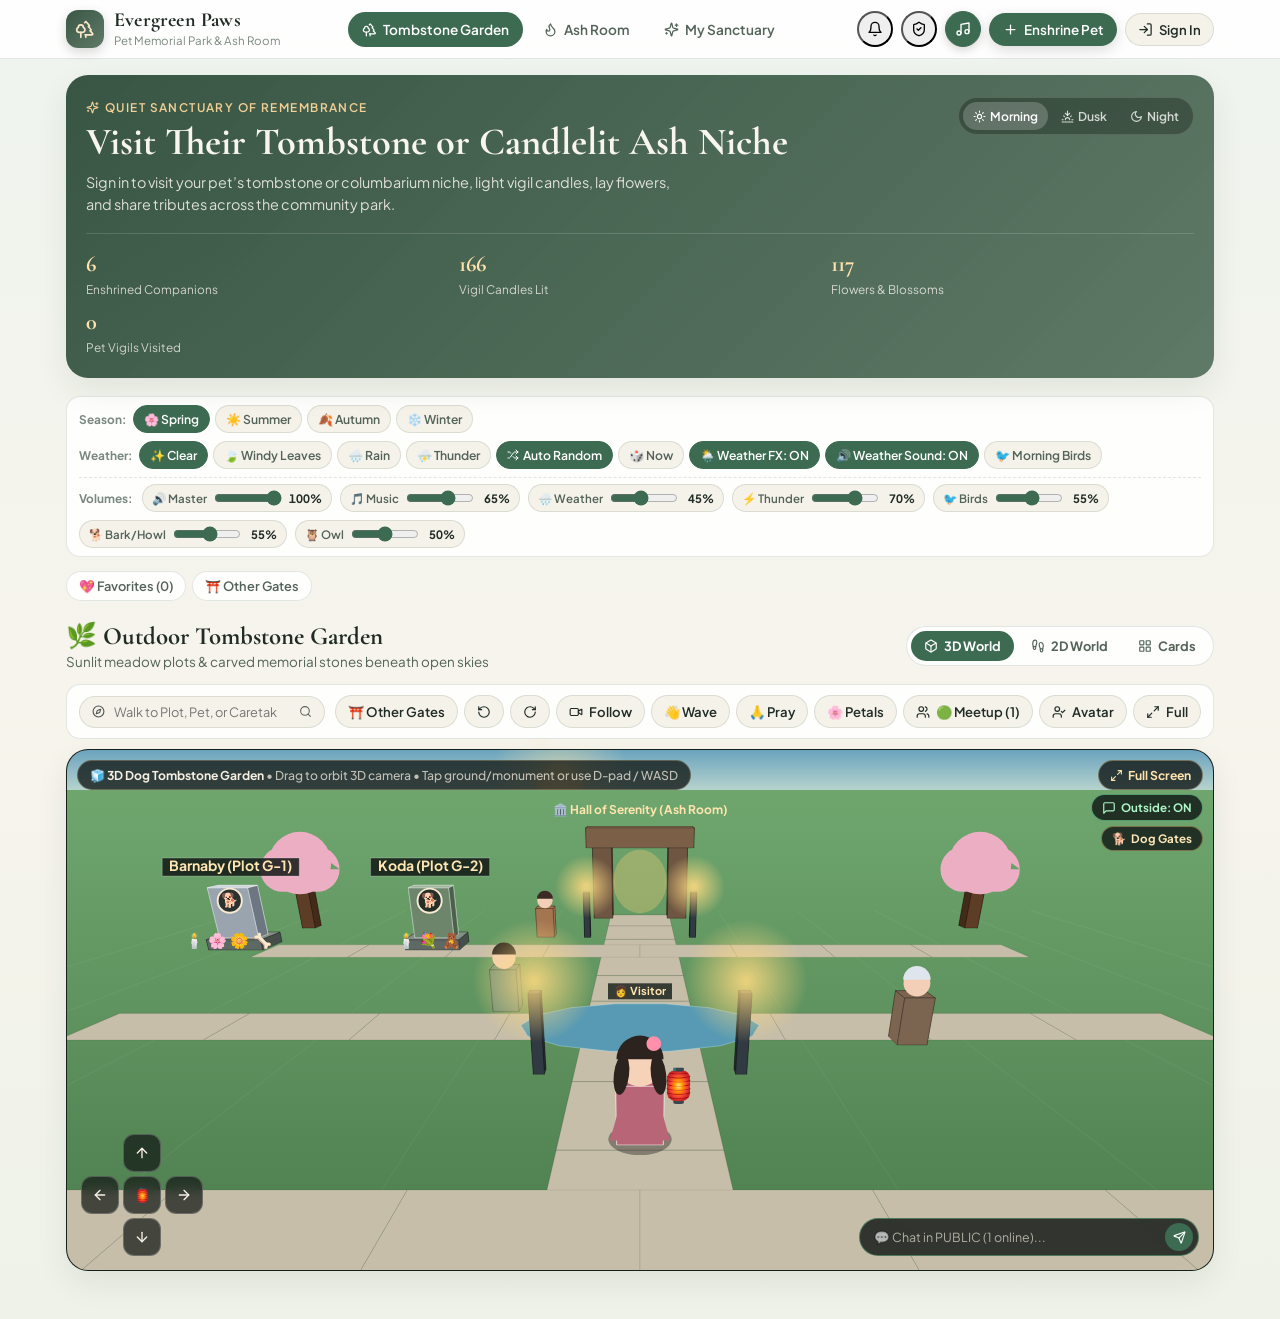
==== babychloe/index.html @ b3cb4c31 "Deploy Favorites list, Friends, 30m Group Invites & per-vigil Visit count (index-CHWnrxar.js)" ====
<!doctype html>
<html lang="en">
  <head>
    <meta charset="UTF-8" />
    <meta
      name="viewport"
      content="width=device-width, initial-scale=1.0, maximum-scale=1.0, user-scalable=no"
    />
    <meta name="theme-color" content="#1e2a24" />
    <meta http-equiv="Cache-Control" content="no-cache, no-store, must-revalidate" />
    <meta http-equiv="Pragma" content="no-cache" />
    <meta http-equiv="Expires" content="0" />
    <title>Evergreen Paws — Pet Memorial Park & Ash Room</title>
    <link rel="preconnect" href="https://fonts.googleapis.com" />
    <link rel="preconnect" href="https://fonts.gstatic.com" />
    <link
      href="https://fonts.googleapis.com/css2?family=Cormorant+Garamond:ital,wght@0,500;0,600;0,700;1,500&family=Plus+Jakarta+Sans:wght@400;500;600;700&display=swap"
      rel="stylesheet"
    />
    <script type="module" src="./assets/index-CHWnrxar.js"></script>
    <link rel="stylesheet" href="./assets/index-B3YyqOGL.css">
  </head>
  <body>
    <div id="root"></div>
  </body>
</html>
---- babychloe/assets/index-B3YyqOGL.css ----
:root{--font-serif: "Cormorant Garamond", Georgia, serif;--font-sans: "Plus Jakarta Sans", -apple-system, BlinkMacSystemFont, sans-serif;--radius-lg: 22px;--radius-md: 14px;--radius-sm: 10px}*{box-sizing:border-box}html,body{margin:0;padding:0;font-family:var(--font-sans);-webkit-font-smoothing:antialiased;overflow-x:hidden}button,input,textarea,select{font-family:inherit}.park-shell{min-height:100vh;position:relative;transition:background .5s ease,color .4s ease;padding-bottom:84px}.theme-morning{--bg-page: linear-gradient(180deg, #eef4ee 0%, #f7f4ec 55%, #eef2e8 100%);--bg-surface: rgba(255, 255, 255, .88);--bg-surface-strong: #ffffff;--bg-elevated: #f5f2ea;--bg-columbarium: linear-gradient(180deg, #2d241f 0%, #201915 100%);--text-primary: #1f2b24;--text-secondary: #536358;--text-muted: #7a887e;--border-soft: rgba(45, 70, 52, .13);--accent: #3d6b52;--accent-warm: #c2853c;--accent-soft: rgba(61, 107, 82, .12);--hero-bg: linear-gradient(135deg, rgba(45, 75, 58, .94), rgba(78, 108, 86, .9));--shadow-card: 0 12px 32px rgba(27, 45, 32, .08);--firefly-opacity: .25}.theme-dusk{--bg-page: linear-gradient(180deg, #2b2129 0%, #3a2a30 48%, #211d26 100%);--bg-surface: rgba(48, 37, 44, .88);--bg-surface-strong: #372a32;--bg-elevated: #42333b;--bg-columbarium: linear-gradient(180deg, #221714 0%, #150e0c 100%);--text-primary: #f8efe6;--text-secondary: #d7c3b8;--text-muted: #a69088;--border-soft: rgba(247, 198, 146, .18);--accent: #e5a05d;--accent-warm: #f3b56c;--accent-soft: rgba(229, 160, 93, .16);--hero-bg: linear-gradient(135deg, rgba(66, 39, 46, .95), rgba(114, 68, 59, .9));--shadow-card: 0 14px 36px rgba(10, 6, 8, .35);--firefly-opacity: .72}.theme-night{--bg-page: linear-gradient(180deg, #0d151d 0%, #131f26 52%, #0b1117 100%);--bg-surface: rgba(22, 33, 42, .88);--bg-surface-strong: #192630;--bg-elevated: #21313d;--bg-columbarium: linear-gradient(180deg, #161312 0%, #0d0b0a 100%);--text-primary: #eef4f7;--text-secondary: #b2c3ce;--text-muted: #7c919e;--border-soft: rgba(164, 206, 232, .15);--accent: #7ec4a7;--accent-warm: #f2be6b;--accent-soft: rgba(126, 196, 167, .14);--hero-bg: linear-gradient(135deg, rgba(16, 28, 36, .96), rgba(31, 52, 60, .92));--shadow-card: 0 16px 38px rgba(0, 0, 0, .45);--firefly-opacity: .95}.park-shell{background:var(--bg-page);color:var(--text-primary)}.ambient-layer{pointer-events:none;position:fixed;top:0;right:0;bottom:0;left:0;overflow:hidden;z-index:0;opacity:var(--firefly-opacity)}.firefly{position:absolute;width:6px;height:6px;border-radius:50%;background:radial-gradient(circle,#ffe49c,#ffe49c00 70%);box-shadow:0 0 12px 3px #ffd67a8c;animation:fireflyFloat 9s ease-in-out infinite}.firefly.f1{top:18%;left:12%;animation-delay:0s}.firefly.f2{top:34%;left:78%;animation-delay:1.8s}.firefly.f3{top:55%;left:26%;animation-delay:3.1s}.firefly.f4{top:72%;left:86%;animation-delay:4.5s}.firefly.f5{top:24%;left:52%;animation-delay:2.4s}.firefly.f6{top:82%;left:42%;animation-delay:5.7s}@keyframes fireflyFloat{0%,to{transform:translate(0) scale(.8);opacity:.35}50%{transform:translate(16px,-22px) scale(1.3);opacity:1}}@keyframes flameFlicker{0%,to{transform:scaleY(1) rotate(-2deg);opacity:.95}50%{transform:scaleY(1.12) rotate(2deg);opacity:1}}@keyframes smokeRise{0%{transform:translateY(0) translate(0) scale(.8);opacity:.65}50%{transform:translateY(-16px) translate(4px) scale(1.1);opacity:.4}to{transform:translateY(-32px) translate(-3px) scale(1.4);opacity:0}}@keyframes petalFall{0%{transform:translateY(-10px) rotate(0);opacity:0}20%{opacity:.85}to{transform:translateY(80px) rotate(120deg);opacity:0}}@keyframes bellRipple{0%{transform:scale(.95);opacity:.85}to{transform:scale(1.06);opacity:0}}.top-bar{position:sticky;top:0;z-index:30;backdrop-filter:blur(14px);-webkit-backdrop-filter:blur(14px);background:var(--bg-surface);border-bottom:1px solid var(--border-soft)}.top-bar-inner{max-width:1180px;margin:0 auto;padding:10px 16px;display:flex;align-items:center;justify-content:space-between;gap:10px}.brand-group{display:flex;align-items:center;gap:10px;min-width:0}.brand-crest{width:38px;height:38px;border-radius:12px;background:var(--hero-bg);color:#f9e8c8;display:grid;place-items:center;flex-shrink:0;box-shadow:0 4px 12px #00000029}.brand-title{font-family:var(--font-serif);font-size:1.25rem;font-weight:700;line-height:1.05;margin:0;letter-spacing:.01em}.brand-sub{font-size:.72rem;color:var(--text-muted);margin:2px 0 0}.top-actions{display:flex;align-items:center;gap:8px}.desktop-nav{display:none;gap:6px}@media (min-width: 860px){.desktop-nav{display:flex}.park-shell{padding-bottom:32px}}.nav-pill{border:1px solid transparent;background:transparent;color:var(--text-secondary);padding:8px 13px;border-radius:999px;font-size:.85rem;font-weight:600;display:inline-flex;align-items:center;gap:6px;cursor:pointer;transition:all .2s ease}.nav-pill:hover{background:var(--accent-soft);color:var(--text-primary)}.nav-pill.active{background:var(--accent);color:#fff}.btn-primary{background:var(--accent);color:#fff;border:none;border-radius:999px;padding:8px 14px;font-size:.84rem;font-weight:600;display:inline-flex;align-items:center;gap:6px;cursor:pointer;box-shadow:0 4px 14px #00000024;transition:transform .15s ease,opacity .2s ease}.btn-primary:hover{transform:translateY(-1px);opacity:.94}.btn-ghost{background:var(--bg-elevated);color:var(--text-primary);border:1px solid var(--border-soft);border-radius:999px;padding:7px 12px;font-size:.82rem;font-weight:600;display:inline-flex;align-items:center;gap:6px;cursor:pointer}.btn-ghost:hover{border-color:var(--accent)}.user-chip{display:inline-flex;align-items:center;gap:6px;background:var(--accent-soft);color:var(--text-primary);border:1px solid var(--border-soft);border-radius:999px;padding:5px 10px 5px 6px;font-size:.8rem;font-weight:600;cursor:pointer}.user-avatar-dot{width:24px;height:24px;border-radius:50%;background:var(--accent);color:#fff;display:grid;place-items:center;font-size:.72rem;font-weight:700}.main-content{position:relative;z-index:1;max-width:1180px;margin:0 auto;padding:16px}.hero-card{background:var(--hero-bg);color:#f8f5ef;border-radius:var(--radius-lg);padding:22px 20px;position:relative;overflow:hidden;box-shadow:var(--shadow-card);margin-bottom:18px}.hero-top{display:flex;flex-wrap:wrap;justify-content:space-between;align-items:flex-start;gap:14px}.hero-eyebrow{display:inline-flex;align-items:center;gap:6px;font-size:.74rem;text-transform:uppercase;letter-spacing:.12em;color:#f3cf94;font-weight:600;margin-bottom:6px}.hero-heading{font-family:var(--font-serif);font-size:clamp(1.7rem,4vw,2.4rem);font-weight:700;margin:0 0 8px;line-height:1.12}.hero-desc{margin:0;max-width:600px;font-size:.9rem;line-height:1.5;color:#f8f5efdb}.atmosphere-picker{display:inline-flex;background:#00000047;padding:4px;border-radius:999px;border:1px solid rgba(255,255,255,.14);gap:3px}.atm-btn{border:none;background:transparent;color:#ffffffc7;font-size:.76rem;font-weight:600;padding:6px 10px;border-radius:999px;cursor:pointer;display:inline-flex;align-items:center;gap:4px}.atm-btn.active{background:#fff3;color:#fff}.hero-stats{display:grid;grid-template-columns:repeat(3,minmax(0,1fr));gap:10px;margin-top:18px;padding-top:16px;border-top:1px solid rgba(255,255,255,.15)}.stat-item strong{display:block;font-family:var(--font-serif);font-size:1.4rem;color:#ffe2ad}.stat-item span{font-size:.74rem;color:#f8f5efc7}.controls-row{display:flex;flex-wrap:wrap;gap:10px;align-items:center;justify-content:space-between;margin-bottom:18px}.search-box{flex:1 1 230px;display:flex;align-items:center;gap:8px;background:var(--bg-surface-strong);border:1px solid var(--border-soft);border-radius:999px;padding:8px 14px;color:var(--text-muted)}.search-box input{border:none;outline:none;background:transparent;color:var(--text-primary);width:100%;font-size:.88rem}.species-chips{display:flex;gap:6px;overflow-x:auto;padding-bottom:2px}.chip{border:1px solid var(--border-soft);background:var(--bg-surface);color:var(--text-secondary);border-radius:999px;padding:6px 12px;font-size:.8rem;font-weight:600;cursor:pointer;white-space:nowrap}.chip.active{background:var(--accent);color:#fff;border-color:var(--accent)}.section-header{display:flex;align-items:center;justify-content:space-between;gap:12px;margin-bottom:14px}.section-title{font-family:var(--font-serif);font-size:1.55rem;font-weight:700;margin:0;display:flex;align-items:center;gap:8px}.section-subtitle{margin:2px 0 0;font-size:.84rem;color:var(--text-secondary)}.memorial-grid{display:grid;grid-template-columns:repeat(auto-fill,minmax(280px,1fr));gap:16px}.memorial-card{background:var(--bg-surface);border:1px solid var(--border-soft);border-radius:var(--radius-lg);overflow:hidden;box-shadow:var(--shadow-card);display:flex;flex-direction:column;transition:transform .2s ease,border-color .2s ease;cursor:pointer}.memorial-card:hover{transform:translateY(-3px);border-color:var(--accent)}.memorial-card.ash-card{background:var(--bg-columbarium);color:#f7efe4;border-color:#d4a85347}.memorial-card.ash-card .card-meta,.memorial-card.ash-card .card-epitaph{color:#f7efe4c7}.card-body{padding:14px 16px 16px;display:flex;flex-direction:column;gap:8px;flex:1}.card-top-row{display:flex;justify-content:space-between;align-items:flex-start;gap:8px}.card-pet-name{font-family:var(--font-serif);font-size:1.4rem;font-weight:700;margin:0;line-height:1.1}.card-meta{font-size:.78rem;color:var(--text-secondary);margin:3px 0 0}.location-badge{font-size:.72rem;font-weight:700;padding:4px 9px;border-radius:999px;background:var(--accent-soft);color:var(--accent);white-space:nowrap}.ash-card .location-badge{background:#d4a85333;color:#f3cf85}.owner-pill{display:inline-flex;align-items:center;gap:4px;font-size:.7rem;font-weight:700;padding:3px 8px;border-radius:999px;background:#c2853c33;color:#e4a853}.card-epitaph{font-family:var(--font-serif);font-style:italic;font-size:.98rem;line-height:1.38;color:var(--text-secondary);margin:2px 0;display:-webkit-box;-webkit-line-clamp:2;-webkit-box-orient:vertical;overflow:hidden}.card-footer{margin-top:auto;padding-top:10px;border-top:1px solid var(--border-soft);display:flex;justify-content:space-between;align-items:center;font-size:.78rem}.ash-card .card-footer{border-top-color:#ffffff1a}.ritual-counts{display:flex;gap:10px;color:var(--text-muted)}.ash-card .ritual-counts{color:#f7efe4b3}.visit-cta{font-weight:700;color:var(--accent);display:inline-flex;align-items:center;gap:4px}.ash-card .visit-cta{color:#f4c977}.monument-stage{position:relative;width:100%;overflow:hidden;display:flex;flex-direction:column;align-items:center;justify-content:flex-end}.monument-stage.compact{height:206px;padding:14px 12px 0}.monument-stage.full{height:300px;padding:20px 16px 0;border-radius:var(--radius-lg)}.stage-tombstone{background:linear-gradient(180deg,#87a796,#a5bea9 54%,#577856)}.theme-dusk .stage-tombstone{background:linear-gradient(180deg,#5c3f4a,#8e5f5a 55%,#374a38)}.theme-night .stage-tombstone{background:linear-gradient(180deg,#101e2b,#1d3240 58%,#1a3022)}.stage-stars{position:absolute;top:0;right:0;bottom:0;left:0;background-image:radial-gradient(1.5px 1.5px at 20% 22%,rgba(255,255,255,.8),transparent),radial-gradient(1.5px 1.5px at 74% 16%,rgba(255,240,195,.85),transparent),radial-gradient(1px 1px at 48% 12%,rgba(255,255,255,.7),transparent),radial-gradient(1.5px 1.5px at 85% 34%,rgba(255,255,255,.75),transparent);opacity:.65;pointer-events:none}.tombstone-stone{position:relative;z-index:2;width:148px;min-height:152px;padding:14px 12px 18px;display:flex;flex-direction:column;align-items:center;text-align:center;box-shadow:0 12px 24px #00000047;transition:transform .25s ease}.monument-stage.full .tombstone-stone{width:196px;min-height:214px;padding:18px 16px 22px}.stone-classic-granite{border-radius:74px 74px 8px 8px;background:linear-gradient(155deg,#cfd6dc,#98a2ac 55%,#737d87);border:2px solid rgba(255,255,255,.45);color:#1f2933}.stone-angel-wings{border-radius:84px 84px 10px 10px;background:linear-gradient(155deg,#fbf7ee,#e4dccb 65%,#cbc0aa);border:2px solid rgba(255,248,232,.8);color:#3a3126}.stone-rose-heart{border-radius:50% 50% 18px 18px/34% 34% 12px 12px;background:linear-gradient(155deg,#f9dfe5,#e5b2be 60%,#c68d9b);border:2px solid rgba(255,236,240,.75);color:#46232c}.stone-moss-celtic{border-radius:18px 18px 6px 6px;background:linear-gradient(155deg,#a7b8a3,#6f866d 60%,#4d624d);border:2px solid rgba(206,230,196,.48);color:#f2f7ef}.stone-portrait{width:56px;height:56px;border-radius:50%;object-fit:cover;border:3px solid rgba(255,255,255,.88);box-shadow:0 4px 10px #00000040;margin-bottom:6px}.monument-stage.full .stone-portrait{width:78px;height:78px;margin-bottom:10px}.stone-name{font-family:var(--font-serif);font-weight:700;font-size:1.05rem;line-height:1.05}.monument-stage.full .stone-name{font-size:1.35rem}.stone-years{font-size:.66rem;opacity:.82;margin-top:2px;letter-spacing:.04em}.meadow-base{position:relative;z-index:3;width:100%;height:32px;background:linear-gradient(180deg,#4b7049,#345233);border-top:2px solid rgba(173,214,152,.35);display:flex;align-items:center;justify-content:center;gap:8px;padding:0 12px}.monument-stage.full .meadow-base{height:44px;gap:12px}.stage-ash-room{background:radial-gradient(circle at 50% 18%,#ffce8047,#2b1f1a 52%,#17100e);box-shadow:inset 0 0 40px #000000a6}.niche-alcove{position:relative;z-index:2;width:82%;max-width:240px;height:168px;background:linear-gradient(180deg,#3c2b23,#241914);border:4px solid #72543f;border-bottom:none;border-radius:16px 16px 0 0;box-shadow:inset 0 16px 28px #ffc67029,0 12px 28px #00000080;display:flex;flex-direction:column;align-items:center;justify-content:flex-end;padding:10px 10px 8px}.monument-stage.full .niche-alcove{max-width:310px;height:242px;padding:14px 16px 10px}.niche-spotlight{position:absolute;top:0;left:50%;transform:translate(-50%);width:70%;height:75%;background:radial-gradient(ellipse at top,rgba(255,214,140,.34),transparent 72%);pointer-events:none}.niche-row{position:relative;z-index:2;display:flex;flex-direction:column;align-items:center;justify-content:center;gap:6px;width:100%}.niche-frame{width:54px;height:54px;border-radius:50%;padding:2.5px;background:linear-gradient(135deg,#f3d287,#8a6432);box-shadow:0 4px 12px #00000073}.monument-stage.full .niche-frame{width:78px;height:78px}.niche-frame img{width:100%;height:100%;object-fit:cover;border-radius:50%;display:block}.urn-svg{width:44px;height:60px;filter:drop-shadow(0 6px 10px rgba(0,0,0,.45))}.monument-stage.full .urn-svg{width:78px;height:112px}.niche-plaque{margin-top:6px;background:linear-gradient(90deg,#b88e46,#e5c37a,#b88e46);color:#291c0b;font-size:.68rem;font-weight:800;letter-spacing:.06em;padding:2px 10px;border-radius:4px;text-transform:uppercase}.niche-shelf{position:relative;z-index:3;width:100%;height:30px;background:linear-gradient(180deg,#5e4230,#3d2a1e);border-top:2px solid #967252;display:flex;align-items:center;justify-content:center;gap:10px}.monument-stage.full .niche-shelf{height:42px;gap:14px}.offering-token{position:relative;display:inline-flex;align-items:center;justify-content:center;font-size:1.05rem;filter:drop-shadow(0 2px 4px rgba(0,0,0,.4))}.monument-stage.full .offering-token{font-size:1.35rem}.candle-glow{position:relative}.candle-glow:before{content:"";position:absolute;top:-4px;left:50%;transform:translate(-50%);width:18px;height:18px;border-radius:50%;background:radial-gradient(circle,rgba(255,200,90,.85),transparent 70%);animation:flameFlicker 1.4s ease-in-out infinite;pointer-events:none}.incense-smoke:after{content:"〰";position:absolute;top:-14px;left:50%;font-size:.75rem;color:#ebf2f5b8;animation:smokeRise 2.8s ease-out infinite;pointer-events:none}.modal-backdrop{position:fixed;top:0;right:0;bottom:0;left:0;z-index:95;background:#080c0eb8;-webkit-backdrop-filter:blur(6px);backdrop-filter:blur(6px);display:flex;align-items:center;justify-content:center;padding:12px}.modal-panel{width:100%;max-width:720px;max-height:92vh;overflow-y:auto;background:var(--bg-surface-strong);color:var(--text-primary);border:1px solid var(--border-soft);border-radius:var(--radius-lg);box-shadow:0 24px 60px #00000073;padding:18px;position:relative}.modal-panel.narrow{max-width:460px}.modal-header{display:flex;justify-content:space-between;align-items:flex-start;gap:12px;margin-bottom:14px}.modal-close{width:34px;height:34px;border-radius:50%;border:1px solid var(--border-soft);background:var(--bg-elevated);color:var(--text-primary);display:grid;place-items:center;cursor:pointer;flex-shrink:0}.ritual-bar{display:grid;grid-template-columns:repeat(2,minmax(0,1fr));gap:8px;margin:14px 0}@media (min-width: 600px){.ritual-bar{grid-template-columns:repeat(4,minmax(0,1fr))}}.ritual-btn{border:1px solid var(--border-soft);background:var(--bg-elevated);color:var(--text-primary);border-radius:var(--radius-md);padding:10px 8px;font-size:.8rem;font-weight:600;display:flex;flex-direction:column;align-items:center;gap:4px;cursor:pointer;transition:all .15s ease}.ritual-btn:hover{border-color:var(--accent-warm);transform:translateY(-1px)}.ritual-btn.active{border-color:var(--accent);background:var(--accent-soft)}.picker-popover{background:var(--bg-elevated);border:1px solid var(--border-soft);border-radius:var(--radius-md);padding:10px;margin-bottom:12px;display:flex;flex-wrap:wrap;gap:8px}.picker-item{border:1px solid var(--border-soft);background:var(--bg-surface-strong);color:var(--text-primary);border-radius:999px;padding:6px 12px;font-size:.8rem;font-weight:600;cursor:pointer}.picker-item:hover{border-color:var(--accent)}.blessing-banner{background:var(--accent-soft);border:1px solid var(--accent);color:var(--text-primary);border-radius:var(--radius-md);padding:10px 12px;font-size:.85rem;font-weight:600;display:flex;align-items:center;gap:8px;margin-bottom:12px}.modal-tabs{display:flex;gap:6px;overflow-x:auto;border-bottom:1px solid var(--border-soft);padding-bottom:8px;margin-bottom:14px}.modal-tab{border:none;background:transparent;color:var(--text-secondary);font-size:.83rem;font-weight:600;padding:7px 12px;border-radius:999px;cursor:pointer;white-space:nowrap}.modal-tab.active{background:var(--accent);color:#fff}.trait-row{display:flex;flex-wrap:wrap;gap:6px;margin:8px 0 12px}.trait-tag{font-size:.74rem;font-weight:600;padding:4px 10px;border-radius:999px;background:var(--bg-elevated);border:1px solid var(--border-soft)}.log-list{display:flex;flex-direction:column;gap:8px}.log-item{background:var(--bg-elevated);border:1px solid var(--border-soft);border-radius:var(--radius-sm);padding:10px 12px;display:flex;justify-content:space-between;align-items:flex-start;gap:10px;font-size:.84rem}.memories-grid{display:grid;grid-template-columns:repeat(auto-fill,minmax(180px,1fr));gap:10px}.memory-card{background:var(--bg-elevated);border:1px solid var(--border-soft);border-radius:var(--radius-md);overflow:hidden}.memory-card img{width:100%;height:140px;object-fit:cover;display:block}.memory-caption{padding:8px 10px;font-size:.78rem;color:var(--text-secondary)}.form-grid{display:grid;gap:12px}.form-row-2{display:grid;grid-template-columns:1fr 1fr;gap:10px}@media (max-width: 520px){.form-row-2{grid-template-columns:1fr}}.field-label{display:block;font-size:.78rem;font-weight:700;color:var(--text-secondary);margin-bottom:5px}.input-control{width:100%;background:var(--bg-elevated);color:var(--text-primary);border:1px solid var(--border-soft);border-radius:var(--radius-sm);padding:9px 11px;font-size:.88rem;outline:none}.input-control:focus{border-color:var(--accent)}.style-grid{display:grid;grid-template-columns:repeat(2,minmax(0,1fr));gap:8px}.style-option{border:1px solid var(--border-soft);background:var(--bg-elevated);color:var(--text-primary);border-radius:var(--radius-sm);padding:9px 10px;text-align:left;cursor:pointer}.style-option.active{border-color:var(--accent);background:var(--accent-soft)}.preset-thumbs{display:flex;gap:8px;overflow-x:auto;padding:4px 0}.preset-thumb{width:56px;height:56px;border-radius:12px;overflow:hidden;border:2px solid transparent;padding:0;cursor:pointer;flex-shrink:0}.preset-thumb.active{border-color:var(--accent)}.preset-thumb img{width:100%;height:100%;object-fit:cover;display:block}.mobile-bottom-nav{position:fixed;bottom:0;left:0;right:0;z-index:40;background:var(--bg-surface-strong);border-top:1px solid var(--border-soft);display:grid;grid-template-columns:repeat(3,1fr);padding:6px 8px calc(6px + env(safe-area-inset-bottom))}@media (min-width: 860px){.mobile-bottom-nav{display:none}}.mobile-nav-btn{border:none;background:transparent;color:var(--text-muted);display:flex;flex-direction:column;align-items:center;gap:3px;font-size:.7rem;font-weight:700;padding:6px 4px;border-radius:12px;cursor:pointer}.mobile-nav-btn.active{color:var(--accent);background:var(--accent-soft)}.empty-state{background:var(--bg-surface);border:1px dashed var(--border-soft);border-radius:var(--radius-lg);padding:36px 20px;text-align:center;color:var(--text-secondary)}.view-mode-switch{display:inline-flex;background:var(--bg-surface);border:1px solid var(--border-soft);border-radius:999px;padding:4px;gap:4px}.view-mode-btn{border:none;background:transparent;color:var(--text-secondary);font-size:.8rem;font-weight:700;padding:7px 13px;border-radius:999px;cursor:pointer;display:inline-flex;align-items:center;gap:6px}.view-mode-btn.active{background:var(--accent);color:#fff}.world-container{display:flex;flex-direction:column;gap:10px}.world-hud-top{display:flex;flex-wrap:wrap;justify-content:space-between;align-items:center;gap:10px;background:var(--bg-surface);border:1px solid var(--border-soft);border-radius:var(--radius-md);padding:10px 12px}.world-quick-pets{display:flex;align-items:center;gap:6px;overflow-x:auto;max-width:100%;padding-bottom:2px}.quick-pets-label{display:inline-flex;align-items:center;gap:4px;font-size:.76rem;font-weight:700;color:var(--text-muted);white-space:nowrap}.quick-pet-chip{border:1px solid var(--border-soft);background:var(--bg-elevated);color:var(--text-primary);border-radius:999px;padding:5px 10px;font-size:.77rem;font-weight:600;display:inline-flex;align-items:center;gap:4px;cursor:pointer;white-space:nowrap}.quick-pet-chip.active{border-color:var(--accent-warm);background:var(--accent-soft)}.world-canvas-wrap{position:relative;border-radius:var(--radius-lg);overflow:hidden;border:1px solid var(--border-soft);box-shadow:var(--shadow-card);background:#141c18}.world-canvas{width:100%;height:520px;display:block;cursor:pointer;touch-action:none}@media (max-width: 600px){.world-canvas{height:450px}.world-hint-text{display:none}}.world-room-pill{position:absolute;top:10px;left:10px;right:10px;width:fit-content;max-width:calc(100% - 20px);background:#101614c7;-webkit-backdrop-filter:blur(8px);backdrop-filter:blur(8px);color:#f6efe2;border:1px solid rgba(255,226,170,.25);border-radius:999px;padding:6px 12px;font-size:.76rem;font-weight:700;pointer-events:none}.world-hint-text{font-weight:500;color:#f6efe2bd}.world-toast{position:absolute;top:48px;left:50%;transform:translate(-50%);background:#18241eeb;color:#ffe3a8;border:1px solid rgba(255,214,130,.45);border-radius:999px;padding:6px 14px;font-size:.8rem;font-weight:600;display:inline-flex;align-items:center;gap:6px;pointer-events:none;z-index:10}.world-portal-prompt{position:absolute;bottom:62px;left:50%;transform:translate(-50%);z-index:18}.world-dpad{position:absolute;bottom:14px;left:14px;display:grid;grid-template-columns:repeat(3,38px);grid-template-rows:repeat(3,38px);gap:4px;z-index:12;user-select:none;-webkit-user-select:none}.dpad-btn{width:38px;height:38px;border-radius:11px;border:1px solid rgba(255,255,255,.22);background:#121816b8;-webkit-backdrop-filter:blur(6px);backdrop-filter:blur(6px);color:#f8f2e6;display:grid;place-items:center;cursor:pointer;padding:0;touch-action:manipulation}.dpad-btn:active{background:var(--accent);transform:scale(.95)}.dpad-btn.center{font-size:.95rem}.world-proximity-card{position:absolute;bottom:14px;right:14px;left:148px;max-width:520px;margin-left:auto;background:#141b19eb;-webkit-backdrop-filter:blur(10px);backdrop-filter:blur(10px);color:#f6efe4;border:1px solid rgba(255,216,138,.45);border-radius:16px;padding:10px 12px;display:flex;gap:10px;align-items:center;box-shadow:0 12px 28px #00000073;z-index:15}@media (max-width: 640px){.world-proximity-card{left:10px;right:10px;bottom:144px}}.proximity-pet-photo{width:54px;height:54px;border-radius:12px;object-fit:cover;border:2px solid rgba(255,216,138,.6);flex-shrink:0}.proximity-info{flex:1;min-width:0}.proximity-title-row{display:flex;align-items:center;justify-content:space-between;gap:6px}.proximity-epitaph{margin:3px 0 8px;font-family:var(--font-serif);font-style:italic;font-size:.88rem;color:#f6efe4d1;white-space:nowrap;overflow:hidden;text-overflow:ellipsis}.proximity-actions{display:flex;flex-wrap:wrap;gap:6px}.proximity-actions .btn-ghost{background:#ffffff1a;color:#f8f2e6;border-color:#fff3;padding:5px 9px;font-size:.74rem}.proximity-actions .btn-primary{padding:5px 11px;font-size:.75rem}.world-avatar-drawer{position:absolute;top:12px;right:12px;width:min(310px,calc(100% - 24px));background:var(--bg-surface-strong);color:var(--text-primary);border:1px solid var(--border-soft);border-radius:16px;padding:12px 14px;box-shadow:var(--shadow-card);z-index:20}.world-container.is-fullscreen{position:fixed;top:0;right:0;bottom:0;left:0;z-index:55;background:#0e1512;padding:0;margin:0;width:100vw;height:100dvh;display:flex;flex-direction:column;gap:0}.world-container.is-fullscreen .world-hud-top{border-radius:0;border-left:none;border-right:none;border-top:none;background:#101614f0;color:#f6efe2}.world-container.is-fullscreen .world-hud-top .btn-ghost{background:#ffffff14;color:#f6efe2;border-color:#ffffff2e}.world-container.is-fullscreen .world-canvas-wrap{flex:1;border-radius:0;border:none;height:100%}.world-container.is-fullscreen .world-canvas{height:100%!important}.world-fs-floating-btn{position:absolute;top:10px;right:10px;z-index:14;border:1px solid rgba(255,226,170,.35);background:#101614cc;-webkit-backdrop-filter:blur(8px);backdrop-filter:blur(8px);color:#ffe5ad;border-radius:999px;padding:6px 11px;font-size:.76rem;font-weight:700;display:inline-flex;align-items:center;gap:5px;cursor:pointer}.world-fs-floating-btn:hover{background:#202e28eb}.world-outside-chat-btn{position:absolute;top:44px;right:10px;z-index:14;border:1px solid rgba(255,255,255,.24);background:#101614d1;-webkit-backdrop-filter:blur(8px);backdrop-filter:blur(8px);color:#e6efe8;border-radius:999px;padding:5px 10px;font-size:.72rem;font-weight:700;display:inline-flex;align-items:center;gap:5px;cursor:pointer}.world-outside-chat-btn.is-on{border-color:#82f5af8c;color:#aef5c8}.world-outside-chat-btn.is-off{border-color:#f078788c;color:#f4b2b2}.world-gate-readonly-pill{position:absolute;top:76px;right:10px;z-index:14;border:1px solid rgba(255,213,126,.4);background:#101614cc;-webkit-backdrop-filter:blur(8px);backdrop-filter:blur(8px);color:#ffe7b8;border-radius:999px;padding:4px 10px;font-size:.72rem;font-weight:700;display:inline-flex;align-items:center;gap:5px;pointer-events:none;-webkit-user-select:none;user-select:none}.world-chat-preview-3rows{position:absolute;bottom:54px;left:146px;right:14px;max-width:340px;margin-left:auto;display:flex;flex-direction:column;gap:3px;background:#0e1412ad;-webkit-backdrop-filter:blur(6px);backdrop-filter:blur(6px);border:1px solid rgba(255,255,255,.14);border-radius:11px;padding:6px 9px;z-index:12;pointer-events:none}.world-chat-preview-row{font-size:.72rem;line-height:1.3;color:#f4f1ea;overflow:hidden;text-overflow:ellipsis;white-space:nowrap}@keyframes inviteBlinkPulse{0%,to{border-color:#ffd57ef2;box-shadow:0 0 14px #ffd57e73;background:#1a241ef0}50%{border-color:#82f5aff2;box-shadow:0 0 18px #82f5af8c;background:#263022f5}}.world-group-invite-banner{position:absolute;top:84px;left:10px;z-index:16;width:min(270px,calc(100% - 20px));padding:9px 11px;border-radius:12px;border:2px solid rgba(255,213,126,.9);color:#fff8eb;-webkit-backdrop-filter:blur(8px);backdrop-filter:blur(8px);animation:inviteBlinkPulse 1.15s ease-in-out infinite;display:flex;flex-direction:column;gap:6px}.notif-bell-btn.has-invite{border-color:#ffd57e;animation:inviteBlinkPulse 1.2s ease-in-out infinite}.world-nearby-note{position:absolute;bottom:62px;left:50%;transform:translate(-50%);z-index:14;border:1.5px solid #ffd57e;background:#121a18eb;-webkit-backdrop-filter:blur(8px);backdrop-filter:blur(8px);color:#fff3d6;border-radius:999px;padding:7px 14px 7px 8px;display:inline-flex;align-items:center;gap:8px;font-size:.8rem;font-weight:700;cursor:pointer;box-shadow:0 8px 24px #00000073;max-width:calc(100% - 170px);animation:notePulse 2.2s ease-in-out infinite}@media (max-width: 640px){.world-nearby-note{left:auto;right:10px;bottom:60px;transform:none;max-width:calc(100% - 150px)}}@keyframes notePulse{0%,to{box-shadow:0 0 #ffd57e73,0 8px 24px #00000073}50%{box-shadow:0 0 0 6px #ffd57e00,0 8px 24px #00000073}}.world-nearby-note img{width:26px;height:26px;border-radius:50%;object-fit:cover;border:1.5px solid #ffd57e;flex-shrink:0}.world-nearby-note span{white-space:nowrap;overflow:hidden;text-overflow:ellipsis}.world-proximity-card{align-items:flex-start;padding:12px 36px 12px 12px}.vigil-close-btn{position:absolute;top:8px;right:8px;width:26px;height:26px;border-radius:50%;border:1px solid rgba(255,255,255,.22);background:#ffffff1a;color:#f8f2e6;display:grid;place-items:center;cursor:pointer}.vigil-close-btn:hover{background:#ffffff38}.vigil-latest-msg{background:#ffffff14;border-left:2.5px solid #ffd57e;border-radius:0 8px 8px 0;padding:5px 8px;font-size:.75rem;color:#f8f2e6e6;margin-bottom:7px;line-height:1.35}.vigil-message-form{display:flex;gap:6px;margin-bottom:8px}.vigil-message-form input{flex:1;min-width:0;background:#ffffff1a;color:#fff;border:1px solid rgba(255,255,255,.22);border-radius:999px;padding:6px 11px;font-size:.76rem;outline:none}.vigil-message-form input::placeholder{color:#f8f2e699}.vigil-message-form input:focus{border-color:#ffd57e}.message-popup-backdrop{position:fixed;top:0;right:0;bottom:0;left:0;z-index:80;background:#080c0eb8;-webkit-backdrop-filter:blur(6px);backdrop-filter:blur(6px);display:flex;align-items:center;justify-content:center;padding:14px}.message-popup-box{width:100%;max-width:440px;background:var(--bg-surface-strong);color:var(--text-primary);border:1px solid var(--border-soft);border-radius:var(--radius-lg);padding:16px;box-shadow:0 24px 60px #0000008c}.emoticon-bar{display:flex;flex-wrap:wrap;gap:6px;background:var(--bg-elevated);border:1px solid var(--border-soft);border-radius:var(--radius-md);padding:8px;margin-bottom:10px}.emoticon-btn{border:1px solid transparent;background:var(--bg-surface);border-radius:10px;padding:5px 8px;font-size:1.15rem;line-height:1;cursor:pointer;transition:transform .12s ease,border-color .15s ease}.emoticon-btn:hover{transform:scale(1.12);border-color:var(--accent)}.message-textarea{white-space:pre-wrap;overflow-wrap:break-word;word-break:break-word;resize:vertical;line-height:1.5;min-height:96px}.env-weather-bar{display:flex;flex-wrap:wrap;align-items:center;justify-content:space-between;gap:8px;background:var(--bg-surface);border:1px solid var(--border-soft);border-radius:var(--radius-md);padding:8px 12px;margin-bottom:14px}.env-group{display:flex;flex-wrap:wrap;align-items:center;gap:5px}.env-label{font-size:.74rem;font-weight:700;color:var(--text-muted);margin-right:2px}.env-pill{border:1px solid var(--border-soft);background:var(--bg-elevated);color:var(--text-secondary);border-radius:999px;padding:5px 10px;font-size:.76rem;font-weight:600;cursor:pointer;display:inline-flex;align-items:center;gap:4px}.env-pill.active{background:var(--accent);color:#fff;border-color:var(--accent)}.volume-mixer-row{width:100%;display:flex;flex-wrap:wrap;align-items:center;gap:8px;padding-top:6px;border-top:1px dashed var(--border-soft)}.volume-slider-item{display:inline-flex;align-items:center;gap:5px;background:var(--bg-elevated);border:1px solid var(--border-soft);border-radius:999px;padding:3px 9px;font-size:.72rem;color:var(--text-secondary)}.volume-slider-item input[type=range]{width:68px;accent-color:var(--accent);cursor:pointer}.volume-slider-label{font-weight:600;white-space:nowrap}.volume-slider-pct{min-width:29px;text-align:right;font-variant-numeric:tabular-nums;font-weight:700;color:var(--text-primary)}.armtip-notif{background:#783e12f0;border:1.5px solid #ffd57e;color:#fff6dc;border-radius:12px;padding:8px 12px;font-size:.78rem;font-weight:700;line-height:1.35;margin-bottom:8px;box-shadow:0 6px 18px #00000059;animation:armtipPop .22s ease-out}@keyframes armtipPop{0%{transform:translateY(4px) scale(.97);opacity:0}to{transform:translateY(0) scale(1);opacity:1}}.btn-given-today{opacity:.78;border-color:#ffd57e73!important}.top-music-btn{width:36px;height:36px;border-radius:50%;padding:0;display:inline-flex;align-items:center;justify-content:center;flex-shrink:0;cursor:pointer;transition:all .2s ease}.top-music-btn.is-on{background:var(--accent);color:#fff;border:1px solid var(--accent);box-shadow:0 3px 10px #00000029}.top-music-btn.is-off{background:var(--bg-elevated);color:var(--text-muted);border:1px solid var(--border-soft)}.music-icon-wrap{position:relative;display:inline-flex;align-items:center;justify-content:center;width:18px;height:18px}.music-slash{position:absolute;width:20px;height:2.2px;background:#e05252;border-radius:2px;transform:rotate(-45deg);box-shadow:0 0 0 1.5px var(--bg-elevated);pointer-events:none}.notif-bell-btn{position:relative}.notif-badge{position:absolute;top:-4px;right:-4px;min-width:17px;height:17px;padding:0 4px;border-radius:999px;background:#e05252;color:#fff;font-size:.65rem;font-weight:800;display:grid;place-items:center;border:1.5px solid var(--bg-surface)}@media (max-width: 600px){.top-bar-inner{padding:8px 12px;gap:8px}.brand-crest{width:32px;height:32px;border-radius:10px}.brand-title{font-size:1.08rem}.brand-sub{display:none}.top-actions{gap:6px;flex-shrink:0}.top-actions .btn-primary,.top-actions .btn-ghost{padding:6px 10px;font-size:.78rem}}.btn-ghost.active{background:var(--accent);color:#fff;border-color:var(--accent)}.world-chat-bar{position:absolute;bottom:14px;left:146px;right:14px;max-width:340px;margin-left:auto;display:flex;align-items:center;gap:6px;background:#101614d1;-webkit-backdrop-filter:blur(8px);backdrop-filter:blur(8px);border:1px solid rgba(130,245,175,.35);border-radius:999px;padding:4px 5px 4px 12px;z-index:13}.world-chat-bar input{flex:1;min-width:0;border:none;outline:none;background:transparent;color:#fff;font-size:.78rem}.world-chat-bar input::placeholder{color:#f6efe2a6}.world-chat-send{width:28px;height:28px;border-radius:50%;border:none;background:var(--accent);color:#fff;display:grid;place-items:center;cursor:pointer;flex-shrink:0}.mp-drawer{position:absolute;top:12px;right:12px;width:min(330px,calc(100% - 24px));max-height:calc(100% - 24px);overflow-y:auto;background:var(--bg-surface-strong);color:var(--text-primary);border:1px solid var(--border-soft);border-radius:16px;padding:12px 14px;box-shadow:var(--shadow-card);z-index:22}.mp-status-badge{font-size:.7rem;font-weight:700;padding:2px 8px;border-radius:999px;background:var(--bg-elevated);border:1px solid var(--border-soft)}.mp-status-badge.is-live{border-color:#6ee7a373}.mp-inline-form{display:flex;gap:5px;align-items:center}.mp-visitors-list{display:flex;flex-direction:column;gap:5px;max-height:120px;overflow-y:auto}.mp-visitor-row{display:flex;align-items:center;justify-content:space-between;gap:8px;background:var(--bg-elevated);border:1px solid var(--border-soft);border-radius:10px;padding:5px 8px;font-size:.78rem}.mp-visitor-row.is-self{border-color:#6ee7a366}.mp-cloak-dot{width:10px;height:10px;border-radius:50%;flex-shrink:0;border:1px solid rgba(255,255,255,.5)}.mp-room-tag{font-size:.7rem;color:var(--text-secondary)}.mp-chat-feed{background:var(--bg-elevated);border:1px solid var(--border-soft);border-radius:10px;padding:7px 9px;max-height:110px;overflow-y:auto;display:flex;flex-direction:column;gap:4px}.mp-chat-line{font-size:.76rem;line-height:1.35;word-break:break-word}.walk-search-wrap{position:relative;flex:1 1 240px;max-width:340px}.walk-search-box{display:flex;align-items:center;gap:7px;background:var(--bg-elevated);border:1px solid var(--border-soft);border-radius:999px;padding:6px 12px;color:var(--text-primary)}.walk-search-box input{border:none;outline:none;background:transparent;color:var(--text-primary);font-size:.8rem;width:100%;min-width:0}.walk-search-dropdown{position:absolute;top:calc(100% + 6px);left:0;right:0;background:var(--bg-surface-strong);border:1px solid var(--border-soft);border-radius:14px;box-shadow:var(--shadow-card);max-height:240px;overflow-y:auto;z-index:40;padding:6px;display:flex;flex-direction:column;gap:4px}.walk-search-item{border:1px solid transparent;background:var(--bg-elevated);color:var(--text-primary);border-radius:10px;padding:7px 10px;text-align:left;cursor:pointer;display:flex;flex-direction:column;gap:2px}.walk-search-item:hover,.walk-search-item.active{border-color:var(--accent)}.walk-search-main{display:flex;align-items:center;gap:6px;font-size:.82rem}.walk-search-code{margin-left:auto;font-size:.72rem;font-weight:700;color:var(--accent)}.walk-search-sub{font-size:.72rem;color:var(--text-muted)}.walk-search-empty{padding:10px;text-align:center;font-size:.78rem;color:var(--text-muted)}
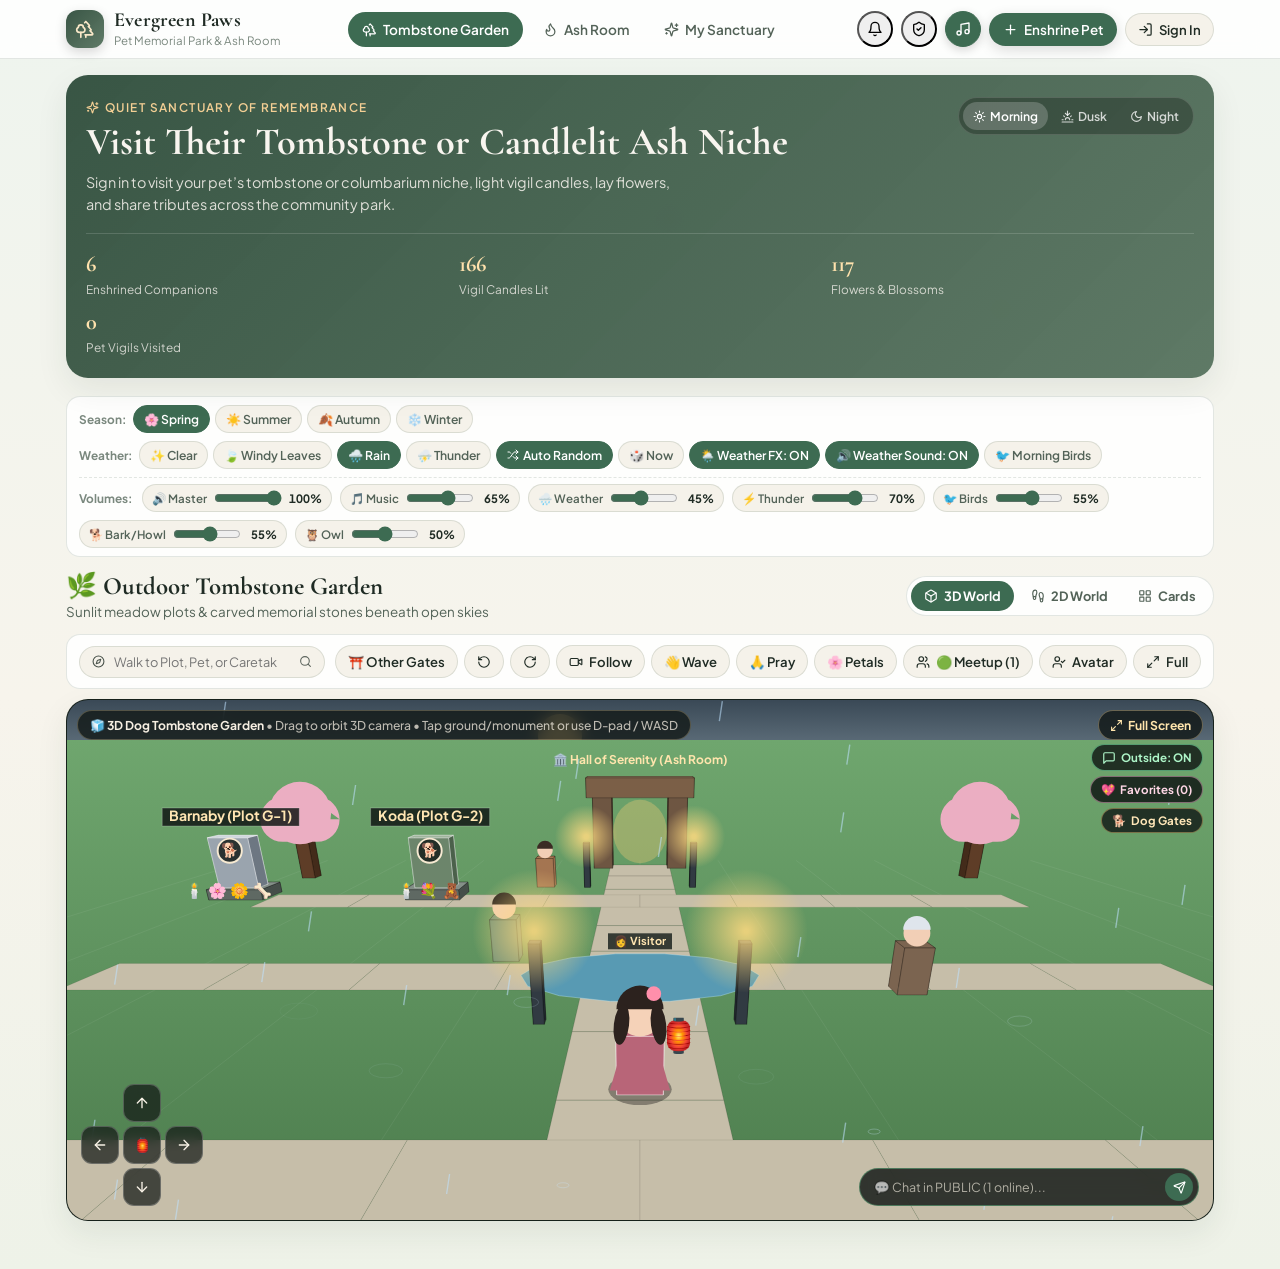
==== commit 7cfb9eeb: "Deploy direct Other Gates & Favorites below Outside:ON (index-Dcv6v0h8.js)" ====
--- a/babychloe/index.html
+++ b/babychloe/index.html
@@ -17,8 +17,8 @@
       href="https://fonts.googleapis.com/css2?family=Cormorant+Garamond:ital,wght@0,500;0,600;0,700;1,500&family=Plus+Jakarta+Sans:wght@400;500;600;700&display=swap"
       rel="stylesheet"
     />
-    <script type="module" src="./assets/index-CHWnrxar.js"></script>
-    <link rel="stylesheet" href="./assets/index-B3YyqOGL.css">
+    <script type="module" src="./assets/index-Dcv6v0h8.js"></script>
+    <link rel="stylesheet" href="./assets/index-BOHVGsRS.css">
   </head>
   <body>
     <div id="root"></div>
--- a/babychloe/assets/index-BOHVGsRS.css
+++ b/babychloe/assets/index-BOHVGsRS.css
@@ -0,0 +1 @@
+:root{--font-serif: "Cormorant Garamond", Georgia, serif;--font-sans: "Plus Jakarta Sans", -apple-system, BlinkMacSystemFont, sans-serif;--radius-lg: 22px;--radius-md: 14px;--radius-sm: 10px}*{box-sizing:border-box}html,body{margin:0;padding:0;font-family:var(--font-sans);-webkit-font-smoothing:antialiased;overflow-x:hidden}button,input,textarea,select{font-family:inherit}.park-shell{min-height:100vh;position:relative;transition:background .5s ease,color .4s ease;padding-bottom:84px}.theme-morning{--bg-page: linear-gradient(180deg, #eef4ee 0%, #f7f4ec 55%, #eef2e8 100%);--bg-surface: rgba(255, 255, 255, .88);--bg-surface-strong: #ffffff;--bg-elevated: #f5f2ea;--bg-columbarium: linear-gradient(180deg, #2d241f 0%, #201915 100%);--text-primary: #1f2b24;--text-secondary: #536358;--text-muted: #7a887e;--border-soft: rgba(45, 70, 52, .13);--accent: #3d6b52;--accent-warm: #c2853c;--accent-soft: rgba(61, 107, 82, .12);--hero-bg: linear-gradient(135deg, rgba(45, 75, 58, .94), rgba(78, 108, 86, .9));--shadow-card: 0 12px 32px rgba(27, 45, 32, .08);--firefly-opacity: .25}.theme-dusk{--bg-page: linear-gradient(180deg, #2b2129 0%, #3a2a30 48%, #211d26 100%);--bg-surface: rgba(48, 37, 44, .88);--bg-surface-strong: #372a32;--bg-elevated: #42333b;--bg-columbarium: linear-gradient(180deg, #221714 0%, #150e0c 100%);--text-primary: #f8efe6;--text-secondary: #d7c3b8;--text-muted: #a69088;--border-soft: rgba(247, 198, 146, .18);--accent: #e5a05d;--accent-warm: #f3b56c;--accent-soft: rgba(229, 160, 93, .16);--hero-bg: linear-gradient(135deg, rgba(66, 39, 46, .95), rgba(114, 68, 59, .9));--shadow-card: 0 14px 36px rgba(10, 6, 8, .35);--firefly-opacity: .72}.theme-night{--bg-page: linear-gradient(180deg, #0d151d 0%, #131f26 52%, #0b1117 100%);--bg-surface: rgba(22, 33, 42, .88);--bg-surface-strong: #192630;--bg-elevated: #21313d;--bg-columbarium: linear-gradient(180deg, #161312 0%, #0d0b0a 100%);--text-primary: #eef4f7;--text-secondary: #b2c3ce;--text-muted: #7c919e;--border-soft: rgba(164, 206, 232, .15);--accent: #7ec4a7;--accent-warm: #f2be6b;--accent-soft: rgba(126, 196, 167, .14);--hero-bg: linear-gradient(135deg, rgba(16, 28, 36, .96), rgba(31, 52, 60, .92));--shadow-card: 0 16px 38px rgba(0, 0, 0, .45);--firefly-opacity: .95}.park-shell{background:var(--bg-page);color:var(--text-primary)}.ambient-layer{pointer-events:none;position:fixed;top:0;right:0;bottom:0;left:0;overflow:hidden;z-index:0;opacity:var(--firefly-opacity)}.firefly{position:absolute;width:6px;height:6px;border-radius:50%;background:radial-gradient(circle,#ffe49c,#ffe49c00 70%);box-shadow:0 0 12px 3px #ffd67a8c;animation:fireflyFloat 9s ease-in-out infinite}.firefly.f1{top:18%;left:12%;animation-delay:0s}.firefly.f2{top:34%;left:78%;animation-delay:1.8s}.firefly.f3{top:55%;left:26%;animation-delay:3.1s}.firefly.f4{top:72%;left:86%;animation-delay:4.5s}.firefly.f5{top:24%;left:52%;animation-delay:2.4s}.firefly.f6{top:82%;left:42%;animation-delay:5.7s}@keyframes fireflyFloat{0%,to{transform:translate(0) scale(.8);opacity:.35}50%{transform:translate(16px,-22px) scale(1.3);opacity:1}}@keyframes flameFlicker{0%,to{transform:scaleY(1) rotate(-2deg);opacity:.95}50%{transform:scaleY(1.12) rotate(2deg);opacity:1}}@keyframes smokeRise{0%{transform:translateY(0) translate(0) scale(.8);opacity:.65}50%{transform:translateY(-16px) translate(4px) scale(1.1);opacity:.4}to{transform:translateY(-32px) translate(-3px) scale(1.4);opacity:0}}@keyframes petalFall{0%{transform:translateY(-10px) rotate(0);opacity:0}20%{opacity:.85}to{transform:translateY(80px) rotate(120deg);opacity:0}}@keyframes bellRipple{0%{transform:scale(.95);opacity:.85}to{transform:scale(1.06);opacity:0}}.top-bar{position:sticky;top:0;z-index:30;backdrop-filter:blur(14px);-webkit-backdrop-filter:blur(14px);background:var(--bg-surface);border-bottom:1px solid var(--border-soft)}.top-bar-inner{max-width:1180px;margin:0 auto;padding:10px 16px;display:flex;align-items:center;justify-content:space-between;gap:10px}.brand-group{display:flex;align-items:center;gap:10px;min-width:0}.brand-crest{width:38px;height:38px;border-radius:12px;background:var(--hero-bg);color:#f9e8c8;display:grid;place-items:center;flex-shrink:0;box-shadow:0 4px 12px #00000029}.brand-title{font-family:var(--font-serif);font-size:1.25rem;font-weight:700;line-height:1.05;margin:0;letter-spacing:.01em}.brand-sub{font-size:.72rem;color:var(--text-muted);margin:2px 0 0}.top-actions{display:flex;align-items:center;gap:8px}.desktop-nav{display:none;gap:6px}@media (min-width: 860px){.desktop-nav{display:flex}.park-shell{padding-bottom:32px}}.nav-pill{border:1px solid transparent;background:transparent;color:var(--text-secondary);padding:8px 13px;border-radius:999px;font-size:.85rem;font-weight:600;display:inline-flex;align-items:center;gap:6px;cursor:pointer;transition:all .2s ease}.nav-pill:hover{background:var(--accent-soft);color:var(--text-primary)}.nav-pill.active{background:var(--accent);color:#fff}.btn-primary{background:var(--accent);color:#fff;border:none;border-radius:999px;padding:8px 14px;font-size:.84rem;font-weight:600;display:inline-flex;align-items:center;gap:6px;cursor:pointer;box-shadow:0 4px 14px #00000024;transition:transform .15s ease,opacity .2s ease}.btn-primary:hover{transform:translateY(-1px);opacity:.94}.btn-ghost{background:var(--bg-elevated);color:var(--text-primary);border:1px solid var(--border-soft);border-radius:999px;padding:7px 12px;font-size:.82rem;font-weight:600;display:inline-flex;align-items:center;gap:6px;cursor:pointer}.btn-ghost:hover{border-color:var(--accent)}.user-chip{display:inline-flex;align-items:center;gap:6px;background:var(--accent-soft);color:var(--text-primary);border:1px solid var(--border-soft);border-radius:999px;padding:5px 10px 5px 6px;font-size:.8rem;font-weight:600;cursor:pointer}.user-avatar-dot{width:24px;height:24px;border-radius:50%;background:var(--accent);color:#fff;display:grid;place-items:center;font-size:.72rem;font-weight:700}.main-content{position:relative;z-index:1;max-width:1180px;margin:0 auto;padding:16px}.hero-card{background:var(--hero-bg);color:#f8f5ef;border-radius:var(--radius-lg);padding:22px 20px;position:relative;overflow:hidden;box-shadow:var(--shadow-card);margin-bottom:18px}.hero-top{display:flex;flex-wrap:wrap;justify-content:space-between;align-items:flex-start;gap:14px}.hero-eyebrow{display:inline-flex;align-items:center;gap:6px;font-size:.74rem;text-transform:uppercase;letter-spacing:.12em;color:#f3cf94;font-weight:600;margin-bottom:6px}.hero-heading{font-family:var(--font-serif);font-size:clamp(1.7rem,4vw,2.4rem);font-weight:700;margin:0 0 8px;line-height:1.12}.hero-desc{margin:0;max-width:600px;font-size:.9rem;line-height:1.5;color:#f8f5efdb}.atmosphere-picker{display:inline-flex;background:#00000047;padding:4px;border-radius:999px;border:1px solid rgba(255,255,255,.14);gap:3px}.atm-btn{border:none;background:transparent;color:#ffffffc7;font-size:.76rem;font-weight:600;padding:6px 10px;border-radius:999px;cursor:pointer;display:inline-flex;align-items:center;gap:4px}.atm-btn.active{background:#fff3;color:#fff}.hero-stats{display:grid;grid-template-columns:repeat(3,minmax(0,1fr));gap:10px;margin-top:18px;padding-top:16px;border-top:1px solid rgba(255,255,255,.15)}.stat-item strong{display:block;font-family:var(--font-serif);font-size:1.4rem;color:#ffe2ad}.stat-item span{font-size:.74rem;color:#f8f5efc7}.controls-row{display:flex;flex-wrap:wrap;gap:10px;align-items:center;justify-content:space-between;margin-bottom:18px}.search-box{flex:1 1 230px;display:flex;align-items:center;gap:8px;background:var(--bg-surface-strong);border:1px solid var(--border-soft);border-radius:999px;padding:8px 14px;color:var(--text-muted)}.search-box input{border:none;outline:none;background:transparent;color:var(--text-primary);width:100%;font-size:.88rem}.species-chips{display:flex;gap:6px;overflow-x:auto;padding-bottom:2px}.chip{border:1px solid var(--border-soft);background:var(--bg-surface);color:var(--text-secondary);border-radius:999px;padding:6px 12px;font-size:.8rem;font-weight:600;cursor:pointer;white-space:nowrap}.chip.active{background:var(--accent);color:#fff;border-color:var(--accent)}.section-header{display:flex;align-items:center;justify-content:space-between;gap:12px;margin-bottom:14px}.section-title{font-family:var(--font-serif);font-size:1.55rem;font-weight:700;margin:0;display:flex;align-items:center;gap:8px}.section-subtitle{margin:2px 0 0;font-size:.84rem;color:var(--text-secondary)}.memorial-grid{display:grid;grid-template-columns:repeat(auto-fill,minmax(280px,1fr));gap:16px}.memorial-card{background:var(--bg-surface);border:1px solid var(--border-soft);border-radius:var(--radius-lg);overflow:hidden;box-shadow:var(--shadow-card);display:flex;flex-direction:column;transition:transform .2s ease,border-color .2s ease;cursor:pointer}.memorial-card:hover{transform:translateY(-3px);border-color:var(--accent)}.memorial-card.ash-card{background:var(--bg-columbarium);color:#f7efe4;border-color:#d4a85347}.memorial-card.ash-card .card-meta,.memorial-card.ash-card .card-epitaph{color:#f7efe4c7}.card-body{padding:14px 16px 16px;display:flex;flex-direction:column;gap:8px;flex:1}.card-top-row{display:flex;justify-content:space-between;align-items:flex-start;gap:8px}.card-pet-name{font-family:var(--font-serif);font-size:1.4rem;font-weight:700;margin:0;line-height:1.1}.card-meta{font-size:.78rem;color:var(--text-secondary);margin:3px 0 0}.location-badge{font-size:.72rem;font-weight:700;padding:4px 9px;border-radius:999px;background:var(--accent-soft);color:var(--accent);white-space:nowrap}.ash-card .location-badge{background:#d4a85333;color:#f3cf85}.owner-pill{display:inline-flex;align-items:center;gap:4px;font-size:.7rem;font-weight:700;padding:3px 8px;border-radius:999px;background:#c2853c33;color:#e4a853}.card-epitaph{font-family:var(--font-serif);font-style:italic;font-size:.98rem;line-height:1.38;color:var(--text-secondary);margin:2px 0;display:-webkit-box;-webkit-line-clamp:2;-webkit-box-orient:vertical;overflow:hidden}.card-footer{margin-top:auto;padding-top:10px;border-top:1px solid var(--border-soft);display:flex;justify-content:space-between;align-items:center;font-size:.78rem}.ash-card .card-footer{border-top-color:#ffffff1a}.ritual-counts{display:flex;gap:10px;color:var(--text-muted)}.ash-card .ritual-counts{color:#f7efe4b3}.visit-cta{font-weight:700;color:var(--accent);display:inline-flex;align-items:center;gap:4px}.ash-card .visit-cta{color:#f4c977}.monument-stage{position:relative;width:100%;overflow:hidden;display:flex;flex-direction:column;align-items:center;justify-content:flex-end}.monument-stage.compact{height:206px;padding:14px 12px 0}.monument-stage.full{height:300px;padding:20px 16px 0;border-radius:var(--radius-lg)}.stage-tombstone{background:linear-gradient(180deg,#87a796,#a5bea9 54%,#577856)}.theme-dusk .stage-tombstone{background:linear-gradient(180deg,#5c3f4a,#8e5f5a 55%,#374a38)}.theme-night .stage-tombstone{background:linear-gradient(180deg,#101e2b,#1d3240 58%,#1a3022)}.stage-stars{position:absolute;top:0;right:0;bottom:0;left:0;background-image:radial-gradient(1.5px 1.5px at 20% 22%,rgba(255,255,255,.8),transparent),radial-gradient(1.5px 1.5px at 74% 16%,rgba(255,240,195,.85),transparent),radial-gradient(1px 1px at 48% 12%,rgba(255,255,255,.7),transparent),radial-gradient(1.5px 1.5px at 85% 34%,rgba(255,255,255,.75),transparent);opacity:.65;pointer-events:none}.tombstone-stone{position:relative;z-index:2;width:148px;min-height:152px;padding:14px 12px 18px;display:flex;flex-direction:column;align-items:center;text-align:center;box-shadow:0 12px 24px #00000047;transition:transform .25s ease}.monument-stage.full .tombstone-stone{width:196px;min-height:214px;padding:18px 16px 22px}.stone-classic-granite{border-radius:74px 74px 8px 8px;background:linear-gradient(155deg,#cfd6dc,#98a2ac 55%,#737d87);border:2px solid rgba(255,255,255,.45);color:#1f2933}.stone-angel-wings{border-radius:84px 84px 10px 10px;background:linear-gradient(155deg,#fbf7ee,#e4dccb 65%,#cbc0aa);border:2px solid rgba(255,248,232,.8);color:#3a3126}.stone-rose-heart{border-radius:50% 50% 18px 18px/34% 34% 12px 12px;background:linear-gradient(155deg,#f9dfe5,#e5b2be 60%,#c68d9b);border:2px solid rgba(255,236,240,.75);color:#46232c}.stone-moss-celtic{border-radius:18px 18px 6px 6px;background:linear-gradient(155deg,#a7b8a3,#6f866d 60%,#4d624d);border:2px solid rgba(206,230,196,.48);color:#f2f7ef}.stone-portrait{width:56px;height:56px;border-radius:50%;object-fit:cover;border:3px solid rgba(255,255,255,.88);box-shadow:0 4px 10px #00000040;margin-bottom:6px}.monument-stage.full .stone-portrait{width:78px;height:78px;margin-bottom:10px}.stone-name{font-family:var(--font-serif);font-weight:700;font-size:1.05rem;line-height:1.05}.monument-stage.full .stone-name{font-size:1.35rem}.stone-years{font-size:.66rem;opacity:.82;margin-top:2px;letter-spacing:.04em}.meadow-base{position:relative;z-index:3;width:100%;height:32px;background:linear-gradient(180deg,#4b7049,#345233);border-top:2px solid rgba(173,214,152,.35);display:flex;align-items:center;justify-content:center;gap:8px;padding:0 12px}.monument-stage.full .meadow-base{height:44px;gap:12px}.stage-ash-room{background:radial-gradient(circle at 50% 18%,#ffce8047,#2b1f1a 52%,#17100e);box-shadow:inset 0 0 40px #000000a6}.niche-alcove{position:relative;z-index:2;width:82%;max-width:240px;height:168px;background:linear-gradient(180deg,#3c2b23,#241914);border:4px solid #72543f;border-bottom:none;border-radius:16px 16px 0 0;box-shadow:inset 0 16px 28px #ffc67029,0 12px 28px #00000080;display:flex;flex-direction:column;align-items:center;justify-content:flex-end;padding:10px 10px 8px}.monument-stage.full .niche-alcove{max-width:310px;height:242px;padding:14px 16px 10px}.niche-spotlight{position:absolute;top:0;left:50%;transform:translate(-50%);width:70%;height:75%;background:radial-gradient(ellipse at top,rgba(255,214,140,.34),transparent 72%);pointer-events:none}.niche-row{position:relative;z-index:2;display:flex;flex-direction:column;align-items:center;justify-content:center;gap:6px;width:100%}.niche-frame{width:54px;height:54px;border-radius:50%;padding:2.5px;background:linear-gradient(135deg,#f3d287,#8a6432);box-shadow:0 4px 12px #00000073}.monument-stage.full .niche-frame{width:78px;height:78px}.niche-frame img{width:100%;height:100%;object-fit:cover;border-radius:50%;display:block}.urn-svg{width:44px;height:60px;filter:drop-shadow(0 6px 10px rgba(0,0,0,.45))}.monument-stage.full .urn-svg{width:78px;height:112px}.niche-plaque{margin-top:6px;background:linear-gradient(90deg,#b88e46,#e5c37a,#b88e46);color:#291c0b;font-size:.68rem;font-weight:800;letter-spacing:.06em;padding:2px 10px;border-radius:4px;text-transform:uppercase}.niche-shelf{position:relative;z-index:3;width:100%;height:30px;background:linear-gradient(180deg,#5e4230,#3d2a1e);border-top:2px solid #967252;display:flex;align-items:center;justify-content:center;gap:10px}.monument-stage.full .niche-shelf{height:42px;gap:14px}.offering-token{position:relative;display:inline-flex;align-items:center;justify-content:center;font-size:1.05rem;filter:drop-shadow(0 2px 4px rgba(0,0,0,.4))}.monument-stage.full .offering-token{font-size:1.35rem}.candle-glow{position:relative}.candle-glow:before{content:"";position:absolute;top:-4px;left:50%;transform:translate(-50%);width:18px;height:18px;border-radius:50%;background:radial-gradient(circle,rgba(255,200,90,.85),transparent 70%);animation:flameFlicker 1.4s ease-in-out infinite;pointer-events:none}.incense-smoke:after{content:"〰";position:absolute;top:-14px;left:50%;font-size:.75rem;color:#ebf2f5b8;animation:smokeRise 2.8s ease-out infinite;pointer-events:none}.modal-backdrop{position:fixed;top:0;right:0;bottom:0;left:0;z-index:95;background:#080c0eb8;-webkit-backdrop-filter:blur(6px);backdrop-filter:blur(6px);display:flex;align-items:center;justify-content:center;padding:12px}.modal-panel{width:100%;max-width:720px;max-height:92vh;overflow-y:auto;background:var(--bg-surface-strong);color:var(--text-primary);border:1px solid var(--border-soft);border-radius:var(--radius-lg);box-shadow:0 24px 60px #00000073;padding:18px;position:relative}.modal-panel.narrow{max-width:460px}.modal-header{display:flex;justify-content:space-between;align-items:flex-start;gap:12px;margin-bottom:14px}.modal-close{width:34px;height:34px;border-radius:50%;border:1px solid var(--border-soft);background:var(--bg-elevated);color:var(--text-primary);display:grid;place-items:center;cursor:pointer;flex-shrink:0}.ritual-bar{display:grid;grid-template-columns:repeat(2,minmax(0,1fr));gap:8px;margin:14px 0}@media (min-width: 600px){.ritual-bar{grid-template-columns:repeat(4,minmax(0,1fr))}}.ritual-btn{border:1px solid var(--border-soft);background:var(--bg-elevated);color:var(--text-primary);border-radius:var(--radius-md);padding:10px 8px;font-size:.8rem;font-weight:600;display:flex;flex-direction:column;align-items:center;gap:4px;cursor:pointer;transition:all .15s ease}.ritual-btn:hover{border-color:var(--accent-warm);transform:translateY(-1px)}.ritual-btn.active{border-color:var(--accent);background:var(--accent-soft)}.picker-popover{background:var(--bg-elevated);border:1px solid var(--border-soft);border-radius:var(--radius-md);padding:10px;margin-bottom:12px;display:flex;flex-wrap:wrap;gap:8px}.picker-item{border:1px solid var(--border-soft);background:var(--bg-surface-strong);color:var(--text-primary);border-radius:999px;padding:6px 12px;font-size:.8rem;font-weight:600;cursor:pointer}.picker-item:hover{border-color:var(--accent)}.blessing-banner{background:var(--accent-soft);border:1px solid var(--accent);color:var(--text-primary);border-radius:var(--radius-md);padding:10px 12px;font-size:.85rem;font-weight:600;display:flex;align-items:center;gap:8px;margin-bottom:12px}.modal-tabs{display:flex;gap:6px;overflow-x:auto;border-bottom:1px solid var(--border-soft);padding-bottom:8px;margin-bottom:14px}.modal-tab{border:none;background:transparent;color:var(--text-secondary);font-size:.83rem;font-weight:600;padding:7px 12px;border-radius:999px;cursor:pointer;white-space:nowrap}.modal-tab.active{background:var(--accent);color:#fff}.trait-row{display:flex;flex-wrap:wrap;gap:6px;margin:8px 0 12px}.trait-tag{font-size:.74rem;font-weight:600;padding:4px 10px;border-radius:999px;background:var(--bg-elevated);border:1px solid var(--border-soft)}.log-list{display:flex;flex-direction:column;gap:8px}.log-item{background:var(--bg-elevated);border:1px solid var(--border-soft);border-radius:var(--radius-sm);padding:10px 12px;display:flex;justify-content:space-between;align-items:flex-start;gap:10px;font-size:.84rem}.memories-grid{display:grid;grid-template-columns:repeat(auto-fill,minmax(180px,1fr));gap:10px}.memory-card{background:var(--bg-elevated);border:1px solid var(--border-soft);border-radius:var(--radius-md);overflow:hidden}.memory-card img{width:100%;height:140px;object-fit:cover;display:block}.memory-caption{padding:8px 10px;font-size:.78rem;color:var(--text-secondary)}.form-grid{display:grid;gap:12px}.form-row-2{display:grid;grid-template-columns:1fr 1fr;gap:10px}@media (max-width: 520px){.form-row-2{grid-template-columns:1fr}}.field-label{display:block;font-size:.78rem;font-weight:700;color:var(--text-secondary);margin-bottom:5px}.input-control{width:100%;background:var(--bg-elevated);color:var(--text-primary);border:1px solid var(--border-soft);border-radius:var(--radius-sm);padding:9px 11px;font-size:.88rem;outline:none}.input-control:focus{border-color:var(--accent)}.style-grid{display:grid;grid-template-columns:repeat(2,minmax(0,1fr));gap:8px}.style-option{border:1px solid var(--border-soft);background:var(--bg-elevated);color:var(--text-primary);border-radius:var(--radius-sm);padding:9px 10px;text-align:left;cursor:pointer}.style-option.active{border-color:var(--accent);background:var(--accent-soft)}.preset-thumbs{display:flex;gap:8px;overflow-x:auto;padding:4px 0}.preset-thumb{width:56px;height:56px;border-radius:12px;overflow:hidden;border:2px solid transparent;padding:0;cursor:pointer;flex-shrink:0}.preset-thumb.active{border-color:var(--accent)}.preset-thumb img{width:100%;height:100%;object-fit:cover;display:block}.mobile-bottom-nav{position:fixed;bottom:0;left:0;right:0;z-index:40;background:var(--bg-surface-strong);border-top:1px solid var(--border-soft);display:grid;grid-template-columns:repeat(3,1fr);padding:6px 8px calc(6px + env(safe-area-inset-bottom))}@media (min-width: 860px){.mobile-bottom-nav{display:none}}.mobile-nav-btn{border:none;background:transparent;color:var(--text-muted);display:flex;flex-direction:column;align-items:center;gap:3px;font-size:.7rem;font-weight:700;padding:6px 4px;border-radius:12px;cursor:pointer}.mobile-nav-btn.active{color:var(--accent);background:var(--accent-soft)}.empty-state{background:var(--bg-surface);border:1px dashed var(--border-soft);border-radius:var(--radius-lg);padding:36px 20px;text-align:center;color:var(--text-secondary)}.view-mode-switch{display:inline-flex;background:var(--bg-surface);border:1px solid var(--border-soft);border-radius:999px;padding:4px;gap:4px}.view-mode-btn{border:none;background:transparent;color:var(--text-secondary);font-size:.8rem;font-weight:700;padding:7px 13px;border-radius:999px;cursor:pointer;display:inline-flex;align-items:center;gap:6px}.view-mode-btn.active{background:var(--accent);color:#fff}.world-container{display:flex;flex-direction:column;gap:10px}.world-hud-top{display:flex;flex-wrap:wrap;justify-content:space-between;align-items:center;gap:10px;background:var(--bg-surface);border:1px solid var(--border-soft);border-radius:var(--radius-md);padding:10px 12px}.world-quick-pets{display:flex;align-items:center;gap:6px;overflow-x:auto;max-width:100%;padding-bottom:2px}.quick-pets-label{display:inline-flex;align-items:center;gap:4px;font-size:.76rem;font-weight:700;color:var(--text-muted);white-space:nowrap}.quick-pet-chip{border:1px solid var(--border-soft);background:var(--bg-elevated);color:var(--text-primary);border-radius:999px;padding:5px 10px;font-size:.77rem;font-weight:600;display:inline-flex;align-items:center;gap:4px;cursor:pointer;white-space:nowrap}.quick-pet-chip.active{border-color:var(--accent-warm);background:var(--accent-soft)}.world-canvas-wrap{position:relative;border-radius:var(--radius-lg);overflow:hidden;border:1px solid var(--border-soft);box-shadow:var(--shadow-card);background:#141c18}.world-canvas{width:100%;height:520px;display:block;cursor:pointer;touch-action:none}@media (max-width: 600px){.world-canvas{height:450px}.world-hint-text{display:none}}.world-room-pill{position:absolute;top:10px;left:10px;right:10px;width:fit-content;max-width:calc(100% - 20px);background:#101614c7;-webkit-backdrop-filter:blur(8px);backdrop-filter:blur(8px);color:#f6efe2;border:1px solid rgba(255,226,170,.25);border-radius:999px;padding:6px 12px;font-size:.76rem;font-weight:700;pointer-events:none}.world-hint-text{font-weight:500;color:#f6efe2bd}.world-toast{position:absolute;top:48px;left:50%;transform:translate(-50%);background:#18241eeb;color:#ffe3a8;border:1px solid rgba(255,214,130,.45);border-radius:999px;padding:6px 14px;font-size:.8rem;font-weight:600;display:inline-flex;align-items:center;gap:6px;pointer-events:none;z-index:10}.world-portal-prompt{position:absolute;bottom:62px;left:50%;transform:translate(-50%);z-index:18}.world-dpad{position:absolute;bottom:14px;left:14px;display:grid;grid-template-columns:repeat(3,38px);grid-template-rows:repeat(3,38px);gap:4px;z-index:12;user-select:none;-webkit-user-select:none}.dpad-btn{width:38px;height:38px;border-radius:11px;border:1px solid rgba(255,255,255,.22);background:#121816b8;-webkit-backdrop-filter:blur(6px);backdrop-filter:blur(6px);color:#f8f2e6;display:grid;place-items:center;cursor:pointer;padding:0;touch-action:manipulation}.dpad-btn:active{background:var(--accent);transform:scale(.95)}.dpad-btn.center{font-size:.95rem}.world-proximity-card{position:absolute;bottom:14px;right:14px;left:148px;max-width:520px;margin-left:auto;background:#141b19eb;-webkit-backdrop-filter:blur(10px);backdrop-filter:blur(10px);color:#f6efe4;border:1px solid rgba(255,216,138,.45);border-radius:16px;padding:10px 12px;display:flex;gap:10px;align-items:center;box-shadow:0 12px 28px #00000073;z-index:15}@media (max-width: 640px){.world-proximity-card{left:10px;right:10px;bottom:144px}}.proximity-pet-photo{width:54px;height:54px;border-radius:12px;object-fit:cover;border:2px solid rgba(255,216,138,.6);flex-shrink:0}.proximity-info{flex:1;min-width:0}.proximity-title-row{display:flex;align-items:center;justify-content:space-between;gap:6px}.proximity-epitaph{margin:3px 0 8px;font-family:var(--font-serif);font-style:italic;font-size:.88rem;color:#f6efe4d1;white-space:nowrap;overflow:hidden;text-overflow:ellipsis}.proximity-actions{display:flex;flex-wrap:wrap;gap:6px}.proximity-actions .btn-ghost{background:#ffffff1a;color:#f8f2e6;border-color:#fff3;padding:5px 9px;font-size:.74rem}.proximity-actions .btn-primary{padding:5px 11px;font-size:.75rem}.world-avatar-drawer{position:absolute;top:12px;right:12px;width:min(310px,calc(100% - 24px));background:var(--bg-surface-strong);color:var(--text-primary);border:1px solid var(--border-soft);border-radius:16px;padding:12px 14px;box-shadow:var(--shadow-card);z-index:20}.world-container.is-fullscreen{position:fixed;top:0;right:0;bottom:0;left:0;z-index:55;background:#0e1512;padding:0;margin:0;width:100vw;height:100dvh;display:flex;flex-direction:column;gap:0}.world-container.is-fullscreen .world-hud-top{border-radius:0;border-left:none;border-right:none;border-top:none;background:#101614f0;color:#f6efe2}.world-container.is-fullscreen .world-hud-top .btn-ghost{background:#ffffff14;color:#f6efe2;border-color:#ffffff2e}.world-container.is-fullscreen .world-canvas-wrap{flex:1;border-radius:0;border:none;height:100%}.world-container.is-fullscreen .world-canvas{height:100%!important}.world-fs-floating-btn{position:absolute;top:10px;right:10px;z-index:14;border:1px solid rgba(255,226,170,.35);background:#101614cc;-webkit-backdrop-filter:blur(8px);backdrop-filter:blur(8px);color:#ffe5ad;border-radius:999px;padding:6px 11px;font-size:.76rem;font-weight:700;display:inline-flex;align-items:center;gap:5px;cursor:pointer}.world-fs-floating-btn:hover{background:#202e28eb}.world-outside-chat-btn{position:absolute;top:44px;right:10px;z-index:14;border:1px solid rgba(255,255,255,.24);background:#101614d1;-webkit-backdrop-filter:blur(8px);backdrop-filter:blur(8px);color:#e6efe8;border-radius:999px;padding:5px 10px;font-size:.72rem;font-weight:700;display:inline-flex;align-items:center;gap:5px;cursor:pointer}.world-outside-chat-btn.is-on{border-color:#82f5af8c;color:#aef5c8}.world-outside-chat-btn.is-off{border-color:#f078788c;color:#f4b2b2}.world-favorites-btn{position:absolute;top:76px;right:10px;z-index:14;border:1px solid rgba(255,190,215,.45);background:#101614d6;-webkit-backdrop-filter:blur(8px);backdrop-filter:blur(8px);color:#ffd7e6;border-radius:999px;padding:5px 10px;font-size:.72rem;font-weight:700;display:inline-flex;align-items:center;gap:5px;cursor:pointer}.world-favorites-btn.active{background:#b84a76e6;border-color:#ffd57e;color:#fff}.world-gate-readonly-pill{position:absolute;top:108px;right:10px;z-index:14;border:1px solid rgba(255,213,126,.4);background:#101614cc;-webkit-backdrop-filter:blur(8px);backdrop-filter:blur(8px);color:#ffe7b8;border-radius:999px;padding:4px 10px;font-size:.72rem;font-weight:700;display:inline-flex;align-items:center;gap:5px;pointer-events:none;-webkit-user-select:none;user-select:none}.world-chat-preview-3rows{position:absolute;bottom:54px;left:146px;right:14px;max-width:340px;margin-left:auto;display:flex;flex-direction:column;gap:3px;background:#0e1412ad;-webkit-backdrop-filter:blur(6px);backdrop-filter:blur(6px);border:1px solid rgba(255,255,255,.14);border-radius:11px;padding:6px 9px;z-index:12;pointer-events:none}.world-chat-preview-row{font-size:.72rem;line-height:1.3;color:#f4f1ea;overflow:hidden;text-overflow:ellipsis;white-space:nowrap}@keyframes inviteBlinkPulse{0%,to{border-color:#ffd57ef2;box-shadow:0 0 14px #ffd57e73;background:#1a241ef0}50%{border-color:#82f5aff2;box-shadow:0 0 18px #82f5af8c;background:#263022f5}}.world-group-invite-banner{position:absolute;top:84px;left:10px;z-index:16;width:min(270px,calc(100% - 20px));padding:9px 11px;border-radius:12px;border:2px solid rgba(255,213,126,.9);color:#fff8eb;-webkit-backdrop-filter:blur(8px);backdrop-filter:blur(8px);animation:inviteBlinkPulse 1.15s ease-in-out infinite;display:flex;flex-direction:column;gap:6px}.notif-bell-btn.has-invite{border-color:#ffd57e;animation:inviteBlinkPulse 1.2s ease-in-out infinite}.world-nearby-note{position:absolute;bottom:62px;left:50%;transform:translate(-50%);z-index:14;border:1.5px solid #ffd57e;background:#121a18eb;-webkit-backdrop-filter:blur(8px);backdrop-filter:blur(8px);color:#fff3d6;border-radius:999px;padding:7px 14px 7px 8px;display:inline-flex;align-items:center;gap:8px;font-size:.8rem;font-weight:700;cursor:pointer;box-shadow:0 8px 24px #00000073;max-width:calc(100% - 170px);animation:notePulse 2.2s ease-in-out infinite}@media (max-width: 640px){.world-nearby-note{left:auto;right:10px;bottom:60px;transform:none;max-width:calc(100% - 150px)}}@keyframes notePulse{0%,to{box-shadow:0 0 #ffd57e73,0 8px 24px #00000073}50%{box-shadow:0 0 0 6px #ffd57e00,0 8px 24px #00000073}}.world-nearby-note img{width:26px;height:26px;border-radius:50%;object-fit:cover;border:1.5px solid #ffd57e;flex-shrink:0}.world-nearby-note span{white-space:nowrap;overflow:hidden;text-overflow:ellipsis}.world-proximity-card{align-items:flex-start;padding:12px 36px 12px 12px}.vigil-close-btn{position:absolute;top:8px;right:8px;width:26px;height:26px;border-radius:50%;border:1px solid rgba(255,255,255,.22);background:#ffffff1a;color:#f8f2e6;display:grid;place-items:center;cursor:pointer}.vigil-close-btn:hover{background:#ffffff38}.vigil-latest-msg{background:#ffffff14;border-left:2.5px solid #ffd57e;border-radius:0 8px 8px 0;padding:5px 8px;font-size:.75rem;color:#f8f2e6e6;margin-bottom:7px;line-height:1.35}.vigil-message-form{display:flex;gap:6px;margin-bottom:8px}.vigil-message-form input{flex:1;min-width:0;background:#ffffff1a;color:#fff;border:1px solid rgba(255,255,255,.22);border-radius:999px;padding:6px 11px;font-size:.76rem;outline:none}.vigil-message-form input::placeholder{color:#f8f2e699}.vigil-message-form input:focus{border-color:#ffd57e}.message-popup-backdrop{position:fixed;top:0;right:0;bottom:0;left:0;z-index:80;background:#080c0eb8;-webkit-backdrop-filter:blur(6px);backdrop-filter:blur(6px);display:flex;align-items:center;justify-content:center;padding:14px}.message-popup-box{width:100%;max-width:440px;background:var(--bg-surface-strong);color:var(--text-primary);border:1px solid var(--border-soft);border-radius:var(--radius-lg);padding:16px;box-shadow:0 24px 60px #0000008c}.emoticon-bar{display:flex;flex-wrap:wrap;gap:6px;background:var(--bg-elevated);border:1px solid var(--border-soft);border-radius:var(--radius-md);padding:8px;margin-bottom:10px}.emoticon-btn{border:1px solid transparent;background:var(--bg-surface);border-radius:10px;padding:5px 8px;font-size:1.15rem;line-height:1;cursor:pointer;transition:transform .12s ease,border-color .15s ease}.emoticon-btn:hover{transform:scale(1.12);border-color:var(--accent)}.message-textarea{white-space:pre-wrap;overflow-wrap:break-word;word-break:break-word;resize:vertical;line-height:1.5;min-height:96px}.env-weather-bar{display:flex;flex-wrap:wrap;align-items:center;justify-content:space-between;gap:8px;background:var(--bg-surface);border:1px solid var(--border-soft);border-radius:var(--radius-md);padding:8px 12px;margin-bottom:14px}.env-group{display:flex;flex-wrap:wrap;align-items:center;gap:5px}.env-label{font-size:.74rem;font-weight:700;color:var(--text-muted);margin-right:2px}.env-pill{border:1px solid var(--border-soft);background:var(--bg-elevated);color:var(--text-secondary);border-radius:999px;padding:5px 10px;font-size:.76rem;font-weight:600;cursor:pointer;display:inline-flex;align-items:center;gap:4px}.env-pill.active{background:var(--accent);color:#fff;border-color:var(--accent)}.volume-mixer-row{width:100%;display:flex;flex-wrap:wrap;align-items:center;gap:8px;padding-top:6px;border-top:1px dashed var(--border-soft)}.volume-slider-item{display:inline-flex;align-items:center;gap:5px;background:var(--bg-elevated);border:1px solid var(--border-soft);border-radius:999px;padding:3px 9px;font-size:.72rem;color:var(--text-secondary)}.volume-slider-item input[type=range]{width:68px;accent-color:var(--accent);cursor:pointer}.volume-slider-label{font-weight:600;white-space:nowrap}.volume-slider-pct{min-width:29px;text-align:right;font-variant-numeric:tabular-nums;font-weight:700;color:var(--text-primary)}.armtip-notif{background:#783e12f0;border:1.5px solid #ffd57e;color:#fff6dc;border-radius:12px;padding:8px 12px;font-size:.78rem;font-weight:700;line-height:1.35;margin-bottom:8px;box-shadow:0 6px 18px #00000059;animation:armtipPop .22s ease-out}@keyframes armtipPop{0%{transform:translateY(4px) scale(.97);opacity:0}to{transform:translateY(0) scale(1);opacity:1}}.btn-given-today{opacity:.78;border-color:#ffd57e73!important}.top-music-btn{width:36px;height:36px;border-radius:50%;padding:0;display:inline-flex;align-items:center;justify-content:center;flex-shrink:0;cursor:pointer;transition:all .2s ease}.top-music-btn.is-on{background:var(--accent);color:#fff;border:1px solid var(--accent);box-shadow:0 3px 10px #00000029}.top-music-btn.is-off{background:var(--bg-elevated);color:var(--text-muted);border:1px solid var(--border-soft)}.music-icon-wrap{position:relative;display:inline-flex;align-items:center;justify-content:center;width:18px;height:18px}.music-slash{position:absolute;width:20px;height:2.2px;background:#e05252;border-radius:2px;transform:rotate(-45deg);box-shadow:0 0 0 1.5px var(--bg-elevated);pointer-events:none}.notif-bell-btn{position:relative}.notif-badge{position:absolute;top:-4px;right:-4px;min-width:17px;height:17px;padding:0 4px;border-radius:999px;background:#e05252;color:#fff;font-size:.65rem;font-weight:800;display:grid;place-items:center;border:1.5px solid var(--bg-surface)}@media (max-width: 600px){.top-bar-inner{padding:8px 12px;gap:8px}.brand-crest{width:32px;height:32px;border-radius:10px}.brand-title{font-size:1.08rem}.brand-sub{display:none}.top-actions{gap:6px;flex-shrink:0}.top-actions .btn-primary,.top-actions .btn-ghost{padding:6px 10px;font-size:.78rem}}.btn-ghost.active{background:var(--accent);color:#fff;border-color:var(--accent)}.world-chat-bar{position:absolute;bottom:14px;left:146px;right:14px;max-width:340px;margin-left:auto;display:flex;align-items:center;gap:6px;background:#101614d1;-webkit-backdrop-filter:blur(8px);backdrop-filter:blur(8px);border:1px solid rgba(130,245,175,.35);border-radius:999px;padding:4px 5px 4px 12px;z-index:13}.world-chat-bar input{flex:1;min-width:0;border:none;outline:none;background:transparent;color:#fff;font-size:.78rem}.world-chat-bar input::placeholder{color:#f6efe2a6}.world-chat-send{width:28px;height:28px;border-radius:50%;border:none;background:var(--accent);color:#fff;display:grid;place-items:center;cursor:pointer;flex-shrink:0}.mp-drawer{position:absolute;top:12px;right:12px;width:min(330px,calc(100% - 24px));max-height:calc(100% - 24px);overflow-y:auto;background:var(--bg-surface-strong);color:var(--text-primary);border:1px solid var(--border-soft);border-radius:16px;padding:12px 14px;box-shadow:var(--shadow-card);z-index:22}.mp-status-badge{font-size:.7rem;font-weight:700;padding:2px 8px;border-radius:999px;background:var(--bg-elevated);border:1px solid var(--border-soft)}.mp-status-badge.is-live{border-color:#6ee7a373}.mp-inline-form{display:flex;gap:5px;align-items:center}.mp-visitors-list{display:flex;flex-direction:column;gap:5px;max-height:120px;overflow-y:auto}.mp-visitor-row{display:flex;align-items:center;justify-content:space-between;gap:8px;background:var(--bg-elevated);border:1px solid var(--border-soft);border-radius:10px;padding:5px 8px;font-size:.78rem}.mp-visitor-row.is-self{border-color:#6ee7a366}.mp-cloak-dot{width:10px;height:10px;border-radius:50%;flex-shrink:0;border:1px solid rgba(255,255,255,.5)}.mp-room-tag{font-size:.7rem;color:var(--text-secondary)}.mp-chat-feed{background:var(--bg-elevated);border:1px solid var(--border-soft);border-radius:10px;padding:7px 9px;max-height:110px;overflow-y:auto;display:flex;flex-direction:column;gap:4px}.mp-chat-line{font-size:.76rem;line-height:1.35;word-break:break-word}.walk-search-wrap{position:relative;flex:1 1 240px;max-width:340px}.walk-search-box{display:flex;align-items:center;gap:7px;background:var(--bg-elevated);border:1px solid var(--border-soft);border-radius:999px;padding:6px 12px;color:var(--text-primary)}.walk-search-box input{border:none;outline:none;background:transparent;color:var(--text-primary);font-size:.8rem;width:100%;min-width:0}.walk-search-dropdown{position:absolute;top:calc(100% + 6px);left:0;right:0;background:var(--bg-surface-strong);border:1px solid var(--border-soft);border-radius:14px;box-shadow:var(--shadow-card);max-height:240px;overflow-y:auto;z-index:40;padding:6px;display:flex;flex-direction:column;gap:4px}.walk-search-item{border:1px solid transparent;background:var(--bg-elevated);color:var(--text-primary);border-radius:10px;padding:7px 10px;text-align:left;cursor:pointer;display:flex;flex-direction:column;gap:2px}.walk-search-item:hover,.walk-search-item.active{border-color:var(--accent)}.walk-search-main{display:flex;align-items:center;gap:6px;font-size:.82rem}.walk-search-code{margin-left:auto;font-size:.72rem;font-weight:700;color:var(--accent)}.walk-search-sub{font-size:.72rem;color:var(--text-muted)}.walk-search-empty{padding:10px;text-align:center;font-size:.78rem;color:var(--text-muted)}
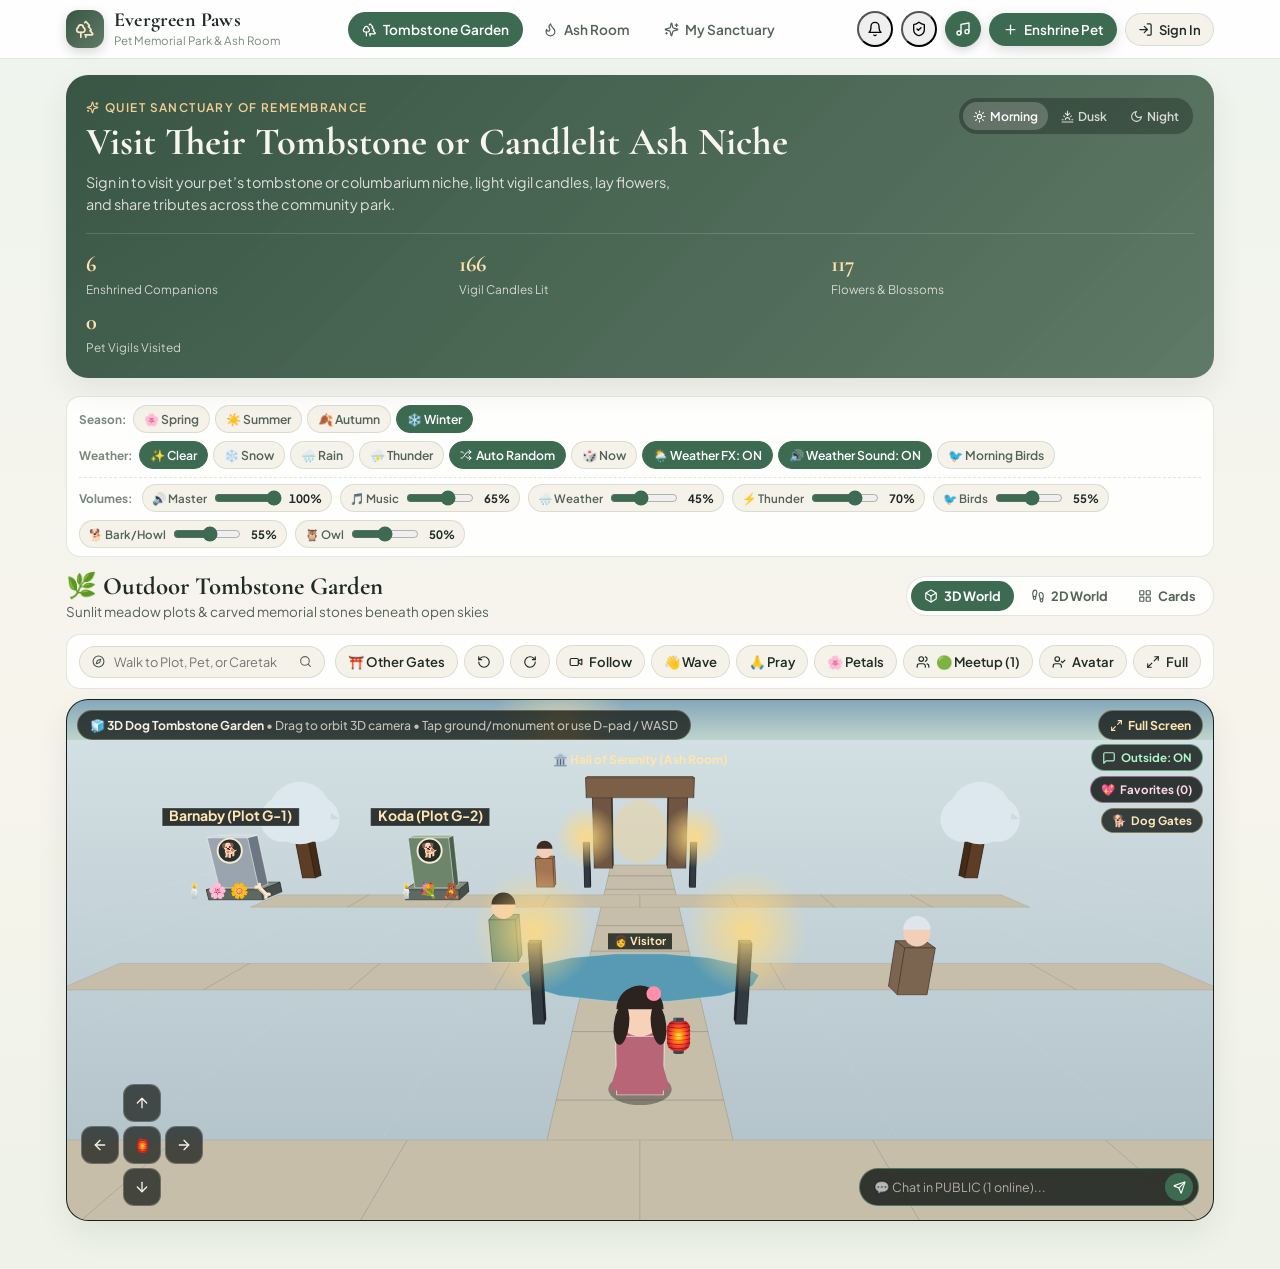
==== commit 3edbbfe5: "Deploy Favorites modal & read-only gate pill fix (index-DTuyTo8O.js)" ====
--- a/babychloe/index.html
+++ b/babychloe/index.html
@@ -17,8 +17,8 @@
       href="https://fonts.googleapis.com/css2?family=Cormorant+Garamond:ital,wght@0,500;0,600;0,700;1,500&family=Plus+Jakarta+Sans:wght@400;500;600;700&display=swap"
       rel="stylesheet"
     />
-    <script type="module" src="./assets/index-Dcv6v0h8.js"></script>
-    <link rel="stylesheet" href="./assets/index-BOHVGsRS.css">
+    <script type="module" src="./assets/index-DTuyTo8O.js"></script>
+    <link rel="stylesheet" href="./assets/index-Dwqnu_iu.css">
   </head>
   <body>
     <div id="root"></div>
--- a/babychloe/assets/index-Dwqnu_iu.css
+++ b/babychloe/assets/index-Dwqnu_iu.css
@@ -0,0 +1 @@
+:root{--font-serif: "Cormorant Garamond", Georgia, serif;--font-sans: "Plus Jakarta Sans", -apple-system, BlinkMacSystemFont, sans-serif;--radius-lg: 22px;--radius-md: 14px;--radius-sm: 10px}*{box-sizing:border-box}html,body{margin:0;padding:0;font-family:var(--font-sans);-webkit-font-smoothing:antialiased;overflow-x:hidden}button,input,textarea,select{font-family:inherit}.park-shell{min-height:100vh;position:relative;transition:background .5s ease,color .4s ease;padding-bottom:84px}.theme-morning{--bg-page: linear-gradient(180deg, #eef4ee 0%, #f7f4ec 55%, #eef2e8 100%);--bg-surface: rgba(255, 255, 255, .88);--bg-surface-strong: #ffffff;--bg-elevated: #f5f2ea;--bg-columbarium: linear-gradient(180deg, #2d241f 0%, #201915 100%);--text-primary: #1f2b24;--text-secondary: #536358;--text-muted: #7a887e;--border-soft: rgba(45, 70, 52, .13);--accent: #3d6b52;--accent-warm: #c2853c;--accent-soft: rgba(61, 107, 82, .12);--hero-bg: linear-gradient(135deg, rgba(45, 75, 58, .94), rgba(78, 108, 86, .9));--shadow-card: 0 12px 32px rgba(27, 45, 32, .08);--firefly-opacity: .25}.theme-dusk{--bg-page: linear-gradient(180deg, #2b2129 0%, #3a2a30 48%, #211d26 100%);--bg-surface: rgba(48, 37, 44, .88);--bg-surface-strong: #372a32;--bg-elevated: #42333b;--bg-columbarium: linear-gradient(180deg, #221714 0%, #150e0c 100%);--text-primary: #f8efe6;--text-secondary: #d7c3b8;--text-muted: #a69088;--border-soft: rgba(247, 198, 146, .18);--accent: #e5a05d;--accent-warm: #f3b56c;--accent-soft: rgba(229, 160, 93, .16);--hero-bg: linear-gradient(135deg, rgba(66, 39, 46, .95), rgba(114, 68, 59, .9));--shadow-card: 0 14px 36px rgba(10, 6, 8, .35);--firefly-opacity: .72}.theme-night{--bg-page: linear-gradient(180deg, #0d151d 0%, #131f26 52%, #0b1117 100%);--bg-surface: rgba(22, 33, 42, .88);--bg-surface-strong: #192630;--bg-elevated: #21313d;--bg-columbarium: linear-gradient(180deg, #161312 0%, #0d0b0a 100%);--text-primary: #eef4f7;--text-secondary: #b2c3ce;--text-muted: #7c919e;--border-soft: rgba(164, 206, 232, .15);--accent: #7ec4a7;--accent-warm: #f2be6b;--accent-soft: rgba(126, 196, 167, .14);--hero-bg: linear-gradient(135deg, rgba(16, 28, 36, .96), rgba(31, 52, 60, .92));--shadow-card: 0 16px 38px rgba(0, 0, 0, .45);--firefly-opacity: .95}.park-shell{background:var(--bg-page);color:var(--text-primary)}.ambient-layer{pointer-events:none;position:fixed;top:0;right:0;bottom:0;left:0;overflow:hidden;z-index:0;opacity:var(--firefly-opacity)}.firefly{position:absolute;width:6px;height:6px;border-radius:50%;background:radial-gradient(circle,#ffe49c,#ffe49c00 70%);box-shadow:0 0 12px 3px #ffd67a8c;animation:fireflyFloat 9s ease-in-out infinite}.firefly.f1{top:18%;left:12%;animation-delay:0s}.firefly.f2{top:34%;left:78%;animation-delay:1.8s}.firefly.f3{top:55%;left:26%;animation-delay:3.1s}.firefly.f4{top:72%;left:86%;animation-delay:4.5s}.firefly.f5{top:24%;left:52%;animation-delay:2.4s}.firefly.f6{top:82%;left:42%;animation-delay:5.7s}@keyframes fireflyFloat{0%,to{transform:translate(0) scale(.8);opacity:.35}50%{transform:translate(16px,-22px) scale(1.3);opacity:1}}@keyframes flameFlicker{0%,to{transform:scaleY(1) rotate(-2deg);opacity:.95}50%{transform:scaleY(1.12) rotate(2deg);opacity:1}}@keyframes smokeRise{0%{transform:translateY(0) translate(0) scale(.8);opacity:.65}50%{transform:translateY(-16px) translate(4px) scale(1.1);opacity:.4}to{transform:translateY(-32px) translate(-3px) scale(1.4);opacity:0}}@keyframes petalFall{0%{transform:translateY(-10px) rotate(0);opacity:0}20%{opacity:.85}to{transform:translateY(80px) rotate(120deg);opacity:0}}@keyframes bellRipple{0%{transform:scale(.95);opacity:.85}to{transform:scale(1.06);opacity:0}}.top-bar{position:sticky;top:0;z-index:30;backdrop-filter:blur(14px);-webkit-backdrop-filter:blur(14px);background:var(--bg-surface);border-bottom:1px solid var(--border-soft)}.top-bar-inner{max-width:1180px;margin:0 auto;padding:10px 16px;display:flex;align-items:center;justify-content:space-between;gap:10px}.brand-group{display:flex;align-items:center;gap:10px;min-width:0}.brand-crest{width:38px;height:38px;border-radius:12px;background:var(--hero-bg);color:#f9e8c8;display:grid;place-items:center;flex-shrink:0;box-shadow:0 4px 12px #00000029}.brand-title{font-family:var(--font-serif);font-size:1.25rem;font-weight:700;line-height:1.05;margin:0;letter-spacing:.01em}.brand-sub{font-size:.72rem;color:var(--text-muted);margin:2px 0 0}.top-actions{display:flex;align-items:center;gap:8px}.desktop-nav{display:none;gap:6px}@media (min-width: 860px){.desktop-nav{display:flex}.park-shell{padding-bottom:32px}}.nav-pill{border:1px solid transparent;background:transparent;color:var(--text-secondary);padding:8px 13px;border-radius:999px;font-size:.85rem;font-weight:600;display:inline-flex;align-items:center;gap:6px;cursor:pointer;transition:all .2s ease}.nav-pill:hover{background:var(--accent-soft);color:var(--text-primary)}.nav-pill.active{background:var(--accent);color:#fff}.btn-primary{background:var(--accent);color:#fff;border:none;border-radius:999px;padding:8px 14px;font-size:.84rem;font-weight:600;display:inline-flex;align-items:center;gap:6px;cursor:pointer;box-shadow:0 4px 14px #00000024;transition:transform .15s ease,opacity .2s ease}.btn-primary:hover{transform:translateY(-1px);opacity:.94}.btn-ghost{background:var(--bg-elevated);color:var(--text-primary);border:1px solid var(--border-soft);border-radius:999px;padding:7px 12px;font-size:.82rem;font-weight:600;display:inline-flex;align-items:center;gap:6px;cursor:pointer}.btn-ghost:hover{border-color:var(--accent)}.user-chip{display:inline-flex;align-items:center;gap:6px;background:var(--accent-soft);color:var(--text-primary);border:1px solid var(--border-soft);border-radius:999px;padding:5px 10px 5px 6px;font-size:.8rem;font-weight:600;cursor:pointer}.user-avatar-dot{width:24px;height:24px;border-radius:50%;background:var(--accent);color:#fff;display:grid;place-items:center;font-size:.72rem;font-weight:700}.main-content{position:relative;z-index:1;max-width:1180px;margin:0 auto;padding:16px}.hero-card{background:var(--hero-bg);color:#f8f5ef;border-radius:var(--radius-lg);padding:22px 20px;position:relative;overflow:hidden;box-shadow:var(--shadow-card);margin-bottom:18px}.hero-top{display:flex;flex-wrap:wrap;justify-content:space-between;align-items:flex-start;gap:14px}.hero-eyebrow{display:inline-flex;align-items:center;gap:6px;font-size:.74rem;text-transform:uppercase;letter-spacing:.12em;color:#f3cf94;font-weight:600;margin-bottom:6px}.hero-heading{font-family:var(--font-serif);font-size:clamp(1.7rem,4vw,2.4rem);font-weight:700;margin:0 0 8px;line-height:1.12}.hero-desc{margin:0;max-width:600px;font-size:.9rem;line-height:1.5;color:#f8f5efdb}.atmosphere-picker{display:inline-flex;background:#00000047;padding:4px;border-radius:999px;border:1px solid rgba(255,255,255,.14);gap:3px}.atm-btn{border:none;background:transparent;color:#ffffffc7;font-size:.76rem;font-weight:600;padding:6px 10px;border-radius:999px;cursor:pointer;display:inline-flex;align-items:center;gap:4px}.atm-btn.active{background:#fff3;color:#fff}.hero-stats{display:grid;grid-template-columns:repeat(3,minmax(0,1fr));gap:10px;margin-top:18px;padding-top:16px;border-top:1px solid rgba(255,255,255,.15)}.stat-item strong{display:block;font-family:var(--font-serif);font-size:1.4rem;color:#ffe2ad}.stat-item span{font-size:.74rem;color:#f8f5efc7}.controls-row{display:flex;flex-wrap:wrap;gap:10px;align-items:center;justify-content:space-between;margin-bottom:18px}.search-box{flex:1 1 230px;display:flex;align-items:center;gap:8px;background:var(--bg-surface-strong);border:1px solid var(--border-soft);border-radius:999px;padding:8px 14px;color:var(--text-muted)}.search-box input{border:none;outline:none;background:transparent;color:var(--text-primary);width:100%;font-size:.88rem}.species-chips{display:flex;gap:6px;overflow-x:auto;padding-bottom:2px}.chip{border:1px solid var(--border-soft);background:var(--bg-surface);color:var(--text-secondary);border-radius:999px;padding:6px 12px;font-size:.8rem;font-weight:600;cursor:pointer;white-space:nowrap}.chip.active{background:var(--accent);color:#fff;border-color:var(--accent)}.section-header{display:flex;align-items:center;justify-content:space-between;gap:12px;margin-bottom:14px}.section-title{font-family:var(--font-serif);font-size:1.55rem;font-weight:700;margin:0;display:flex;align-items:center;gap:8px}.section-subtitle{margin:2px 0 0;font-size:.84rem;color:var(--text-secondary)}.memorial-grid{display:grid;grid-template-columns:repeat(auto-fill,minmax(280px,1fr));gap:16px}.memorial-card{background:var(--bg-surface);border:1px solid var(--border-soft);border-radius:var(--radius-lg);overflow:hidden;box-shadow:var(--shadow-card);display:flex;flex-direction:column;transition:transform .2s ease,border-color .2s ease;cursor:pointer}.memorial-card:hover{transform:translateY(-3px);border-color:var(--accent)}.memorial-card.ash-card{background:var(--bg-columbarium);color:#f7efe4;border-color:#d4a85347}.memorial-card.ash-card .card-meta,.memorial-card.ash-card .card-epitaph{color:#f7efe4c7}.card-body{padding:14px 16px 16px;display:flex;flex-direction:column;gap:8px;flex:1}.card-top-row{display:flex;justify-content:space-between;align-items:flex-start;gap:8px}.card-pet-name{font-family:var(--font-serif);font-size:1.4rem;font-weight:700;margin:0;line-height:1.1}.card-meta{font-size:.78rem;color:var(--text-secondary);margin:3px 0 0}.location-badge{font-size:.72rem;font-weight:700;padding:4px 9px;border-radius:999px;background:var(--accent-soft);color:var(--accent);white-space:nowrap}.ash-card .location-badge{background:#d4a85333;color:#f3cf85}.owner-pill{display:inline-flex;align-items:center;gap:4px;font-size:.7rem;font-weight:700;padding:3px 8px;border-radius:999px;background:#c2853c33;color:#e4a853}.card-epitaph{font-family:var(--font-serif);font-style:italic;font-size:.98rem;line-height:1.38;color:var(--text-secondary);margin:2px 0;display:-webkit-box;-webkit-line-clamp:2;-webkit-box-orient:vertical;overflow:hidden}.card-footer{margin-top:auto;padding-top:10px;border-top:1px solid var(--border-soft);display:flex;justify-content:space-between;align-items:center;font-size:.78rem}.ash-card .card-footer{border-top-color:#ffffff1a}.ritual-counts{display:flex;gap:10px;color:var(--text-muted)}.ash-card .ritual-counts{color:#f7efe4b3}.visit-cta{font-weight:700;color:var(--accent);display:inline-flex;align-items:center;gap:4px}.ash-card .visit-cta{color:#f4c977}.monument-stage{position:relative;width:100%;overflow:hidden;display:flex;flex-direction:column;align-items:center;justify-content:flex-end}.monument-stage.compact{height:206px;padding:14px 12px 0}.monument-stage.full{height:300px;padding:20px 16px 0;border-radius:var(--radius-lg)}.stage-tombstone{background:linear-gradient(180deg,#87a796,#a5bea9 54%,#577856)}.theme-dusk .stage-tombstone{background:linear-gradient(180deg,#5c3f4a,#8e5f5a 55%,#374a38)}.theme-night .stage-tombstone{background:linear-gradient(180deg,#101e2b,#1d3240 58%,#1a3022)}.stage-stars{position:absolute;top:0;right:0;bottom:0;left:0;background-image:radial-gradient(1.5px 1.5px at 20% 22%,rgba(255,255,255,.8),transparent),radial-gradient(1.5px 1.5px at 74% 16%,rgba(255,240,195,.85),transparent),radial-gradient(1px 1px at 48% 12%,rgba(255,255,255,.7),transparent),radial-gradient(1.5px 1.5px at 85% 34%,rgba(255,255,255,.75),transparent);opacity:.65;pointer-events:none}.tombstone-stone{position:relative;z-index:2;width:148px;min-height:152px;padding:14px 12px 18px;display:flex;flex-direction:column;align-items:center;text-align:center;box-shadow:0 12px 24px #00000047;transition:transform .25s ease}.monument-stage.full .tombstone-stone{width:196px;min-height:214px;padding:18px 16px 22px}.stone-classic-granite{border-radius:74px 74px 8px 8px;background:linear-gradient(155deg,#cfd6dc,#98a2ac 55%,#737d87);border:2px solid rgba(255,255,255,.45);color:#1f2933}.stone-angel-wings{border-radius:84px 84px 10px 10px;background:linear-gradient(155deg,#fbf7ee,#e4dccb 65%,#cbc0aa);border:2px solid rgba(255,248,232,.8);color:#3a3126}.stone-rose-heart{border-radius:50% 50% 18px 18px/34% 34% 12px 12px;background:linear-gradient(155deg,#f9dfe5,#e5b2be 60%,#c68d9b);border:2px solid rgba(255,236,240,.75);color:#46232c}.stone-moss-celtic{border-radius:18px 18px 6px 6px;background:linear-gradient(155deg,#a7b8a3,#6f866d 60%,#4d624d);border:2px solid rgba(206,230,196,.48);color:#f2f7ef}.stone-portrait{width:56px;height:56px;border-radius:50%;object-fit:cover;border:3px solid rgba(255,255,255,.88);box-shadow:0 4px 10px #00000040;margin-bottom:6px}.monument-stage.full .stone-portrait{width:78px;height:78px;margin-bottom:10px}.stone-name{font-family:var(--font-serif);font-weight:700;font-size:1.05rem;line-height:1.05}.monument-stage.full .stone-name{font-size:1.35rem}.stone-years{font-size:.66rem;opacity:.82;margin-top:2px;letter-spacing:.04em}.meadow-base{position:relative;z-index:3;width:100%;height:32px;background:linear-gradient(180deg,#4b7049,#345233);border-top:2px solid rgba(173,214,152,.35);display:flex;align-items:center;justify-content:center;gap:8px;padding:0 12px}.monument-stage.full .meadow-base{height:44px;gap:12px}.stage-ash-room{background:radial-gradient(circle at 50% 18%,#ffce8047,#2b1f1a 52%,#17100e);box-shadow:inset 0 0 40px #000000a6}.niche-alcove{position:relative;z-index:2;width:82%;max-width:240px;height:168px;background:linear-gradient(180deg,#3c2b23,#241914);border:4px solid #72543f;border-bottom:none;border-radius:16px 16px 0 0;box-shadow:inset 0 16px 28px #ffc67029,0 12px 28px #00000080;display:flex;flex-direction:column;align-items:center;justify-content:flex-end;padding:10px 10px 8px}.monument-stage.full .niche-alcove{max-width:310px;height:242px;padding:14px 16px 10px}.niche-spotlight{position:absolute;top:0;left:50%;transform:translate(-50%);width:70%;height:75%;background:radial-gradient(ellipse at top,rgba(255,214,140,.34),transparent 72%);pointer-events:none}.niche-row{position:relative;z-index:2;display:flex;flex-direction:column;align-items:center;justify-content:center;gap:6px;width:100%}.niche-frame{width:54px;height:54px;border-radius:50%;padding:2.5px;background:linear-gradient(135deg,#f3d287,#8a6432);box-shadow:0 4px 12px #00000073}.monument-stage.full .niche-frame{width:78px;height:78px}.niche-frame img{width:100%;height:100%;object-fit:cover;border-radius:50%;display:block}.urn-svg{width:44px;height:60px;filter:drop-shadow(0 6px 10px rgba(0,0,0,.45))}.monument-stage.full .urn-svg{width:78px;height:112px}.niche-plaque{margin-top:6px;background:linear-gradient(90deg,#b88e46,#e5c37a,#b88e46);color:#291c0b;font-size:.68rem;font-weight:800;letter-spacing:.06em;padding:2px 10px;border-radius:4px;text-transform:uppercase}.niche-shelf{position:relative;z-index:3;width:100%;height:30px;background:linear-gradient(180deg,#5e4230,#3d2a1e);border-top:2px solid #967252;display:flex;align-items:center;justify-content:center;gap:10px}.monument-stage.full .niche-shelf{height:42px;gap:14px}.offering-token{position:relative;display:inline-flex;align-items:center;justify-content:center;font-size:1.05rem;filter:drop-shadow(0 2px 4px rgba(0,0,0,.4))}.monument-stage.full .offering-token{font-size:1.35rem}.candle-glow{position:relative}.candle-glow:before{content:"";position:absolute;top:-4px;left:50%;transform:translate(-50%);width:18px;height:18px;border-radius:50%;background:radial-gradient(circle,rgba(255,200,90,.85),transparent 70%);animation:flameFlicker 1.4s ease-in-out infinite;pointer-events:none}.incense-smoke:after{content:"〰";position:absolute;top:-14px;left:50%;font-size:.75rem;color:#ebf2f5b8;animation:smokeRise 2.8s ease-out infinite;pointer-events:none}.modal-backdrop{position:fixed;top:0;right:0;bottom:0;left:0;z-index:95;background:#080c0eb8;-webkit-backdrop-filter:blur(6px);backdrop-filter:blur(6px);display:flex;align-items:center;justify-content:center;padding:12px}.modal-panel{width:100%;max-width:720px;max-height:92vh;overflow-y:auto;background:var(--bg-surface-strong);color:var(--text-primary);border:1px solid var(--border-soft);border-radius:var(--radius-lg);box-shadow:0 24px 60px #00000073;padding:18px;position:relative}.modal-panel.narrow{max-width:460px}.modal-header{display:flex;justify-content:space-between;align-items:flex-start;gap:12px;margin-bottom:14px}.modal-close{width:34px;height:34px;border-radius:50%;border:1px solid var(--border-soft);background:var(--bg-elevated);color:var(--text-primary);display:grid;place-items:center;cursor:pointer;flex-shrink:0}.ritual-bar{display:grid;grid-template-columns:repeat(2,minmax(0,1fr));gap:8px;margin:14px 0}@media (min-width: 600px){.ritual-bar{grid-template-columns:repeat(4,minmax(0,1fr))}}.ritual-btn{border:1px solid var(--border-soft);background:var(--bg-elevated);color:var(--text-primary);border-radius:var(--radius-md);padding:10px 8px;font-size:.8rem;font-weight:600;display:flex;flex-direction:column;align-items:center;gap:4px;cursor:pointer;transition:all .15s ease}.ritual-btn:hover{border-color:var(--accent-warm);transform:translateY(-1px)}.ritual-btn.active{border-color:var(--accent);background:var(--accent-soft)}.picker-popover{background:var(--bg-elevated);border:1px solid var(--border-soft);border-radius:var(--radius-md);padding:10px;margin-bottom:12px;display:flex;flex-wrap:wrap;gap:8px}.picker-item{border:1px solid var(--border-soft);background:var(--bg-surface-strong);color:var(--text-primary);border-radius:999px;padding:6px 12px;font-size:.8rem;font-weight:600;cursor:pointer}.picker-item:hover{border-color:var(--accent)}.blessing-banner{background:var(--accent-soft);border:1px solid var(--accent);color:var(--text-primary);border-radius:var(--radius-md);padding:10px 12px;font-size:.85rem;font-weight:600;display:flex;align-items:center;gap:8px;margin-bottom:12px}.modal-tabs{display:flex;gap:6px;overflow-x:auto;border-bottom:1px solid var(--border-soft);padding-bottom:8px;margin-bottom:14px}.modal-tab{border:none;background:transparent;color:var(--text-secondary);font-size:.83rem;font-weight:600;padding:7px 12px;border-radius:999px;cursor:pointer;white-space:nowrap}.modal-tab.active{background:var(--accent);color:#fff}.trait-row{display:flex;flex-wrap:wrap;gap:6px;margin:8px 0 12px}.trait-tag{font-size:.74rem;font-weight:600;padding:4px 10px;border-radius:999px;background:var(--bg-elevated);border:1px solid var(--border-soft)}.log-list{display:flex;flex-direction:column;gap:8px}.log-item{background:var(--bg-elevated);border:1px solid var(--border-soft);border-radius:var(--radius-sm);padding:10px 12px;display:flex;justify-content:space-between;align-items:flex-start;gap:10px;font-size:.84rem}.memories-grid{display:grid;grid-template-columns:repeat(auto-fill,minmax(180px,1fr));gap:10px}.memory-card{background:var(--bg-elevated);border:1px solid var(--border-soft);border-radius:var(--radius-md);overflow:hidden}.memory-card img{width:100%;height:140px;object-fit:cover;display:block}.memory-caption{padding:8px 10px;font-size:.78rem;color:var(--text-secondary)}.form-grid{display:grid;gap:12px}.form-row-2{display:grid;grid-template-columns:1fr 1fr;gap:10px}@media (max-width: 520px){.form-row-2{grid-template-columns:1fr}}.field-label{display:block;font-size:.78rem;font-weight:700;color:var(--text-secondary);margin-bottom:5px}.input-control{width:100%;background:var(--bg-elevated);color:var(--text-primary);border:1px solid var(--border-soft);border-radius:var(--radius-sm);padding:9px 11px;font-size:.88rem;outline:none}.input-control:focus{border-color:var(--accent)}.style-grid{display:grid;grid-template-columns:repeat(2,minmax(0,1fr));gap:8px}.style-option{border:1px solid var(--border-soft);background:var(--bg-elevated);color:var(--text-primary);border-radius:var(--radius-sm);padding:9px 10px;text-align:left;cursor:pointer}.style-option.active{border-color:var(--accent);background:var(--accent-soft)}.preset-thumbs{display:flex;gap:8px;overflow-x:auto;padding:4px 0}.preset-thumb{width:56px;height:56px;border-radius:12px;overflow:hidden;border:2px solid transparent;padding:0;cursor:pointer;flex-shrink:0}.preset-thumb.active{border-color:var(--accent)}.preset-thumb img{width:100%;height:100%;object-fit:cover;display:block}.mobile-bottom-nav{position:fixed;bottom:0;left:0;right:0;z-index:40;background:var(--bg-surface-strong);border-top:1px solid var(--border-soft);display:grid;grid-template-columns:repeat(3,1fr);padding:6px 8px calc(6px + env(safe-area-inset-bottom))}@media (min-width: 860px){.mobile-bottom-nav{display:none}}.mobile-nav-btn{border:none;background:transparent;color:var(--text-muted);display:flex;flex-direction:column;align-items:center;gap:3px;font-size:.7rem;font-weight:700;padding:6px 4px;border-radius:12px;cursor:pointer}.mobile-nav-btn.active{color:var(--accent);background:var(--accent-soft)}.empty-state{background:var(--bg-surface);border:1px dashed var(--border-soft);border-radius:var(--radius-lg);padding:36px 20px;text-align:center;color:var(--text-secondary)}.view-mode-switch{display:inline-flex;background:var(--bg-surface);border:1px solid var(--border-soft);border-radius:999px;padding:4px;gap:4px}.view-mode-btn{border:none;background:transparent;color:var(--text-secondary);font-size:.8rem;font-weight:700;padding:7px 13px;border-radius:999px;cursor:pointer;display:inline-flex;align-items:center;gap:6px}.view-mode-btn.active{background:var(--accent);color:#fff}.world-container{display:flex;flex-direction:column;gap:10px}.world-hud-top{display:flex;flex-wrap:wrap;justify-content:space-between;align-items:center;gap:10px;background:var(--bg-surface);border:1px solid var(--border-soft);border-radius:var(--radius-md);padding:10px 12px}.world-quick-pets{display:flex;align-items:center;gap:6px;overflow-x:auto;max-width:100%;padding-bottom:2px}.quick-pets-label{display:inline-flex;align-items:center;gap:4px;font-size:.76rem;font-weight:700;color:var(--text-muted);white-space:nowrap}.quick-pet-chip{border:1px solid var(--border-soft);background:var(--bg-elevated);color:var(--text-primary);border-radius:999px;padding:5px 10px;font-size:.77rem;font-weight:600;display:inline-flex;align-items:center;gap:4px;cursor:pointer;white-space:nowrap}.quick-pet-chip.active{border-color:var(--accent-warm);background:var(--accent-soft)}.world-canvas-wrap{position:relative;border-radius:var(--radius-lg);overflow:hidden;border:1px solid var(--border-soft);box-shadow:var(--shadow-card);background:#141c18}.world-canvas{width:100%;height:520px;display:block;cursor:pointer;touch-action:none}@media (max-width: 600px){.world-canvas{height:450px}.world-hint-text{display:none}}.world-room-pill{position:absolute;top:10px;left:10px;right:10px;width:fit-content;max-width:calc(100% - 20px);background:#101614c7;-webkit-backdrop-filter:blur(8px);backdrop-filter:blur(8px);color:#f6efe2;border:1px solid rgba(255,226,170,.25);border-radius:999px;padding:6px 12px;font-size:.76rem;font-weight:700;pointer-events:none}.world-hint-text{font-weight:500;color:#f6efe2bd}.world-toast{position:absolute;top:48px;left:50%;transform:translate(-50%);background:#18241eeb;color:#ffe3a8;border:1px solid rgba(255,214,130,.45);border-radius:999px;padding:6px 14px;font-size:.8rem;font-weight:600;display:inline-flex;align-items:center;gap:6px;pointer-events:none;z-index:10}.world-portal-prompt{position:absolute;bottom:62px;left:50%;transform:translate(-50%);z-index:18}.world-dpad{position:absolute;bottom:14px;left:14px;display:grid;grid-template-columns:repeat(3,38px);grid-template-rows:repeat(3,38px);gap:4px;z-index:12;user-select:none;-webkit-user-select:none}.dpad-btn{width:38px;height:38px;border-radius:11px;border:1px solid rgba(255,255,255,.22);background:#121816b8;-webkit-backdrop-filter:blur(6px);backdrop-filter:blur(6px);color:#f8f2e6;display:grid;place-items:center;cursor:pointer;padding:0;touch-action:manipulation}.dpad-btn:active{background:var(--accent);transform:scale(.95)}.dpad-btn.center{font-size:.95rem}.world-proximity-card{position:absolute;bottom:14px;right:14px;left:148px;max-width:520px;margin-left:auto;background:#141b19eb;-webkit-backdrop-filter:blur(10px);backdrop-filter:blur(10px);color:#f6efe4;border:1px solid rgba(255,216,138,.45);border-radius:16px;padding:10px 12px;display:flex;gap:10px;align-items:center;box-shadow:0 12px 28px #00000073;z-index:15}@media (max-width: 640px){.world-proximity-card{left:10px;right:10px;bottom:144px}}.proximity-pet-photo{width:54px;height:54px;border-radius:12px;object-fit:cover;border:2px solid rgba(255,216,138,.6);flex-shrink:0}.proximity-info{flex:1;min-width:0}.proximity-title-row{display:flex;align-items:center;justify-content:space-between;gap:6px}.proximity-epitaph{margin:3px 0 8px;font-family:var(--font-serif);font-style:italic;font-size:.88rem;color:#f6efe4d1;white-space:nowrap;overflow:hidden;text-overflow:ellipsis}.proximity-actions{display:flex;flex-wrap:wrap;gap:6px}.proximity-actions .btn-ghost{background:#ffffff1a;color:#f8f2e6;border-color:#fff3;padding:5px 9px;font-size:.74rem}.proximity-actions .btn-primary{padding:5px 11px;font-size:.75rem}.world-avatar-drawer{position:absolute;top:12px;right:12px;width:min(310px,calc(100% - 24px));background:var(--bg-surface-strong);color:var(--text-primary);border:1px solid var(--border-soft);border-radius:16px;padding:12px 14px;box-shadow:var(--shadow-card);z-index:20}.world-container.is-fullscreen{position:fixed;top:0;right:0;bottom:0;left:0;z-index:55;background:#0e1512;padding:0;margin:0;width:100vw;height:100dvh;display:flex;flex-direction:column;gap:0}.world-container.is-fullscreen .world-hud-top{border-radius:0;border-left:none;border-right:none;border-top:none;background:#101614f0;color:#f6efe2}.world-container.is-fullscreen .world-hud-top .btn-ghost{background:#ffffff14;color:#f6efe2;border-color:#ffffff2e}.world-container.is-fullscreen .world-canvas-wrap{flex:1;border-radius:0;border:none;height:100%}.world-container.is-fullscreen .world-canvas{height:100%!important}.world-fs-floating-btn{position:absolute;top:10px;right:10px;z-index:14;border:1px solid rgba(255,226,170,.35);background:#101614cc;-webkit-backdrop-filter:blur(8px);backdrop-filter:blur(8px);color:#ffe5ad;border-radius:999px;padding:6px 11px;font-size:.76rem;font-weight:700;display:inline-flex;align-items:center;gap:5px;cursor:pointer}.world-fs-floating-btn:hover{background:#202e28eb}.world-outside-chat-btn{position:absolute;top:44px;right:10px;z-index:14;border:1px solid rgba(255,255,255,.24);background:#101614d1;-webkit-backdrop-filter:blur(8px);backdrop-filter:blur(8px);color:#e6efe8;border-radius:999px;padding:5px 10px;font-size:.72rem;font-weight:700;display:inline-flex;align-items:center;gap:5px;cursor:pointer}.world-outside-chat-btn.is-on{border-color:#82f5af8c;color:#aef5c8}.world-outside-chat-btn.is-off{border-color:#f078788c;color:#f4b2b2}.world-favorites-btn{position:absolute;top:76px;right:10px;z-index:14;border:1px solid rgba(255,190,215,.45);background:#101614d6;-webkit-backdrop-filter:blur(8px);backdrop-filter:blur(8px);color:#ffd7e6;border-radius:999px;padding:5px 10px;font-size:.72rem;font-weight:700;display:inline-flex;align-items:center;gap:5px;cursor:pointer}.world-favorites-btn.active{background:#b84a76e6;border-color:#ffd57e;color:#fff}.world-gate-readonly-pill{position:absolute;top:108px;right:10px;z-index:14;border:1px solid rgba(255,213,126,.4);background:#101614cc;-webkit-backdrop-filter:blur(8px);backdrop-filter:blur(8px);color:#ffe7b8;border-radius:999px;padding:4px 10px;font-size:.72rem;font-weight:700;display:inline-flex;align-items:center;gap:5px;pointer-events:auto;cursor:default;-webkit-user-select:none;user-select:none}.world-chat-preview-3rows{position:absolute;bottom:54px;left:146px;right:14px;max-width:340px;margin-left:auto;display:flex;flex-direction:column;gap:3px;background:#0e1412ad;-webkit-backdrop-filter:blur(6px);backdrop-filter:blur(6px);border:1px solid rgba(255,255,255,.14);border-radius:11px;padding:6px 9px;z-index:12;pointer-events:none}.world-chat-preview-row{font-size:.72rem;line-height:1.3;color:#f4f1ea;overflow:hidden;text-overflow:ellipsis;white-space:nowrap}@keyframes inviteBlinkPulse{0%,to{border-color:#ffd57ef2;box-shadow:0 0 14px #ffd57e73;background:#1a241ef0}50%{border-color:#82f5aff2;box-shadow:0 0 18px #82f5af8c;background:#263022f5}}.world-group-invite-banner{position:absolute;top:84px;left:10px;z-index:16;width:min(270px,calc(100% - 20px));padding:9px 11px;border-radius:12px;border:2px solid rgba(255,213,126,.9);color:#fff8eb;-webkit-backdrop-filter:blur(8px);backdrop-filter:blur(8px);animation:inviteBlinkPulse 1.15s ease-in-out infinite;display:flex;flex-direction:column;gap:6px}.notif-bell-btn.has-invite{border-color:#ffd57e;animation:inviteBlinkPulse 1.2s ease-in-out infinite}.world-nearby-note{position:absolute;bottom:62px;left:50%;transform:translate(-50%);z-index:14;border:1.5px solid #ffd57e;background:#121a18eb;-webkit-backdrop-filter:blur(8px);backdrop-filter:blur(8px);color:#fff3d6;border-radius:999px;padding:7px 14px 7px 8px;display:inline-flex;align-items:center;gap:8px;font-size:.8rem;font-weight:700;cursor:pointer;box-shadow:0 8px 24px #00000073;max-width:calc(100% - 170px);animation:notePulse 2.2s ease-in-out infinite}@media (max-width: 640px){.world-nearby-note{left:auto;right:10px;bottom:60px;transform:none;max-width:calc(100% - 150px)}}@keyframes notePulse{0%,to{box-shadow:0 0 #ffd57e73,0 8px 24px #00000073}50%{box-shadow:0 0 0 6px #ffd57e00,0 8px 24px #00000073}}.world-nearby-note img{width:26px;height:26px;border-radius:50%;object-fit:cover;border:1.5px solid #ffd57e;flex-shrink:0}.world-nearby-note span{white-space:nowrap;overflow:hidden;text-overflow:ellipsis}.world-proximity-card{align-items:flex-start;padding:12px 36px 12px 12px}.vigil-close-btn{position:absolute;top:8px;right:8px;width:26px;height:26px;border-radius:50%;border:1px solid rgba(255,255,255,.22);background:#ffffff1a;color:#f8f2e6;display:grid;place-items:center;cursor:pointer}.vigil-close-btn:hover{background:#ffffff38}.vigil-latest-msg{background:#ffffff14;border-left:2.5px solid #ffd57e;border-radius:0 8px 8px 0;padding:5px 8px;font-size:.75rem;color:#f8f2e6e6;margin-bottom:7px;line-height:1.35}.vigil-message-form{display:flex;gap:6px;margin-bottom:8px}.vigil-message-form input{flex:1;min-width:0;background:#ffffff1a;color:#fff;border:1px solid rgba(255,255,255,.22);border-radius:999px;padding:6px 11px;font-size:.76rem;outline:none}.vigil-message-form input::placeholder{color:#f8f2e699}.vigil-message-form input:focus{border-color:#ffd57e}.message-popup-backdrop{position:fixed;top:0;right:0;bottom:0;left:0;z-index:80;background:#080c0eb8;-webkit-backdrop-filter:blur(6px);backdrop-filter:blur(6px);display:flex;align-items:center;justify-content:center;padding:14px}.message-popup-box{width:100%;max-width:440px;background:var(--bg-surface-strong);color:var(--text-primary);border:1px solid var(--border-soft);border-radius:var(--radius-lg);padding:16px;box-shadow:0 24px 60px #0000008c}.emoticon-bar{display:flex;flex-wrap:wrap;gap:6px;background:var(--bg-elevated);border:1px solid var(--border-soft);border-radius:var(--radius-md);padding:8px;margin-bottom:10px}.emoticon-btn{border:1px solid transparent;background:var(--bg-surface);border-radius:10px;padding:5px 8px;font-size:1.15rem;line-height:1;cursor:pointer;transition:transform .12s ease,border-color .15s ease}.emoticon-btn:hover{transform:scale(1.12);border-color:var(--accent)}.message-textarea{white-space:pre-wrap;overflow-wrap:break-word;word-break:break-word;resize:vertical;line-height:1.5;min-height:96px}.env-weather-bar{display:flex;flex-wrap:wrap;align-items:center;justify-content:space-between;gap:8px;background:var(--bg-surface);border:1px solid var(--border-soft);border-radius:var(--radius-md);padding:8px 12px;margin-bottom:14px}.env-group{display:flex;flex-wrap:wrap;align-items:center;gap:5px}.env-label{font-size:.74rem;font-weight:700;color:var(--text-muted);margin-right:2px}.env-pill{border:1px solid var(--border-soft);background:var(--bg-elevated);color:var(--text-secondary);border-radius:999px;padding:5px 10px;font-size:.76rem;font-weight:600;cursor:pointer;display:inline-flex;align-items:center;gap:4px}.env-pill.active{background:var(--accent);color:#fff;border-color:var(--accent)}.volume-mixer-row{width:100%;display:flex;flex-wrap:wrap;align-items:center;gap:8px;padding-top:6px;border-top:1px dashed var(--border-soft)}.volume-slider-item{display:inline-flex;align-items:center;gap:5px;background:var(--bg-elevated);border:1px solid var(--border-soft);border-radius:999px;padding:3px 9px;font-size:.72rem;color:var(--text-secondary)}.volume-slider-item input[type=range]{width:68px;accent-color:var(--accent);cursor:pointer}.volume-slider-label{font-weight:600;white-space:nowrap}.volume-slider-pct{min-width:29px;text-align:right;font-variant-numeric:tabular-nums;font-weight:700;color:var(--text-primary)}.armtip-notif{background:#783e12f0;border:1.5px solid #ffd57e;color:#fff6dc;border-radius:12px;padding:8px 12px;font-size:.78rem;font-weight:700;line-height:1.35;margin-bottom:8px;box-shadow:0 6px 18px #00000059;animation:armtipPop .22s ease-out}@keyframes armtipPop{0%{transform:translateY(4px) scale(.97);opacity:0}to{transform:translateY(0) scale(1);opacity:1}}.btn-given-today{opacity:.78;border-color:#ffd57e73!important}.top-music-btn{width:36px;height:36px;border-radius:50%;padding:0;display:inline-flex;align-items:center;justify-content:center;flex-shrink:0;cursor:pointer;transition:all .2s ease}.top-music-btn.is-on{background:var(--accent);color:#fff;border:1px solid var(--accent);box-shadow:0 3px 10px #00000029}.top-music-btn.is-off{background:var(--bg-elevated);color:var(--text-muted);border:1px solid var(--border-soft)}.music-icon-wrap{position:relative;display:inline-flex;align-items:center;justify-content:center;width:18px;height:18px}.music-slash{position:absolute;width:20px;height:2.2px;background:#e05252;border-radius:2px;transform:rotate(-45deg);box-shadow:0 0 0 1.5px var(--bg-elevated);pointer-events:none}.notif-bell-btn{position:relative}.notif-badge{position:absolute;top:-4px;right:-4px;min-width:17px;height:17px;padding:0 4px;border-radius:999px;background:#e05252;color:#fff;font-size:.65rem;font-weight:800;display:grid;place-items:center;border:1.5px solid var(--bg-surface)}@media (max-width: 600px){.top-bar-inner{padding:8px 12px;gap:8px}.brand-crest{width:32px;height:32px;border-radius:10px}.brand-title{font-size:1.08rem}.brand-sub{display:none}.top-actions{gap:6px;flex-shrink:0}.top-actions .btn-primary,.top-actions .btn-ghost{padding:6px 10px;font-size:.78rem}}.btn-ghost.active{background:var(--accent);color:#fff;border-color:var(--accent)}.world-chat-bar{position:absolute;bottom:14px;left:146px;right:14px;max-width:340px;margin-left:auto;display:flex;align-items:center;gap:6px;background:#101614d1;-webkit-backdrop-filter:blur(8px);backdrop-filter:blur(8px);border:1px solid rgba(130,245,175,.35);border-radius:999px;padding:4px 5px 4px 12px;z-index:13}.world-chat-bar input{flex:1;min-width:0;border:none;outline:none;background:transparent;color:#fff;font-size:.78rem}.world-chat-bar input::placeholder{color:#f6efe2a6}.world-chat-send{width:28px;height:28px;border-radius:50%;border:none;background:var(--accent);color:#fff;display:grid;place-items:center;cursor:pointer;flex-shrink:0}.mp-drawer{position:absolute;top:12px;right:12px;width:min(330px,calc(100% - 24px));max-height:calc(100% - 24px);overflow-y:auto;background:var(--bg-surface-strong);color:var(--text-primary);border:1px solid var(--border-soft);border-radius:16px;padding:12px 14px;box-shadow:var(--shadow-card);z-index:22}.mp-status-badge{font-size:.7rem;font-weight:700;padding:2px 8px;border-radius:999px;background:var(--bg-elevated);border:1px solid var(--border-soft)}.mp-status-badge.is-live{border-color:#6ee7a373}.mp-inline-form{display:flex;gap:5px;align-items:center}.mp-visitors-list{display:flex;flex-direction:column;gap:5px;max-height:120px;overflow-y:auto}.mp-visitor-row{display:flex;align-items:center;justify-content:space-between;gap:8px;background:var(--bg-elevated);border:1px solid var(--border-soft);border-radius:10px;padding:5px 8px;font-size:.78rem}.mp-visitor-row.is-self{border-color:#6ee7a366}.mp-cloak-dot{width:10px;height:10px;border-radius:50%;flex-shrink:0;border:1px solid rgba(255,255,255,.5)}.mp-room-tag{font-size:.7rem;color:var(--text-secondary)}.mp-chat-feed{background:var(--bg-elevated);border:1px solid var(--border-soft);border-radius:10px;padding:7px 9px;max-height:110px;overflow-y:auto;display:flex;flex-direction:column;gap:4px}.mp-chat-line{font-size:.76rem;line-height:1.35;word-break:break-word}.walk-search-wrap{position:relative;flex:1 1 240px;max-width:340px}.walk-search-box{display:flex;align-items:center;gap:7px;background:var(--bg-elevated);border:1px solid var(--border-soft);border-radius:999px;padding:6px 12px;color:var(--text-primary)}.walk-search-box input{border:none;outline:none;background:transparent;color:var(--text-primary);font-size:.8rem;width:100%;min-width:0}.walk-search-dropdown{position:absolute;top:calc(100% + 6px);left:0;right:0;background:var(--bg-surface-strong);border:1px solid var(--border-soft);border-radius:14px;box-shadow:var(--shadow-card);max-height:240px;overflow-y:auto;z-index:40;padding:6px;display:flex;flex-direction:column;gap:4px}.walk-search-item{border:1px solid transparent;background:var(--bg-elevated);color:var(--text-primary);border-radius:10px;padding:7px 10px;text-align:left;cursor:pointer;display:flex;flex-direction:column;gap:2px}.walk-search-item:hover,.walk-search-item.active{border-color:var(--accent)}.walk-search-main{display:flex;align-items:center;gap:6px;font-size:.82rem}.walk-search-code{margin-left:auto;font-size:.72rem;font-weight:700;color:var(--accent)}.walk-search-sub{font-size:.72rem;color:var(--text-muted)}.walk-search-empty{padding:10px;text-align:center;font-size:.78rem;color:var(--text-muted)}
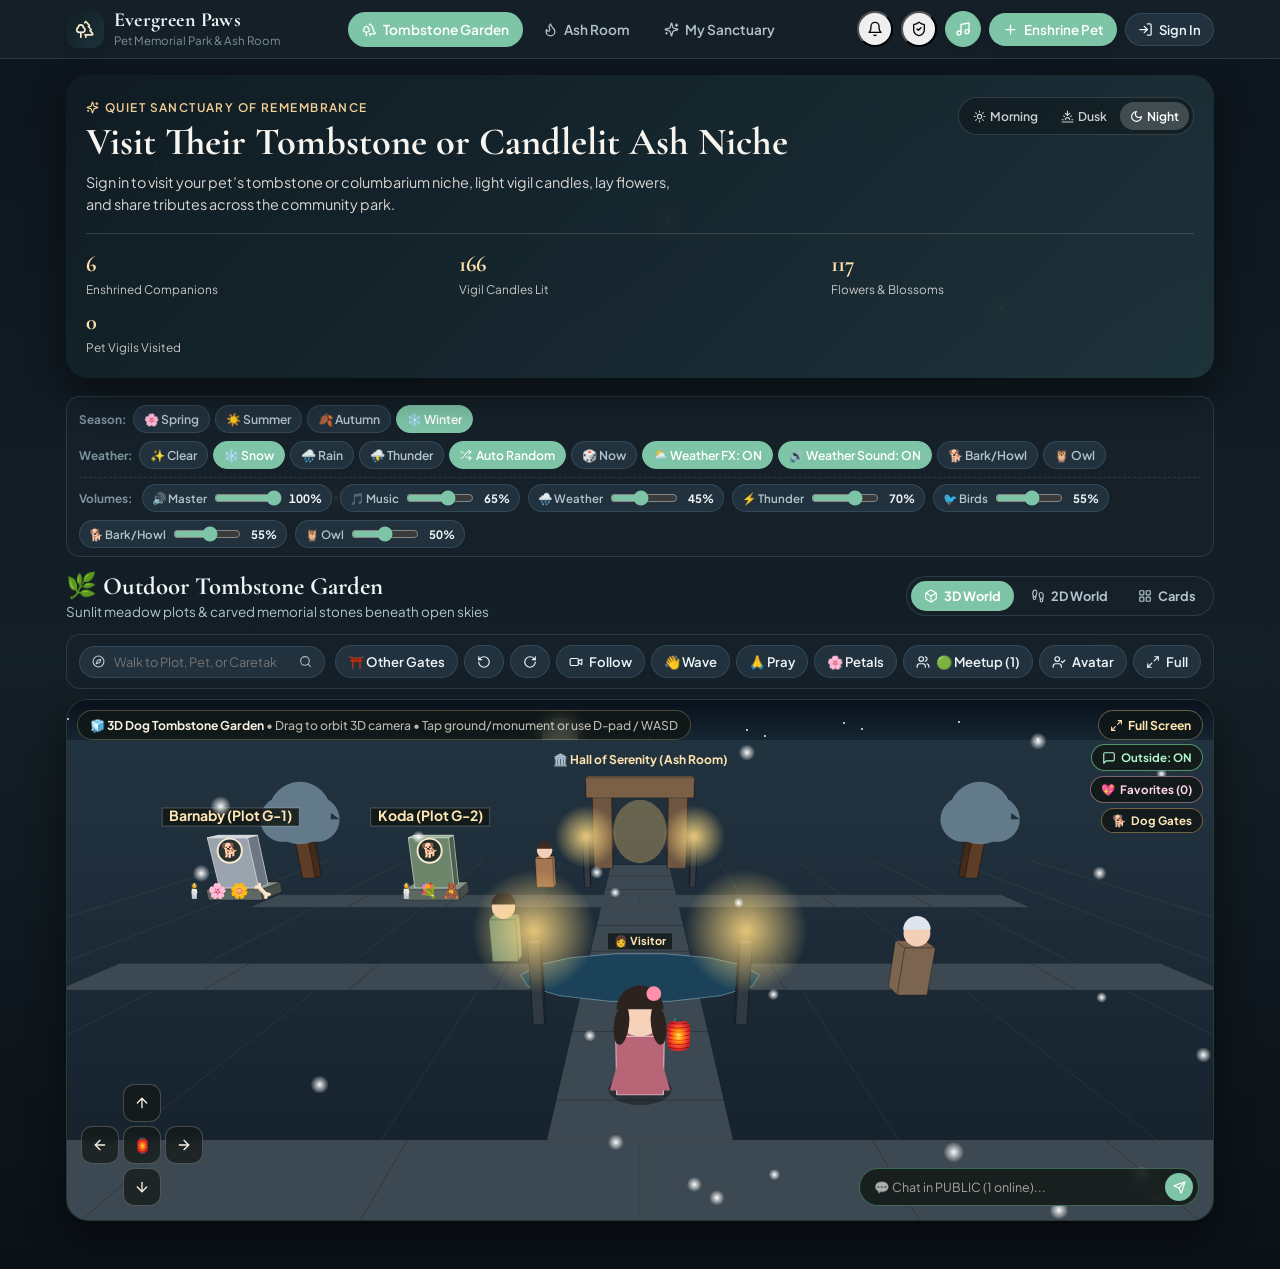
==== commit 3fc9ac93: "Deploy APK-only joystick, no-flash tap, fullscreen & icon-only HUD (index-54EBbLGE.js)" ====
--- a/babychloe/index.html
+++ b/babychloe/index.html
@@ -4,7 +4,7 @@
     <meta charset="UTF-8" />
     <meta
       name="viewport"
-      content="width=device-width, initial-scale=1.0, maximum-scale=1.0, user-scalable=no"
+      content="width=device-width, initial-scale=1.0, maximum-scale=1.0, user-scalable=no, viewport-fit=cover"
     />
     <meta name="theme-color" content="#1e2a24" />
     <meta http-equiv="Cache-Control" content="no-cache, no-store, must-revalidate" />
@@ -17,8 +17,8 @@
       href="https://fonts.googleapis.com/css2?family=Cormorant+Garamond:ital,wght@0,500;0,600;0,700;1,500&family=Plus+Jakarta+Sans:wght@400;500;600;700&display=swap"
       rel="stylesheet"
     />
-    <script type="module" src="./assets/index-DTuyTo8O.js"></script>
-    <link rel="stylesheet" href="./assets/index-Dwqnu_iu.css">
+    <script type="module" src="./assets/index-54EBbLGE.js"></script>
+    <link rel="stylesheet" href="./assets/index-BqIGiKe_.css">
   </head>
   <body>
     <div id="root"></div>
--- a/babychloe/assets/index-BqIGiKe_.css
+++ b/babychloe/assets/index-BqIGiKe_.css
@@ -0,0 +1 @@
+:root{--font-serif: "Cormorant Garamond", Georgia, serif;--font-sans: "Plus Jakarta Sans", -apple-system, BlinkMacSystemFont, sans-serif;--radius-lg: 22px;--radius-md: 14px;--radius-sm: 10px}*{box-sizing:border-box}html,body{margin:0;padding:0;font-family:var(--font-sans);-webkit-font-smoothing:antialiased;overflow-x:hidden}button,input,textarea,select{font-family:inherit}.park-shell{min-height:100vh;position:relative;transition:background .5s ease,color .4s ease;padding-bottom:84px}.theme-morning{--bg-page: linear-gradient(180deg, #eef4ee 0%, #f7f4ec 55%, #eef2e8 100%);--bg-surface: rgba(255, 255, 255, .88);--bg-surface-strong: #ffffff;--bg-elevated: #f5f2ea;--bg-columbarium: linear-gradient(180deg, #2d241f 0%, #201915 100%);--text-primary: #1f2b24;--text-secondary: #536358;--text-muted: #7a887e;--border-soft: rgba(45, 70, 52, .13);--accent: #3d6b52;--accent-warm: #c2853c;--accent-soft: rgba(61, 107, 82, .12);--hero-bg: linear-gradient(135deg, rgba(45, 75, 58, .94), rgba(78, 108, 86, .9));--shadow-card: 0 12px 32px rgba(27, 45, 32, .08);--firefly-opacity: .25}.theme-dusk{--bg-page: linear-gradient(180deg, #2b2129 0%, #3a2a30 48%, #211d26 100%);--bg-surface: rgba(48, 37, 44, .88);--bg-surface-strong: #372a32;--bg-elevated: #42333b;--bg-columbarium: linear-gradient(180deg, #221714 0%, #150e0c 100%);--text-primary: #f8efe6;--text-secondary: #d7c3b8;--text-muted: #a69088;--border-soft: rgba(247, 198, 146, .18);--accent: #e5a05d;--accent-warm: #f3b56c;--accent-soft: rgba(229, 160, 93, .16);--hero-bg: linear-gradient(135deg, rgba(66, 39, 46, .95), rgba(114, 68, 59, .9));--shadow-card: 0 14px 36px rgba(10, 6, 8, .35);--firefly-opacity: .72}.theme-night{--bg-page: linear-gradient(180deg, #0d151d 0%, #131f26 52%, #0b1117 100%);--bg-surface: rgba(22, 33, 42, .88);--bg-surface-strong: #192630;--bg-elevated: #21313d;--bg-columbarium: linear-gradient(180deg, #161312 0%, #0d0b0a 100%);--text-primary: #eef4f7;--text-secondary: #b2c3ce;--text-muted: #7c919e;--border-soft: rgba(164, 206, 232, .15);--accent: #7ec4a7;--accent-warm: #f2be6b;--accent-soft: rgba(126, 196, 167, .14);--hero-bg: linear-gradient(135deg, rgba(16, 28, 36, .96), rgba(31, 52, 60, .92));--shadow-card: 0 16px 38px rgba(0, 0, 0, .45);--firefly-opacity: .95}.park-shell{background:var(--bg-page);color:var(--text-primary)}.ambient-layer{pointer-events:none;position:fixed;top:0;right:0;bottom:0;left:0;overflow:hidden;z-index:0;opacity:var(--firefly-opacity)}.firefly{position:absolute;width:6px;height:6px;border-radius:50%;background:radial-gradient(circle,#ffe49c,#ffe49c00 70%);box-shadow:0 0 12px 3px #ffd67a8c;animation:fireflyFloat 9s ease-in-out infinite}.firefly.f1{top:18%;left:12%;animation-delay:0s}.firefly.f2{top:34%;left:78%;animation-delay:1.8s}.firefly.f3{top:55%;left:26%;animation-delay:3.1s}.firefly.f4{top:72%;left:86%;animation-delay:4.5s}.firefly.f5{top:24%;left:52%;animation-delay:2.4s}.firefly.f6{top:82%;left:42%;animation-delay:5.7s}@keyframes fireflyFloat{0%,to{transform:translate(0) scale(.8);opacity:.35}50%{transform:translate(16px,-22px) scale(1.3);opacity:1}}@keyframes flameFlicker{0%,to{transform:scaleY(1) rotate(-2deg);opacity:.95}50%{transform:scaleY(1.12) rotate(2deg);opacity:1}}@keyframes smokeRise{0%{transform:translateY(0) translate(0) scale(.8);opacity:.65}50%{transform:translateY(-16px) translate(4px) scale(1.1);opacity:.4}to{transform:translateY(-32px) translate(-3px) scale(1.4);opacity:0}}@keyframes petalFall{0%{transform:translateY(-10px) rotate(0);opacity:0}20%{opacity:.85}to{transform:translateY(80px) rotate(120deg);opacity:0}}@keyframes bellRipple{0%{transform:scale(.95);opacity:.85}to{transform:scale(1.06);opacity:0}}.top-bar{position:sticky;top:0;z-index:30;backdrop-filter:blur(14px);-webkit-backdrop-filter:blur(14px);background:var(--bg-surface);border-bottom:1px solid var(--border-soft)}.top-bar-inner{max-width:1180px;margin:0 auto;padding:10px 16px;display:flex;align-items:center;justify-content:space-between;gap:10px}.brand-group{display:flex;align-items:center;gap:10px;min-width:0}.brand-crest{width:38px;height:38px;border-radius:12px;background:var(--hero-bg);color:#f9e8c8;display:grid;place-items:center;flex-shrink:0;box-shadow:0 4px 12px #00000029}.brand-title{font-family:var(--font-serif);font-size:1.25rem;font-weight:700;line-height:1.05;margin:0;letter-spacing:.01em}.brand-sub{font-size:.72rem;color:var(--text-muted);margin:2px 0 0}.top-actions{display:flex;align-items:center;gap:8px}.desktop-nav{display:none;gap:6px}@media (min-width: 860px){.desktop-nav{display:flex}.park-shell{padding-bottom:32px}}.nav-pill{border:1px solid transparent;background:transparent;color:var(--text-secondary);padding:8px 13px;border-radius:999px;font-size:.85rem;font-weight:600;display:inline-flex;align-items:center;gap:6px;cursor:pointer;transition:all .2s ease}.nav-pill:hover{background:var(--accent-soft);color:var(--text-primary)}.nav-pill.active{background:var(--accent);color:#fff}.btn-primary{background:var(--accent);color:#fff;border:none;border-radius:999px;padding:8px 14px;font-size:.84rem;font-weight:600;display:inline-flex;align-items:center;gap:6px;cursor:pointer;box-shadow:0 4px 14px #00000024;transition:transform .15s ease,opacity .2s ease}.btn-primary:hover{transform:translateY(-1px);opacity:.94}.btn-ghost{background:var(--bg-elevated);color:var(--text-primary);border:1px solid var(--border-soft);border-radius:999px;padding:7px 12px;font-size:.82rem;font-weight:600;display:inline-flex;align-items:center;gap:6px;cursor:pointer}.btn-ghost:hover{border-color:var(--accent)}.user-chip{display:inline-flex;align-items:center;gap:6px;background:var(--accent-soft);color:var(--text-primary);border:1px solid var(--border-soft);border-radius:999px;padding:5px 10px 5px 6px;font-size:.8rem;font-weight:600;cursor:pointer}.user-avatar-dot{width:24px;height:24px;border-radius:50%;background:var(--accent);color:#fff;display:grid;place-items:center;font-size:.72rem;font-weight:700}.main-content{position:relative;z-index:1;max-width:1180px;margin:0 auto;padding:16px}.hero-card{background:var(--hero-bg);color:#f8f5ef;border-radius:var(--radius-lg);padding:22px 20px;position:relative;overflow:hidden;box-shadow:var(--shadow-card);margin-bottom:18px}.hero-top{display:flex;flex-wrap:wrap;justify-content:space-between;align-items:flex-start;gap:14px}.hero-eyebrow{display:inline-flex;align-items:center;gap:6px;font-size:.74rem;text-transform:uppercase;letter-spacing:.12em;color:#f3cf94;font-weight:600;margin-bottom:6px}.hero-heading{font-family:var(--font-serif);font-size:clamp(1.7rem,4vw,2.4rem);font-weight:700;margin:0 0 8px;line-height:1.12}.hero-desc{margin:0;max-width:600px;font-size:.9rem;line-height:1.5;color:#f8f5efdb}.atmosphere-picker{display:inline-flex;background:#00000047;padding:4px;border-radius:999px;border:1px solid rgba(255,255,255,.14);gap:3px}.atm-btn{border:none;background:transparent;color:#ffffffc7;font-size:.76rem;font-weight:600;padding:6px 10px;border-radius:999px;cursor:pointer;display:inline-flex;align-items:center;gap:4px}.atm-btn.active{background:#fff3;color:#fff}.hero-stats{display:grid;grid-template-columns:repeat(3,minmax(0,1fr));gap:10px;margin-top:18px;padding-top:16px;border-top:1px solid rgba(255,255,255,.15)}.stat-item strong{display:block;font-family:var(--font-serif);font-size:1.4rem;color:#ffe2ad}.stat-item span{font-size:.74rem;color:#f8f5efc7}.controls-row{display:flex;flex-wrap:wrap;gap:10px;align-items:center;justify-content:space-between;margin-bottom:18px}.search-box{flex:1 1 230px;display:flex;align-items:center;gap:8px;background:var(--bg-surface-strong);border:1px solid var(--border-soft);border-radius:999px;padding:8px 14px;color:var(--text-muted)}.search-box input{border:none;outline:none;background:transparent;color:var(--text-primary);width:100%;font-size:.88rem}.species-chips{display:flex;gap:6px;overflow-x:auto;padding-bottom:2px}.chip{border:1px solid var(--border-soft);background:var(--bg-surface);color:var(--text-secondary);border-radius:999px;padding:6px 12px;font-size:.8rem;font-weight:600;cursor:pointer;white-space:nowrap}.chip.active{background:var(--accent);color:#fff;border-color:var(--accent)}.section-header{display:flex;align-items:center;justify-content:space-between;gap:12px;margin-bottom:14px}.section-title{font-family:var(--font-serif);font-size:1.55rem;font-weight:700;margin:0;display:flex;align-items:center;gap:8px}.section-subtitle{margin:2px 0 0;font-size:.84rem;color:var(--text-secondary)}.memorial-grid{display:grid;grid-template-columns:repeat(auto-fill,minmax(280px,1fr));gap:16px}.memorial-card{background:var(--bg-surface);border:1px solid var(--border-soft);border-radius:var(--radius-lg);overflow:hidden;box-shadow:var(--shadow-card);display:flex;flex-direction:column;transition:transform .2s ease,border-color .2s ease;cursor:pointer}.memorial-card:hover{transform:translateY(-3px);border-color:var(--accent)}.memorial-card.ash-card{background:var(--bg-columbarium);color:#f7efe4;border-color:#d4a85347}.memorial-card.ash-card .card-meta,.memorial-card.ash-card .card-epitaph{color:#f7efe4c7}.card-body{padding:14px 16px 16px;display:flex;flex-direction:column;gap:8px;flex:1}.card-top-row{display:flex;justify-content:space-between;align-items:flex-start;gap:8px}.card-pet-name{font-family:var(--font-serif);font-size:1.4rem;font-weight:700;margin:0;line-height:1.1}.card-meta{font-size:.78rem;color:var(--text-secondary);margin:3px 0 0}.location-badge{font-size:.72rem;font-weight:700;padding:4px 9px;border-radius:999px;background:var(--accent-soft);color:var(--accent);white-space:nowrap}.ash-card .location-badge{background:#d4a85333;color:#f3cf85}.owner-pill{display:inline-flex;align-items:center;gap:4px;font-size:.7rem;font-weight:700;padding:3px 8px;border-radius:999px;background:#c2853c33;color:#e4a853}.card-epitaph{font-family:var(--font-serif);font-style:italic;font-size:.98rem;line-height:1.38;color:var(--text-secondary);margin:2px 0;display:-webkit-box;-webkit-line-clamp:2;-webkit-box-orient:vertical;overflow:hidden}.card-footer{margin-top:auto;padding-top:10px;border-top:1px solid var(--border-soft);display:flex;justify-content:space-between;align-items:center;font-size:.78rem}.ash-card .card-footer{border-top-color:#ffffff1a}.ritual-counts{display:flex;gap:10px;color:var(--text-muted)}.ash-card .ritual-counts{color:#f7efe4b3}.visit-cta{font-weight:700;color:var(--accent);display:inline-flex;align-items:center;gap:4px}.ash-card .visit-cta{color:#f4c977}.monument-stage{position:relative;width:100%;overflow:hidden;display:flex;flex-direction:column;align-items:center;justify-content:flex-end}.monument-stage.compact{height:206px;padding:14px 12px 0}.monument-stage.full{height:300px;padding:20px 16px 0;border-radius:var(--radius-lg)}.stage-tombstone{background:linear-gradient(180deg,#87a796,#a5bea9 54%,#577856)}.theme-dusk .stage-tombstone{background:linear-gradient(180deg,#5c3f4a,#8e5f5a 55%,#374a38)}.theme-night .stage-tombstone{background:linear-gradient(180deg,#101e2b,#1d3240 58%,#1a3022)}.stage-stars{position:absolute;top:0;right:0;bottom:0;left:0;background-image:radial-gradient(1.5px 1.5px at 20% 22%,rgba(255,255,255,.8),transparent),radial-gradient(1.5px 1.5px at 74% 16%,rgba(255,240,195,.85),transparent),radial-gradient(1px 1px at 48% 12%,rgba(255,255,255,.7),transparent),radial-gradient(1.5px 1.5px at 85% 34%,rgba(255,255,255,.75),transparent);opacity:.65;pointer-events:none}.tombstone-stone{position:relative;z-index:2;width:148px;min-height:152px;padding:14px 12px 18px;display:flex;flex-direction:column;align-items:center;text-align:center;box-shadow:0 12px 24px #00000047;transition:transform .25s ease}.monument-stage.full .tombstone-stone{width:196px;min-height:214px;padding:18px 16px 22px}.stone-classic-granite{border-radius:74px 74px 8px 8px;background:linear-gradient(155deg,#cfd6dc,#98a2ac 55%,#737d87);border:2px solid rgba(255,255,255,.45);color:#1f2933}.stone-angel-wings{border-radius:84px 84px 10px 10px;background:linear-gradient(155deg,#fbf7ee,#e4dccb 65%,#cbc0aa);border:2px solid rgba(255,248,232,.8);color:#3a3126}.stone-rose-heart{border-radius:50% 50% 18px 18px/34% 34% 12px 12px;background:linear-gradient(155deg,#f9dfe5,#e5b2be 60%,#c68d9b);border:2px solid rgba(255,236,240,.75);color:#46232c}.stone-moss-celtic{border-radius:18px 18px 6px 6px;background:linear-gradient(155deg,#a7b8a3,#6f866d 60%,#4d624d);border:2px solid rgba(206,230,196,.48);color:#f2f7ef}.stone-portrait{width:56px;height:56px;border-radius:50%;object-fit:cover;border:3px solid rgba(255,255,255,.88);box-shadow:0 4px 10px #00000040;margin-bottom:6px}.monument-stage.full .stone-portrait{width:78px;height:78px;margin-bottom:10px}.stone-name{font-family:var(--font-serif);font-weight:700;font-size:1.05rem;line-height:1.05}.monument-stage.full .stone-name{font-size:1.35rem}.stone-years{font-size:.66rem;opacity:.82;margin-top:2px;letter-spacing:.04em}.meadow-base{position:relative;z-index:3;width:100%;height:32px;background:linear-gradient(180deg,#4b7049,#345233);border-top:2px solid rgba(173,214,152,.35);display:flex;align-items:center;justify-content:center;gap:8px;padding:0 12px}.monument-stage.full .meadow-base{height:44px;gap:12px}.stage-ash-room{background:radial-gradient(circle at 50% 18%,#ffce8047,#2b1f1a 52%,#17100e);box-shadow:inset 0 0 40px #000000a6}.niche-alcove{position:relative;z-index:2;width:82%;max-width:240px;height:168px;background:linear-gradient(180deg,#3c2b23,#241914);border:4px solid #72543f;border-bottom:none;border-radius:16px 16px 0 0;box-shadow:inset 0 16px 28px #ffc67029,0 12px 28px #00000080;display:flex;flex-direction:column;align-items:center;justify-content:flex-end;padding:10px 10px 8px}.monument-stage.full .niche-alcove{max-width:310px;height:242px;padding:14px 16px 10px}.niche-spotlight{position:absolute;top:0;left:50%;transform:translate(-50%);width:70%;height:75%;background:radial-gradient(ellipse at top,rgba(255,214,140,.34),transparent 72%);pointer-events:none}.niche-row{position:relative;z-index:2;display:flex;flex-direction:column;align-items:center;justify-content:center;gap:6px;width:100%}.niche-frame{width:54px;height:54px;border-radius:50%;padding:2.5px;background:linear-gradient(135deg,#f3d287,#8a6432);box-shadow:0 4px 12px #00000073}.monument-stage.full .niche-frame{width:78px;height:78px}.niche-frame img{width:100%;height:100%;object-fit:cover;border-radius:50%;display:block}.urn-svg{width:44px;height:60px;filter:drop-shadow(0 6px 10px rgba(0,0,0,.45))}.monument-stage.full .urn-svg{width:78px;height:112px}.niche-plaque{margin-top:6px;background:linear-gradient(90deg,#b88e46,#e5c37a,#b88e46);color:#291c0b;font-size:.68rem;font-weight:800;letter-spacing:.06em;padding:2px 10px;border-radius:4px;text-transform:uppercase}.niche-shelf{position:relative;z-index:3;width:100%;height:30px;background:linear-gradient(180deg,#5e4230,#3d2a1e);border-top:2px solid #967252;display:flex;align-items:center;justify-content:center;gap:10px}.monument-stage.full .niche-shelf{height:42px;gap:14px}.offering-token{position:relative;display:inline-flex;align-items:center;justify-content:center;font-size:1.05rem;filter:drop-shadow(0 2px 4px rgba(0,0,0,.4))}.monument-stage.full .offering-token{font-size:1.35rem}.candle-glow{position:relative}.candle-glow:before{content:"";position:absolute;top:-4px;left:50%;transform:translate(-50%);width:18px;height:18px;border-radius:50%;background:radial-gradient(circle,rgba(255,200,90,.85),transparent 70%);animation:flameFlicker 1.4s ease-in-out infinite;pointer-events:none}.incense-smoke:after{content:"〰";position:absolute;top:-14px;left:50%;font-size:.75rem;color:#ebf2f5b8;animation:smokeRise 2.8s ease-out infinite;pointer-events:none}.modal-backdrop{position:fixed;top:0;right:0;bottom:0;left:0;z-index:95;background:#080c0eb8;-webkit-backdrop-filter:blur(6px);backdrop-filter:blur(6px);display:flex;align-items:center;justify-content:center;padding:12px}.modal-panel{width:100%;max-width:720px;max-height:92vh;overflow-y:auto;background:var(--bg-surface-strong);color:var(--text-primary);border:1px solid var(--border-soft);border-radius:var(--radius-lg);box-shadow:0 24px 60px #00000073;padding:18px;position:relative}.modal-panel.narrow{max-width:460px}.modal-header{display:flex;justify-content:space-between;align-items:flex-start;gap:12px;margin-bottom:14px}.modal-close{width:34px;height:34px;border-radius:50%;border:1px solid var(--border-soft);background:var(--bg-elevated);color:var(--text-primary);display:grid;place-items:center;cursor:pointer;flex-shrink:0}.ritual-bar{display:grid;grid-template-columns:repeat(2,minmax(0,1fr));gap:8px;margin:14px 0}@media (min-width: 600px){.ritual-bar{grid-template-columns:repeat(4,minmax(0,1fr))}}.ritual-btn{border:1px solid var(--border-soft);background:var(--bg-elevated);color:var(--text-primary);border-radius:var(--radius-md);padding:10px 8px;font-size:.8rem;font-weight:600;display:flex;flex-direction:column;align-items:center;gap:4px;cursor:pointer;transition:all .15s ease}.ritual-btn:hover{border-color:var(--accent-warm);transform:translateY(-1px)}.ritual-btn.active{border-color:var(--accent);background:var(--accent-soft)}.picker-popover{background:var(--bg-elevated);border:1px solid var(--border-soft);border-radius:var(--radius-md);padding:10px;margin-bottom:12px;display:flex;flex-wrap:wrap;gap:8px}.picker-item{border:1px solid var(--border-soft);background:var(--bg-surface-strong);color:var(--text-primary);border-radius:999px;padding:6px 12px;font-size:.8rem;font-weight:600;cursor:pointer}.picker-item:hover{border-color:var(--accent)}.blessing-banner{background:var(--accent-soft);border:1px solid var(--accent);color:var(--text-primary);border-radius:var(--radius-md);padding:10px 12px;font-size:.85rem;font-weight:600;display:flex;align-items:center;gap:8px;margin-bottom:12px}.modal-tabs{display:flex;gap:6px;overflow-x:auto;border-bottom:1px solid var(--border-soft);padding-bottom:8px;margin-bottom:14px}.modal-tab{border:none;background:transparent;color:var(--text-secondary);font-size:.83rem;font-weight:600;padding:7px 12px;border-radius:999px;cursor:pointer;white-space:nowrap}.modal-tab.active{background:var(--accent);color:#fff}.trait-row{display:flex;flex-wrap:wrap;gap:6px;margin:8px 0 12px}.trait-tag{font-size:.74rem;font-weight:600;padding:4px 10px;border-radius:999px;background:var(--bg-elevated);border:1px solid var(--border-soft)}.log-list{display:flex;flex-direction:column;gap:8px}.log-item{background:var(--bg-elevated);border:1px solid var(--border-soft);border-radius:var(--radius-sm);padding:10px 12px;display:flex;justify-content:space-between;align-items:flex-start;gap:10px;font-size:.84rem}.memories-grid{display:grid;grid-template-columns:repeat(auto-fill,minmax(180px,1fr));gap:10px}.memory-card{background:var(--bg-elevated);border:1px solid var(--border-soft);border-radius:var(--radius-md);overflow:hidden}.memory-card img{width:100%;height:140px;object-fit:cover;display:block}.memory-caption{padding:8px 10px;font-size:.78rem;color:var(--text-secondary)}.form-grid{display:grid;gap:12px}.form-row-2{display:grid;grid-template-columns:1fr 1fr;gap:10px}@media (max-width: 520px){.form-row-2{grid-template-columns:1fr}}.field-label{display:block;font-size:.78rem;font-weight:700;color:var(--text-secondary);margin-bottom:5px}.input-control{width:100%;background:var(--bg-elevated);color:var(--text-primary);border:1px solid var(--border-soft);border-radius:var(--radius-sm);padding:9px 11px;font-size:.88rem;outline:none}.input-control:focus{border-color:var(--accent)}.style-grid{display:grid;grid-template-columns:repeat(2,minmax(0,1fr));gap:8px}.style-option{border:1px solid var(--border-soft);background:var(--bg-elevated);color:var(--text-primary);border-radius:var(--radius-sm);padding:9px 10px;text-align:left;cursor:pointer}.style-option.active{border-color:var(--accent);background:var(--accent-soft)}.preset-thumbs{display:flex;gap:8px;overflow-x:auto;padding:4px 0}.preset-thumb{width:56px;height:56px;border-radius:12px;overflow:hidden;border:2px solid transparent;padding:0;cursor:pointer;flex-shrink:0}.preset-thumb.active{border-color:var(--accent)}.preset-thumb img{width:100%;height:100%;object-fit:cover;display:block}.mobile-bottom-nav{position:fixed;bottom:0;left:0;right:0;z-index:40;background:var(--bg-surface-strong);border-top:1px solid var(--border-soft);display:grid;grid-template-columns:repeat(3,1fr);padding:6px 8px calc(6px + env(safe-area-inset-bottom))}@media (min-width: 860px){.mobile-bottom-nav{display:none}}.mobile-nav-btn{border:none;background:transparent;color:var(--text-muted);display:flex;flex-direction:column;align-items:center;gap:3px;font-size:.7rem;font-weight:700;padding:6px 4px;border-radius:12px;cursor:pointer}.mobile-nav-btn.active{color:var(--accent);background:var(--accent-soft)}.empty-state{background:var(--bg-surface);border:1px dashed var(--border-soft);border-radius:var(--radius-lg);padding:36px 20px;text-align:center;color:var(--text-secondary)}.view-mode-switch{display:inline-flex;background:var(--bg-surface);border:1px solid var(--border-soft);border-radius:999px;padding:4px;gap:4px}.view-mode-btn{border:none;background:transparent;color:var(--text-secondary);font-size:.8rem;font-weight:700;padding:7px 13px;border-radius:999px;cursor:pointer;display:inline-flex;align-items:center;gap:6px}.view-mode-btn.active{background:var(--accent);color:#fff}.world-container{display:flex;flex-direction:column;gap:10px}.world-hud-top{display:flex;flex-wrap:wrap;justify-content:space-between;align-items:center;gap:10px;background:var(--bg-surface);border:1px solid var(--border-soft);border-radius:var(--radius-md);padding:10px 12px}.world-quick-pets{display:flex;align-items:center;gap:6px;overflow-x:auto;max-width:100%;padding-bottom:2px}.quick-pets-label{display:inline-flex;align-items:center;gap:4px;font-size:.76rem;font-weight:700;color:var(--text-muted);white-space:nowrap}.quick-pet-chip{border:1px solid var(--border-soft);background:var(--bg-elevated);color:var(--text-primary);border-radius:999px;padding:5px 10px;font-size:.77rem;font-weight:600;display:inline-flex;align-items:center;gap:4px;cursor:pointer;white-space:nowrap}.quick-pet-chip.active{border-color:var(--accent-warm);background:var(--accent-soft)}.world-canvas-wrap{position:relative;border-radius:var(--radius-lg);overflow:hidden;border:1px solid var(--border-soft);box-shadow:var(--shadow-card);background:#141c18}.world-canvas{width:100%;height:520px;display:block;cursor:pointer;touch-action:none}@media (max-width: 600px){.world-canvas{height:450px}.world-hint-text{display:none}}.world-room-pill{position:absolute;top:10px;left:10px;right:10px;width:fit-content;max-width:calc(100% - 20px);background:#101614c7;-webkit-backdrop-filter:blur(8px);backdrop-filter:blur(8px);color:#f6efe2;border:1px solid rgba(255,226,170,.25);border-radius:999px;padding:6px 12px;font-size:.76rem;font-weight:700;pointer-events:none}.world-hint-text{font-weight:500;color:#f6efe2bd}.world-toast{position:absolute;top:48px;left:50%;transform:translate(-50%);background:#18241eeb;color:#ffe3a8;border:1px solid rgba(255,214,130,.45);border-radius:999px;padding:6px 14px;font-size:.8rem;font-weight:600;display:inline-flex;align-items:center;gap:6px;pointer-events:none;z-index:10}.world-portal-prompt{position:absolute;bottom:62px;left:50%;transform:translate(-50%);z-index:18}.world-dpad{position:absolute;bottom:14px;left:14px;display:grid;grid-template-columns:repeat(3,38px);grid-template-rows:repeat(3,38px);gap:4px;z-index:12;user-select:none;-webkit-user-select:none}.dpad-btn{width:38px;height:38px;border-radius:11px;border:1px solid rgba(255,255,255,.22);background:#121816b8;-webkit-backdrop-filter:blur(6px);backdrop-filter:blur(6px);color:#f8f2e6;display:grid;place-items:center;cursor:pointer;padding:0;touch-action:manipulation}.dpad-btn:active{background:var(--accent);transform:scale(.95)}.dpad-btn.center{font-size:.95rem}.world-proximity-card{position:absolute;bottom:14px;right:14px;left:148px;max-width:520px;margin-left:auto;background:#141b19eb;-webkit-backdrop-filter:blur(10px);backdrop-filter:blur(10px);color:#f6efe4;border:1px solid rgba(255,216,138,.45);border-radius:16px;padding:10px 12px;display:flex;gap:10px;align-items:center;box-shadow:0 12px 28px #00000073;z-index:15}@media (max-width: 640px){.world-proximity-card{left:10px;right:10px;bottom:144px}}.proximity-pet-photo{width:54px;height:54px;border-radius:12px;object-fit:cover;border:2px solid rgba(255,216,138,.6);flex-shrink:0}.proximity-info{flex:1;min-width:0}.proximity-title-row{display:flex;align-items:center;justify-content:space-between;gap:6px}.proximity-epitaph{margin:3px 0 8px;font-family:var(--font-serif);font-style:italic;font-size:.88rem;color:#f6efe4d1;white-space:nowrap;overflow:hidden;text-overflow:ellipsis}.proximity-actions{display:flex;flex-wrap:wrap;gap:6px}.proximity-actions .btn-ghost{background:#ffffff1a;color:#f8f2e6;border-color:#fff3;padding:5px 9px;font-size:.74rem}.proximity-actions .btn-primary{padding:5px 11px;font-size:.75rem}.world-avatar-drawer{position:absolute;top:12px;right:12px;width:min(310px,calc(100% - 24px));background:var(--bg-surface-strong);color:var(--text-primary);border:1px solid var(--border-soft);border-radius:16px;padding:12px 14px;box-shadow:var(--shadow-card);z-index:20}.world-container.is-fullscreen{position:fixed;top:0;right:0;bottom:0;left:0;z-index:55;background:#0e1512;padding:0;margin:0;width:100vw;height:100dvh;display:flex;flex-direction:column;gap:0}.world-container.is-fullscreen .world-hud-top{border-radius:0;border-left:none;border-right:none;border-top:none;background:#101614f0;color:#f6efe2}.world-container.is-fullscreen .world-hud-top .btn-ghost{background:#ffffff14;color:#f6efe2;border-color:#ffffff2e}.world-container.is-fullscreen .world-canvas-wrap{flex:1;border-radius:0;border:none;height:100%}.world-container.is-fullscreen .world-canvas{height:100%!important}.world-fs-floating-btn{position:absolute;top:10px;right:10px;z-index:14;border:1px solid rgba(255,226,170,.35);background:#101614cc;-webkit-backdrop-filter:blur(8px);backdrop-filter:blur(8px);color:#ffe5ad;border-radius:999px;padding:6px 11px;font-size:.76rem;font-weight:700;display:inline-flex;align-items:center;gap:5px;cursor:pointer}.world-fs-floating-btn:hover{background:#202e28eb}.world-outside-chat-btn{position:absolute;top:44px;right:10px;z-index:14;border:1px solid rgba(255,255,255,.24);background:#101614d1;-webkit-backdrop-filter:blur(8px);backdrop-filter:blur(8px);color:#e6efe8;border-radius:999px;padding:5px 10px;font-size:.72rem;font-weight:700;display:inline-flex;align-items:center;gap:5px;cursor:pointer}.world-outside-chat-btn.is-on{border-color:#82f5af8c;color:#aef5c8}.world-outside-chat-btn.is-off{border-color:#f078788c;color:#f4b2b2}.world-favorites-btn{position:absolute;top:76px;right:10px;z-index:14;border:1px solid rgba(255,190,215,.45);background:#101614d6;-webkit-backdrop-filter:blur(8px);backdrop-filter:blur(8px);color:#ffd7e6;border-radius:999px;padding:5px 10px;font-size:.72rem;font-weight:700;display:inline-flex;align-items:center;gap:5px;cursor:pointer}.world-favorites-btn.active{background:#b84a76e6;border-color:#ffd57e;color:#fff}.world-gate-readonly-pill{position:absolute;top:108px;right:10px;z-index:14;border:1px solid rgba(255,213,126,.4);background:#101614cc;-webkit-backdrop-filter:blur(8px);backdrop-filter:blur(8px);color:#ffe7b8;border-radius:999px;padding:4px 10px;font-size:.72rem;font-weight:700;display:inline-flex;align-items:center;gap:5px;pointer-events:auto;cursor:default;-webkit-user-select:none;user-select:none}.world-chat-preview-3rows{position:absolute;bottom:54px;left:146px;right:14px;max-width:340px;margin-left:auto;display:flex;flex-direction:column;gap:3px;background:#0e1412ad;-webkit-backdrop-filter:blur(6px);backdrop-filter:blur(6px);border:1px solid rgba(255,255,255,.14);border-radius:11px;padding:6px 9px;z-index:12;pointer-events:none}.world-chat-preview-row{font-size:.72rem;line-height:1.3;color:#f4f1ea;overflow:hidden;text-overflow:ellipsis;white-space:nowrap}@keyframes inviteBlinkPulse{0%,to{border-color:#ffd57ef2;box-shadow:0 0 14px #ffd57e73;background:#1a241ef0}50%{border-color:#82f5aff2;box-shadow:0 0 18px #82f5af8c;background:#263022f5}}.world-group-invite-banner{position:absolute;top:84px;left:10px;z-index:16;width:min(270px,calc(100% - 20px));padding:9px 11px;border-radius:12px;border:2px solid rgba(255,213,126,.9);color:#fff8eb;-webkit-backdrop-filter:blur(8px);backdrop-filter:blur(8px);animation:inviteBlinkPulse 1.15s ease-in-out infinite;display:flex;flex-direction:column;gap:6px}.notif-bell-btn.has-invite{border-color:#ffd57e;animation:inviteBlinkPulse 1.2s ease-in-out infinite}.world-nearby-note{position:absolute;bottom:62px;left:50%;transform:translate(-50%);z-index:14;border:1.5px solid #ffd57e;background:#121a18eb;-webkit-backdrop-filter:blur(8px);backdrop-filter:blur(8px);color:#fff3d6;border-radius:999px;padding:7px 14px 7px 8px;display:inline-flex;align-items:center;gap:8px;font-size:.8rem;font-weight:700;cursor:pointer;box-shadow:0 8px 24px #00000073;max-width:calc(100% - 170px);animation:notePulse 2.2s ease-in-out infinite}@media (max-width: 640px){.world-nearby-note{left:auto;right:10px;bottom:60px;transform:none;max-width:calc(100% - 150px)}}@keyframes notePulse{0%,to{box-shadow:0 0 #ffd57e73,0 8px 24px #00000073}50%{box-shadow:0 0 0 6px #ffd57e00,0 8px 24px #00000073}}.world-nearby-note img{width:26px;height:26px;border-radius:50%;object-fit:cover;border:1.5px solid #ffd57e;flex-shrink:0}.world-nearby-note span{white-space:nowrap;overflow:hidden;text-overflow:ellipsis}.world-proximity-card{align-items:flex-start;padding:12px 36px 12px 12px}.vigil-close-btn{position:absolute;top:8px;right:8px;width:26px;height:26px;border-radius:50%;border:1px solid rgba(255,255,255,.22);background:#ffffff1a;color:#f8f2e6;display:grid;place-items:center;cursor:pointer}.vigil-close-btn:hover{background:#ffffff38}.vigil-latest-msg{background:#ffffff14;border-left:2.5px solid #ffd57e;border-radius:0 8px 8px 0;padding:5px 8px;font-size:.75rem;color:#f8f2e6e6;margin-bottom:7px;line-height:1.35}.vigil-message-form{display:flex;gap:6px;margin-bottom:8px}.vigil-message-form input{flex:1;min-width:0;background:#ffffff1a;color:#fff;border:1px solid rgba(255,255,255,.22);border-radius:999px;padding:6px 11px;font-size:.76rem;outline:none}.vigil-message-form input::placeholder{color:#f8f2e699}.vigil-message-form input:focus{border-color:#ffd57e}.message-popup-backdrop{position:fixed;top:0;right:0;bottom:0;left:0;z-index:80;background:#080c0eb8;-webkit-backdrop-filter:blur(6px);backdrop-filter:blur(6px);display:flex;align-items:center;justify-content:center;padding:14px}.message-popup-box{width:100%;max-width:440px;background:var(--bg-surface-strong);color:var(--text-primary);border:1px solid var(--border-soft);border-radius:var(--radius-lg);padding:16px;box-shadow:0 24px 60px #0000008c}.emoticon-bar{display:flex;flex-wrap:wrap;gap:6px;background:var(--bg-elevated);border:1px solid var(--border-soft);border-radius:var(--radius-md);padding:8px;margin-bottom:10px}.emoticon-btn{border:1px solid transparent;background:var(--bg-surface);border-radius:10px;padding:5px 8px;font-size:1.15rem;line-height:1;cursor:pointer;transition:transform .12s ease,border-color .15s ease}.emoticon-btn:hover{transform:scale(1.12);border-color:var(--accent)}.message-textarea{white-space:pre-wrap;overflow-wrap:break-word;word-break:break-word;resize:vertical;line-height:1.5;min-height:96px}.env-weather-bar{display:flex;flex-wrap:wrap;align-items:center;justify-content:space-between;gap:8px;background:var(--bg-surface);border:1px solid var(--border-soft);border-radius:var(--radius-md);padding:8px 12px;margin-bottom:14px}.env-group{display:flex;flex-wrap:wrap;align-items:center;gap:5px}.env-label{font-size:.74rem;font-weight:700;color:var(--text-muted);margin-right:2px}.env-pill{border:1px solid var(--border-soft);background:var(--bg-elevated);color:var(--text-secondary);border-radius:999px;padding:5px 10px;font-size:.76rem;font-weight:600;cursor:pointer;display:inline-flex;align-items:center;gap:4px}.env-pill.active{background:var(--accent);color:#fff;border-color:var(--accent)}.volume-mixer-row{width:100%;display:flex;flex-wrap:wrap;align-items:center;gap:8px;padding-top:6px;border-top:1px dashed var(--border-soft)}.volume-slider-item{display:inline-flex;align-items:center;gap:5px;background:var(--bg-elevated);border:1px solid var(--border-soft);border-radius:999px;padding:3px 9px;font-size:.72rem;color:var(--text-secondary)}.volume-slider-item input[type=range]{width:68px;accent-color:var(--accent);cursor:pointer}.volume-slider-label{font-weight:600;white-space:nowrap}.volume-slider-pct{min-width:29px;text-align:right;font-variant-numeric:tabular-nums;font-weight:700;color:var(--text-primary)}.armtip-notif{background:#783e12f0;border:1.5px solid #ffd57e;color:#fff6dc;border-radius:12px;padding:8px 12px;font-size:.78rem;font-weight:700;line-height:1.35;margin-bottom:8px;box-shadow:0 6px 18px #00000059;animation:armtipPop .22s ease-out}@keyframes armtipPop{0%{transform:translateY(4px) scale(.97);opacity:0}to{transform:translateY(0) scale(1);opacity:1}}.btn-given-today{opacity:.78;border-color:#ffd57e73!important}.top-music-btn{width:36px;height:36px;border-radius:50%;padding:0;display:inline-flex;align-items:center;justify-content:center;flex-shrink:0;cursor:pointer;transition:all .2s ease}.top-music-btn.is-on{background:var(--accent);color:#fff;border:1px solid var(--accent);box-shadow:0 3px 10px #00000029}.top-music-btn.is-off{background:var(--bg-elevated);color:var(--text-muted);border:1px solid var(--border-soft)}.music-icon-wrap{position:relative;display:inline-flex;align-items:center;justify-content:center;width:18px;height:18px}.music-slash{position:absolute;width:20px;height:2.2px;background:#e05252;border-radius:2px;transform:rotate(-45deg);box-shadow:0 0 0 1.5px var(--bg-elevated);pointer-events:none}.notif-bell-btn{position:relative}.notif-badge{position:absolute;top:-4px;right:-4px;min-width:17px;height:17px;padding:0 4px;border-radius:999px;background:#e05252;color:#fff;font-size:.65rem;font-weight:800;display:grid;place-items:center;border:1.5px solid var(--bg-surface)}@media (max-width: 600px){.top-bar-inner{padding:8px 12px;gap:8px}.brand-crest{width:32px;height:32px;border-radius:10px}.brand-title{font-size:1.08rem}.brand-sub{display:none}.top-actions{gap:6px;flex-shrink:0}.top-actions .btn-primary,.top-actions .btn-ghost{padding:6px 10px;font-size:.78rem}}.btn-ghost.active{background:var(--accent);color:#fff;border-color:var(--accent)}.world-chat-bar{position:absolute;bottom:14px;left:146px;right:14px;max-width:340px;margin-left:auto;display:flex;align-items:center;gap:6px;background:#101614d1;-webkit-backdrop-filter:blur(8px);backdrop-filter:blur(8px);border:1px solid rgba(130,245,175,.35);border-radius:999px;padding:4px 5px 4px 12px;z-index:13}.world-chat-bar input{flex:1;min-width:0;border:none;outline:none;background:transparent;color:#fff;font-size:.78rem}.world-chat-bar input::placeholder{color:#f6efe2a6}.world-chat-send{width:28px;height:28px;border-radius:50%;border:none;background:var(--accent);color:#fff;display:grid;place-items:center;cursor:pointer;flex-shrink:0}.mp-drawer{position:absolute;top:12px;right:12px;width:min(330px,calc(100% - 24px));max-height:calc(100% - 24px);overflow-y:auto;background:var(--bg-surface-strong);color:var(--text-primary);border:1px solid var(--border-soft);border-radius:16px;padding:12px 14px;box-shadow:var(--shadow-card);z-index:22}.mp-status-badge{font-size:.7rem;font-weight:700;padding:2px 8px;border-radius:999px;background:var(--bg-elevated);border:1px solid var(--border-soft)}.mp-status-badge.is-live{border-color:#6ee7a373}.mp-inline-form{display:flex;gap:5px;align-items:center}.mp-visitors-list{display:flex;flex-direction:column;gap:5px;max-height:120px;overflow-y:auto}.mp-visitor-row{display:flex;align-items:center;justify-content:space-between;gap:8px;background:var(--bg-elevated);border:1px solid var(--border-soft);border-radius:10px;padding:5px 8px;font-size:.78rem}.mp-visitor-row.is-self{border-color:#6ee7a366}.mp-cloak-dot{width:10px;height:10px;border-radius:50%;flex-shrink:0;border:1px solid rgba(255,255,255,.5)}.mp-room-tag{font-size:.7rem;color:var(--text-secondary)}.mp-chat-feed{background:var(--bg-elevated);border:1px solid var(--border-soft);border-radius:10px;padding:7px 9px;max-height:110px;overflow-y:auto;display:flex;flex-direction:column;gap:4px}.mp-chat-line{font-size:.76rem;line-height:1.35;word-break:break-word}.walk-search-wrap{position:relative;flex:1 1 240px;max-width:340px}.walk-search-box{display:flex;align-items:center;gap:7px;background:var(--bg-elevated);border:1px solid var(--border-soft);border-radius:999px;padding:6px 12px;color:var(--text-primary)}.walk-search-box input{border:none;outline:none;background:transparent;color:var(--text-primary);font-size:.8rem;width:100%;min-width:0}.walk-search-dropdown{position:absolute;top:calc(100% + 6px);left:0;right:0;background:var(--bg-surface-strong);border:1px solid var(--border-soft);border-radius:14px;box-shadow:var(--shadow-card);max-height:240px;overflow-y:auto;z-index:40;padding:6px;display:flex;flex-direction:column;gap:4px}.walk-search-item{border:1px solid transparent;background:var(--bg-elevated);color:var(--text-primary);border-radius:10px;padding:7px 10px;text-align:left;cursor:pointer;display:flex;flex-direction:column;gap:2px}.walk-search-item:hover,.walk-search-item.active{border-color:var(--accent)}.walk-search-main{display:flex;align-items:center;gap:6px;font-size:.82rem}.walk-search-code{margin-left:auto;font-size:.72rem;font-weight:700;color:var(--accent)}.walk-search-sub{font-size:.72rem;color:var(--text-muted)}.walk-search-empty{padding:10px;text-align:center;font-size:.78rem;color:var(--text-muted)}body.is-apk-app,body.is-apk-app *{-webkit-tap-highlight-color:transparent!important;tap-highlight-color:transparent!important}body.is-apk-app .world-canvas,body.is-apk-app .world-canvas-wrap{cursor:default!important;outline:none!important;-webkit-user-select:none;user-select:none;-webkit-touch-callout:none}body.is-apk-app .app-shell{padding-bottom:calc(74px + env(safe-area-inset-bottom))}body.is-apk-app .world-container:not(.is-fullscreen) .world-canvas{height:clamp(340px,calc(100dvh - 190px),780px)}body.is-apk-app .world-container.is-fullscreen{width:100vw;height:100dvh;padding-top:env(safe-area-inset-top);padding-left:env(safe-area-inset-left);padding-right:env(safe-area-inset-right);padding-bottom:env(safe-area-inset-bottom);box-sizing:border-box}body.is-apk-app .world-container.is-fullscreen .world-hud-top{padding:6px 8px;gap:6px}body.is-apk-app .world-container.is-fullscreen .world-canvas-wrap{flex:1 1 auto;min-height:0;height:100%}body.is-apk-app .world-fs-floating-btn,body.is-apk-app .world-outside-chat-btn,body.is-apk-app .world-favorites-btn,body.is-apk-app .world-gate-readonly-pill{width:36px;height:36px;padding:0;justify-content:center;border-radius:999px;right:10px}body.is-apk-app .world-fs-floating-btn{top:10px}body.is-apk-app .world-outside-chat-btn{top:52px}body.is-apk-app .world-favorites-btn{top:94px;font-size:1rem}body.is-apk-app .world-gate-readonly-pill{top:136px;font-size:1.05rem}.world-joystick-wrap{position:absolute;bottom:calc(16px + env(safe-area-inset-bottom));left:14px;z-index:16;display:inline-flex;align-items:flex-end;gap:8px;user-select:none;-webkit-user-select:none;touch-action:none}body.is-apk-app .world-container:not(.is-fullscreen) .world-joystick-wrap{bottom:calc(70px + env(safe-area-inset-bottom))}body.is-apk-app .world-container:not(.is-fullscreen) .world-chat-bar{bottom:calc(70px + env(safe-area-inset-bottom))}body.is-apk-app .world-container:not(.is-fullscreen) .world-chat-preview-3rows{bottom:calc(114px + env(safe-area-inset-bottom))}body.is-apk-app .world-container:not(.is-fullscreen) .world-nearby-note,body.is-apk-app .world-container:not(.is-fullscreen) .world-portal-prompt{bottom:calc(116px + env(safe-area-inset-bottom))}body.is-apk-app .world-container:not(.is-fullscreen) .world-proximity-card{bottom:calc(168px + env(safe-area-inset-bottom))}body.is-apk-app .world-container.is-fullscreen .world-joystick-wrap,body.is-apk-app .world-container.is-fullscreen .world-chat-bar{bottom:calc(18px + env(safe-area-inset-bottom))}body.is-apk-app .world-container.is-fullscreen .world-chat-preview-3rows,body.is-apk-app .world-container.is-fullscreen .world-nearby-note,body.is-apk-app .world-container.is-fullscreen .world-portal-prompt{bottom:calc(64px + env(safe-area-inset-bottom))}.world-joystick-base{position:relative;width:88px;height:88px;border-radius:50%;background:radial-gradient(circle,#ffffff14,#101614b8 72%);border:2px solid rgba(255,226,170,.42);box-shadow:0 6px 18px #00000061,inset 0 0 12px #ffe2aa1f;display:grid;place-items:center;touch-action:none;-webkit-backdrop-filter:blur(6px);backdrop-filter:blur(6px)}.world-joystick-base.is-active{border-color:#ffd57e;background:radial-gradient(circle,#ffd57e29,#101614d1 74%)}.world-joystick-knob{width:38px;height:38px;border-radius:50%;background:radial-gradient(circle at 35% 30%,#fff4da,#e5b76b 58%,#b38036);border:2px solid rgba(255,255,255,.75);box-shadow:0 4px 12px #0000007a;pointer-events:none;transition:transform .03s linear}.world-joystick-lantern-btn{width:34px;height:34px;border-radius:50%;border:1px solid rgba(255,226,170,.42);background:#101614c7;color:#fff3d6;display:grid;place-items:center;font-size:.92rem;padding:0;cursor:pointer}
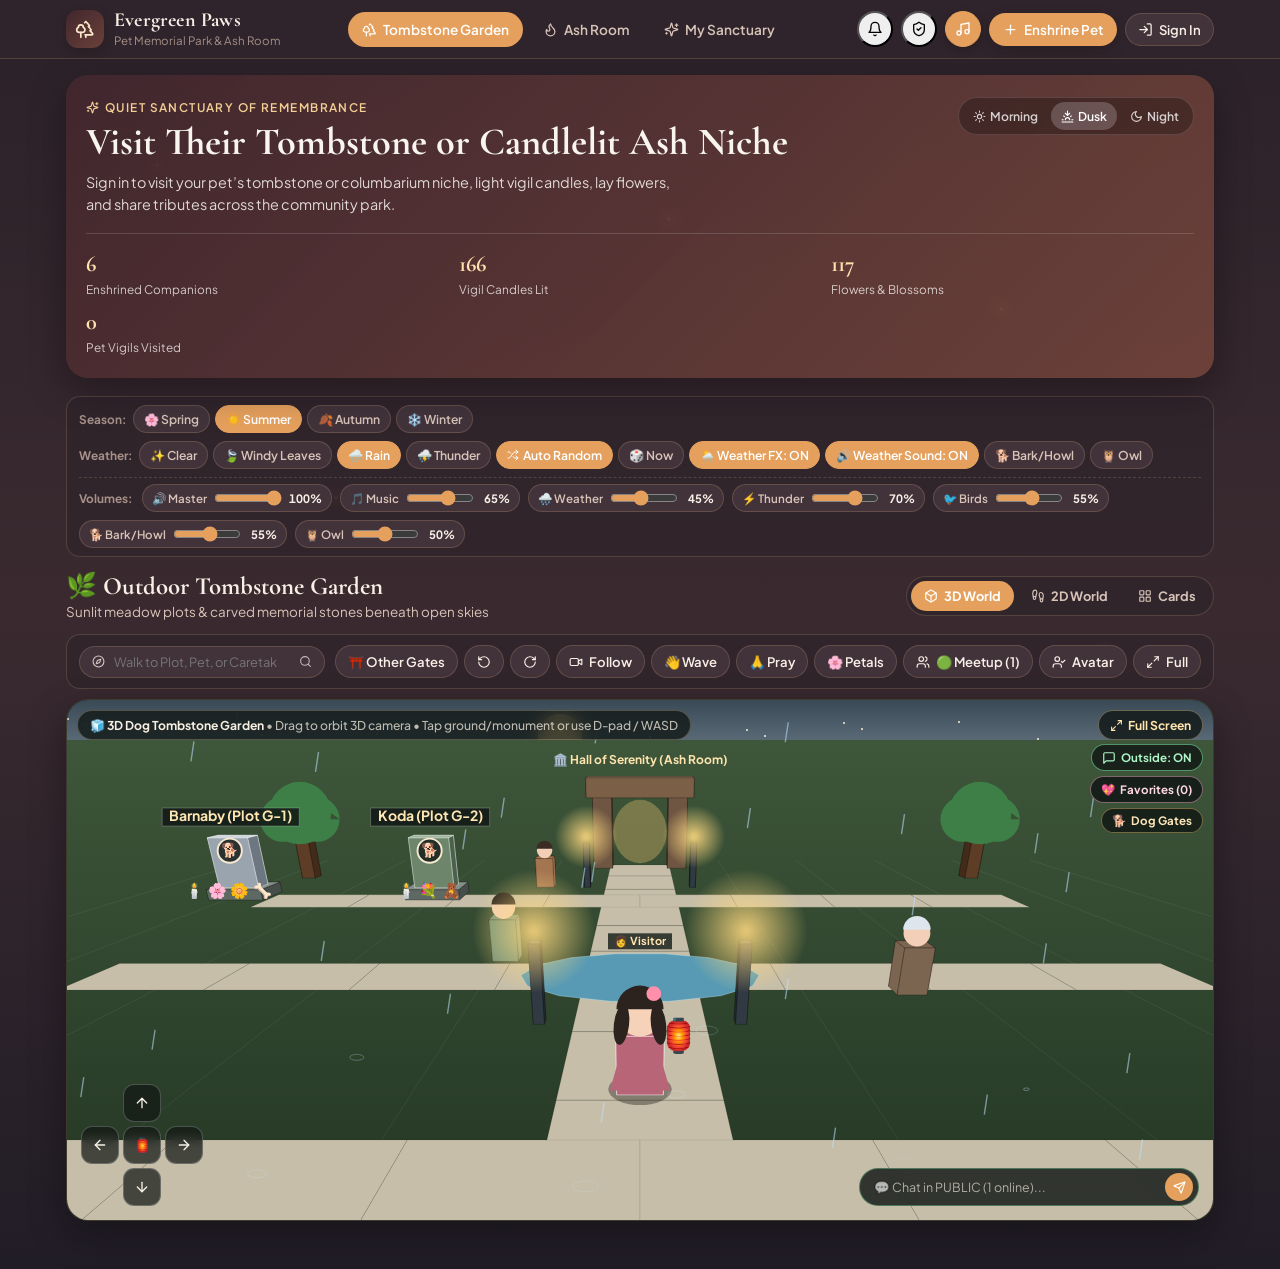
==== commit 7abe78d7: "Deploy compact top bar & full-hide bottom bar in full scene (index-o6ydzOhx.js)" ====
--- a/babychloe/index.html
+++ b/babychloe/index.html
@@ -17,8 +17,8 @@
       href="https://fonts.googleapis.com/css2?family=Cormorant+Garamond:ital,wght@0,500;0,600;0,700;1,500&family=Plus+Jakarta+Sans:wght@400;500;600;700&display=swap"
       rel="stylesheet"
     />
-    <script type="module" src="./assets/index-54EBbLGE.js"></script>
-    <link rel="stylesheet" href="./assets/index-BqIGiKe_.css">
+    <script type="module" src="./assets/index-o6ydzOhx.js"></script>
+    <link rel="stylesheet" href="./assets/index-Cq5pM-dF.css">
   </head>
   <body>
     <div id="root"></div>
--- a/babychloe/assets/index-Cq5pM-dF.css
+++ b/babychloe/assets/index-Cq5pM-dF.css
@@ -0,0 +1 @@
+:root{--font-serif: "Cormorant Garamond", Georgia, serif;--font-sans: "Plus Jakarta Sans", -apple-system, BlinkMacSystemFont, sans-serif;--radius-lg: 22px;--radius-md: 14px;--radius-sm: 10px}*{box-sizing:border-box}html,body{margin:0;padding:0;font-family:var(--font-sans);-webkit-font-smoothing:antialiased;overflow-x:hidden}button,input,textarea,select{font-family:inherit}.park-shell{min-height:100vh;position:relative;transition:background .5s ease,color .4s ease;padding-bottom:84px}.theme-morning{--bg-page: linear-gradient(180deg, #eef4ee 0%, #f7f4ec 55%, #eef2e8 100%);--bg-surface: rgba(255, 255, 255, .88);--bg-surface-strong: #ffffff;--bg-elevated: #f5f2ea;--bg-columbarium: linear-gradient(180deg, #2d241f 0%, #201915 100%);--text-primary: #1f2b24;--text-secondary: #536358;--text-muted: #7a887e;--border-soft: rgba(45, 70, 52, .13);--accent: #3d6b52;--accent-warm: #c2853c;--accent-soft: rgba(61, 107, 82, .12);--hero-bg: linear-gradient(135deg, rgba(45, 75, 58, .94), rgba(78, 108, 86, .9));--shadow-card: 0 12px 32px rgba(27, 45, 32, .08);--firefly-opacity: .25}.theme-dusk{--bg-page: linear-gradient(180deg, #2b2129 0%, #3a2a30 48%, #211d26 100%);--bg-surface: rgba(48, 37, 44, .88);--bg-surface-strong: #372a32;--bg-elevated: #42333b;--bg-columbarium: linear-gradient(180deg, #221714 0%, #150e0c 100%);--text-primary: #f8efe6;--text-secondary: #d7c3b8;--text-muted: #a69088;--border-soft: rgba(247, 198, 146, .18);--accent: #e5a05d;--accent-warm: #f3b56c;--accent-soft: rgba(229, 160, 93, .16);--hero-bg: linear-gradient(135deg, rgba(66, 39, 46, .95), rgba(114, 68, 59, .9));--shadow-card: 0 14px 36px rgba(10, 6, 8, .35);--firefly-opacity: .72}.theme-night{--bg-page: linear-gradient(180deg, #0d151d 0%, #131f26 52%, #0b1117 100%);--bg-surface: rgba(22, 33, 42, .88);--bg-surface-strong: #192630;--bg-elevated: #21313d;--bg-columbarium: linear-gradient(180deg, #161312 0%, #0d0b0a 100%);--text-primary: #eef4f7;--text-secondary: #b2c3ce;--text-muted: #7c919e;--border-soft: rgba(164, 206, 232, .15);--accent: #7ec4a7;--accent-warm: #f2be6b;--accent-soft: rgba(126, 196, 167, .14);--hero-bg: linear-gradient(135deg, rgba(16, 28, 36, .96), rgba(31, 52, 60, .92));--shadow-card: 0 16px 38px rgba(0, 0, 0, .45);--firefly-opacity: .95}.park-shell{background:var(--bg-page);color:var(--text-primary)}.ambient-layer{pointer-events:none;position:fixed;top:0;right:0;bottom:0;left:0;overflow:hidden;z-index:0;opacity:var(--firefly-opacity)}.firefly{position:absolute;width:6px;height:6px;border-radius:50%;background:radial-gradient(circle,#ffe49c,#ffe49c00 70%);box-shadow:0 0 12px 3px #ffd67a8c;animation:fireflyFloat 9s ease-in-out infinite}.firefly.f1{top:18%;left:12%;animation-delay:0s}.firefly.f2{top:34%;left:78%;animation-delay:1.8s}.firefly.f3{top:55%;left:26%;animation-delay:3.1s}.firefly.f4{top:72%;left:86%;animation-delay:4.5s}.firefly.f5{top:24%;left:52%;animation-delay:2.4s}.firefly.f6{top:82%;left:42%;animation-delay:5.7s}@keyframes fireflyFloat{0%,to{transform:translate(0) scale(.8);opacity:.35}50%{transform:translate(16px,-22px) scale(1.3);opacity:1}}@keyframes flameFlicker{0%,to{transform:scaleY(1) rotate(-2deg);opacity:.95}50%{transform:scaleY(1.12) rotate(2deg);opacity:1}}@keyframes smokeRise{0%{transform:translateY(0) translate(0) scale(.8);opacity:.65}50%{transform:translateY(-16px) translate(4px) scale(1.1);opacity:.4}to{transform:translateY(-32px) translate(-3px) scale(1.4);opacity:0}}@keyframes petalFall{0%{transform:translateY(-10px) rotate(0);opacity:0}20%{opacity:.85}to{transform:translateY(80px) rotate(120deg);opacity:0}}@keyframes bellRipple{0%{transform:scale(.95);opacity:.85}to{transform:scale(1.06);opacity:0}}.top-bar{position:sticky;top:0;z-index:30;backdrop-filter:blur(14px);-webkit-backdrop-filter:blur(14px);background:var(--bg-surface);border-bottom:1px solid var(--border-soft)}.top-bar-inner{max-width:1180px;margin:0 auto;padding:10px 16px;display:flex;align-items:center;justify-content:space-between;gap:10px}.brand-group{display:flex;align-items:center;gap:10px;min-width:0}.brand-crest{width:38px;height:38px;border-radius:12px;background:var(--hero-bg);color:#f9e8c8;display:grid;place-items:center;flex-shrink:0;box-shadow:0 4px 12px #00000029}.brand-title{font-family:var(--font-serif);font-size:1.25rem;font-weight:700;line-height:1.05;margin:0;letter-spacing:.01em}.brand-sub{font-size:.72rem;color:var(--text-muted);margin:2px 0 0}.top-actions{display:flex;align-items:center;gap:8px}.desktop-nav{display:none;gap:6px}@media (min-width: 860px){.desktop-nav{display:flex}.park-shell{padding-bottom:32px}}.nav-pill{border:1px solid transparent;background:transparent;color:var(--text-secondary);padding:8px 13px;border-radius:999px;font-size:.85rem;font-weight:600;display:inline-flex;align-items:center;gap:6px;cursor:pointer;transition:all .2s ease}.nav-pill:hover{background:var(--accent-soft);color:var(--text-primary)}.nav-pill.active{background:var(--accent);color:#fff}.btn-primary{background:var(--accent);color:#fff;border:none;border-radius:999px;padding:8px 14px;font-size:.84rem;font-weight:600;display:inline-flex;align-items:center;gap:6px;cursor:pointer;box-shadow:0 4px 14px #00000024;transition:transform .15s ease,opacity .2s ease}.btn-primary:hover{transform:translateY(-1px);opacity:.94}.btn-ghost{background:var(--bg-elevated);color:var(--text-primary);border:1px solid var(--border-soft);border-radius:999px;padding:7px 12px;font-size:.82rem;font-weight:600;display:inline-flex;align-items:center;gap:6px;cursor:pointer}.btn-ghost:hover{border-color:var(--accent)}.user-chip{display:inline-flex;align-items:center;gap:6px;background:var(--accent-soft);color:var(--text-primary);border:1px solid var(--border-soft);border-radius:999px;padding:5px 10px 5px 6px;font-size:.8rem;font-weight:600;cursor:pointer}.user-avatar-dot{width:24px;height:24px;border-radius:50%;background:var(--accent);color:#fff;display:grid;place-items:center;font-size:.72rem;font-weight:700}.main-content{position:relative;z-index:1;max-width:1180px;margin:0 auto;padding:16px}.hero-card{background:var(--hero-bg);color:#f8f5ef;border-radius:var(--radius-lg);padding:22px 20px;position:relative;overflow:hidden;box-shadow:var(--shadow-card);margin-bottom:18px}.hero-top{display:flex;flex-wrap:wrap;justify-content:space-between;align-items:flex-start;gap:14px}.hero-eyebrow{display:inline-flex;align-items:center;gap:6px;font-size:.74rem;text-transform:uppercase;letter-spacing:.12em;color:#f3cf94;font-weight:600;margin-bottom:6px}.hero-heading{font-family:var(--font-serif);font-size:clamp(1.7rem,4vw,2.4rem);font-weight:700;margin:0 0 8px;line-height:1.12}.hero-desc{margin:0;max-width:600px;font-size:.9rem;line-height:1.5;color:#f8f5efdb}.atmosphere-picker{display:inline-flex;background:#00000047;padding:4px;border-radius:999px;border:1px solid rgba(255,255,255,.14);gap:3px}.atm-btn{border:none;background:transparent;color:#ffffffc7;font-size:.76rem;font-weight:600;padding:6px 10px;border-radius:999px;cursor:pointer;display:inline-flex;align-items:center;gap:4px}.atm-btn.active{background:#fff3;color:#fff}.hero-stats{display:grid;grid-template-columns:repeat(3,minmax(0,1fr));gap:10px;margin-top:18px;padding-top:16px;border-top:1px solid rgba(255,255,255,.15)}.stat-item strong{display:block;font-family:var(--font-serif);font-size:1.4rem;color:#ffe2ad}.stat-item span{font-size:.74rem;color:#f8f5efc7}.controls-row{display:flex;flex-wrap:wrap;gap:10px;align-items:center;justify-content:space-between;margin-bottom:18px}.search-box{flex:1 1 230px;display:flex;align-items:center;gap:8px;background:var(--bg-surface-strong);border:1px solid var(--border-soft);border-radius:999px;padding:8px 14px;color:var(--text-muted)}.search-box input{border:none;outline:none;background:transparent;color:var(--text-primary);width:100%;font-size:.88rem}.species-chips{display:flex;gap:6px;overflow-x:auto;padding-bottom:2px}.chip{border:1px solid var(--border-soft);background:var(--bg-surface);color:var(--text-secondary);border-radius:999px;padding:6px 12px;font-size:.8rem;font-weight:600;cursor:pointer;white-space:nowrap}.chip.active{background:var(--accent);color:#fff;border-color:var(--accent)}.section-header{display:flex;align-items:center;justify-content:space-between;gap:12px;margin-bottom:14px}.section-title{font-family:var(--font-serif);font-size:1.55rem;font-weight:700;margin:0;display:flex;align-items:center;gap:8px}.section-subtitle{margin:2px 0 0;font-size:.84rem;color:var(--text-secondary)}.memorial-grid{display:grid;grid-template-columns:repeat(auto-fill,minmax(280px,1fr));gap:16px}.memorial-card{background:var(--bg-surface);border:1px solid var(--border-soft);border-radius:var(--radius-lg);overflow:hidden;box-shadow:var(--shadow-card);display:flex;flex-direction:column;transition:transform .2s ease,border-color .2s ease;cursor:pointer}.memorial-card:hover{transform:translateY(-3px);border-color:var(--accent)}.memorial-card.ash-card{background:var(--bg-columbarium);color:#f7efe4;border-color:#d4a85347}.memorial-card.ash-card .card-meta,.memorial-card.ash-card .card-epitaph{color:#f7efe4c7}.card-body{padding:14px 16px 16px;display:flex;flex-direction:column;gap:8px;flex:1}.card-top-row{display:flex;justify-content:space-between;align-items:flex-start;gap:8px}.card-pet-name{font-family:var(--font-serif);font-size:1.4rem;font-weight:700;margin:0;line-height:1.1}.card-meta{font-size:.78rem;color:var(--text-secondary);margin:3px 0 0}.location-badge{font-size:.72rem;font-weight:700;padding:4px 9px;border-radius:999px;background:var(--accent-soft);color:var(--accent);white-space:nowrap}.ash-card .location-badge{background:#d4a85333;color:#f3cf85}.owner-pill{display:inline-flex;align-items:center;gap:4px;font-size:.7rem;font-weight:700;padding:3px 8px;border-radius:999px;background:#c2853c33;color:#e4a853}.card-epitaph{font-family:var(--font-serif);font-style:italic;font-size:.98rem;line-height:1.38;color:var(--text-secondary);margin:2px 0;display:-webkit-box;-webkit-line-clamp:2;-webkit-box-orient:vertical;overflow:hidden}.card-footer{margin-top:auto;padding-top:10px;border-top:1px solid var(--border-soft);display:flex;justify-content:space-between;align-items:center;font-size:.78rem}.ash-card .card-footer{border-top-color:#ffffff1a}.ritual-counts{display:flex;gap:10px;color:var(--text-muted)}.ash-card .ritual-counts{color:#f7efe4b3}.visit-cta{font-weight:700;color:var(--accent);display:inline-flex;align-items:center;gap:4px}.ash-card .visit-cta{color:#f4c977}.monument-stage{position:relative;width:100%;overflow:hidden;display:flex;flex-direction:column;align-items:center;justify-content:flex-end}.monument-stage.compact{height:206px;padding:14px 12px 0}.monument-stage.full{height:300px;padding:20px 16px 0;border-radius:var(--radius-lg)}.stage-tombstone{background:linear-gradient(180deg,#87a796,#a5bea9 54%,#577856)}.theme-dusk .stage-tombstone{background:linear-gradient(180deg,#5c3f4a,#8e5f5a 55%,#374a38)}.theme-night .stage-tombstone{background:linear-gradient(180deg,#101e2b,#1d3240 58%,#1a3022)}.stage-stars{position:absolute;top:0;right:0;bottom:0;left:0;background-image:radial-gradient(1.5px 1.5px at 20% 22%,rgba(255,255,255,.8),transparent),radial-gradient(1.5px 1.5px at 74% 16%,rgba(255,240,195,.85),transparent),radial-gradient(1px 1px at 48% 12%,rgba(255,255,255,.7),transparent),radial-gradient(1.5px 1.5px at 85% 34%,rgba(255,255,255,.75),transparent);opacity:.65;pointer-events:none}.tombstone-stone{position:relative;z-index:2;width:148px;min-height:152px;padding:14px 12px 18px;display:flex;flex-direction:column;align-items:center;text-align:center;box-shadow:0 12px 24px #00000047;transition:transform .25s ease}.monument-stage.full .tombstone-stone{width:196px;min-height:214px;padding:18px 16px 22px}.stone-classic-granite{border-radius:74px 74px 8px 8px;background:linear-gradient(155deg,#cfd6dc,#98a2ac 55%,#737d87);border:2px solid rgba(255,255,255,.45);color:#1f2933}.stone-angel-wings{border-radius:84px 84px 10px 10px;background:linear-gradient(155deg,#fbf7ee,#e4dccb 65%,#cbc0aa);border:2px solid rgba(255,248,232,.8);color:#3a3126}.stone-rose-heart{border-radius:50% 50% 18px 18px/34% 34% 12px 12px;background:linear-gradient(155deg,#f9dfe5,#e5b2be 60%,#c68d9b);border:2px solid rgba(255,236,240,.75);color:#46232c}.stone-moss-celtic{border-radius:18px 18px 6px 6px;background:linear-gradient(155deg,#a7b8a3,#6f866d 60%,#4d624d);border:2px solid rgba(206,230,196,.48);color:#f2f7ef}.stone-portrait{width:56px;height:56px;border-radius:50%;object-fit:cover;border:3px solid rgba(255,255,255,.88);box-shadow:0 4px 10px #00000040;margin-bottom:6px}.monument-stage.full .stone-portrait{width:78px;height:78px;margin-bottom:10px}.stone-name{font-family:var(--font-serif);font-weight:700;font-size:1.05rem;line-height:1.05}.monument-stage.full .stone-name{font-size:1.35rem}.stone-years{font-size:.66rem;opacity:.82;margin-top:2px;letter-spacing:.04em}.meadow-base{position:relative;z-index:3;width:100%;height:32px;background:linear-gradient(180deg,#4b7049,#345233);border-top:2px solid rgba(173,214,152,.35);display:flex;align-items:center;justify-content:center;gap:8px;padding:0 12px}.monument-stage.full .meadow-base{height:44px;gap:12px}.stage-ash-room{background:radial-gradient(circle at 50% 18%,#ffce8047,#2b1f1a 52%,#17100e);box-shadow:inset 0 0 40px #000000a6}.niche-alcove{position:relative;z-index:2;width:82%;max-width:240px;height:168px;background:linear-gradient(180deg,#3c2b23,#241914);border:4px solid #72543f;border-bottom:none;border-radius:16px 16px 0 0;box-shadow:inset 0 16px 28px #ffc67029,0 12px 28px #00000080;display:flex;flex-direction:column;align-items:center;justify-content:flex-end;padding:10px 10px 8px}.monument-stage.full .niche-alcove{max-width:310px;height:242px;padding:14px 16px 10px}.niche-spotlight{position:absolute;top:0;left:50%;transform:translate(-50%);width:70%;height:75%;background:radial-gradient(ellipse at top,rgba(255,214,140,.34),transparent 72%);pointer-events:none}.niche-row{position:relative;z-index:2;display:flex;flex-direction:column;align-items:center;justify-content:center;gap:6px;width:100%}.niche-frame{width:54px;height:54px;border-radius:50%;padding:2.5px;background:linear-gradient(135deg,#f3d287,#8a6432);box-shadow:0 4px 12px #00000073}.monument-stage.full .niche-frame{width:78px;height:78px}.niche-frame img{width:100%;height:100%;object-fit:cover;border-radius:50%;display:block}.urn-svg{width:44px;height:60px;filter:drop-shadow(0 6px 10px rgba(0,0,0,.45))}.monument-stage.full .urn-svg{width:78px;height:112px}.niche-plaque{margin-top:6px;background:linear-gradient(90deg,#b88e46,#e5c37a,#b88e46);color:#291c0b;font-size:.68rem;font-weight:800;letter-spacing:.06em;padding:2px 10px;border-radius:4px;text-transform:uppercase}.niche-shelf{position:relative;z-index:3;width:100%;height:30px;background:linear-gradient(180deg,#5e4230,#3d2a1e);border-top:2px solid #967252;display:flex;align-items:center;justify-content:center;gap:10px}.monument-stage.full .niche-shelf{height:42px;gap:14px}.offering-token{position:relative;display:inline-flex;align-items:center;justify-content:center;font-size:1.05rem;filter:drop-shadow(0 2px 4px rgba(0,0,0,.4))}.monument-stage.full .offering-token{font-size:1.35rem}.candle-glow{position:relative}.candle-glow:before{content:"";position:absolute;top:-4px;left:50%;transform:translate(-50%);width:18px;height:18px;border-radius:50%;background:radial-gradient(circle,rgba(255,200,90,.85),transparent 70%);animation:flameFlicker 1.4s ease-in-out infinite;pointer-events:none}.incense-smoke:after{content:"〰";position:absolute;top:-14px;left:50%;font-size:.75rem;color:#ebf2f5b8;animation:smokeRise 2.8s ease-out infinite;pointer-events:none}.modal-backdrop{position:fixed;top:0;right:0;bottom:0;left:0;z-index:95;background:#080c0eb8;-webkit-backdrop-filter:blur(6px);backdrop-filter:blur(6px);display:flex;align-items:center;justify-content:center;padding:12px}.modal-panel{width:100%;max-width:720px;max-height:92vh;overflow-y:auto;background:var(--bg-surface-strong);color:var(--text-primary);border:1px solid var(--border-soft);border-radius:var(--radius-lg);box-shadow:0 24px 60px #00000073;padding:18px;position:relative}.modal-panel.narrow{max-width:460px}.modal-header{display:flex;justify-content:space-between;align-items:flex-start;gap:12px;margin-bottom:14px}.modal-close{width:34px;height:34px;border-radius:50%;border:1px solid var(--border-soft);background:var(--bg-elevated);color:var(--text-primary);display:grid;place-items:center;cursor:pointer;flex-shrink:0}.ritual-bar{display:grid;grid-template-columns:repeat(2,minmax(0,1fr));gap:8px;margin:14px 0}@media (min-width: 600px){.ritual-bar{grid-template-columns:repeat(4,minmax(0,1fr))}}.ritual-btn{border:1px solid var(--border-soft);background:var(--bg-elevated);color:var(--text-primary);border-radius:var(--radius-md);padding:10px 8px;font-size:.8rem;font-weight:600;display:flex;flex-direction:column;align-items:center;gap:4px;cursor:pointer;transition:all .15s ease}.ritual-btn:hover{border-color:var(--accent-warm);transform:translateY(-1px)}.ritual-btn.active{border-color:var(--accent);background:var(--accent-soft)}.picker-popover{background:var(--bg-elevated);border:1px solid var(--border-soft);border-radius:var(--radius-md);padding:10px;margin-bottom:12px;display:flex;flex-wrap:wrap;gap:8px}.picker-item{border:1px solid var(--border-soft);background:var(--bg-surface-strong);color:var(--text-primary);border-radius:999px;padding:6px 12px;font-size:.8rem;font-weight:600;cursor:pointer}.picker-item:hover{border-color:var(--accent)}.blessing-banner{background:var(--accent-soft);border:1px solid var(--accent);color:var(--text-primary);border-radius:var(--radius-md);padding:10px 12px;font-size:.85rem;font-weight:600;display:flex;align-items:center;gap:8px;margin-bottom:12px}.modal-tabs{display:flex;gap:6px;overflow-x:auto;border-bottom:1px solid var(--border-soft);padding-bottom:8px;margin-bottom:14px}.modal-tab{border:none;background:transparent;color:var(--text-secondary);font-size:.83rem;font-weight:600;padding:7px 12px;border-radius:999px;cursor:pointer;white-space:nowrap}.modal-tab.active{background:var(--accent);color:#fff}.trait-row{display:flex;flex-wrap:wrap;gap:6px;margin:8px 0 12px}.trait-tag{font-size:.74rem;font-weight:600;padding:4px 10px;border-radius:999px;background:var(--bg-elevated);border:1px solid var(--border-soft)}.log-list{display:flex;flex-direction:column;gap:8px}.log-item{background:var(--bg-elevated);border:1px solid var(--border-soft);border-radius:var(--radius-sm);padding:10px 12px;display:flex;justify-content:space-between;align-items:flex-start;gap:10px;font-size:.84rem}.memories-grid{display:grid;grid-template-columns:repeat(auto-fill,minmax(180px,1fr));gap:10px}.memory-card{background:var(--bg-elevated);border:1px solid var(--border-soft);border-radius:var(--radius-md);overflow:hidden}.memory-card img{width:100%;height:140px;object-fit:cover;display:block}.memory-caption{padding:8px 10px;font-size:.78rem;color:var(--text-secondary)}.form-grid{display:grid;gap:12px}.form-row-2{display:grid;grid-template-columns:1fr 1fr;gap:10px}@media (max-width: 520px){.form-row-2{grid-template-columns:1fr}}.field-label{display:block;font-size:.78rem;font-weight:700;color:var(--text-secondary);margin-bottom:5px}.input-control{width:100%;background:var(--bg-elevated);color:var(--text-primary);border:1px solid var(--border-soft);border-radius:var(--radius-sm);padding:9px 11px;font-size:.88rem;outline:none}.input-control:focus{border-color:var(--accent)}.style-grid{display:grid;grid-template-columns:repeat(2,minmax(0,1fr));gap:8px}.style-option{border:1px solid var(--border-soft);background:var(--bg-elevated);color:var(--text-primary);border-radius:var(--radius-sm);padding:9px 10px;text-align:left;cursor:pointer}.style-option.active{border-color:var(--accent);background:var(--accent-soft)}.preset-thumbs{display:flex;gap:8px;overflow-x:auto;padding:4px 0}.preset-thumb{width:56px;height:56px;border-radius:12px;overflow:hidden;border:2px solid transparent;padding:0;cursor:pointer;flex-shrink:0}.preset-thumb.active{border-color:var(--accent)}.preset-thumb img{width:100%;height:100%;object-fit:cover;display:block}.mobile-bottom-nav{position:fixed;bottom:0;left:0;right:0;z-index:40;background:var(--bg-surface-strong);border-top:1px solid var(--border-soft);display:grid;grid-template-columns:repeat(3,1fr);padding:6px 8px calc(6px + env(safe-area-inset-bottom))}@media (min-width: 860px){.mobile-bottom-nav{display:none}}.mobile-nav-btn{border:none;background:transparent;color:var(--text-muted);display:flex;flex-direction:column;align-items:center;gap:3px;font-size:.7rem;font-weight:700;padding:6px 4px;border-radius:12px;cursor:pointer}.mobile-nav-btn.active{color:var(--accent);background:var(--accent-soft)}.empty-state{background:var(--bg-surface);border:1px dashed var(--border-soft);border-radius:var(--radius-lg);padding:36px 20px;text-align:center;color:var(--text-secondary)}.view-mode-switch{display:inline-flex;background:var(--bg-surface);border:1px solid var(--border-soft);border-radius:999px;padding:4px;gap:4px}.view-mode-btn{border:none;background:transparent;color:var(--text-secondary);font-size:.8rem;font-weight:700;padding:7px 13px;border-radius:999px;cursor:pointer;display:inline-flex;align-items:center;gap:6px}.view-mode-btn.active{background:var(--accent);color:#fff}.world-container{display:flex;flex-direction:column;gap:10px}.world-hud-top{display:flex;flex-wrap:wrap;justify-content:space-between;align-items:center;gap:10px;background:var(--bg-surface);border:1px solid var(--border-soft);border-radius:var(--radius-md);padding:10px 12px}.world-quick-pets{display:flex;align-items:center;gap:6px;overflow-x:auto;max-width:100%;padding-bottom:2px}.quick-pets-label{display:inline-flex;align-items:center;gap:4px;font-size:.76rem;font-weight:700;color:var(--text-muted);white-space:nowrap}.quick-pet-chip{border:1px solid var(--border-soft);background:var(--bg-elevated);color:var(--text-primary);border-radius:999px;padding:5px 10px;font-size:.77rem;font-weight:600;display:inline-flex;align-items:center;gap:4px;cursor:pointer;white-space:nowrap}.quick-pet-chip.active{border-color:var(--accent-warm);background:var(--accent-soft)}.world-canvas-wrap{position:relative;border-radius:var(--radius-lg);overflow:hidden;border:1px solid var(--border-soft);box-shadow:var(--shadow-card);background:#141c18}.world-canvas{width:100%;height:520px;display:block;cursor:pointer;touch-action:none}@media (max-width: 600px){.world-canvas{height:450px}.world-hint-text{display:none}}.world-room-pill{position:absolute;top:10px;left:10px;right:10px;width:fit-content;max-width:calc(100% - 20px);background:#101614c7;-webkit-backdrop-filter:blur(8px);backdrop-filter:blur(8px);color:#f6efe2;border:1px solid rgba(255,226,170,.25);border-radius:999px;padding:6px 12px;font-size:.76rem;font-weight:700;pointer-events:none}.world-hint-text{font-weight:500;color:#f6efe2bd}.world-toast{position:absolute;top:48px;left:50%;transform:translate(-50%);background:#18241eeb;color:#ffe3a8;border:1px solid rgba(255,214,130,.45);border-radius:999px;padding:6px 14px;font-size:.8rem;font-weight:600;display:inline-flex;align-items:center;gap:6px;pointer-events:none;z-index:10}.world-portal-prompt{position:absolute;bottom:62px;left:50%;transform:translate(-50%);z-index:18}.world-dpad{position:absolute;bottom:14px;left:14px;display:grid;grid-template-columns:repeat(3,38px);grid-template-rows:repeat(3,38px);gap:4px;z-index:12;user-select:none;-webkit-user-select:none}.dpad-btn{width:38px;height:38px;border-radius:11px;border:1px solid rgba(255,255,255,.22);background:#121816b8;-webkit-backdrop-filter:blur(6px);backdrop-filter:blur(6px);color:#f8f2e6;display:grid;place-items:center;cursor:pointer;padding:0;touch-action:manipulation}.dpad-btn:active{background:var(--accent);transform:scale(.95)}.dpad-btn.center{font-size:.95rem}.world-proximity-card{position:absolute;bottom:14px;right:14px;left:148px;max-width:520px;margin-left:auto;background:#141b19eb;-webkit-backdrop-filter:blur(10px);backdrop-filter:blur(10px);color:#f6efe4;border:1px solid rgba(255,216,138,.45);border-radius:16px;padding:10px 12px;display:flex;gap:10px;align-items:center;box-shadow:0 12px 28px #00000073;z-index:15}@media (max-width: 640px){.world-proximity-card{left:10px;right:10px;bottom:144px}}.proximity-pet-photo{width:54px;height:54px;border-radius:12px;object-fit:cover;border:2px solid rgba(255,216,138,.6);flex-shrink:0}.proximity-info{flex:1;min-width:0}.proximity-title-row{display:flex;align-items:center;justify-content:space-between;gap:6px}.proximity-epitaph{margin:3px 0 8px;font-family:var(--font-serif);font-style:italic;font-size:.88rem;color:#f6efe4d1;white-space:nowrap;overflow:hidden;text-overflow:ellipsis}.proximity-actions{display:flex;flex-wrap:wrap;gap:6px}.proximity-actions .btn-ghost{background:#ffffff1a;color:#f8f2e6;border-color:#fff3;padding:5px 9px;font-size:.74rem}.proximity-actions .btn-primary{padding:5px 11px;font-size:.75rem}.world-avatar-drawer{position:absolute;top:12px;right:12px;width:min(310px,calc(100% - 24px));background:var(--bg-surface-strong);color:var(--text-primary);border:1px solid var(--border-soft);border-radius:16px;padding:12px 14px;box-shadow:var(--shadow-card);z-index:20}.world-container.is-fullscreen{position:fixed;top:0;right:0;bottom:0;left:0;z-index:55;background:#0e1512;padding:0;margin:0;width:100vw;height:100dvh;display:flex;flex-direction:column;gap:0}.world-container.is-fullscreen .world-hud-top{border-radius:0;border-left:none;border-right:none;border-top:none;background:#101614f0;color:#f6efe2}.world-container.is-fullscreen .world-hud-top .btn-ghost{background:#ffffff14;color:#f6efe2;border-color:#ffffff2e}.world-container.is-fullscreen .world-canvas-wrap{flex:1;border-radius:0;border:none;height:100%}.world-container.is-fullscreen .world-canvas{height:100%!important}.world-fs-floating-btn{position:absolute;top:10px;right:10px;z-index:14;border:1px solid rgba(255,226,170,.35);background:#101614cc;-webkit-backdrop-filter:blur(8px);backdrop-filter:blur(8px);color:#ffe5ad;border-radius:999px;padding:6px 11px;font-size:.76rem;font-weight:700;display:inline-flex;align-items:center;gap:5px;cursor:pointer}.world-fs-floating-btn:hover{background:#202e28eb}.world-outside-chat-btn{position:absolute;top:44px;right:10px;z-index:14;border:1px solid rgba(255,255,255,.24);background:#101614d1;-webkit-backdrop-filter:blur(8px);backdrop-filter:blur(8px);color:#e6efe8;border-radius:999px;padding:5px 10px;font-size:.72rem;font-weight:700;display:inline-flex;align-items:center;gap:5px;cursor:pointer}.world-outside-chat-btn.is-on{border-color:#82f5af8c;color:#aef5c8}.world-outside-chat-btn.is-off{border-color:#f078788c;color:#f4b2b2}.world-favorites-btn{position:absolute;top:76px;right:10px;z-index:14;border:1px solid rgba(255,190,215,.45);background:#101614d6;-webkit-backdrop-filter:blur(8px);backdrop-filter:blur(8px);color:#ffd7e6;border-radius:999px;padding:5px 10px;font-size:.72rem;font-weight:700;display:inline-flex;align-items:center;gap:5px;cursor:pointer}.world-favorites-btn.active{background:#b84a76e6;border-color:#ffd57e;color:#fff}.world-gate-readonly-pill{position:absolute;top:108px;right:10px;z-index:14;border:1px solid rgba(255,213,126,.4);background:#101614cc;-webkit-backdrop-filter:blur(8px);backdrop-filter:blur(8px);color:#ffe7b8;border-radius:999px;padding:4px 10px;font-size:.72rem;font-weight:700;display:inline-flex;align-items:center;gap:5px;pointer-events:auto;cursor:default;-webkit-user-select:none;user-select:none}.world-chat-preview-3rows{position:absolute;bottom:54px;left:146px;right:14px;max-width:340px;margin-left:auto;display:flex;flex-direction:column;gap:3px;background:#0e1412ad;-webkit-backdrop-filter:blur(6px);backdrop-filter:blur(6px);border:1px solid rgba(255,255,255,.14);border-radius:11px;padding:6px 9px;z-index:12;pointer-events:none}.world-chat-preview-row{font-size:.72rem;line-height:1.3;color:#f4f1ea;overflow:hidden;text-overflow:ellipsis;white-space:nowrap}@keyframes inviteBlinkPulse{0%,to{border-color:#ffd57ef2;box-shadow:0 0 14px #ffd57e73;background:#1a241ef0}50%{border-color:#82f5aff2;box-shadow:0 0 18px #82f5af8c;background:#263022f5}}.world-group-invite-banner{position:absolute;top:84px;left:10px;z-index:16;width:min(270px,calc(100% - 20px));padding:9px 11px;border-radius:12px;border:2px solid rgba(255,213,126,.9);color:#fff8eb;-webkit-backdrop-filter:blur(8px);backdrop-filter:blur(8px);animation:inviteBlinkPulse 1.15s ease-in-out infinite;display:flex;flex-direction:column;gap:6px}.notif-bell-btn.has-invite{border-color:#ffd57e;animation:inviteBlinkPulse 1.2s ease-in-out infinite}.world-nearby-note{position:absolute;bottom:62px;left:50%;transform:translate(-50%);z-index:14;border:1.5px solid #ffd57e;background:#121a18eb;-webkit-backdrop-filter:blur(8px);backdrop-filter:blur(8px);color:#fff3d6;border-radius:999px;padding:7px 14px 7px 8px;display:inline-flex;align-items:center;gap:8px;font-size:.8rem;font-weight:700;cursor:pointer;box-shadow:0 8px 24px #00000073;max-width:calc(100% - 170px);animation:notePulse 2.2s ease-in-out infinite}@media (max-width: 640px){.world-nearby-note{left:auto;right:10px;bottom:60px;transform:none;max-width:calc(100% - 150px)}}@keyframes notePulse{0%,to{box-shadow:0 0 #ffd57e73,0 8px 24px #00000073}50%{box-shadow:0 0 0 6px #ffd57e00,0 8px 24px #00000073}}.world-nearby-note img{width:26px;height:26px;border-radius:50%;object-fit:cover;border:1.5px solid #ffd57e;flex-shrink:0}.world-nearby-note span{white-space:nowrap;overflow:hidden;text-overflow:ellipsis}.world-proximity-card{align-items:flex-start;padding:12px 36px 12px 12px}.vigil-close-btn{position:absolute;top:8px;right:8px;width:26px;height:26px;border-radius:50%;border:1px solid rgba(255,255,255,.22);background:#ffffff1a;color:#f8f2e6;display:grid;place-items:center;cursor:pointer}.vigil-close-btn:hover{background:#ffffff38}.vigil-latest-msg{background:#ffffff14;border-left:2.5px solid #ffd57e;border-radius:0 8px 8px 0;padding:5px 8px;font-size:.75rem;color:#f8f2e6e6;margin-bottom:7px;line-height:1.35}.vigil-message-form{display:flex;gap:6px;margin-bottom:8px}.vigil-message-form input{flex:1;min-width:0;background:#ffffff1a;color:#fff;border:1px solid rgba(255,255,255,.22);border-radius:999px;padding:6px 11px;font-size:.76rem;outline:none}.vigil-message-form input::placeholder{color:#f8f2e699}.vigil-message-form input:focus{border-color:#ffd57e}.message-popup-backdrop{position:fixed;top:0;right:0;bottom:0;left:0;z-index:80;background:#080c0eb8;-webkit-backdrop-filter:blur(6px);backdrop-filter:blur(6px);display:flex;align-items:center;justify-content:center;padding:14px}.message-popup-box{width:100%;max-width:440px;background:var(--bg-surface-strong);color:var(--text-primary);border:1px solid var(--border-soft);border-radius:var(--radius-lg);padding:16px;box-shadow:0 24px 60px #0000008c}.emoticon-bar{display:flex;flex-wrap:wrap;gap:6px;background:var(--bg-elevated);border:1px solid var(--border-soft);border-radius:var(--radius-md);padding:8px;margin-bottom:10px}.emoticon-btn{border:1px solid transparent;background:var(--bg-surface);border-radius:10px;padding:5px 8px;font-size:1.15rem;line-height:1;cursor:pointer;transition:transform .12s ease,border-color .15s ease}.emoticon-btn:hover{transform:scale(1.12);border-color:var(--accent)}.message-textarea{white-space:pre-wrap;overflow-wrap:break-word;word-break:break-word;resize:vertical;line-height:1.5;min-height:96px}.env-weather-bar{display:flex;flex-wrap:wrap;align-items:center;justify-content:space-between;gap:8px;background:var(--bg-surface);border:1px solid var(--border-soft);border-radius:var(--radius-md);padding:8px 12px;margin-bottom:14px}.env-group{display:flex;flex-wrap:wrap;align-items:center;gap:5px}.env-label{font-size:.74rem;font-weight:700;color:var(--text-muted);margin-right:2px}.env-pill{border:1px solid var(--border-soft);background:var(--bg-elevated);color:var(--text-secondary);border-radius:999px;padding:5px 10px;font-size:.76rem;font-weight:600;cursor:pointer;display:inline-flex;align-items:center;gap:4px}.env-pill.active{background:var(--accent);color:#fff;border-color:var(--accent)}.volume-mixer-row{width:100%;display:flex;flex-wrap:wrap;align-items:center;gap:8px;padding-top:6px;border-top:1px dashed var(--border-soft)}.volume-slider-item{display:inline-flex;align-items:center;gap:5px;background:var(--bg-elevated);border:1px solid var(--border-soft);border-radius:999px;padding:3px 9px;font-size:.72rem;color:var(--text-secondary)}.volume-slider-item input[type=range]{width:68px;accent-color:var(--accent);cursor:pointer}.volume-slider-label{font-weight:600;white-space:nowrap}.volume-slider-pct{min-width:29px;text-align:right;font-variant-numeric:tabular-nums;font-weight:700;color:var(--text-primary)}.armtip-notif{background:#783e12f0;border:1.5px solid #ffd57e;color:#fff6dc;border-radius:12px;padding:8px 12px;font-size:.78rem;font-weight:700;line-height:1.35;margin-bottom:8px;box-shadow:0 6px 18px #00000059;animation:armtipPop .22s ease-out}@keyframes armtipPop{0%{transform:translateY(4px) scale(.97);opacity:0}to{transform:translateY(0) scale(1);opacity:1}}.btn-given-today{opacity:.78;border-color:#ffd57e73!important}.top-music-btn{width:36px;height:36px;border-radius:50%;padding:0;display:inline-flex;align-items:center;justify-content:center;flex-shrink:0;cursor:pointer;transition:all .2s ease}.top-music-btn.is-on{background:var(--accent);color:#fff;border:1px solid var(--accent);box-shadow:0 3px 10px #00000029}.top-music-btn.is-off{background:var(--bg-elevated);color:var(--text-muted);border:1px solid var(--border-soft)}.music-icon-wrap{position:relative;display:inline-flex;align-items:center;justify-content:center;width:18px;height:18px}.music-slash{position:absolute;width:20px;height:2.2px;background:#e05252;border-radius:2px;transform:rotate(-45deg);box-shadow:0 0 0 1.5px var(--bg-elevated);pointer-events:none}.notif-bell-btn{position:relative}.notif-badge{position:absolute;top:-4px;right:-4px;min-width:17px;height:17px;padding:0 4px;border-radius:999px;background:#e05252;color:#fff;font-size:.65rem;font-weight:800;display:grid;place-items:center;border:1.5px solid var(--bg-surface)}@media (max-width: 600px){.top-bar-inner{padding:8px 12px;gap:8px}.brand-crest{width:32px;height:32px;border-radius:10px}.brand-title{font-size:1.08rem}.brand-sub{display:none}.top-actions{gap:6px;flex-shrink:0}.top-actions .btn-primary,.top-actions .btn-ghost{padding:6px 10px;font-size:.78rem}}.btn-ghost.active{background:var(--accent);color:#fff;border-color:var(--accent)}.world-chat-bar{position:absolute;bottom:14px;left:146px;right:14px;max-width:340px;margin-left:auto;display:flex;align-items:center;gap:6px;background:#101614d1;-webkit-backdrop-filter:blur(8px);backdrop-filter:blur(8px);border:1px solid rgba(130,245,175,.35);border-radius:999px;padding:4px 5px 4px 12px;z-index:13}.world-chat-bar input{flex:1;min-width:0;border:none;outline:none;background:transparent;color:#fff;font-size:.78rem}.world-chat-bar input::placeholder{color:#f6efe2a6}.world-chat-send{width:28px;height:28px;border-radius:50%;border:none;background:var(--accent);color:#fff;display:grid;place-items:center;cursor:pointer;flex-shrink:0}.mp-drawer{position:absolute;top:12px;right:12px;width:min(330px,calc(100% - 24px));max-height:calc(100% - 24px);overflow-y:auto;background:var(--bg-surface-strong);color:var(--text-primary);border:1px solid var(--border-soft);border-radius:16px;padding:12px 14px;box-shadow:var(--shadow-card);z-index:22}.mp-status-badge{font-size:.7rem;font-weight:700;padding:2px 8px;border-radius:999px;background:var(--bg-elevated);border:1px solid var(--border-soft)}.mp-status-badge.is-live{border-color:#6ee7a373}.mp-inline-form{display:flex;gap:5px;align-items:center}.mp-visitors-list{display:flex;flex-direction:column;gap:5px;max-height:120px;overflow-y:auto}.mp-visitor-row{display:flex;align-items:center;justify-content:space-between;gap:8px;background:var(--bg-elevated);border:1px solid var(--border-soft);border-radius:10px;padding:5px 8px;font-size:.78rem}.mp-visitor-row.is-self{border-color:#6ee7a366}.mp-cloak-dot{width:10px;height:10px;border-radius:50%;flex-shrink:0;border:1px solid rgba(255,255,255,.5)}.mp-room-tag{font-size:.7rem;color:var(--text-secondary)}.mp-chat-feed{background:var(--bg-elevated);border:1px solid var(--border-soft);border-radius:10px;padding:7px 9px;max-height:110px;overflow-y:auto;display:flex;flex-direction:column;gap:4px}.mp-chat-line{font-size:.76rem;line-height:1.35;word-break:break-word}.walk-search-wrap{position:relative;flex:1 1 240px;max-width:340px}.walk-search-box{display:flex;align-items:center;gap:7px;background:var(--bg-elevated);border:1px solid var(--border-soft);border-radius:999px;padding:6px 12px;color:var(--text-primary)}.walk-search-box input{border:none;outline:none;background:transparent;color:var(--text-primary);font-size:.8rem;width:100%;min-width:0}.walk-search-dropdown{position:absolute;top:calc(100% + 6px);left:0;right:0;background:var(--bg-surface-strong);border:1px solid var(--border-soft);border-radius:14px;box-shadow:var(--shadow-card);max-height:240px;overflow-y:auto;z-index:40;padding:6px;display:flex;flex-direction:column;gap:4px}.walk-search-item{border:1px solid transparent;background:var(--bg-elevated);color:var(--text-primary);border-radius:10px;padding:7px 10px;text-align:left;cursor:pointer;display:flex;flex-direction:column;gap:2px}.walk-search-item:hover,.walk-search-item.active{border-color:var(--accent)}.walk-search-main{display:flex;align-items:center;gap:6px;font-size:.82rem}.walk-search-code{margin-left:auto;font-size:.72rem;font-weight:700;color:var(--accent)}.walk-search-sub{font-size:.72rem;color:var(--text-muted)}.walk-search-empty{padding:10px;text-align:center;font-size:.78rem;color:var(--text-muted)}.world-hud-actions{display:flex;gap:6px;flex-wrap:wrap}body.world-is-fullscreen .main-content{z-index:auto!important}body.world-is-fullscreen .mobile-bottom-nav,body.world-is-fullscreen .top-bar{display:none!important}body.is-apk-app,body.is-apk-app *{-webkit-tap-highlight-color:transparent!important;tap-highlight-color:transparent!important}body.is-apk-app .world-canvas,body.is-apk-app .world-canvas-wrap{cursor:default!important;outline:none!important;-webkit-user-select:none;user-select:none;-webkit-touch-callout:none}body.is-apk-app .top-bar-inner{padding:6px 10px;gap:6px}body.is-apk-app .brand-group{gap:6px}body.is-apk-app .brand-crest{width:30px;height:30px;border-radius:9px}body.is-apk-app .brand-title{font-size:.94rem;white-space:nowrap;overflow:hidden;text-overflow:ellipsis}body.is-apk-app .brand-sub{display:none}body.is-apk-app .top-actions{gap:4px;flex-wrap:nowrap;flex-shrink:0}body.is-apk-app .top-actions .top-music-btn{width:30px;height:30px;padding:0;flex-shrink:0}body.is-apk-app .top-actions .btn-primary,body.is-apk-app .top-actions .btn-ghost,body.is-apk-app .top-actions .user-chip{padding:5px 8px;font-size:.72rem;white-space:nowrap;flex-shrink:0}body.is-apk-app .world-hud-top{padding:5px 8px;gap:5px;flex-direction:column;align-items:stretch}body.is-apk-app .walk-search-box{padding:4px 9px;min-height:30px}body.is-apk-app .walk-search-box input{font-size:.76rem}body.is-apk-app .world-hud-actions{flex-wrap:nowrap;overflow-x:auto;overflow-y:hidden;gap:5px;scrollbar-width:none;-webkit-overflow-scrolling:touch;padding-bottom:1px}body.is-apk-app .world-hud-actions::-webkit-scrollbar{display:none}body.is-apk-app .world-hud-actions .btn-ghost{padding:4px 8px;font-size:.72rem;white-space:nowrap;flex-shrink:0}body.is-apk-app .park-shell{padding-bottom:calc(74px + env(safe-area-inset-bottom))}body.is-apk-app .world-container:not(.is-fullscreen) .world-canvas{height:clamp(360px,calc(100dvh - 185px),780px)}body.is-apk-app .world-container.is-fullscreen{width:100vw;height:100dvh;padding-top:env(safe-area-inset-top);padding-left:env(safe-area-inset-left);padding-right:env(safe-area-inset-right);padding-bottom:env(safe-area-inset-bottom);box-sizing:border-box}body.is-apk-app .world-container.is-fullscreen .world-hud-top{padding:4px 8px;gap:4px}body.is-apk-app .world-container.is-fullscreen .world-canvas-wrap{flex:1 1 auto;min-height:0;height:100%}body.is-apk-app .world-room-pill{top:8px;left:8px;right:auto;max-width:calc(100% - 60px);padding:4px 9px;font-size:.68rem;white-space:nowrap;overflow:hidden;text-overflow:ellipsis}body.is-apk-app .world-toast{top:38px;max-width:calc(100% - 108px);padding:4px 10px;font-size:.72rem}body.is-apk-app .world-group-invite-banner{top:42px;left:8px;width:min(230px,calc(100% - 64px))}body.is-apk-app .world-fs-floating-btn,body.is-apk-app .world-outside-chat-btn,body.is-apk-app .world-favorites-btn,body.is-apk-app .world-gate-readonly-pill{width:36px;height:36px;padding:0;justify-content:center;border-radius:999px;right:10px}body.is-apk-app .world-fs-floating-btn{top:8px}body.is-apk-app .world-outside-chat-btn{top:50px}body.is-apk-app .world-favorites-btn{top:92px;font-size:1rem}body.is-apk-app .world-gate-readonly-pill{top:134px;font-size:1.05rem}.world-joystick-wrap{position:absolute;bottom:calc(16px + env(safe-area-inset-bottom));left:12px;z-index:16;display:inline-flex;align-items:flex-end;gap:6px;user-select:none;-webkit-user-select:none;touch-action:none}body.is-apk-app .world-container:not(.is-fullscreen) .world-joystick-wrap{bottom:calc(70px + env(safe-area-inset-bottom))}body.is-apk-app .world-container:not(.is-fullscreen) .world-chat-bar{left:146px;bottom:calc(70px + env(safe-area-inset-bottom))}body.is-apk-app .world-container:not(.is-fullscreen) .world-chat-preview-3rows{left:146px;bottom:calc(114px + env(safe-area-inset-bottom))}body.is-apk-app .world-container:not(.is-fullscreen) .world-nearby-note,body.is-apk-app .world-container:not(.is-fullscreen) .world-portal-prompt{bottom:calc(116px + env(safe-area-inset-bottom))}body.is-apk-app .world-container:not(.is-fullscreen) .world-proximity-card{bottom:calc(168px + env(safe-area-inset-bottom))}body.is-apk-app .world-container.is-fullscreen .world-joystick-wrap,body.is-apk-app .world-container.is-fullscreen .world-chat-bar{bottom:calc(16px + env(safe-area-inset-bottom))}body.is-apk-app .world-container.is-fullscreen .world-chat-bar,body.is-apk-app .world-container.is-fullscreen .world-chat-preview-3rows{left:146px}body.is-apk-app .world-container.is-fullscreen .world-chat-preview-3rows,body.is-apk-app .world-container.is-fullscreen .world-nearby-note,body.is-apk-app .world-container.is-fullscreen .world-portal-prompt{bottom:calc(62px + env(safe-area-inset-bottom))}.world-joystick-base{position:relative;width:84px;height:84px;border-radius:50%;background:radial-gradient(circle,#ffffff14,#101614b8 72%);border:2px solid rgba(255,226,170,.42);box-shadow:0 6px 18px #00000061,inset 0 0 12px #ffe2aa1f;display:grid;place-items:center;touch-action:none;-webkit-backdrop-filter:blur(6px);backdrop-filter:blur(6px)}.world-joystick-base.is-active{border-color:#ffd57e;background:radial-gradient(circle,#ffd57e29,#101614d1 74%)}.world-joystick-knob{width:36px;height:36px;border-radius:50%;background:radial-gradient(circle at 35% 30%,#fff4da,#e5b76b 58%,#b38036);border:2px solid rgba(255,255,255,.75);box-shadow:0 4px 12px #0000007a;pointer-events:none;transition:transform .03s linear}.world-joystick-lantern-btn{width:34px;height:34px;border-radius:50%;border:1px solid rgba(255,226,170,.42);background:#101614c7;color:#fff3d6;display:grid;place-items:center;font-size:.92rem;padding:0;cursor:pointer}
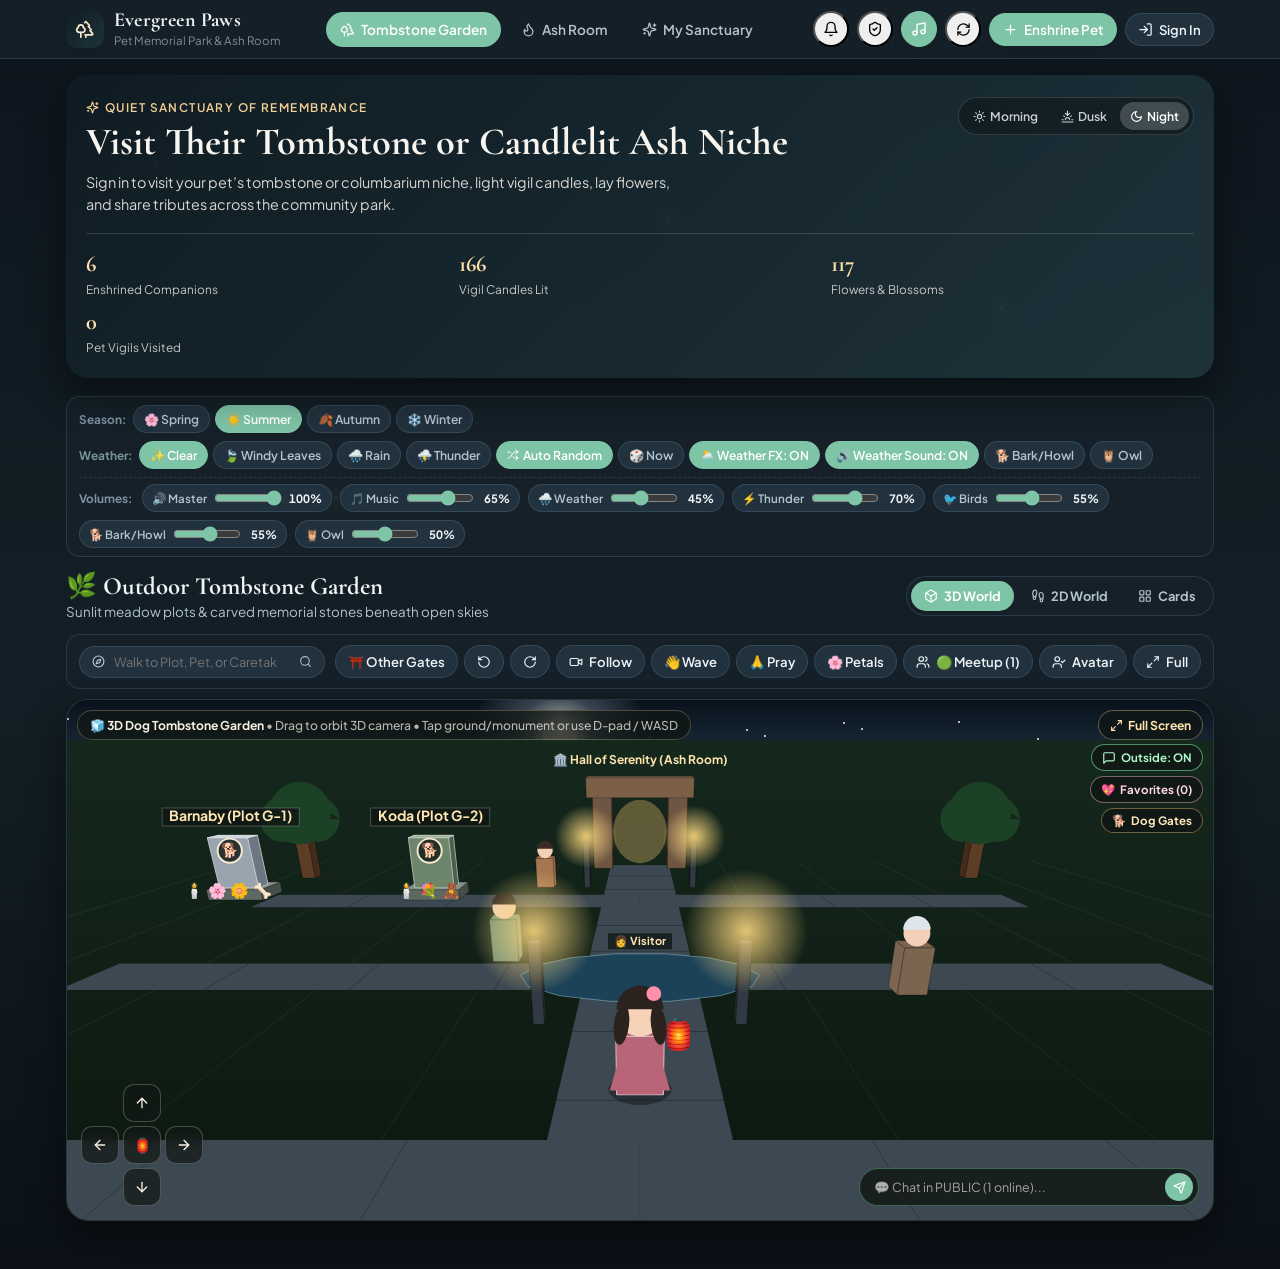
==== commit 0451ae36: "Deploy v1.0.5 Check Update modal, compact top bar & wrapped Full Scene menu (index-C-mtWw5G.js)" ====
--- a/babychloe/index.html
+++ b/babychloe/index.html
@@ -17,8 +17,8 @@
       href="https://fonts.googleapis.com/css2?family=Cormorant+Garamond:ital,wght@0,500;0,600;0,700;1,500&family=Plus+Jakarta+Sans:wght@400;500;600;700&display=swap"
       rel="stylesheet"
     />
-    <script type="module" src="./assets/index-o6ydzOhx.js"></script>
-    <link rel="stylesheet" href="./assets/index-Cq5pM-dF.css">
+    <script type="module" src="./assets/index-C-mtWw5G.js"></script>
+    <link rel="stylesheet" href="./assets/index-CxYthMvU.css">
   </head>
   <body>
     <div id="root"></div>
--- a/babychloe/assets/index-CxYthMvU.css
+++ b/babychloe/assets/index-CxYthMvU.css
@@ -0,0 +1 @@
+:root{--font-serif: "Cormorant Garamond", Georgia, serif;--font-sans: "Plus Jakarta Sans", -apple-system, BlinkMacSystemFont, sans-serif;--radius-lg: 22px;--radius-md: 14px;--radius-sm: 10px}*{box-sizing:border-box}html,body{margin:0;padding:0;font-family:var(--font-sans);-webkit-font-smoothing:antialiased;overflow-x:hidden}button,input,textarea,select{font-family:inherit}.park-shell{min-height:100vh;position:relative;transition:background .5s ease,color .4s ease;padding-bottom:84px}.theme-morning{--bg-page: linear-gradient(180deg, #eef4ee 0%, #f7f4ec 55%, #eef2e8 100%);--bg-surface: rgba(255, 255, 255, .88);--bg-surface-strong: #ffffff;--bg-elevated: #f5f2ea;--bg-columbarium: linear-gradient(180deg, #2d241f 0%, #201915 100%);--text-primary: #1f2b24;--text-secondary: #536358;--text-muted: #7a887e;--border-soft: rgba(45, 70, 52, .13);--accent: #3d6b52;--accent-warm: #c2853c;--accent-soft: rgba(61, 107, 82, .12);--hero-bg: linear-gradient(135deg, rgba(45, 75, 58, .94), rgba(78, 108, 86, .9));--shadow-card: 0 12px 32px rgba(27, 45, 32, .08);--firefly-opacity: .25}.theme-dusk{--bg-page: linear-gradient(180deg, #2b2129 0%, #3a2a30 48%, #211d26 100%);--bg-surface: rgba(48, 37, 44, .88);--bg-surface-strong: #372a32;--bg-elevated: #42333b;--bg-columbarium: linear-gradient(180deg, #221714 0%, #150e0c 100%);--text-primary: #f8efe6;--text-secondary: #d7c3b8;--text-muted: #a69088;--border-soft: rgba(247, 198, 146, .18);--accent: #e5a05d;--accent-warm: #f3b56c;--accent-soft: rgba(229, 160, 93, .16);--hero-bg: linear-gradient(135deg, rgba(66, 39, 46, .95), rgba(114, 68, 59, .9));--shadow-card: 0 14px 36px rgba(10, 6, 8, .35);--firefly-opacity: .72}.theme-night{--bg-page: linear-gradient(180deg, #0d151d 0%, #131f26 52%, #0b1117 100%);--bg-surface: rgba(22, 33, 42, .88);--bg-surface-strong: #192630;--bg-elevated: #21313d;--bg-columbarium: linear-gradient(180deg, #161312 0%, #0d0b0a 100%);--text-primary: #eef4f7;--text-secondary: #b2c3ce;--text-muted: #7c919e;--border-soft: rgba(164, 206, 232, .15);--accent: #7ec4a7;--accent-warm: #f2be6b;--accent-soft: rgba(126, 196, 167, .14);--hero-bg: linear-gradient(135deg, rgba(16, 28, 36, .96), rgba(31, 52, 60, .92));--shadow-card: 0 16px 38px rgba(0, 0, 0, .45);--firefly-opacity: .95}.park-shell{background:var(--bg-page);color:var(--text-primary)}.ambient-layer{pointer-events:none;position:fixed;top:0;right:0;bottom:0;left:0;overflow:hidden;z-index:0;opacity:var(--firefly-opacity)}.firefly{position:absolute;width:6px;height:6px;border-radius:50%;background:radial-gradient(circle,#ffe49c,#ffe49c00 70%);box-shadow:0 0 12px 3px #ffd67a8c;animation:fireflyFloat 9s ease-in-out infinite}.firefly.f1{top:18%;left:12%;animation-delay:0s}.firefly.f2{top:34%;left:78%;animation-delay:1.8s}.firefly.f3{top:55%;left:26%;animation-delay:3.1s}.firefly.f4{top:72%;left:86%;animation-delay:4.5s}.firefly.f5{top:24%;left:52%;animation-delay:2.4s}.firefly.f6{top:82%;left:42%;animation-delay:5.7s}@keyframes fireflyFloat{0%,to{transform:translate(0) scale(.8);opacity:.35}50%{transform:translate(16px,-22px) scale(1.3);opacity:1}}@keyframes flameFlicker{0%,to{transform:scaleY(1) rotate(-2deg);opacity:.95}50%{transform:scaleY(1.12) rotate(2deg);opacity:1}}@keyframes smokeRise{0%{transform:translateY(0) translate(0) scale(.8);opacity:.65}50%{transform:translateY(-16px) translate(4px) scale(1.1);opacity:.4}to{transform:translateY(-32px) translate(-3px) scale(1.4);opacity:0}}@keyframes petalFall{0%{transform:translateY(-10px) rotate(0);opacity:0}20%{opacity:.85}to{transform:translateY(80px) rotate(120deg);opacity:0}}@keyframes bellRipple{0%{transform:scale(.95);opacity:.85}to{transform:scale(1.06);opacity:0}}.top-bar{position:sticky;top:0;z-index:30;backdrop-filter:blur(14px);-webkit-backdrop-filter:blur(14px);background:var(--bg-surface);border-bottom:1px solid var(--border-soft)}.top-bar-inner{max-width:1180px;margin:0 auto;padding:10px 16px;display:flex;align-items:center;justify-content:space-between;gap:10px}.brand-group{display:flex;align-items:center;gap:10px;min-width:0}.brand-crest{width:38px;height:38px;border-radius:12px;background:var(--hero-bg);color:#f9e8c8;display:grid;place-items:center;flex-shrink:0;box-shadow:0 4px 12px #00000029}.brand-title{font-family:var(--font-serif);font-size:1.25rem;font-weight:700;line-height:1.05;margin:0;letter-spacing:.01em}.brand-sub{font-size:.72rem;color:var(--text-muted);margin:2px 0 0}.top-actions{display:flex;align-items:center;gap:8px}.desktop-nav{display:none;gap:6px}@media (min-width: 860px){.desktop-nav{display:flex}.park-shell{padding-bottom:32px}}.nav-pill{border:1px solid transparent;background:transparent;color:var(--text-secondary);padding:8px 13px;border-radius:999px;font-size:.85rem;font-weight:600;display:inline-flex;align-items:center;gap:6px;cursor:pointer;transition:all .2s ease}.nav-pill:hover{background:var(--accent-soft);color:var(--text-primary)}.nav-pill.active{background:var(--accent);color:#fff}.btn-primary{background:var(--accent);color:#fff;border:none;border-radius:999px;padding:8px 14px;font-size:.84rem;font-weight:600;display:inline-flex;align-items:center;gap:6px;cursor:pointer;box-shadow:0 4px 14px #00000024;transition:transform .15s ease,opacity .2s ease}.btn-primary:hover{transform:translateY(-1px);opacity:.94}.btn-ghost{background:var(--bg-elevated);color:var(--text-primary);border:1px solid var(--border-soft);border-radius:999px;padding:7px 12px;font-size:.82rem;font-weight:600;display:inline-flex;align-items:center;gap:6px;cursor:pointer}.btn-ghost:hover{border-color:var(--accent)}.user-chip{display:inline-flex;align-items:center;gap:6px;background:var(--accent-soft);color:var(--text-primary);border:1px solid var(--border-soft);border-radius:999px;padding:5px 10px 5px 6px;font-size:.8rem;font-weight:600;cursor:pointer}.user-avatar-dot{width:24px;height:24px;border-radius:50%;background:var(--accent);color:#fff;display:grid;place-items:center;font-size:.72rem;font-weight:700}.main-content{position:relative;z-index:1;max-width:1180px;margin:0 auto;padding:16px}.hero-card{background:var(--hero-bg);color:#f8f5ef;border-radius:var(--radius-lg);padding:22px 20px;position:relative;overflow:hidden;box-shadow:var(--shadow-card);margin-bottom:18px}.hero-top{display:flex;flex-wrap:wrap;justify-content:space-between;align-items:flex-start;gap:14px}.hero-eyebrow{display:inline-flex;align-items:center;gap:6px;font-size:.74rem;text-transform:uppercase;letter-spacing:.12em;color:#f3cf94;font-weight:600;margin-bottom:6px}.hero-heading{font-family:var(--font-serif);font-size:clamp(1.7rem,4vw,2.4rem);font-weight:700;margin:0 0 8px;line-height:1.12}.hero-desc{margin:0;max-width:600px;font-size:.9rem;line-height:1.5;color:#f8f5efdb}.atmosphere-picker{display:inline-flex;background:#00000047;padding:4px;border-radius:999px;border:1px solid rgba(255,255,255,.14);gap:3px}.atm-btn{border:none;background:transparent;color:#ffffffc7;font-size:.76rem;font-weight:600;padding:6px 10px;border-radius:999px;cursor:pointer;display:inline-flex;align-items:center;gap:4px}.atm-btn.active{background:#fff3;color:#fff}.hero-stats{display:grid;grid-template-columns:repeat(3,minmax(0,1fr));gap:10px;margin-top:18px;padding-top:16px;border-top:1px solid rgba(255,255,255,.15)}.stat-item strong{display:block;font-family:var(--font-serif);font-size:1.4rem;color:#ffe2ad}.stat-item span{font-size:.74rem;color:#f8f5efc7}.controls-row{display:flex;flex-wrap:wrap;gap:10px;align-items:center;justify-content:space-between;margin-bottom:18px}.search-box{flex:1 1 230px;display:flex;align-items:center;gap:8px;background:var(--bg-surface-strong);border:1px solid var(--border-soft);border-radius:999px;padding:8px 14px;color:var(--text-muted)}.search-box input{border:none;outline:none;background:transparent;color:var(--text-primary);width:100%;font-size:.88rem}.species-chips{display:flex;gap:6px;overflow-x:auto;padding-bottom:2px}.chip{border:1px solid var(--border-soft);background:var(--bg-surface);color:var(--text-secondary);border-radius:999px;padding:6px 12px;font-size:.8rem;font-weight:600;cursor:pointer;white-space:nowrap}.chip.active{background:var(--accent);color:#fff;border-color:var(--accent)}.section-header{display:flex;align-items:center;justify-content:space-between;gap:12px;margin-bottom:14px}.section-title{font-family:var(--font-serif);font-size:1.55rem;font-weight:700;margin:0;display:flex;align-items:center;gap:8px}.section-subtitle{margin:2px 0 0;font-size:.84rem;color:var(--text-secondary)}.memorial-grid{display:grid;grid-template-columns:repeat(auto-fill,minmax(280px,1fr));gap:16px}.memorial-card{background:var(--bg-surface);border:1px solid var(--border-soft);border-radius:var(--radius-lg);overflow:hidden;box-shadow:var(--shadow-card);display:flex;flex-direction:column;transition:transform .2s ease,border-color .2s ease;cursor:pointer}.memorial-card:hover{transform:translateY(-3px);border-color:var(--accent)}.memorial-card.ash-card{background:var(--bg-columbarium);color:#f7efe4;border-color:#d4a85347}.memorial-card.ash-card .card-meta,.memorial-card.ash-card .card-epitaph{color:#f7efe4c7}.card-body{padding:14px 16px 16px;display:flex;flex-direction:column;gap:8px;flex:1}.card-top-row{display:flex;justify-content:space-between;align-items:flex-start;gap:8px}.card-pet-name{font-family:var(--font-serif);font-size:1.4rem;font-weight:700;margin:0;line-height:1.1}.card-meta{font-size:.78rem;color:var(--text-secondary);margin:3px 0 0}.location-badge{font-size:.72rem;font-weight:700;padding:4px 9px;border-radius:999px;background:var(--accent-soft);color:var(--accent);white-space:nowrap}.ash-card .location-badge{background:#d4a85333;color:#f3cf85}.owner-pill{display:inline-flex;align-items:center;gap:4px;font-size:.7rem;font-weight:700;padding:3px 8px;border-radius:999px;background:#c2853c33;color:#e4a853}.card-epitaph{font-family:var(--font-serif);font-style:italic;font-size:.98rem;line-height:1.38;color:var(--text-secondary);margin:2px 0;display:-webkit-box;-webkit-line-clamp:2;-webkit-box-orient:vertical;overflow:hidden}.card-footer{margin-top:auto;padding-top:10px;border-top:1px solid var(--border-soft);display:flex;justify-content:space-between;align-items:center;font-size:.78rem}.ash-card .card-footer{border-top-color:#ffffff1a}.ritual-counts{display:flex;gap:10px;color:var(--text-muted)}.ash-card .ritual-counts{color:#f7efe4b3}.visit-cta{font-weight:700;color:var(--accent);display:inline-flex;align-items:center;gap:4px}.ash-card .visit-cta{color:#f4c977}.monument-stage{position:relative;width:100%;overflow:hidden;display:flex;flex-direction:column;align-items:center;justify-content:flex-end}.monument-stage.compact{height:206px;padding:14px 12px 0}.monument-stage.full{height:300px;padding:20px 16px 0;border-radius:var(--radius-lg)}.stage-tombstone{background:linear-gradient(180deg,#87a796,#a5bea9 54%,#577856)}.theme-dusk .stage-tombstone{background:linear-gradient(180deg,#5c3f4a,#8e5f5a 55%,#374a38)}.theme-night .stage-tombstone{background:linear-gradient(180deg,#101e2b,#1d3240 58%,#1a3022)}.stage-stars{position:absolute;top:0;right:0;bottom:0;left:0;background-image:radial-gradient(1.5px 1.5px at 20% 22%,rgba(255,255,255,.8),transparent),radial-gradient(1.5px 1.5px at 74% 16%,rgba(255,240,195,.85),transparent),radial-gradient(1px 1px at 48% 12%,rgba(255,255,255,.7),transparent),radial-gradient(1.5px 1.5px at 85% 34%,rgba(255,255,255,.75),transparent);opacity:.65;pointer-events:none}.tombstone-stone{position:relative;z-index:2;width:148px;min-height:152px;padding:14px 12px 18px;display:flex;flex-direction:column;align-items:center;text-align:center;box-shadow:0 12px 24px #00000047;transition:transform .25s ease}.monument-stage.full .tombstone-stone{width:196px;min-height:214px;padding:18px 16px 22px}.stone-classic-granite{border-radius:74px 74px 8px 8px;background:linear-gradient(155deg,#cfd6dc,#98a2ac 55%,#737d87);border:2px solid rgba(255,255,255,.45);color:#1f2933}.stone-angel-wings{border-radius:84px 84px 10px 10px;background:linear-gradient(155deg,#fbf7ee,#e4dccb 65%,#cbc0aa);border:2px solid rgba(255,248,232,.8);color:#3a3126}.stone-rose-heart{border-radius:50% 50% 18px 18px/34% 34% 12px 12px;background:linear-gradient(155deg,#f9dfe5,#e5b2be 60%,#c68d9b);border:2px solid rgba(255,236,240,.75);color:#46232c}.stone-moss-celtic{border-radius:18px 18px 6px 6px;background:linear-gradient(155deg,#a7b8a3,#6f866d 60%,#4d624d);border:2px solid rgba(206,230,196,.48);color:#f2f7ef}.stone-portrait{width:56px;height:56px;border-radius:50%;object-fit:cover;border:3px solid rgba(255,255,255,.88);box-shadow:0 4px 10px #00000040;margin-bottom:6px}.monument-stage.full .stone-portrait{width:78px;height:78px;margin-bottom:10px}.stone-name{font-family:var(--font-serif);font-weight:700;font-size:1.05rem;line-height:1.05}.monument-stage.full .stone-name{font-size:1.35rem}.stone-years{font-size:.66rem;opacity:.82;margin-top:2px;letter-spacing:.04em}.meadow-base{position:relative;z-index:3;width:100%;height:32px;background:linear-gradient(180deg,#4b7049,#345233);border-top:2px solid rgba(173,214,152,.35);display:flex;align-items:center;justify-content:center;gap:8px;padding:0 12px}.monument-stage.full .meadow-base{height:44px;gap:12px}.stage-ash-room{background:radial-gradient(circle at 50% 18%,#ffce8047,#2b1f1a 52%,#17100e);box-shadow:inset 0 0 40px #000000a6}.niche-alcove{position:relative;z-index:2;width:82%;max-width:240px;height:168px;background:linear-gradient(180deg,#3c2b23,#241914);border:4px solid #72543f;border-bottom:none;border-radius:16px 16px 0 0;box-shadow:inset 0 16px 28px #ffc67029,0 12px 28px #00000080;display:flex;flex-direction:column;align-items:center;justify-content:flex-end;padding:10px 10px 8px}.monument-stage.full .niche-alcove{max-width:310px;height:242px;padding:14px 16px 10px}.niche-spotlight{position:absolute;top:0;left:50%;transform:translate(-50%);width:70%;height:75%;background:radial-gradient(ellipse at top,rgba(255,214,140,.34),transparent 72%);pointer-events:none}.niche-row{position:relative;z-index:2;display:flex;flex-direction:column;align-items:center;justify-content:center;gap:6px;width:100%}.niche-frame{width:54px;height:54px;border-radius:50%;padding:2.5px;background:linear-gradient(135deg,#f3d287,#8a6432);box-shadow:0 4px 12px #00000073}.monument-stage.full .niche-frame{width:78px;height:78px}.niche-frame img{width:100%;height:100%;object-fit:cover;border-radius:50%;display:block}.urn-svg{width:44px;height:60px;filter:drop-shadow(0 6px 10px rgba(0,0,0,.45))}.monument-stage.full .urn-svg{width:78px;height:112px}.niche-plaque{margin-top:6px;background:linear-gradient(90deg,#b88e46,#e5c37a,#b88e46);color:#291c0b;font-size:.68rem;font-weight:800;letter-spacing:.06em;padding:2px 10px;border-radius:4px;text-transform:uppercase}.niche-shelf{position:relative;z-index:3;width:100%;height:30px;background:linear-gradient(180deg,#5e4230,#3d2a1e);border-top:2px solid #967252;display:flex;align-items:center;justify-content:center;gap:10px}.monument-stage.full .niche-shelf{height:42px;gap:14px}.offering-token{position:relative;display:inline-flex;align-items:center;justify-content:center;font-size:1.05rem;filter:drop-shadow(0 2px 4px rgba(0,0,0,.4))}.monument-stage.full .offering-token{font-size:1.35rem}.candle-glow{position:relative}.candle-glow:before{content:"";position:absolute;top:-4px;left:50%;transform:translate(-50%);width:18px;height:18px;border-radius:50%;background:radial-gradient(circle,rgba(255,200,90,.85),transparent 70%);animation:flameFlicker 1.4s ease-in-out infinite;pointer-events:none}.incense-smoke:after{content:"〰";position:absolute;top:-14px;left:50%;font-size:.75rem;color:#ebf2f5b8;animation:smokeRise 2.8s ease-out infinite;pointer-events:none}.modal-backdrop{position:fixed;top:0;right:0;bottom:0;left:0;z-index:95;background:#080c0eb8;-webkit-backdrop-filter:blur(6px);backdrop-filter:blur(6px);display:flex;align-items:center;justify-content:center;padding:12px}.modal-panel{width:100%;max-width:720px;max-height:92vh;overflow-y:auto;background:var(--bg-surface-strong);color:var(--text-primary);border:1px solid var(--border-soft);border-radius:var(--radius-lg);box-shadow:0 24px 60px #00000073;padding:18px;position:relative}.modal-panel.narrow{max-width:460px}.modal-header{display:flex;justify-content:space-between;align-items:flex-start;gap:12px;margin-bottom:14px}.modal-close{width:34px;height:34px;border-radius:50%;border:1px solid var(--border-soft);background:var(--bg-elevated);color:var(--text-primary);display:grid;place-items:center;cursor:pointer;flex-shrink:0}.ritual-bar{display:grid;grid-template-columns:repeat(2,minmax(0,1fr));gap:8px;margin:14px 0}@media (min-width: 600px){.ritual-bar{grid-template-columns:repeat(4,minmax(0,1fr))}}.ritual-btn{border:1px solid var(--border-soft);background:var(--bg-elevated);color:var(--text-primary);border-radius:var(--radius-md);padding:10px 8px;font-size:.8rem;font-weight:600;display:flex;flex-direction:column;align-items:center;gap:4px;cursor:pointer;transition:all .15s ease}.ritual-btn:hover{border-color:var(--accent-warm);transform:translateY(-1px)}.ritual-btn.active{border-color:var(--accent);background:var(--accent-soft)}.picker-popover{background:var(--bg-elevated);border:1px solid var(--border-soft);border-radius:var(--radius-md);padding:10px;margin-bottom:12px;display:flex;flex-wrap:wrap;gap:8px}.picker-item{border:1px solid var(--border-soft);background:var(--bg-surface-strong);color:var(--text-primary);border-radius:999px;padding:6px 12px;font-size:.8rem;font-weight:600;cursor:pointer}.picker-item:hover{border-color:var(--accent)}.blessing-banner{background:var(--accent-soft);border:1px solid var(--accent);color:var(--text-primary);border-radius:var(--radius-md);padding:10px 12px;font-size:.85rem;font-weight:600;display:flex;align-items:center;gap:8px;margin-bottom:12px}.modal-tabs{display:flex;gap:6px;overflow-x:auto;border-bottom:1px solid var(--border-soft);padding-bottom:8px;margin-bottom:14px}.modal-tab{border:none;background:transparent;color:var(--text-secondary);font-size:.83rem;font-weight:600;padding:7px 12px;border-radius:999px;cursor:pointer;white-space:nowrap}.modal-tab.active{background:var(--accent);color:#fff}.trait-row{display:flex;flex-wrap:wrap;gap:6px;margin:8px 0 12px}.trait-tag{font-size:.74rem;font-weight:600;padding:4px 10px;border-radius:999px;background:var(--bg-elevated);border:1px solid var(--border-soft)}.log-list{display:flex;flex-direction:column;gap:8px}.log-item{background:var(--bg-elevated);border:1px solid var(--border-soft);border-radius:var(--radius-sm);padding:10px 12px;display:flex;justify-content:space-between;align-items:flex-start;gap:10px;font-size:.84rem}.memories-grid{display:grid;grid-template-columns:repeat(auto-fill,minmax(180px,1fr));gap:10px}.memory-card{background:var(--bg-elevated);border:1px solid var(--border-soft);border-radius:var(--radius-md);overflow:hidden}.memory-card img{width:100%;height:140px;object-fit:cover;display:block}.memory-caption{padding:8px 10px;font-size:.78rem;color:var(--text-secondary)}.form-grid{display:grid;gap:12px}.form-row-2{display:grid;grid-template-columns:1fr 1fr;gap:10px}@media (max-width: 520px){.form-row-2{grid-template-columns:1fr}}.field-label{display:block;font-size:.78rem;font-weight:700;color:var(--text-secondary);margin-bottom:5px}.input-control{width:100%;background:var(--bg-elevated);color:var(--text-primary);border:1px solid var(--border-soft);border-radius:var(--radius-sm);padding:9px 11px;font-size:.88rem;outline:none}.input-control:focus{border-color:var(--accent)}.style-grid{display:grid;grid-template-columns:repeat(2,minmax(0,1fr));gap:8px}.style-option{border:1px solid var(--border-soft);background:var(--bg-elevated);color:var(--text-primary);border-radius:var(--radius-sm);padding:9px 10px;text-align:left;cursor:pointer}.style-option.active{border-color:var(--accent);background:var(--accent-soft)}.preset-thumbs{display:flex;gap:8px;overflow-x:auto;padding:4px 0}.preset-thumb{width:56px;height:56px;border-radius:12px;overflow:hidden;border:2px solid transparent;padding:0;cursor:pointer;flex-shrink:0}.preset-thumb.active{border-color:var(--accent)}.preset-thumb img{width:100%;height:100%;object-fit:cover;display:block}.mobile-bottom-nav{position:fixed;bottom:0;left:0;right:0;z-index:40;background:var(--bg-surface-strong);border-top:1px solid var(--border-soft);display:grid;grid-template-columns:repeat(3,1fr);padding:6px 8px calc(6px + env(safe-area-inset-bottom))}@media (min-width: 860px){.mobile-bottom-nav{display:none}}.mobile-nav-btn{border:none;background:transparent;color:var(--text-muted);display:flex;flex-direction:column;align-items:center;gap:3px;font-size:.7rem;font-weight:700;padding:6px 4px;border-radius:12px;cursor:pointer}.mobile-nav-btn.active{color:var(--accent);background:var(--accent-soft)}.empty-state{background:var(--bg-surface);border:1px dashed var(--border-soft);border-radius:var(--radius-lg);padding:36px 20px;text-align:center;color:var(--text-secondary)}.view-mode-switch{display:inline-flex;background:var(--bg-surface);border:1px solid var(--border-soft);border-radius:999px;padding:4px;gap:4px}.view-mode-btn{border:none;background:transparent;color:var(--text-secondary);font-size:.8rem;font-weight:700;padding:7px 13px;border-radius:999px;cursor:pointer;display:inline-flex;align-items:center;gap:6px}.view-mode-btn.active{background:var(--accent);color:#fff}.world-container{display:flex;flex-direction:column;gap:10px}.world-hud-top{display:flex;flex-wrap:wrap;justify-content:space-between;align-items:center;gap:10px;background:var(--bg-surface);border:1px solid var(--border-soft);border-radius:var(--radius-md);padding:10px 12px}.world-quick-pets{display:flex;align-items:center;gap:6px;overflow-x:auto;max-width:100%;padding-bottom:2px}.quick-pets-label{display:inline-flex;align-items:center;gap:4px;font-size:.76rem;font-weight:700;color:var(--text-muted);white-space:nowrap}.quick-pet-chip{border:1px solid var(--border-soft);background:var(--bg-elevated);color:var(--text-primary);border-radius:999px;padding:5px 10px;font-size:.77rem;font-weight:600;display:inline-flex;align-items:center;gap:4px;cursor:pointer;white-space:nowrap}.quick-pet-chip.active{border-color:var(--accent-warm);background:var(--accent-soft)}.world-canvas-wrap{position:relative;border-radius:var(--radius-lg);overflow:hidden;border:1px solid var(--border-soft);box-shadow:var(--shadow-card);background:#141c18}.world-canvas{width:100%;height:520px;display:block;cursor:pointer;touch-action:none}@media (max-width: 600px){.world-canvas{height:450px}.world-hint-text{display:none}}.world-room-pill{position:absolute;top:10px;left:10px;right:10px;width:fit-content;max-width:calc(100% - 20px);background:#101614c7;-webkit-backdrop-filter:blur(8px);backdrop-filter:blur(8px);color:#f6efe2;border:1px solid rgba(255,226,170,.25);border-radius:999px;padding:6px 12px;font-size:.76rem;font-weight:700;pointer-events:none}.world-hint-text{font-weight:500;color:#f6efe2bd}.world-toast{position:absolute;top:48px;left:50%;transform:translate(-50%);background:#18241eeb;color:#ffe3a8;border:1px solid rgba(255,214,130,.45);border-radius:999px;padding:6px 14px;font-size:.8rem;font-weight:600;display:inline-flex;align-items:center;gap:6px;pointer-events:none;z-index:10}.world-portal-prompt{position:absolute;bottom:62px;left:50%;transform:translate(-50%);z-index:18}.world-dpad{position:absolute;bottom:14px;left:14px;display:grid;grid-template-columns:repeat(3,38px);grid-template-rows:repeat(3,38px);gap:4px;z-index:12;user-select:none;-webkit-user-select:none}.dpad-btn{width:38px;height:38px;border-radius:11px;border:1px solid rgba(255,255,255,.22);background:#121816b8;-webkit-backdrop-filter:blur(6px);backdrop-filter:blur(6px);color:#f8f2e6;display:grid;place-items:center;cursor:pointer;padding:0;touch-action:manipulation}.dpad-btn:active{background:var(--accent);transform:scale(.95)}.dpad-btn.center{font-size:.95rem}.world-proximity-card{position:absolute;bottom:14px;right:14px;left:148px;max-width:520px;margin-left:auto;background:#141b19eb;-webkit-backdrop-filter:blur(10px);backdrop-filter:blur(10px);color:#f6efe4;border:1px solid rgba(255,216,138,.45);border-radius:16px;padding:10px 12px;display:flex;gap:10px;align-items:center;box-shadow:0 12px 28px #00000073;z-index:15}@media (max-width: 640px){.world-proximity-card{left:10px;right:10px;bottom:144px}}.proximity-pet-photo{width:54px;height:54px;border-radius:12px;object-fit:cover;border:2px solid rgba(255,216,138,.6);flex-shrink:0}.proximity-info{flex:1;min-width:0}.proximity-title-row{display:flex;align-items:center;justify-content:space-between;gap:6px}.proximity-epitaph{margin:3px 0 8px;font-family:var(--font-serif);font-style:italic;font-size:.88rem;color:#f6efe4d1;white-space:nowrap;overflow:hidden;text-overflow:ellipsis}.proximity-actions{display:flex;flex-wrap:wrap;gap:6px}.proximity-actions .btn-ghost{background:#ffffff1a;color:#f8f2e6;border-color:#fff3;padding:5px 9px;font-size:.74rem}.proximity-actions .btn-primary{padding:5px 11px;font-size:.75rem}.world-avatar-drawer{position:absolute;top:12px;right:12px;width:min(310px,calc(100% - 24px));background:var(--bg-surface-strong);color:var(--text-primary);border:1px solid var(--border-soft);border-radius:16px;padding:12px 14px;box-shadow:var(--shadow-card);z-index:20}.world-container.is-fullscreen{position:fixed;top:0;right:0;bottom:0;left:0;z-index:55;background:#0e1512;padding:0;margin:0;width:100vw;height:100dvh;display:flex;flex-direction:column;gap:0}.world-container.is-fullscreen .world-hud-top{border-radius:0;border-left:none;border-right:none;border-top:none;background:#101614f0;color:#f6efe2}.world-container.is-fullscreen .world-hud-top .btn-ghost{background:#ffffff14;color:#f6efe2;border-color:#ffffff2e}.world-container.is-fullscreen .world-canvas-wrap{flex:1;border-radius:0;border:none;height:100%}.world-container.is-fullscreen .world-canvas{height:100%!important}.world-fs-floating-btn{position:absolute;top:10px;right:10px;z-index:14;border:1px solid rgba(255,226,170,.35);background:#101614cc;-webkit-backdrop-filter:blur(8px);backdrop-filter:blur(8px);color:#ffe5ad;border-radius:999px;padding:6px 11px;font-size:.76rem;font-weight:700;display:inline-flex;align-items:center;gap:5px;cursor:pointer}.world-fs-floating-btn:hover{background:#202e28eb}.world-outside-chat-btn{position:absolute;top:44px;right:10px;z-index:14;border:1px solid rgba(255,255,255,.24);background:#101614d1;-webkit-backdrop-filter:blur(8px);backdrop-filter:blur(8px);color:#e6efe8;border-radius:999px;padding:5px 10px;font-size:.72rem;font-weight:700;display:inline-flex;align-items:center;gap:5px;cursor:pointer}.world-outside-chat-btn.is-on{border-color:#82f5af8c;color:#aef5c8}.world-outside-chat-btn.is-off{border-color:#f078788c;color:#f4b2b2}.world-favorites-btn{position:absolute;top:76px;right:10px;z-index:14;border:1px solid rgba(255,190,215,.45);background:#101614d6;-webkit-backdrop-filter:blur(8px);backdrop-filter:blur(8px);color:#ffd7e6;border-radius:999px;padding:5px 10px;font-size:.72rem;font-weight:700;display:inline-flex;align-items:center;gap:5px;cursor:pointer}.world-favorites-btn.active{background:#b84a76e6;border-color:#ffd57e;color:#fff}.world-gate-readonly-pill{position:absolute;top:108px;right:10px;z-index:14;border:1px solid rgba(255,213,126,.4);background:#101614cc;-webkit-backdrop-filter:blur(8px);backdrop-filter:blur(8px);color:#ffe7b8;border-radius:999px;padding:4px 10px;font-size:.72rem;font-weight:700;display:inline-flex;align-items:center;gap:5px;pointer-events:auto;cursor:default;-webkit-user-select:none;user-select:none}.world-chat-preview-3rows{position:absolute;bottom:54px;left:146px;right:14px;max-width:340px;margin-left:auto;display:flex;flex-direction:column;gap:3px;background:#0e1412ad;-webkit-backdrop-filter:blur(6px);backdrop-filter:blur(6px);border:1px solid rgba(255,255,255,.14);border-radius:11px;padding:6px 9px;z-index:12;pointer-events:none}.world-chat-preview-row{font-size:.72rem;line-height:1.3;color:#f4f1ea;overflow:hidden;text-overflow:ellipsis;white-space:nowrap}@keyframes inviteBlinkPulse{0%,to{border-color:#ffd57ef2;box-shadow:0 0 14px #ffd57e73;background:#1a241ef0}50%{border-color:#82f5aff2;box-shadow:0 0 18px #82f5af8c;background:#263022f5}}.world-group-invite-banner{position:absolute;top:84px;left:10px;z-index:16;width:min(270px,calc(100% - 20px));padding:9px 11px;border-radius:12px;border:2px solid rgba(255,213,126,.9);color:#fff8eb;-webkit-backdrop-filter:blur(8px);backdrop-filter:blur(8px);animation:inviteBlinkPulse 1.15s ease-in-out infinite;display:flex;flex-direction:column;gap:6px}.notif-bell-btn.has-invite{border-color:#ffd57e;animation:inviteBlinkPulse 1.2s ease-in-out infinite}.world-nearby-note{position:absolute;bottom:62px;left:50%;transform:translate(-50%);z-index:14;border:1.5px solid #ffd57e;background:#121a18eb;-webkit-backdrop-filter:blur(8px);backdrop-filter:blur(8px);color:#fff3d6;border-radius:999px;padding:7px 14px 7px 8px;display:inline-flex;align-items:center;gap:8px;font-size:.8rem;font-weight:700;cursor:pointer;box-shadow:0 8px 24px #00000073;max-width:calc(100% - 170px);animation:notePulse 2.2s ease-in-out infinite}@media (max-width: 640px){.world-nearby-note{left:auto;right:10px;bottom:60px;transform:none;max-width:calc(100% - 150px)}}@keyframes notePulse{0%,to{box-shadow:0 0 #ffd57e73,0 8px 24px #00000073}50%{box-shadow:0 0 0 6px #ffd57e00,0 8px 24px #00000073}}.world-nearby-note img{width:26px;height:26px;border-radius:50%;object-fit:cover;border:1.5px solid #ffd57e;flex-shrink:0}.world-nearby-note span{white-space:nowrap;overflow:hidden;text-overflow:ellipsis}.world-proximity-card{align-items:flex-start;padding:12px 36px 12px 12px}.vigil-close-btn{position:absolute;top:8px;right:8px;width:26px;height:26px;border-radius:50%;border:1px solid rgba(255,255,255,.22);background:#ffffff1a;color:#f8f2e6;display:grid;place-items:center;cursor:pointer}.vigil-close-btn:hover{background:#ffffff38}.vigil-latest-msg{background:#ffffff14;border-left:2.5px solid #ffd57e;border-radius:0 8px 8px 0;padding:5px 8px;font-size:.75rem;color:#f8f2e6e6;margin-bottom:7px;line-height:1.35}.vigil-message-form{display:flex;gap:6px;margin-bottom:8px}.vigil-message-form input{flex:1;min-width:0;background:#ffffff1a;color:#fff;border:1px solid rgba(255,255,255,.22);border-radius:999px;padding:6px 11px;font-size:.76rem;outline:none}.vigil-message-form input::placeholder{color:#f8f2e699}.vigil-message-form input:focus{border-color:#ffd57e}.message-popup-backdrop{position:fixed;top:0;right:0;bottom:0;left:0;z-index:80;background:#080c0eb8;-webkit-backdrop-filter:blur(6px);backdrop-filter:blur(6px);display:flex;align-items:center;justify-content:center;padding:14px}.message-popup-box{width:100%;max-width:440px;background:var(--bg-surface-strong);color:var(--text-primary);border:1px solid var(--border-soft);border-radius:var(--radius-lg);padding:16px;box-shadow:0 24px 60px #0000008c}.emoticon-bar{display:flex;flex-wrap:wrap;gap:6px;background:var(--bg-elevated);border:1px solid var(--border-soft);border-radius:var(--radius-md);padding:8px;margin-bottom:10px}.emoticon-btn{border:1px solid transparent;background:var(--bg-surface);border-radius:10px;padding:5px 8px;font-size:1.15rem;line-height:1;cursor:pointer;transition:transform .12s ease,border-color .15s ease}.emoticon-btn:hover{transform:scale(1.12);border-color:var(--accent)}.message-textarea{white-space:pre-wrap;overflow-wrap:break-word;word-break:break-word;resize:vertical;line-height:1.5;min-height:96px}.env-weather-bar{display:flex;flex-wrap:wrap;align-items:center;justify-content:space-between;gap:8px;background:var(--bg-surface);border:1px solid var(--border-soft);border-radius:var(--radius-md);padding:8px 12px;margin-bottom:14px}.env-group{display:flex;flex-wrap:wrap;align-items:center;gap:5px}.env-label{font-size:.74rem;font-weight:700;color:var(--text-muted);margin-right:2px}.env-pill{border:1px solid var(--border-soft);background:var(--bg-elevated);color:var(--text-secondary);border-radius:999px;padding:5px 10px;font-size:.76rem;font-weight:600;cursor:pointer;display:inline-flex;align-items:center;gap:4px}.env-pill.active{background:var(--accent);color:#fff;border-color:var(--accent)}.volume-mixer-row{width:100%;display:flex;flex-wrap:wrap;align-items:center;gap:8px;padding-top:6px;border-top:1px dashed var(--border-soft)}.volume-slider-item{display:inline-flex;align-items:center;gap:5px;background:var(--bg-elevated);border:1px solid var(--border-soft);border-radius:999px;padding:3px 9px;font-size:.72rem;color:var(--text-secondary)}.volume-slider-item input[type=range]{width:68px;accent-color:var(--accent);cursor:pointer}.volume-slider-label{font-weight:600;white-space:nowrap}.volume-slider-pct{min-width:29px;text-align:right;font-variant-numeric:tabular-nums;font-weight:700;color:var(--text-primary)}.armtip-notif{background:#783e12f0;border:1.5px solid #ffd57e;color:#fff6dc;border-radius:12px;padding:8px 12px;font-size:.78rem;font-weight:700;line-height:1.35;margin-bottom:8px;box-shadow:0 6px 18px #00000059;animation:armtipPop .22s ease-out}@keyframes armtipPop{0%{transform:translateY(4px) scale(.97);opacity:0}to{transform:translateY(0) scale(1);opacity:1}}.btn-given-today{opacity:.78;border-color:#ffd57e73!important}.top-music-btn{width:36px;height:36px;border-radius:50%;padding:0;display:inline-flex;align-items:center;justify-content:center;flex-shrink:0;cursor:pointer;transition:all .2s ease}.top-music-btn.is-on{background:var(--accent);color:#fff;border:1px solid var(--accent);box-shadow:0 3px 10px #00000029}.top-music-btn.is-off{background:var(--bg-elevated);color:var(--text-muted);border:1px solid var(--border-soft)}.music-icon-wrap{position:relative;display:inline-flex;align-items:center;justify-content:center;width:18px;height:18px}.music-slash{position:absolute;width:20px;height:2.2px;background:#e05252;border-radius:2px;transform:rotate(-45deg);box-shadow:0 0 0 1.5px var(--bg-elevated);pointer-events:none}.notif-bell-btn{position:relative}.notif-badge{position:absolute;top:-4px;right:-4px;min-width:17px;height:17px;padding:0 4px;border-radius:999px;background:#e05252;color:#fff;font-size:.65rem;font-weight:800;display:grid;place-items:center;border:1.5px solid var(--bg-surface)}@media (max-width: 600px){.top-bar-inner{padding:8px 12px;gap:8px}.brand-crest{width:32px;height:32px;border-radius:10px}.brand-title{font-size:1.08rem}.brand-sub{display:none}.top-actions{gap:6px;flex-shrink:0}.top-actions .btn-primary,.top-actions .btn-ghost{padding:6px 10px;font-size:.78rem}}.btn-ghost.active{background:var(--accent);color:#fff;border-color:var(--accent)}.world-chat-bar{position:absolute;bottom:14px;left:146px;right:14px;max-width:340px;margin-left:auto;display:flex;align-items:center;gap:6px;background:#101614d1;-webkit-backdrop-filter:blur(8px);backdrop-filter:blur(8px);border:1px solid rgba(130,245,175,.35);border-radius:999px;padding:4px 5px 4px 12px;z-index:13}.world-chat-bar input{flex:1;min-width:0;border:none;outline:none;background:transparent;color:#fff;font-size:.78rem}.world-chat-bar input::placeholder{color:#f6efe2a6}.world-chat-send{width:28px;height:28px;border-radius:50%;border:none;background:var(--accent);color:#fff;display:grid;place-items:center;cursor:pointer;flex-shrink:0}.mp-drawer{position:absolute;top:12px;right:12px;width:min(330px,calc(100% - 24px));max-height:calc(100% - 24px);overflow-y:auto;background:var(--bg-surface-strong);color:var(--text-primary);border:1px solid var(--border-soft);border-radius:16px;padding:12px 14px;box-shadow:var(--shadow-card);z-index:22}.mp-status-badge{font-size:.7rem;font-weight:700;padding:2px 8px;border-radius:999px;background:var(--bg-elevated);border:1px solid var(--border-soft)}.mp-status-badge.is-live{border-color:#6ee7a373}.mp-inline-form{display:flex;gap:5px;align-items:center}.mp-visitors-list{display:flex;flex-direction:column;gap:5px;max-height:120px;overflow-y:auto}.mp-visitor-row{display:flex;align-items:center;justify-content:space-between;gap:8px;background:var(--bg-elevated);border:1px solid var(--border-soft);border-radius:10px;padding:5px 8px;font-size:.78rem}.mp-visitor-row.is-self{border-color:#6ee7a366}.mp-cloak-dot{width:10px;height:10px;border-radius:50%;flex-shrink:0;border:1px solid rgba(255,255,255,.5)}.mp-room-tag{font-size:.7rem;color:var(--text-secondary)}.mp-chat-feed{background:var(--bg-elevated);border:1px solid var(--border-soft);border-radius:10px;padding:7px 9px;max-height:110px;overflow-y:auto;display:flex;flex-direction:column;gap:4px}.mp-chat-line{font-size:.76rem;line-height:1.35;word-break:break-word}.walk-search-wrap{position:relative;flex:1 1 240px;max-width:340px}.walk-search-box{display:flex;align-items:center;gap:7px;background:var(--bg-elevated);border:1px solid var(--border-soft);border-radius:999px;padding:6px 12px;color:var(--text-primary)}.walk-search-box input{border:none;outline:none;background:transparent;color:var(--text-primary);font-size:.8rem;width:100%;min-width:0}.walk-search-dropdown{position:absolute;top:calc(100% + 6px);left:0;right:0;background:var(--bg-surface-strong);border:1px solid var(--border-soft);border-radius:14px;box-shadow:var(--shadow-card);max-height:240px;overflow-y:auto;z-index:40;padding:6px;display:flex;flex-direction:column;gap:4px}.walk-search-item{border:1px solid transparent;background:var(--bg-elevated);color:var(--text-primary);border-radius:10px;padding:7px 10px;text-align:left;cursor:pointer;display:flex;flex-direction:column;gap:2px}.walk-search-item:hover,.walk-search-item.active{border-color:var(--accent)}.walk-search-main{display:flex;align-items:center;gap:6px;font-size:.82rem}.walk-search-code{margin-left:auto;font-size:.72rem;font-weight:700;color:var(--accent)}.walk-search-sub{font-size:.72rem;color:var(--text-muted)}.walk-search-empty{padding:10px;text-align:center;font-size:.78rem;color:var(--text-muted)}.world-hud-actions{display:flex;gap:6px;flex-wrap:wrap}body.world-is-fullscreen .main-content{z-index:auto!important}body.world-is-fullscreen .mobile-bottom-nav,body.world-is-fullscreen .top-bar{display:none!important}body.is-apk-app,body.is-apk-app *{-webkit-tap-highlight-color:transparent!important;tap-highlight-color:transparent!important}body.is-apk-app .world-canvas,body.is-apk-app .world-canvas-wrap{cursor:default!important;outline:none!important;-webkit-user-select:none;user-select:none;-webkit-touch-callout:none}body.is-apk-app .top-bar-inner{padding:6px 10px;gap:6px;flex-wrap:wrap}body.is-apk-app .brand-group{gap:6px}body.is-apk-app .brand-crest{width:28px;height:28px;border-radius:8px}body.is-apk-app .brand-title{font-size:.94rem;white-space:nowrap}body.is-apk-app .brand-sub{display:none}body.is-apk-app .top-actions{gap:5px;flex-wrap:wrap;justify-content:flex-end;max-width:100%;margin-left:auto}body.is-apk-app .top-actions .top-music-btn{width:30px;height:30px;padding:0;flex-shrink:0}body.is-apk-app .top-actions .btn-primary,body.is-apk-app .top-actions .btn-ghost,body.is-apk-app .top-actions .user-chip{padding:5px 9px;font-size:.73rem;white-space:nowrap;flex-shrink:0}body.is-apk-app .world-hud-top{padding:6px 8px;gap:6px;flex-direction:column;align-items:stretch}body.is-apk-app .walk-search-box{padding:4px 9px;min-height:30px}body.is-apk-app .walk-search-box input{font-size:.76rem}body.is-apk-app .world-hud-actions{flex-wrap:wrap;overflow:visible;gap:5px}body.is-apk-app .world-hud-actions .btn-ghost{padding:4px 8px;font-size:.72rem;white-space:nowrap;flex-shrink:0}.world-fullscene-menu-overlay{position:absolute;top:8px;left:8px;right:112px;z-index:20;display:flex;flex-direction:column;gap:6px;pointer-events:none}body.is-apk-app .world-fullscene-menu-overlay{right:56px}.world-fullscene-bar-row{display:flex;align-items:center;gap:6px;pointer-events:auto;max-width:560px}.world-fullscene-bar-row .walk-search-wrap{flex:1;min-width:0}.world-fullscene-bar-row .walk-search-box{background:#101614db;border-color:#ffe2aa57;color:#f6efe2}.world-fullscene-bar-row .walk-search-box input{color:#f6efe2}.world-fullmenu-toggle-btn{border:1px solid rgba(255,226,170,.42);background:#101614db;-webkit-backdrop-filter:blur(8px);backdrop-filter:blur(8px);color:#ffe8ba;border-radius:999px;padding:6px 11px;font-size:.76rem;font-weight:700;display:inline-flex;align-items:center;gap:5px;cursor:pointer;white-space:nowrap;flex-shrink:0}.world-fullmenu-toggle-btn.active{background:var(--accent);color:#fff;border-color:var(--accent)}.world-fullscene-drawer{pointer-events:auto;background:#0e1412eb;-webkit-backdrop-filter:blur(10px);backdrop-filter:blur(10px);border:1px solid rgba(255,226,170,.3);border-radius:14px;padding:8px;max-width:540px;box-shadow:0 12px 28px #0000007a}.world-fullscene-drawer .world-hud-actions{flex-wrap:wrap!important;overflow:visible!important;gap:5px}.world-fullscene-drawer .btn-ghost{background:#ffffff17;color:#f6efe2;border-color:#fff3;padding:5px 9px;font-size:.73rem}body.is-apk-app .park-shell{padding-bottom:calc(74px + env(safe-area-inset-bottom))}body.is-apk-app .world-container:not(.is-fullscreen) .world-canvas{height:clamp(360px,calc(100dvh - 185px),780px)}body.is-apk-app .world-container.is-fullscreen{width:100vw;height:100dvh;padding-top:env(safe-area-inset-top);padding-left:env(safe-area-inset-left);padding-right:env(safe-area-inset-right);padding-bottom:env(safe-area-inset-bottom);box-sizing:border-box}body.is-apk-app .world-container.is-fullscreen .world-canvas-wrap{flex:1 1 auto;min-height:0;height:100%}.world-container.is-fullscreen .world-room-pill{top:48px;left:8px;max-width:calc(100% - 120px)}body.is-apk-app .world-container.is-fullscreen .world-room-pill{top:48px;max-width:calc(100% - 60px)}body.is-apk-app .world-container.is-fullscreen .world-toast{top:78px}body.is-apk-app .world-container.is-fullscreen .world-group-invite-banner{top:82px}body.is-apk-app .world-room-pill{top:8px;left:8px;right:auto;max-width:calc(100% - 60px);padding:4px 9px;font-size:.68rem;white-space:nowrap;overflow:hidden;text-overflow:ellipsis}body.is-apk-app .world-toast{top:38px;max-width:calc(100% - 108px);padding:4px 10px;font-size:.72rem}body.is-apk-app .world-group-invite-banner{top:42px;left:8px;width:min(230px,calc(100% - 64px))}body.is-apk-app .world-fs-floating-btn,body.is-apk-app .world-outside-chat-btn,body.is-apk-app .world-favorites-btn,body.is-apk-app .world-gate-readonly-pill{width:36px;height:36px;padding:0;justify-content:center;border-radius:999px;right:10px}body.is-apk-app .world-fs-floating-btn{top:8px}body.is-apk-app .world-outside-chat-btn{top:50px}body.is-apk-app .world-favorites-btn{top:92px;font-size:1rem}body.is-apk-app .world-gate-readonly-pill{top:134px;font-size:1.05rem}.world-joystick-wrap{position:absolute;bottom:calc(16px + env(safe-area-inset-bottom));left:12px;z-index:16;display:inline-flex;align-items:flex-end;gap:6px;user-select:none;-webkit-user-select:none;touch-action:none}body.is-apk-app .world-container:not(.is-fullscreen) .world-joystick-wrap{bottom:calc(70px + env(safe-area-inset-bottom))}body.is-apk-app .world-container:not(.is-fullscreen) .world-chat-bar{left:146px;bottom:calc(70px + env(safe-area-inset-bottom))}body.is-apk-app .world-container:not(.is-fullscreen) .world-chat-preview-3rows{left:146px;bottom:calc(114px + env(safe-area-inset-bottom))}body.is-apk-app .world-container:not(.is-fullscreen) .world-nearby-note,body.is-apk-app .world-container:not(.is-fullscreen) .world-portal-prompt{bottom:calc(116px + env(safe-area-inset-bottom))}body.is-apk-app .world-container:not(.is-fullscreen) .world-proximity-card{bottom:calc(168px + env(safe-area-inset-bottom))}body.is-apk-app .world-container.is-fullscreen .world-joystick-wrap,body.is-apk-app .world-container.is-fullscreen .world-chat-bar{bottom:calc(16px + env(safe-area-inset-bottom))}body.is-apk-app .world-container.is-fullscreen .world-chat-bar,body.is-apk-app .world-container.is-fullscreen .world-chat-preview-3rows{left:146px}body.is-apk-app .world-container.is-fullscreen .world-chat-preview-3rows,body.is-apk-app .world-container.is-fullscreen .world-nearby-note,body.is-apk-app .world-container.is-fullscreen .world-portal-prompt{bottom:calc(62px + env(safe-area-inset-bottom))}.world-joystick-base{position:relative;width:84px;height:84px;border-radius:50%;background:radial-gradient(circle,#ffffff14,#101614b8 72%);border:2px solid rgba(255,226,170,.42);box-shadow:0 6px 18px #00000061,inset 0 0 12px #ffe2aa1f;display:grid;place-items:center;touch-action:none;-webkit-backdrop-filter:blur(6px);backdrop-filter:blur(6px)}.world-joystick-base.is-active{border-color:#ffd57e;background:radial-gradient(circle,#ffd57e29,#101614d1 74%)}.world-joystick-knob{width:36px;height:36px;border-radius:50%;background:radial-gradient(circle at 35% 30%,#fff4da,#e5b76b 58%,#b38036);border:2px solid rgba(255,255,255,.75);box-shadow:0 4px 12px #0000007a;pointer-events:none;transition:transform .03s linear}.world-joystick-lantern-btn{width:34px;height:34px;border-radius:50%;border:1px solid rgba(255,226,170,.42);background:#101614c7;color:#fff3d6;display:grid;place-items:center;font-size:.92rem;padding:0;cursor:pointer}
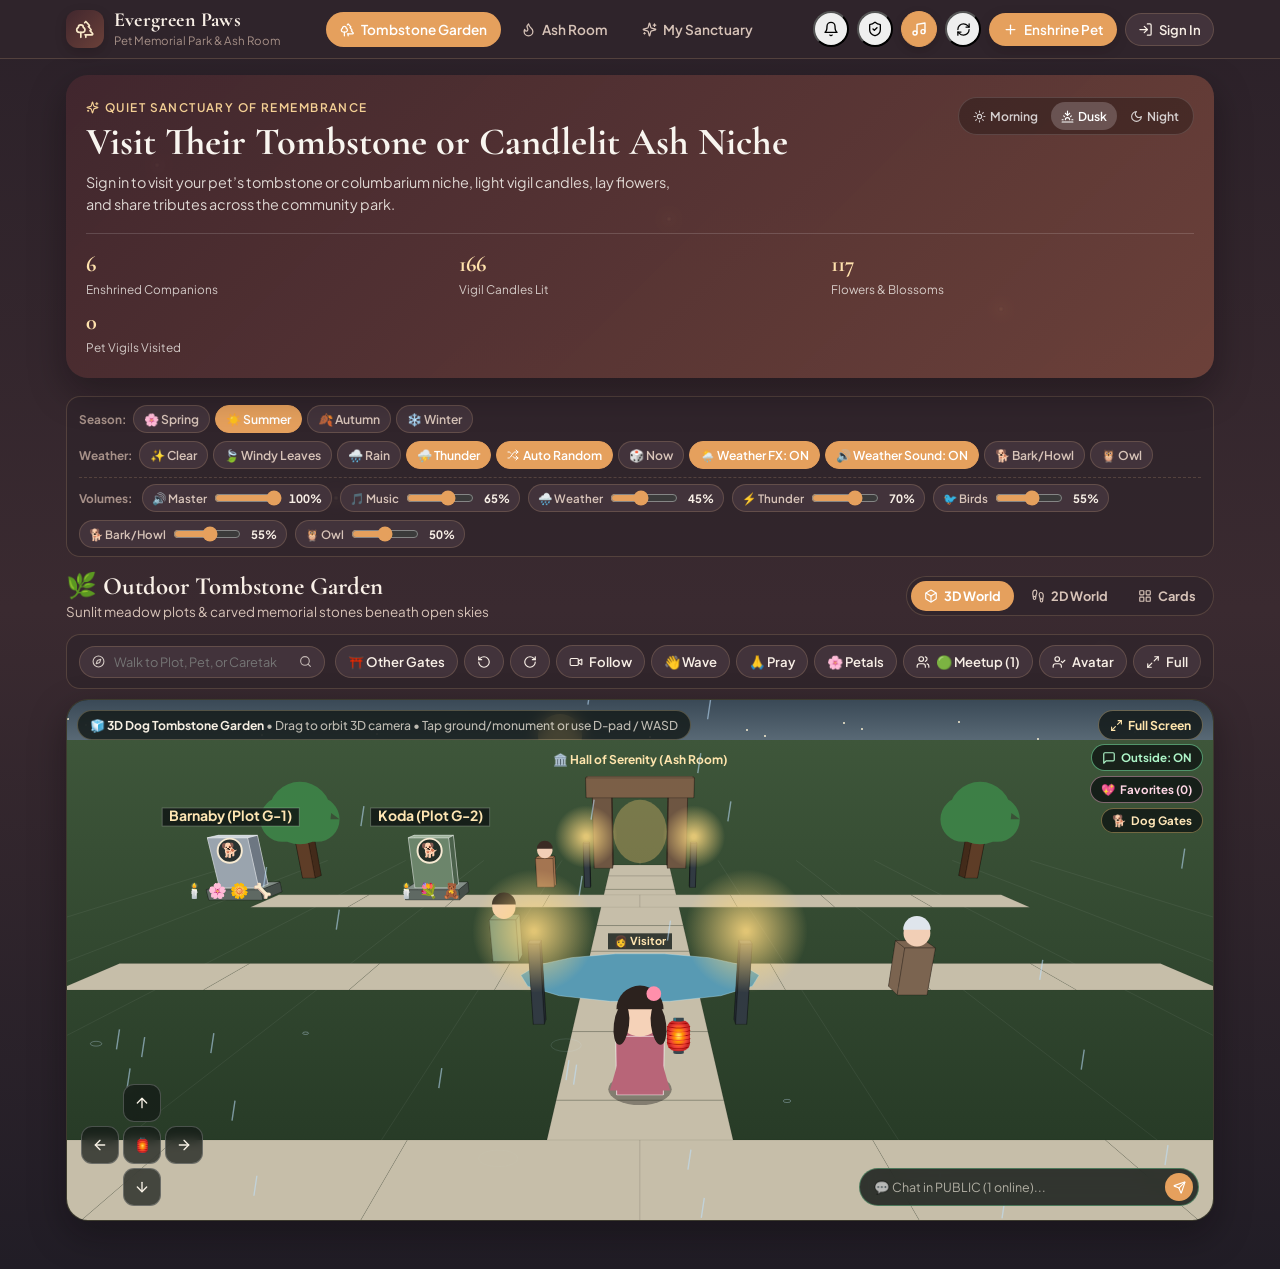
==== commit 29d228a1: "Deploy v1.0.6 search gap fix & Mobile Web joystick + icon HUD (index-B57S48bn.js)" ====
--- a/babychloe/index.html
+++ b/babychloe/index.html
@@ -17,8 +17,8 @@
       href="https://fonts.googleapis.com/css2?family=Cormorant+Garamond:ital,wght@0,500;0,600;0,700;1,500&family=Plus+Jakarta+Sans:wght@400;500;600;700&display=swap"
       rel="stylesheet"
     />
-    <script type="module" src="./assets/index-C-mtWw5G.js"></script>
-    <link rel="stylesheet" href="./assets/index-CxYthMvU.css">
+    <script type="module" src="./assets/index-B57S48bn.js"></script>
+    <link rel="stylesheet" href="./assets/index-DWlljMwe.css">
   </head>
   <body>
     <div id="root"></div>
--- a/babychloe/assets/index-DWlljMwe.css
+++ b/babychloe/assets/index-DWlljMwe.css
@@ -0,0 +1 @@
+:root{--font-serif: "Cormorant Garamond", Georgia, serif;--font-sans: "Plus Jakarta Sans", -apple-system, BlinkMacSystemFont, sans-serif;--radius-lg: 22px;--radius-md: 14px;--radius-sm: 10px}*{box-sizing:border-box}html,body{margin:0;padding:0;font-family:var(--font-sans);-webkit-font-smoothing:antialiased;overflow-x:hidden}button,input,textarea,select{font-family:inherit}.park-shell{min-height:100vh;position:relative;transition:background .5s ease,color .4s ease;padding-bottom:84px}.theme-morning{--bg-page: linear-gradient(180deg, #eef4ee 0%, #f7f4ec 55%, #eef2e8 100%);--bg-surface: rgba(255, 255, 255, .88);--bg-surface-strong: #ffffff;--bg-elevated: #f5f2ea;--bg-columbarium: linear-gradient(180deg, #2d241f 0%, #201915 100%);--text-primary: #1f2b24;--text-secondary: #536358;--text-muted: #7a887e;--border-soft: rgba(45, 70, 52, .13);--accent: #3d6b52;--accent-warm: #c2853c;--accent-soft: rgba(61, 107, 82, .12);--hero-bg: linear-gradient(135deg, rgba(45, 75, 58, .94), rgba(78, 108, 86, .9));--shadow-card: 0 12px 32px rgba(27, 45, 32, .08);--firefly-opacity: .25}.theme-dusk{--bg-page: linear-gradient(180deg, #2b2129 0%, #3a2a30 48%, #211d26 100%);--bg-surface: rgba(48, 37, 44, .88);--bg-surface-strong: #372a32;--bg-elevated: #42333b;--bg-columbarium: linear-gradient(180deg, #221714 0%, #150e0c 100%);--text-primary: #f8efe6;--text-secondary: #d7c3b8;--text-muted: #a69088;--border-soft: rgba(247, 198, 146, .18);--accent: #e5a05d;--accent-warm: #f3b56c;--accent-soft: rgba(229, 160, 93, .16);--hero-bg: linear-gradient(135deg, rgba(66, 39, 46, .95), rgba(114, 68, 59, .9));--shadow-card: 0 14px 36px rgba(10, 6, 8, .35);--firefly-opacity: .72}.theme-night{--bg-page: linear-gradient(180deg, #0d151d 0%, #131f26 52%, #0b1117 100%);--bg-surface: rgba(22, 33, 42, .88);--bg-surface-strong: #192630;--bg-elevated: #21313d;--bg-columbarium: linear-gradient(180deg, #161312 0%, #0d0b0a 100%);--text-primary: #eef4f7;--text-secondary: #b2c3ce;--text-muted: #7c919e;--border-soft: rgba(164, 206, 232, .15);--accent: #7ec4a7;--accent-warm: #f2be6b;--accent-soft: rgba(126, 196, 167, .14);--hero-bg: linear-gradient(135deg, rgba(16, 28, 36, .96), rgba(31, 52, 60, .92));--shadow-card: 0 16px 38px rgba(0, 0, 0, .45);--firefly-opacity: .95}.park-shell{background:var(--bg-page);color:var(--text-primary)}.ambient-layer{pointer-events:none;position:fixed;top:0;right:0;bottom:0;left:0;overflow:hidden;z-index:0;opacity:var(--firefly-opacity)}.firefly{position:absolute;width:6px;height:6px;border-radius:50%;background:radial-gradient(circle,#ffe49c,#ffe49c00 70%);box-shadow:0 0 12px 3px #ffd67a8c;animation:fireflyFloat 9s ease-in-out infinite}.firefly.f1{top:18%;left:12%;animation-delay:0s}.firefly.f2{top:34%;left:78%;animation-delay:1.8s}.firefly.f3{top:55%;left:26%;animation-delay:3.1s}.firefly.f4{top:72%;left:86%;animation-delay:4.5s}.firefly.f5{top:24%;left:52%;animation-delay:2.4s}.firefly.f6{top:82%;left:42%;animation-delay:5.7s}@keyframes fireflyFloat{0%,to{transform:translate(0) scale(.8);opacity:.35}50%{transform:translate(16px,-22px) scale(1.3);opacity:1}}@keyframes flameFlicker{0%,to{transform:scaleY(1) rotate(-2deg);opacity:.95}50%{transform:scaleY(1.12) rotate(2deg);opacity:1}}@keyframes smokeRise{0%{transform:translateY(0) translate(0) scale(.8);opacity:.65}50%{transform:translateY(-16px) translate(4px) scale(1.1);opacity:.4}to{transform:translateY(-32px) translate(-3px) scale(1.4);opacity:0}}@keyframes petalFall{0%{transform:translateY(-10px) rotate(0);opacity:0}20%{opacity:.85}to{transform:translateY(80px) rotate(120deg);opacity:0}}@keyframes bellRipple{0%{transform:scale(.95);opacity:.85}to{transform:scale(1.06);opacity:0}}.top-bar{position:sticky;top:0;z-index:30;backdrop-filter:blur(14px);-webkit-backdrop-filter:blur(14px);background:var(--bg-surface);border-bottom:1px solid var(--border-soft)}.top-bar-inner{max-width:1180px;margin:0 auto;padding:10px 16px;display:flex;align-items:center;justify-content:space-between;gap:10px}.brand-group{display:flex;align-items:center;gap:10px;min-width:0}.brand-crest{width:38px;height:38px;border-radius:12px;background:var(--hero-bg);color:#f9e8c8;display:grid;place-items:center;flex-shrink:0;box-shadow:0 4px 12px #00000029}.brand-title{font-family:var(--font-serif);font-size:1.25rem;font-weight:700;line-height:1.05;margin:0;letter-spacing:.01em}.brand-sub{font-size:.72rem;color:var(--text-muted);margin:2px 0 0}.top-actions{display:flex;align-items:center;gap:8px}.desktop-nav{display:none;gap:6px}@media (min-width: 860px){.desktop-nav{display:flex}.park-shell{padding-bottom:32px}}.nav-pill{border:1px solid transparent;background:transparent;color:var(--text-secondary);padding:8px 13px;border-radius:999px;font-size:.85rem;font-weight:600;display:inline-flex;align-items:center;gap:6px;cursor:pointer;transition:all .2s ease}.nav-pill:hover{background:var(--accent-soft);color:var(--text-primary)}.nav-pill.active{background:var(--accent);color:#fff}.btn-primary{background:var(--accent);color:#fff;border:none;border-radius:999px;padding:8px 14px;font-size:.84rem;font-weight:600;display:inline-flex;align-items:center;gap:6px;cursor:pointer;box-shadow:0 4px 14px #00000024;transition:transform .15s ease,opacity .2s ease}.btn-primary:hover{transform:translateY(-1px);opacity:.94}.btn-ghost{background:var(--bg-elevated);color:var(--text-primary);border:1px solid var(--border-soft);border-radius:999px;padding:7px 12px;font-size:.82rem;font-weight:600;display:inline-flex;align-items:center;gap:6px;cursor:pointer}.btn-ghost:hover{border-color:var(--accent)}.user-chip{display:inline-flex;align-items:center;gap:6px;background:var(--accent-soft);color:var(--text-primary);border:1px solid var(--border-soft);border-radius:999px;padding:5px 10px 5px 6px;font-size:.8rem;font-weight:600;cursor:pointer}.user-avatar-dot{width:24px;height:24px;border-radius:50%;background:var(--accent);color:#fff;display:grid;place-items:center;font-size:.72rem;font-weight:700}.main-content{position:relative;z-index:1;max-width:1180px;margin:0 auto;padding:16px}.hero-card{background:var(--hero-bg);color:#f8f5ef;border-radius:var(--radius-lg);padding:22px 20px;position:relative;overflow:hidden;box-shadow:var(--shadow-card);margin-bottom:18px}.hero-top{display:flex;flex-wrap:wrap;justify-content:space-between;align-items:flex-start;gap:14px}.hero-eyebrow{display:inline-flex;align-items:center;gap:6px;font-size:.74rem;text-transform:uppercase;letter-spacing:.12em;color:#f3cf94;font-weight:600;margin-bottom:6px}.hero-heading{font-family:var(--font-serif);font-size:clamp(1.7rem,4vw,2.4rem);font-weight:700;margin:0 0 8px;line-height:1.12}.hero-desc{margin:0;max-width:600px;font-size:.9rem;line-height:1.5;color:#f8f5efdb}.atmosphere-picker{display:inline-flex;background:#00000047;padding:4px;border-radius:999px;border:1px solid rgba(255,255,255,.14);gap:3px}.atm-btn{border:none;background:transparent;color:#ffffffc7;font-size:.76rem;font-weight:600;padding:6px 10px;border-radius:999px;cursor:pointer;display:inline-flex;align-items:center;gap:4px}.atm-btn.active{background:#fff3;color:#fff}.hero-stats{display:grid;grid-template-columns:repeat(3,minmax(0,1fr));gap:10px;margin-top:18px;padding-top:16px;border-top:1px solid rgba(255,255,255,.15)}.stat-item strong{display:block;font-family:var(--font-serif);font-size:1.4rem;color:#ffe2ad}.stat-item span{font-size:.74rem;color:#f8f5efc7}.controls-row{display:flex;flex-wrap:wrap;gap:10px;align-items:center;justify-content:space-between;margin-bottom:18px}.search-box{flex:1 1 230px;display:flex;align-items:center;gap:8px;background:var(--bg-surface-strong);border:1px solid var(--border-soft);border-radius:999px;padding:8px 14px;color:var(--text-muted)}.search-box input{border:none;outline:none;background:transparent;color:var(--text-primary);width:100%;font-size:.88rem}.species-chips{display:flex;gap:6px;overflow-x:auto;padding-bottom:2px}.chip{border:1px solid var(--border-soft);background:var(--bg-surface);color:var(--text-secondary);border-radius:999px;padding:6px 12px;font-size:.8rem;font-weight:600;cursor:pointer;white-space:nowrap}.chip.active{background:var(--accent);color:#fff;border-color:var(--accent)}.section-header{display:flex;align-items:center;justify-content:space-between;gap:12px;margin-bottom:14px}.section-title{font-family:var(--font-serif);font-size:1.55rem;font-weight:700;margin:0;display:flex;align-items:center;gap:8px}.section-subtitle{margin:2px 0 0;font-size:.84rem;color:var(--text-secondary)}.memorial-grid{display:grid;grid-template-columns:repeat(auto-fill,minmax(280px,1fr));gap:16px}.memorial-card{background:var(--bg-surface);border:1px solid var(--border-soft);border-radius:var(--radius-lg);overflow:hidden;box-shadow:var(--shadow-card);display:flex;flex-direction:column;transition:transform .2s ease,border-color .2s ease;cursor:pointer}.memorial-card:hover{transform:translateY(-3px);border-color:var(--accent)}.memorial-card.ash-card{background:var(--bg-columbarium);color:#f7efe4;border-color:#d4a85347}.memorial-card.ash-card .card-meta,.memorial-card.ash-card .card-epitaph{color:#f7efe4c7}.card-body{padding:14px 16px 16px;display:flex;flex-direction:column;gap:8px;flex:1}.card-top-row{display:flex;justify-content:space-between;align-items:flex-start;gap:8px}.card-pet-name{font-family:var(--font-serif);font-size:1.4rem;font-weight:700;margin:0;line-height:1.1}.card-meta{font-size:.78rem;color:var(--text-secondary);margin:3px 0 0}.location-badge{font-size:.72rem;font-weight:700;padding:4px 9px;border-radius:999px;background:var(--accent-soft);color:var(--accent);white-space:nowrap}.ash-card .location-badge{background:#d4a85333;color:#f3cf85}.owner-pill{display:inline-flex;align-items:center;gap:4px;font-size:.7rem;font-weight:700;padding:3px 8px;border-radius:999px;background:#c2853c33;color:#e4a853}.card-epitaph{font-family:var(--font-serif);font-style:italic;font-size:.98rem;line-height:1.38;color:var(--text-secondary);margin:2px 0;display:-webkit-box;-webkit-line-clamp:2;-webkit-box-orient:vertical;overflow:hidden}.card-footer{margin-top:auto;padding-top:10px;border-top:1px solid var(--border-soft);display:flex;justify-content:space-between;align-items:center;font-size:.78rem}.ash-card .card-footer{border-top-color:#ffffff1a}.ritual-counts{display:flex;gap:10px;color:var(--text-muted)}.ash-card .ritual-counts{color:#f7efe4b3}.visit-cta{font-weight:700;color:var(--accent);display:inline-flex;align-items:center;gap:4px}.ash-card .visit-cta{color:#f4c977}.monument-stage{position:relative;width:100%;overflow:hidden;display:flex;flex-direction:column;align-items:center;justify-content:flex-end}.monument-stage.compact{height:206px;padding:14px 12px 0}.monument-stage.full{height:300px;padding:20px 16px 0;border-radius:var(--radius-lg)}.stage-tombstone{background:linear-gradient(180deg,#87a796,#a5bea9 54%,#577856)}.theme-dusk .stage-tombstone{background:linear-gradient(180deg,#5c3f4a,#8e5f5a 55%,#374a38)}.theme-night .stage-tombstone{background:linear-gradient(180deg,#101e2b,#1d3240 58%,#1a3022)}.stage-stars{position:absolute;top:0;right:0;bottom:0;left:0;background-image:radial-gradient(1.5px 1.5px at 20% 22%,rgba(255,255,255,.8),transparent),radial-gradient(1.5px 1.5px at 74% 16%,rgba(255,240,195,.85),transparent),radial-gradient(1px 1px at 48% 12%,rgba(255,255,255,.7),transparent),radial-gradient(1.5px 1.5px at 85% 34%,rgba(255,255,255,.75),transparent);opacity:.65;pointer-events:none}.tombstone-stone{position:relative;z-index:2;width:148px;min-height:152px;padding:14px 12px 18px;display:flex;flex-direction:column;align-items:center;text-align:center;box-shadow:0 12px 24px #00000047;transition:transform .25s ease}.monument-stage.full .tombstone-stone{width:196px;min-height:214px;padding:18px 16px 22px}.stone-classic-granite{border-radius:74px 74px 8px 8px;background:linear-gradient(155deg,#cfd6dc,#98a2ac 55%,#737d87);border:2px solid rgba(255,255,255,.45);color:#1f2933}.stone-angel-wings{border-radius:84px 84px 10px 10px;background:linear-gradient(155deg,#fbf7ee,#e4dccb 65%,#cbc0aa);border:2px solid rgba(255,248,232,.8);color:#3a3126}.stone-rose-heart{border-radius:50% 50% 18px 18px/34% 34% 12px 12px;background:linear-gradient(155deg,#f9dfe5,#e5b2be 60%,#c68d9b);border:2px solid rgba(255,236,240,.75);color:#46232c}.stone-moss-celtic{border-radius:18px 18px 6px 6px;background:linear-gradient(155deg,#a7b8a3,#6f866d 60%,#4d624d);border:2px solid rgba(206,230,196,.48);color:#f2f7ef}.stone-portrait{width:56px;height:56px;border-radius:50%;object-fit:cover;border:3px solid rgba(255,255,255,.88);box-shadow:0 4px 10px #00000040;margin-bottom:6px}.monument-stage.full .stone-portrait{width:78px;height:78px;margin-bottom:10px}.stone-name{font-family:var(--font-serif);font-weight:700;font-size:1.05rem;line-height:1.05}.monument-stage.full .stone-name{font-size:1.35rem}.stone-years{font-size:.66rem;opacity:.82;margin-top:2px;letter-spacing:.04em}.meadow-base{position:relative;z-index:3;width:100%;height:32px;background:linear-gradient(180deg,#4b7049,#345233);border-top:2px solid rgba(173,214,152,.35);display:flex;align-items:center;justify-content:center;gap:8px;padding:0 12px}.monument-stage.full .meadow-base{height:44px;gap:12px}.stage-ash-room{background:radial-gradient(circle at 50% 18%,#ffce8047,#2b1f1a 52%,#17100e);box-shadow:inset 0 0 40px #000000a6}.niche-alcove{position:relative;z-index:2;width:82%;max-width:240px;height:168px;background:linear-gradient(180deg,#3c2b23,#241914);border:4px solid #72543f;border-bottom:none;border-radius:16px 16px 0 0;box-shadow:inset 0 16px 28px #ffc67029,0 12px 28px #00000080;display:flex;flex-direction:column;align-items:center;justify-content:flex-end;padding:10px 10px 8px}.monument-stage.full .niche-alcove{max-width:310px;height:242px;padding:14px 16px 10px}.niche-spotlight{position:absolute;top:0;left:50%;transform:translate(-50%);width:70%;height:75%;background:radial-gradient(ellipse at top,rgba(255,214,140,.34),transparent 72%);pointer-events:none}.niche-row{position:relative;z-index:2;display:flex;flex-direction:column;align-items:center;justify-content:center;gap:6px;width:100%}.niche-frame{width:54px;height:54px;border-radius:50%;padding:2.5px;background:linear-gradient(135deg,#f3d287,#8a6432);box-shadow:0 4px 12px #00000073}.monument-stage.full .niche-frame{width:78px;height:78px}.niche-frame img{width:100%;height:100%;object-fit:cover;border-radius:50%;display:block}.urn-svg{width:44px;height:60px;filter:drop-shadow(0 6px 10px rgba(0,0,0,.45))}.monument-stage.full .urn-svg{width:78px;height:112px}.niche-plaque{margin-top:6px;background:linear-gradient(90deg,#b88e46,#e5c37a,#b88e46);color:#291c0b;font-size:.68rem;font-weight:800;letter-spacing:.06em;padding:2px 10px;border-radius:4px;text-transform:uppercase}.niche-shelf{position:relative;z-index:3;width:100%;height:30px;background:linear-gradient(180deg,#5e4230,#3d2a1e);border-top:2px solid #967252;display:flex;align-items:center;justify-content:center;gap:10px}.monument-stage.full .niche-shelf{height:42px;gap:14px}.offering-token{position:relative;display:inline-flex;align-items:center;justify-content:center;font-size:1.05rem;filter:drop-shadow(0 2px 4px rgba(0,0,0,.4))}.monument-stage.full .offering-token{font-size:1.35rem}.candle-glow{position:relative}.candle-glow:before{content:"";position:absolute;top:-4px;left:50%;transform:translate(-50%);width:18px;height:18px;border-radius:50%;background:radial-gradient(circle,rgba(255,200,90,.85),transparent 70%);animation:flameFlicker 1.4s ease-in-out infinite;pointer-events:none}.incense-smoke:after{content:"〰";position:absolute;top:-14px;left:50%;font-size:.75rem;color:#ebf2f5b8;animation:smokeRise 2.8s ease-out infinite;pointer-events:none}.modal-backdrop{position:fixed;top:0;right:0;bottom:0;left:0;z-index:95;background:#080c0eb8;-webkit-backdrop-filter:blur(6px);backdrop-filter:blur(6px);display:flex;align-items:center;justify-content:center;padding:12px}.modal-panel{width:100%;max-width:720px;max-height:92vh;overflow-y:auto;background:var(--bg-surface-strong);color:var(--text-primary);border:1px solid var(--border-soft);border-radius:var(--radius-lg);box-shadow:0 24px 60px #00000073;padding:18px;position:relative}.modal-panel.narrow{max-width:460px}.modal-header{display:flex;justify-content:space-between;align-items:flex-start;gap:12px;margin-bottom:14px}.modal-close{width:34px;height:34px;border-radius:50%;border:1px solid var(--border-soft);background:var(--bg-elevated);color:var(--text-primary);display:grid;place-items:center;cursor:pointer;flex-shrink:0}.ritual-bar{display:grid;grid-template-columns:repeat(2,minmax(0,1fr));gap:8px;margin:14px 0}@media (min-width: 600px){.ritual-bar{grid-template-columns:repeat(4,minmax(0,1fr))}}.ritual-btn{border:1px solid var(--border-soft);background:var(--bg-elevated);color:var(--text-primary);border-radius:var(--radius-md);padding:10px 8px;font-size:.8rem;font-weight:600;display:flex;flex-direction:column;align-items:center;gap:4px;cursor:pointer;transition:all .15s ease}.ritual-btn:hover{border-color:var(--accent-warm);transform:translateY(-1px)}.ritual-btn.active{border-color:var(--accent);background:var(--accent-soft)}.picker-popover{background:var(--bg-elevated);border:1px solid var(--border-soft);border-radius:var(--radius-md);padding:10px;margin-bottom:12px;display:flex;flex-wrap:wrap;gap:8px}.picker-item{border:1px solid var(--border-soft);background:var(--bg-surface-strong);color:var(--text-primary);border-radius:999px;padding:6px 12px;font-size:.8rem;font-weight:600;cursor:pointer}.picker-item:hover{border-color:var(--accent)}.blessing-banner{background:var(--accent-soft);border:1px solid var(--accent);color:var(--text-primary);border-radius:var(--radius-md);padding:10px 12px;font-size:.85rem;font-weight:600;display:flex;align-items:center;gap:8px;margin-bottom:12px}.modal-tabs{display:flex;gap:6px;overflow-x:auto;border-bottom:1px solid var(--border-soft);padding-bottom:8px;margin-bottom:14px}.modal-tab{border:none;background:transparent;color:var(--text-secondary);font-size:.83rem;font-weight:600;padding:7px 12px;border-radius:999px;cursor:pointer;white-space:nowrap}.modal-tab.active{background:var(--accent);color:#fff}.trait-row{display:flex;flex-wrap:wrap;gap:6px;margin:8px 0 12px}.trait-tag{font-size:.74rem;font-weight:600;padding:4px 10px;border-radius:999px;background:var(--bg-elevated);border:1px solid var(--border-soft)}.log-list{display:flex;flex-direction:column;gap:8px}.log-item{background:var(--bg-elevated);border:1px solid var(--border-soft);border-radius:var(--radius-sm);padding:10px 12px;display:flex;justify-content:space-between;align-items:flex-start;gap:10px;font-size:.84rem}.memories-grid{display:grid;grid-template-columns:repeat(auto-fill,minmax(180px,1fr));gap:10px}.memory-card{background:var(--bg-elevated);border:1px solid var(--border-soft);border-radius:var(--radius-md);overflow:hidden}.memory-card img{width:100%;height:140px;object-fit:cover;display:block}.memory-caption{padding:8px 10px;font-size:.78rem;color:var(--text-secondary)}.form-grid{display:grid;gap:12px}.form-row-2{display:grid;grid-template-columns:1fr 1fr;gap:10px}@media (max-width: 520px){.form-row-2{grid-template-columns:1fr}}.field-label{display:block;font-size:.78rem;font-weight:700;color:var(--text-secondary);margin-bottom:5px}.input-control{width:100%;background:var(--bg-elevated);color:var(--text-primary);border:1px solid var(--border-soft);border-radius:var(--radius-sm);padding:9px 11px;font-size:.88rem;outline:none}.input-control:focus{border-color:var(--accent)}.style-grid{display:grid;grid-template-columns:repeat(2,minmax(0,1fr));gap:8px}.style-option{border:1px solid var(--border-soft);background:var(--bg-elevated);color:var(--text-primary);border-radius:var(--radius-sm);padding:9px 10px;text-align:left;cursor:pointer}.style-option.active{border-color:var(--accent);background:var(--accent-soft)}.preset-thumbs{display:flex;gap:8px;overflow-x:auto;padding:4px 0}.preset-thumb{width:56px;height:56px;border-radius:12px;overflow:hidden;border:2px solid transparent;padding:0;cursor:pointer;flex-shrink:0}.preset-thumb.active{border-color:var(--accent)}.preset-thumb img{width:100%;height:100%;object-fit:cover;display:block}.mobile-bottom-nav{position:fixed;bottom:0;left:0;right:0;z-index:40;background:var(--bg-surface-strong);border-top:1px solid var(--border-soft);display:grid;grid-template-columns:repeat(3,1fr);padding:6px 8px calc(6px + env(safe-area-inset-bottom))}@media (min-width: 860px){.mobile-bottom-nav{display:none}}.mobile-nav-btn{border:none;background:transparent;color:var(--text-muted);display:flex;flex-direction:column;align-items:center;gap:3px;font-size:.7rem;font-weight:700;padding:6px 4px;border-radius:12px;cursor:pointer}.mobile-nav-btn.active{color:var(--accent);background:var(--accent-soft)}.empty-state{background:var(--bg-surface);border:1px dashed var(--border-soft);border-radius:var(--radius-lg);padding:36px 20px;text-align:center;color:var(--text-secondary)}.view-mode-switch{display:inline-flex;background:var(--bg-surface);border:1px solid var(--border-soft);border-radius:999px;padding:4px;gap:4px}.view-mode-btn{border:none;background:transparent;color:var(--text-secondary);font-size:.8rem;font-weight:700;padding:7px 13px;border-radius:999px;cursor:pointer;display:inline-flex;align-items:center;gap:6px}.view-mode-btn.active{background:var(--accent);color:#fff}.world-container{display:flex;flex-direction:column;gap:10px}.world-hud-top{display:flex;flex-wrap:wrap;justify-content:space-between;align-items:center;gap:10px;background:var(--bg-surface);border:1px solid var(--border-soft);border-radius:var(--radius-md);padding:10px 12px}.world-quick-pets{display:flex;align-items:center;gap:6px;overflow-x:auto;max-width:100%;padding-bottom:2px}.quick-pets-label{display:inline-flex;align-items:center;gap:4px;font-size:.76rem;font-weight:700;color:var(--text-muted);white-space:nowrap}.quick-pet-chip{border:1px solid var(--border-soft);background:var(--bg-elevated);color:var(--text-primary);border-radius:999px;padding:5px 10px;font-size:.77rem;font-weight:600;display:inline-flex;align-items:center;gap:4px;cursor:pointer;white-space:nowrap}.quick-pet-chip.active{border-color:var(--accent-warm);background:var(--accent-soft)}.world-canvas-wrap{position:relative;border-radius:var(--radius-lg);overflow:hidden;border:1px solid var(--border-soft);box-shadow:var(--shadow-card);background:#141c18}.world-canvas{width:100%;height:520px;display:block;cursor:pointer;touch-action:none}@media (max-width: 600px){.world-canvas{height:450px}.world-hint-text{display:none}}.world-room-pill{position:absolute;top:10px;left:10px;right:10px;width:fit-content;max-width:calc(100% - 20px);background:#101614c7;-webkit-backdrop-filter:blur(8px);backdrop-filter:blur(8px);color:#f6efe2;border:1px solid rgba(255,226,170,.25);border-radius:999px;padding:6px 12px;font-size:.76rem;font-weight:700;pointer-events:none}.world-hint-text{font-weight:500;color:#f6efe2bd}.world-toast{position:absolute;top:48px;left:50%;transform:translate(-50%);background:#18241eeb;color:#ffe3a8;border:1px solid rgba(255,214,130,.45);border-radius:999px;padding:6px 14px;font-size:.8rem;font-weight:600;display:inline-flex;align-items:center;gap:6px;pointer-events:none;z-index:10}.world-portal-prompt{position:absolute;bottom:62px;left:50%;transform:translate(-50%);z-index:18}.world-dpad{position:absolute;bottom:14px;left:14px;display:grid;grid-template-columns:repeat(3,38px);grid-template-rows:repeat(3,38px);gap:4px;z-index:12;user-select:none;-webkit-user-select:none}.dpad-btn{width:38px;height:38px;border-radius:11px;border:1px solid rgba(255,255,255,.22);background:#121816b8;-webkit-backdrop-filter:blur(6px);backdrop-filter:blur(6px);color:#f8f2e6;display:grid;place-items:center;cursor:pointer;padding:0;touch-action:manipulation}.dpad-btn:active{background:var(--accent);transform:scale(.95)}.dpad-btn.center{font-size:.95rem}.world-proximity-card{position:absolute;bottom:14px;right:14px;left:148px;max-width:520px;margin-left:auto;background:#141b19eb;-webkit-backdrop-filter:blur(10px);backdrop-filter:blur(10px);color:#f6efe4;border:1px solid rgba(255,216,138,.45);border-radius:16px;padding:10px 12px;display:flex;gap:10px;align-items:center;box-shadow:0 12px 28px #00000073;z-index:15}@media (max-width: 640px){.world-proximity-card{left:10px;right:10px;bottom:144px}}.proximity-pet-photo{width:54px;height:54px;border-radius:12px;object-fit:cover;border:2px solid rgba(255,216,138,.6);flex-shrink:0}.proximity-info{flex:1;min-width:0}.proximity-title-row{display:flex;align-items:center;justify-content:space-between;gap:6px}.proximity-epitaph{margin:3px 0 8px;font-family:var(--font-serif);font-style:italic;font-size:.88rem;color:#f6efe4d1;white-space:nowrap;overflow:hidden;text-overflow:ellipsis}.proximity-actions{display:flex;flex-wrap:wrap;gap:6px}.proximity-actions .btn-ghost{background:#ffffff1a;color:#f8f2e6;border-color:#fff3;padding:5px 9px;font-size:.74rem}.proximity-actions .btn-primary{padding:5px 11px;font-size:.75rem}.world-avatar-drawer{position:absolute;top:12px;right:12px;width:min(310px,calc(100% - 24px));background:var(--bg-surface-strong);color:var(--text-primary);border:1px solid var(--border-soft);border-radius:16px;padding:12px 14px;box-shadow:var(--shadow-card);z-index:20}.world-container.is-fullscreen{position:fixed;top:0;right:0;bottom:0;left:0;z-index:55;background:#0e1512;padding:0;margin:0;width:100vw;height:100dvh;display:flex;flex-direction:column;gap:0}.world-container.is-fullscreen .world-hud-top{border-radius:0;border-left:none;border-right:none;border-top:none;background:#101614f0;color:#f6efe2}.world-container.is-fullscreen .world-hud-top .btn-ghost{background:#ffffff14;color:#f6efe2;border-color:#ffffff2e}.world-container.is-fullscreen .world-canvas-wrap{flex:1;border-radius:0;border:none;height:100%}.world-container.is-fullscreen .world-canvas{height:100%!important}.world-fs-floating-btn{position:absolute;top:10px;right:10px;z-index:14;border:1px solid rgba(255,226,170,.35);background:#101614cc;-webkit-backdrop-filter:blur(8px);backdrop-filter:blur(8px);color:#ffe5ad;border-radius:999px;padding:6px 11px;font-size:.76rem;font-weight:700;display:inline-flex;align-items:center;gap:5px;cursor:pointer}.world-fs-floating-btn:hover{background:#202e28eb}.world-outside-chat-btn{position:absolute;top:44px;right:10px;z-index:14;border:1px solid rgba(255,255,255,.24);background:#101614d1;-webkit-backdrop-filter:blur(8px);backdrop-filter:blur(8px);color:#e6efe8;border-radius:999px;padding:5px 10px;font-size:.72rem;font-weight:700;display:inline-flex;align-items:center;gap:5px;cursor:pointer}.world-outside-chat-btn.is-on{border-color:#82f5af8c;color:#aef5c8}.world-outside-chat-btn.is-off{border-color:#f078788c;color:#f4b2b2}.world-favorites-btn{position:absolute;top:76px;right:10px;z-index:14;border:1px solid rgba(255,190,215,.45);background:#101614d6;-webkit-backdrop-filter:blur(8px);backdrop-filter:blur(8px);color:#ffd7e6;border-radius:999px;padding:5px 10px;font-size:.72rem;font-weight:700;display:inline-flex;align-items:center;gap:5px;cursor:pointer}.world-favorites-btn.active{background:#b84a76e6;border-color:#ffd57e;color:#fff}.world-gate-readonly-pill{position:absolute;top:108px;right:10px;z-index:14;border:1px solid rgba(255,213,126,.4);background:#101614cc;-webkit-backdrop-filter:blur(8px);backdrop-filter:blur(8px);color:#ffe7b8;border-radius:999px;padding:4px 10px;font-size:.72rem;font-weight:700;display:inline-flex;align-items:center;gap:5px;pointer-events:auto;cursor:default;-webkit-user-select:none;user-select:none}.world-chat-preview-3rows{position:absolute;bottom:54px;left:146px;right:14px;max-width:340px;margin-left:auto;display:flex;flex-direction:column;gap:3px;background:#0e1412ad;-webkit-backdrop-filter:blur(6px);backdrop-filter:blur(6px);border:1px solid rgba(255,255,255,.14);border-radius:11px;padding:6px 9px;z-index:12;pointer-events:none}.world-chat-preview-row{font-size:.72rem;line-height:1.3;color:#f4f1ea;overflow:hidden;text-overflow:ellipsis;white-space:nowrap}@keyframes inviteBlinkPulse{0%,to{border-color:#ffd57ef2;box-shadow:0 0 14px #ffd57e73;background:#1a241ef0}50%{border-color:#82f5aff2;box-shadow:0 0 18px #82f5af8c;background:#263022f5}}.world-group-invite-banner{position:absolute;top:84px;left:10px;z-index:16;width:min(270px,calc(100% - 20px));padding:9px 11px;border-radius:12px;border:2px solid rgba(255,213,126,.9);color:#fff8eb;-webkit-backdrop-filter:blur(8px);backdrop-filter:blur(8px);animation:inviteBlinkPulse 1.15s ease-in-out infinite;display:flex;flex-direction:column;gap:6px}.notif-bell-btn.has-invite{border-color:#ffd57e;animation:inviteBlinkPulse 1.2s ease-in-out infinite}.world-nearby-note{position:absolute;bottom:62px;left:50%;transform:translate(-50%);z-index:14;border:1.5px solid #ffd57e;background:#121a18eb;-webkit-backdrop-filter:blur(8px);backdrop-filter:blur(8px);color:#fff3d6;border-radius:999px;padding:7px 14px 7px 8px;display:inline-flex;align-items:center;gap:8px;font-size:.8rem;font-weight:700;cursor:pointer;box-shadow:0 8px 24px #00000073;max-width:calc(100% - 170px);animation:notePulse 2.2s ease-in-out infinite}@media (max-width: 640px){.world-nearby-note{left:auto;right:10px;bottom:60px;transform:none;max-width:calc(100% - 150px)}}@keyframes notePulse{0%,to{box-shadow:0 0 #ffd57e73,0 8px 24px #00000073}50%{box-shadow:0 0 0 6px #ffd57e00,0 8px 24px #00000073}}.world-nearby-note img{width:26px;height:26px;border-radius:50%;object-fit:cover;border:1.5px solid #ffd57e;flex-shrink:0}.world-nearby-note span{white-space:nowrap;overflow:hidden;text-overflow:ellipsis}.world-proximity-card{align-items:flex-start;padding:12px 36px 12px 12px}.vigil-close-btn{position:absolute;top:8px;right:8px;width:26px;height:26px;border-radius:50%;border:1px solid rgba(255,255,255,.22);background:#ffffff1a;color:#f8f2e6;display:grid;place-items:center;cursor:pointer}.vigil-close-btn:hover{background:#ffffff38}.vigil-latest-msg{background:#ffffff14;border-left:2.5px solid #ffd57e;border-radius:0 8px 8px 0;padding:5px 8px;font-size:.75rem;color:#f8f2e6e6;margin-bottom:7px;line-height:1.35}.vigil-message-form{display:flex;gap:6px;margin-bottom:8px}.vigil-message-form input{flex:1;min-width:0;background:#ffffff1a;color:#fff;border:1px solid rgba(255,255,255,.22);border-radius:999px;padding:6px 11px;font-size:.76rem;outline:none}.vigil-message-form input::placeholder{color:#f8f2e699}.vigil-message-form input:focus{border-color:#ffd57e}.message-popup-backdrop{position:fixed;top:0;right:0;bottom:0;left:0;z-index:80;background:#080c0eb8;-webkit-backdrop-filter:blur(6px);backdrop-filter:blur(6px);display:flex;align-items:center;justify-content:center;padding:14px}.message-popup-box{width:100%;max-width:440px;background:var(--bg-surface-strong);color:var(--text-primary);border:1px solid var(--border-soft);border-radius:var(--radius-lg);padding:16px;box-shadow:0 24px 60px #0000008c}.emoticon-bar{display:flex;flex-wrap:wrap;gap:6px;background:var(--bg-elevated);border:1px solid var(--border-soft);border-radius:var(--radius-md);padding:8px;margin-bottom:10px}.emoticon-btn{border:1px solid transparent;background:var(--bg-surface);border-radius:10px;padding:5px 8px;font-size:1.15rem;line-height:1;cursor:pointer;transition:transform .12s ease,border-color .15s ease}.emoticon-btn:hover{transform:scale(1.12);border-color:var(--accent)}.message-textarea{white-space:pre-wrap;overflow-wrap:break-word;word-break:break-word;resize:vertical;line-height:1.5;min-height:96px}.env-weather-bar{display:flex;flex-wrap:wrap;align-items:center;justify-content:space-between;gap:8px;background:var(--bg-surface);border:1px solid var(--border-soft);border-radius:var(--radius-md);padding:8px 12px;margin-bottom:14px}.env-group{display:flex;flex-wrap:wrap;align-items:center;gap:5px}.env-label{font-size:.74rem;font-weight:700;color:var(--text-muted);margin-right:2px}.env-pill{border:1px solid var(--border-soft);background:var(--bg-elevated);color:var(--text-secondary);border-radius:999px;padding:5px 10px;font-size:.76rem;font-weight:600;cursor:pointer;display:inline-flex;align-items:center;gap:4px}.env-pill.active{background:var(--accent);color:#fff;border-color:var(--accent)}.volume-mixer-row{width:100%;display:flex;flex-wrap:wrap;align-items:center;gap:8px;padding-top:6px;border-top:1px dashed var(--border-soft)}.volume-slider-item{display:inline-flex;align-items:center;gap:5px;background:var(--bg-elevated);border:1px solid var(--border-soft);border-radius:999px;padding:3px 9px;font-size:.72rem;color:var(--text-secondary)}.volume-slider-item input[type=range]{width:68px;accent-color:var(--accent);cursor:pointer}.volume-slider-label{font-weight:600;white-space:nowrap}.volume-slider-pct{min-width:29px;text-align:right;font-variant-numeric:tabular-nums;font-weight:700;color:var(--text-primary)}.armtip-notif{background:#783e12f0;border:1.5px solid #ffd57e;color:#fff6dc;border-radius:12px;padding:8px 12px;font-size:.78rem;font-weight:700;line-height:1.35;margin-bottom:8px;box-shadow:0 6px 18px #00000059;animation:armtipPop .22s ease-out}@keyframes armtipPop{0%{transform:translateY(4px) scale(.97);opacity:0}to{transform:translateY(0) scale(1);opacity:1}}.btn-given-today{opacity:.78;border-color:#ffd57e73!important}.top-music-btn{width:36px;height:36px;border-radius:50%;padding:0;display:inline-flex;align-items:center;justify-content:center;flex-shrink:0;cursor:pointer;transition:all .2s ease}.top-music-btn.is-on{background:var(--accent);color:#fff;border:1px solid var(--accent);box-shadow:0 3px 10px #00000029}.top-music-btn.is-off{background:var(--bg-elevated);color:var(--text-muted);border:1px solid var(--border-soft)}.music-icon-wrap{position:relative;display:inline-flex;align-items:center;justify-content:center;width:18px;height:18px}.music-slash{position:absolute;width:20px;height:2.2px;background:#e05252;border-radius:2px;transform:rotate(-45deg);box-shadow:0 0 0 1.5px var(--bg-elevated);pointer-events:none}.notif-bell-btn{position:relative}.notif-badge{position:absolute;top:-4px;right:-4px;min-width:17px;height:17px;padding:0 4px;border-radius:999px;background:#e05252;color:#fff;font-size:.65rem;font-weight:800;display:grid;place-items:center;border:1.5px solid var(--bg-surface)}@media (max-width: 600px){.top-bar-inner{padding:8px 12px;gap:8px;flex-wrap:wrap}.brand-crest{width:30px;height:30px;border-radius:9px}.brand-title{font-size:.98rem;white-space:nowrap}.brand-sub{display:none}.top-actions{gap:5px;flex-wrap:wrap;flex-shrink:1;justify-content:flex-end;margin-left:auto}.top-actions .btn-primary,.top-actions .btn-ghost{padding:5px 9px;font-size:.74rem}}.btn-ghost.active{background:var(--accent);color:#fff;border-color:var(--accent)}.world-chat-bar{position:absolute;bottom:14px;left:146px;right:14px;max-width:340px;margin-left:auto;display:flex;align-items:center;gap:6px;background:#101614d1;-webkit-backdrop-filter:blur(8px);backdrop-filter:blur(8px);border:1px solid rgba(130,245,175,.35);border-radius:999px;padding:4px 5px 4px 12px;z-index:13}.world-chat-bar input{flex:1;min-width:0;border:none;outline:none;background:transparent;color:#fff;font-size:.78rem}.world-chat-bar input::placeholder{color:#f6efe2a6}.world-chat-send{width:28px;height:28px;border-radius:50%;border:none;background:var(--accent);color:#fff;display:grid;place-items:center;cursor:pointer;flex-shrink:0}.mp-drawer{position:absolute;top:12px;right:12px;width:min(330px,calc(100% - 24px));max-height:calc(100% - 24px);overflow-y:auto;background:var(--bg-surface-strong);color:var(--text-primary);border:1px solid var(--border-soft);border-radius:16px;padding:12px 14px;box-shadow:var(--shadow-card);z-index:22}.mp-status-badge{font-size:.7rem;font-weight:700;padding:2px 8px;border-radius:999px;background:var(--bg-elevated);border:1px solid var(--border-soft)}.mp-status-badge.is-live{border-color:#6ee7a373}.mp-inline-form{display:flex;gap:5px;align-items:center}.mp-visitors-list{display:flex;flex-direction:column;gap:5px;max-height:120px;overflow-y:auto}.mp-visitor-row{display:flex;align-items:center;justify-content:space-between;gap:8px;background:var(--bg-elevated);border:1px solid var(--border-soft);border-radius:10px;padding:5px 8px;font-size:.78rem}.mp-visitor-row.is-self{border-color:#6ee7a366}.mp-cloak-dot{width:10px;height:10px;border-radius:50%;flex-shrink:0;border:1px solid rgba(255,255,255,.5)}.mp-room-tag{font-size:.7rem;color:var(--text-secondary)}.mp-chat-feed{background:var(--bg-elevated);border:1px solid var(--border-soft);border-radius:10px;padding:7px 9px;max-height:110px;overflow-y:auto;display:flex;flex-direction:column;gap:4px}.mp-chat-line{font-size:.76rem;line-height:1.35;word-break:break-word}.walk-search-wrap{position:relative;flex:1 1 240px;max-width:340px}.walk-search-box{display:flex;align-items:center;gap:7px;background:var(--bg-elevated);border:1px solid var(--border-soft);border-radius:999px;padding:6px 12px;color:var(--text-primary)}.walk-search-box input{border:none;outline:none;background:transparent;color:var(--text-primary);font-size:.8rem;width:100%;min-width:0}.walk-search-dropdown{position:absolute;top:calc(100% + 6px);left:0;right:0;background:var(--bg-surface-strong);border:1px solid var(--border-soft);border-radius:14px;box-shadow:var(--shadow-card);max-height:240px;overflow-y:auto;z-index:40;padding:6px;display:flex;flex-direction:column;gap:4px}.walk-search-item{border:1px solid transparent;background:var(--bg-elevated);color:var(--text-primary);border-radius:10px;padding:7px 10px;text-align:left;cursor:pointer;display:flex;flex-direction:column;gap:2px}.walk-search-item:hover,.walk-search-item.active{border-color:var(--accent)}.walk-search-main{display:flex;align-items:center;gap:6px;font-size:.82rem}.walk-search-code{margin-left:auto;font-size:.72rem;font-weight:700;color:var(--accent)}.walk-search-sub{font-size:.72rem;color:var(--text-muted)}.walk-search-empty{padding:10px;text-align:center;font-size:.78rem;color:var(--text-muted)}.world-hud-actions{display:flex;gap:6px;flex-wrap:wrap}body.world-is-fullscreen .main-content{z-index:auto!important}body.world-is-fullscreen .mobile-bottom-nav,body.world-is-fullscreen .top-bar{display:none!important}body.is-mobile-hud,body.is-mobile-hud *,body.is-apk-app,body.is-apk-app *{-webkit-tap-highlight-color:transparent!important;tap-highlight-color:transparent!important}body.is-mobile-hud .world-canvas,body.is-mobile-hud .world-canvas-wrap,body.is-apk-app .world-canvas,body.is-apk-app .world-canvas-wrap{cursor:default!important;outline:none!important;-webkit-user-select:none;user-select:none;-webkit-touch-callout:none}body.is-mobile-hud .top-bar-inner{padding:6px 10px;gap:6px;flex-wrap:wrap}body.is-mobile-hud .brand-group{gap:6px;flex:1 1 auto;min-width:120px}body.is-mobile-hud .brand-crest{width:28px;height:28px;border-radius:8px}body.is-mobile-hud .brand-title{font-size:.94rem;white-space:nowrap}body.is-mobile-hud .brand-sub{display:none}body.is-mobile-hud .top-actions{gap:5px;flex-wrap:wrap;flex-shrink:1;justify-content:flex-end;max-width:100%;margin-left:auto}body.is-mobile-hud .top-actions .top-music-btn{width:30px;height:30px;padding:0;flex-shrink:0}body.is-mobile-hud .top-actions .btn-primary,body.is-mobile-hud .top-actions .btn-ghost,body.is-mobile-hud .top-actions .user-chip{padding:5px 9px;font-size:.73rem;white-space:nowrap;flex-shrink:0}body.is-mobile-hud .world-hud-top{padding:6px 8px;gap:5px;flex-direction:column;align-items:stretch}body.is-mobile-hud .world-hud-top .walk-search-wrap{flex:0 0 auto!important;width:100%;max-width:100%}body.is-mobile-hud .walk-search-box{padding:4px 9px;min-height:30px}body.is-mobile-hud .walk-search-box input{font-size:.76rem}body.is-mobile-hud .world-hud-actions{flex-wrap:wrap;overflow:visible;gap:5px}body.is-mobile-hud .world-hud-actions .btn-ghost{padding:4px 8px;font-size:.72rem;white-space:nowrap;flex-shrink:0}.world-fullscene-menu-overlay{position:absolute;top:8px;left:8px;right:112px;z-index:20;display:flex;flex-direction:column;gap:6px;pointer-events:none}body.is-mobile-hud .world-fullscene-menu-overlay{right:56px}.world-fullscene-bar-row{display:flex;align-items:center;gap:6px;pointer-events:auto;max-width:560px}.world-fullscene-bar-row .walk-search-wrap{flex:1 1 auto!important;min-width:0;max-width:none}.world-fullscene-bar-row .walk-search-box{background:#101614db;border-color:#ffe2aa57;color:#f6efe2}.world-fullscene-bar-row .walk-search-box input{color:#f6efe2}.world-fullmenu-toggle-btn{border:1px solid rgba(255,226,170,.42);background:#101614db;-webkit-backdrop-filter:blur(8px);backdrop-filter:blur(8px);color:#ffe8ba;border-radius:999px;padding:6px 11px;font-size:.76rem;font-weight:700;display:inline-flex;align-items:center;gap:5px;cursor:pointer;white-space:nowrap;flex-shrink:0}.world-fullmenu-toggle-btn.active{background:var(--accent);color:#fff;border-color:var(--accent)}.world-fullscene-drawer{pointer-events:auto;background:#0e1412eb;-webkit-backdrop-filter:blur(10px);backdrop-filter:blur(10px);border:1px solid rgba(255,226,170,.3);border-radius:14px;padding:8px;max-width:540px;box-shadow:0 12px 28px #0000007a}.world-fullscene-drawer .world-hud-actions{flex-wrap:wrap!important;overflow:visible!important;gap:5px}.world-fullscene-drawer .btn-ghost{background:#ffffff17;color:#f6efe2;border-color:#fff3;padding:5px 9px;font-size:.73rem}body.is-mobile-hud .park-shell{padding-bottom:calc(74px + env(safe-area-inset-bottom))}body.is-mobile-hud .world-container:not(.is-fullscreen) .world-canvas{height:clamp(360px,calc(100dvh - 185px),780px)}body.is-mobile-hud .world-container.is-fullscreen{width:100vw;height:100dvh;padding-top:env(safe-area-inset-top);padding-left:env(safe-area-inset-left);padding-right:env(safe-area-inset-right);padding-bottom:env(safe-area-inset-bottom);box-sizing:border-box}body.is-mobile-hud .world-container.is-fullscreen .world-canvas-wrap{flex:1 1 auto;min-height:0;height:100%}.world-container.is-fullscreen .world-room-pill{top:48px;left:8px;max-width:calc(100% - 120px)}body.is-mobile-hud .world-container.is-fullscreen .world-room-pill{top:48px;max-width:calc(100% - 60px)}body.is-mobile-hud .world-container.is-fullscreen .world-toast{top:78px}body.is-mobile-hud .world-container.is-fullscreen .world-group-invite-banner{top:82px}body.is-mobile-hud .world-room-pill{top:8px;left:8px;right:auto;max-width:calc(100% - 60px);padding:4px 9px;font-size:.68rem;white-space:nowrap;overflow:hidden;text-overflow:ellipsis}body.is-mobile-hud .world-toast{top:38px;max-width:calc(100% - 108px);padding:4px 10px;font-size:.72rem}body.is-mobile-hud .world-group-invite-banner{top:42px;left:8px;width:min(230px,calc(100% - 64px))}body.is-mobile-hud .world-fs-floating-btn,body.is-mobile-hud .world-outside-chat-btn,body.is-mobile-hud .world-favorites-btn,body.is-mobile-hud .world-gate-readonly-pill{width:36px;height:36px;padding:0;justify-content:center;border-radius:999px;right:10px}body.is-mobile-hud .world-fs-floating-btn{top:8px}body.is-mobile-hud .world-outside-chat-btn{top:50px}body.is-mobile-hud .world-favorites-btn{top:92px;font-size:1rem}body.is-mobile-hud .world-gate-readonly-pill{top:134px;font-size:1.05rem}.world-joystick-wrap{position:absolute;bottom:calc(16px + env(safe-area-inset-bottom));left:12px;z-index:16;display:inline-flex;align-items:flex-end;gap:6px;user-select:none;-webkit-user-select:none;touch-action:none}body.is-mobile-hud .world-container:not(.is-fullscreen) .world-joystick-wrap{bottom:calc(70px + env(safe-area-inset-bottom))}body.is-mobile-hud .world-container:not(.is-fullscreen) .world-chat-bar{left:146px;bottom:calc(70px + env(safe-area-inset-bottom))}body.is-mobile-hud .world-container:not(.is-fullscreen) .world-chat-preview-3rows{left:146px;bottom:calc(114px + env(safe-area-inset-bottom))}body.is-mobile-hud .world-container:not(.is-fullscreen) .world-nearby-note,body.is-mobile-hud .world-container:not(.is-fullscreen) .world-portal-prompt{bottom:calc(116px + env(safe-area-inset-bottom))}body.is-mobile-hud .world-container:not(.is-fullscreen) .world-proximity-card{bottom:calc(168px + env(safe-area-inset-bottom))}body.is-mobile-hud .world-container.is-fullscreen .world-joystick-wrap,body.is-mobile-hud .world-container.is-fullscreen .world-chat-bar{bottom:calc(16px + env(safe-area-inset-bottom))}body.is-mobile-hud .world-container.is-fullscreen .world-chat-bar,body.is-mobile-hud .world-container.is-fullscreen .world-chat-preview-3rows{left:146px}body.is-mobile-hud .world-container.is-fullscreen .world-chat-preview-3rows,body.is-mobile-hud .world-container.is-fullscreen .world-nearby-note,body.is-mobile-hud .world-container.is-fullscreen .world-portal-prompt{bottom:calc(62px + env(safe-area-inset-bottom))}.world-joystick-base{position:relative;width:84px;height:84px;border-radius:50%;background:radial-gradient(circle,#ffffff14,#101614b8 72%);border:2px solid rgba(255,226,170,.42);box-shadow:0 6px 18px #00000061,inset 0 0 12px #ffe2aa1f;display:grid;place-items:center;touch-action:none;-webkit-backdrop-filter:blur(6px);backdrop-filter:blur(6px)}.world-joystick-base.is-active{border-color:#ffd57e;background:radial-gradient(circle,#ffd57e29,#101614d1 74%)}.world-joystick-knob{width:36px;height:36px;border-radius:50%;background:radial-gradient(circle at 35% 30%,#fff4da,#e5b76b 58%,#b38036);border:2px solid rgba(255,255,255,.75);box-shadow:0 4px 12px #0000007a;pointer-events:none;transition:transform .03s linear}.world-joystick-lantern-btn{width:34px;height:34px;border-radius:50%;border:1px solid rgba(255,226,170,.42);background:#101614c7;color:#fff3d6;display:grid;place-items:center;font-size:.92rem;padding:0;cursor:pointer}
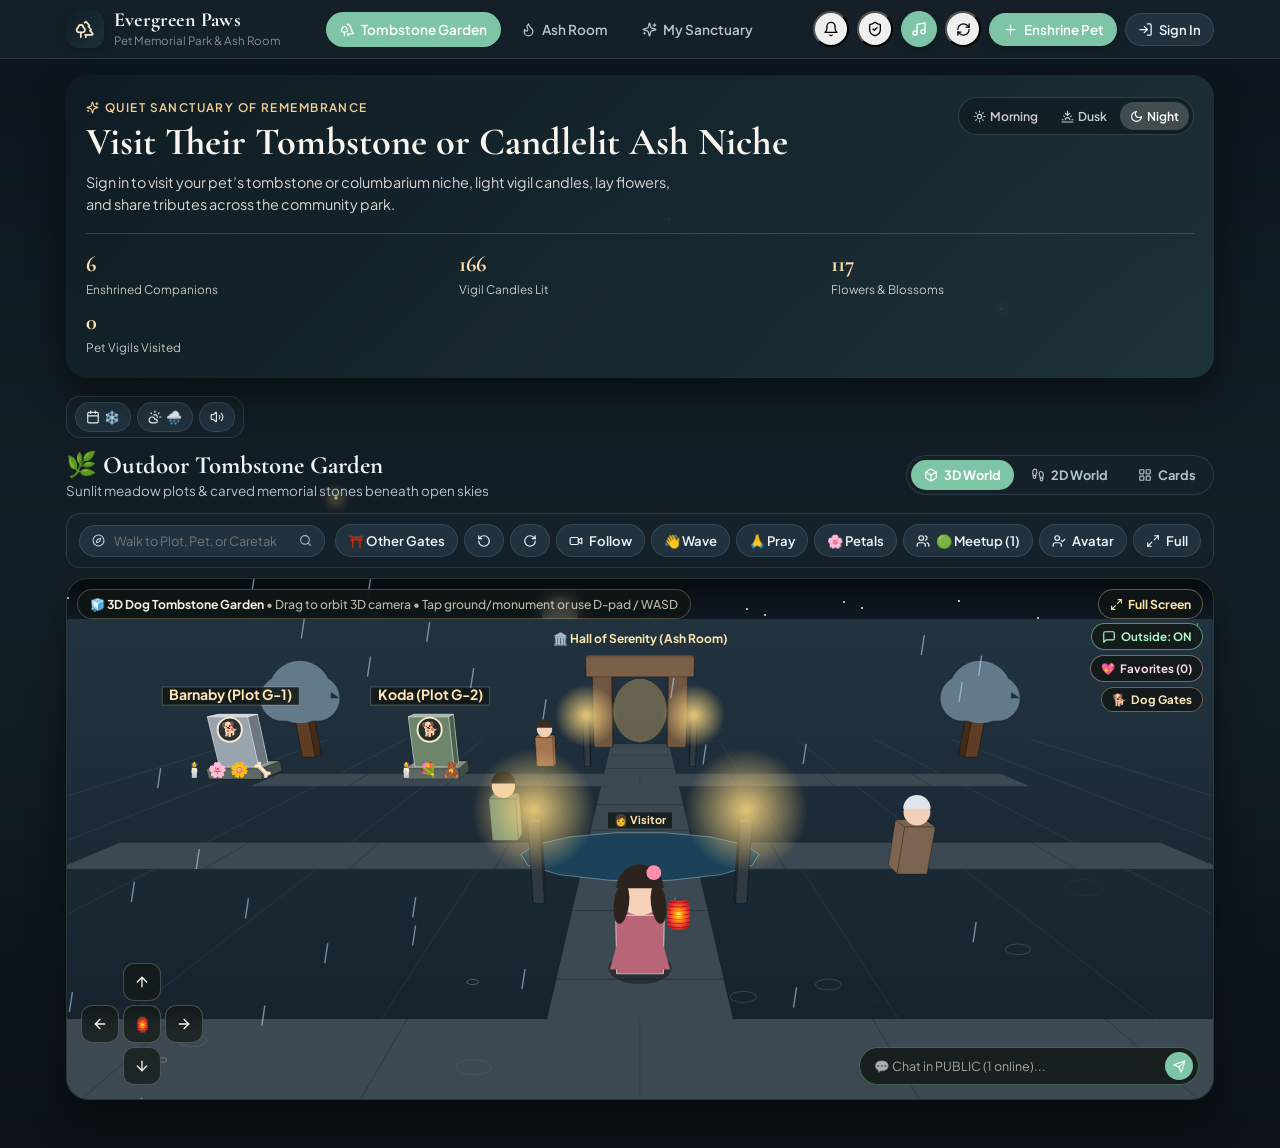
==== commit 960e8e9a: "Deploy v1.0.7 auto-hidden Season, Weather, Volume icon menus (index-DLQyqX7d.js)" ====
--- a/babychloe/index.html
+++ b/babychloe/index.html
@@ -17,8 +17,8 @@
       href="https://fonts.googleapis.com/css2?family=Cormorant+Garamond:ital,wght@0,500;0,600;0,700;1,500&family=Plus+Jakarta+Sans:wght@400;500;600;700&display=swap"
       rel="stylesheet"
     />
-    <script type="module" src="./assets/index-B57S48bn.js"></script>
-    <link rel="stylesheet" href="./assets/index-DWlljMwe.css">
+    <script type="module" src="./assets/index-DLQyqX7d.js"></script>
+    <link rel="stylesheet" href="./assets/index-pgCp030y.css">
   </head>
   <body>
     <div id="root"></div>
--- a/babychloe/assets/index-pgCp030y.css
+++ b/babychloe/assets/index-pgCp030y.css
@@ -0,0 +1 @@
+:root{--font-serif: "Cormorant Garamond", Georgia, serif;--font-sans: "Plus Jakarta Sans", -apple-system, BlinkMacSystemFont, sans-serif;--radius-lg: 22px;--radius-md: 14px;--radius-sm: 10px}*{box-sizing:border-box}html,body{margin:0;padding:0;font-family:var(--font-sans);-webkit-font-smoothing:antialiased;overflow-x:hidden}button,input,textarea,select{font-family:inherit}.park-shell{min-height:100vh;position:relative;transition:background .5s ease,color .4s ease;padding-bottom:84px}.theme-morning{--bg-page: linear-gradient(180deg, #eef4ee 0%, #f7f4ec 55%, #eef2e8 100%);--bg-surface: rgba(255, 255, 255, .88);--bg-surface-strong: #ffffff;--bg-elevated: #f5f2ea;--bg-columbarium: linear-gradient(180deg, #2d241f 0%, #201915 100%);--text-primary: #1f2b24;--text-secondary: #536358;--text-muted: #7a887e;--border-soft: rgba(45, 70, 52, .13);--accent: #3d6b52;--accent-warm: #c2853c;--accent-soft: rgba(61, 107, 82, .12);--hero-bg: linear-gradient(135deg, rgba(45, 75, 58, .94), rgba(78, 108, 86, .9));--shadow-card: 0 12px 32px rgba(27, 45, 32, .08);--firefly-opacity: .25}.theme-dusk{--bg-page: linear-gradient(180deg, #2b2129 0%, #3a2a30 48%, #211d26 100%);--bg-surface: rgba(48, 37, 44, .88);--bg-surface-strong: #372a32;--bg-elevated: #42333b;--bg-columbarium: linear-gradient(180deg, #221714 0%, #150e0c 100%);--text-primary: #f8efe6;--text-secondary: #d7c3b8;--text-muted: #a69088;--border-soft: rgba(247, 198, 146, .18);--accent: #e5a05d;--accent-warm: #f3b56c;--accent-soft: rgba(229, 160, 93, .16);--hero-bg: linear-gradient(135deg, rgba(66, 39, 46, .95), rgba(114, 68, 59, .9));--shadow-card: 0 14px 36px rgba(10, 6, 8, .35);--firefly-opacity: .72}.theme-night{--bg-page: linear-gradient(180deg, #0d151d 0%, #131f26 52%, #0b1117 100%);--bg-surface: rgba(22, 33, 42, .88);--bg-surface-strong: #192630;--bg-elevated: #21313d;--bg-columbarium: linear-gradient(180deg, #161312 0%, #0d0b0a 100%);--text-primary: #eef4f7;--text-secondary: #b2c3ce;--text-muted: #7c919e;--border-soft: rgba(164, 206, 232, .15);--accent: #7ec4a7;--accent-warm: #f2be6b;--accent-soft: rgba(126, 196, 167, .14);--hero-bg: linear-gradient(135deg, rgba(16, 28, 36, .96), rgba(31, 52, 60, .92));--shadow-card: 0 16px 38px rgba(0, 0, 0, .45);--firefly-opacity: .95}.park-shell{background:var(--bg-page);color:var(--text-primary)}.ambient-layer{pointer-events:none;position:fixed;top:0;right:0;bottom:0;left:0;overflow:hidden;z-index:0;opacity:var(--firefly-opacity)}.firefly{position:absolute;width:6px;height:6px;border-radius:50%;background:radial-gradient(circle,#ffe49c,#ffe49c00 70%);box-shadow:0 0 12px 3px #ffd67a8c;animation:fireflyFloat 9s ease-in-out infinite}.firefly.f1{top:18%;left:12%;animation-delay:0s}.firefly.f2{top:34%;left:78%;animation-delay:1.8s}.firefly.f3{top:55%;left:26%;animation-delay:3.1s}.firefly.f4{top:72%;left:86%;animation-delay:4.5s}.firefly.f5{top:24%;left:52%;animation-delay:2.4s}.firefly.f6{top:82%;left:42%;animation-delay:5.7s}@keyframes fireflyFloat{0%,to{transform:translate(0) scale(.8);opacity:.35}50%{transform:translate(16px,-22px) scale(1.3);opacity:1}}@keyframes flameFlicker{0%,to{transform:scaleY(1) rotate(-2deg);opacity:.95}50%{transform:scaleY(1.12) rotate(2deg);opacity:1}}@keyframes smokeRise{0%{transform:translateY(0) translate(0) scale(.8);opacity:.65}50%{transform:translateY(-16px) translate(4px) scale(1.1);opacity:.4}to{transform:translateY(-32px) translate(-3px) scale(1.4);opacity:0}}@keyframes petalFall{0%{transform:translateY(-10px) rotate(0);opacity:0}20%{opacity:.85}to{transform:translateY(80px) rotate(120deg);opacity:0}}@keyframes bellRipple{0%{transform:scale(.95);opacity:.85}to{transform:scale(1.06);opacity:0}}.top-bar{position:sticky;top:0;z-index:30;backdrop-filter:blur(14px);-webkit-backdrop-filter:blur(14px);background:var(--bg-surface);border-bottom:1px solid var(--border-soft)}.top-bar-inner{max-width:1180px;margin:0 auto;padding:10px 16px;display:flex;align-items:center;justify-content:space-between;gap:10px}.brand-group{display:flex;align-items:center;gap:10px;min-width:0}.brand-crest{width:38px;height:38px;border-radius:12px;background:var(--hero-bg);color:#f9e8c8;display:grid;place-items:center;flex-shrink:0;box-shadow:0 4px 12px #00000029}.brand-title{font-family:var(--font-serif);font-size:1.25rem;font-weight:700;line-height:1.05;margin:0;letter-spacing:.01em}.brand-sub{font-size:.72rem;color:var(--text-muted);margin:2px 0 0}.top-actions{display:flex;align-items:center;gap:8px}.desktop-nav{display:none;gap:6px}@media (min-width: 860px){.desktop-nav{display:flex}.park-shell{padding-bottom:32px}}.nav-pill{border:1px solid transparent;background:transparent;color:var(--text-secondary);padding:8px 13px;border-radius:999px;font-size:.85rem;font-weight:600;display:inline-flex;align-items:center;gap:6px;cursor:pointer;transition:all .2s ease}.nav-pill:hover{background:var(--accent-soft);color:var(--text-primary)}.nav-pill.active{background:var(--accent);color:#fff}.btn-primary{background:var(--accent);color:#fff;border:none;border-radius:999px;padding:8px 14px;font-size:.84rem;font-weight:600;display:inline-flex;align-items:center;gap:6px;cursor:pointer;box-shadow:0 4px 14px #00000024;transition:transform .15s ease,opacity .2s ease}.btn-primary:hover{transform:translateY(-1px);opacity:.94}.btn-ghost{background:var(--bg-elevated);color:var(--text-primary);border:1px solid var(--border-soft);border-radius:999px;padding:7px 12px;font-size:.82rem;font-weight:600;display:inline-flex;align-items:center;gap:6px;cursor:pointer}.btn-ghost:hover{border-color:var(--accent)}.user-chip{display:inline-flex;align-items:center;gap:6px;background:var(--accent-soft);color:var(--text-primary);border:1px solid var(--border-soft);border-radius:999px;padding:5px 10px 5px 6px;font-size:.8rem;font-weight:600;cursor:pointer}.user-avatar-dot{width:24px;height:24px;border-radius:50%;background:var(--accent);color:#fff;display:grid;place-items:center;font-size:.72rem;font-weight:700}.main-content{position:relative;z-index:1;max-width:1180px;margin:0 auto;padding:16px}.hero-card{background:var(--hero-bg);color:#f8f5ef;border-radius:var(--radius-lg);padding:22px 20px;position:relative;overflow:hidden;box-shadow:var(--shadow-card);margin-bottom:18px}.hero-top{display:flex;flex-wrap:wrap;justify-content:space-between;align-items:flex-start;gap:14px}.hero-eyebrow{display:inline-flex;align-items:center;gap:6px;font-size:.74rem;text-transform:uppercase;letter-spacing:.12em;color:#f3cf94;font-weight:600;margin-bottom:6px}.hero-heading{font-family:var(--font-serif);font-size:clamp(1.7rem,4vw,2.4rem);font-weight:700;margin:0 0 8px;line-height:1.12}.hero-desc{margin:0;max-width:600px;font-size:.9rem;line-height:1.5;color:#f8f5efdb}.atmosphere-picker{display:inline-flex;background:#00000047;padding:4px;border-radius:999px;border:1px solid rgba(255,255,255,.14);gap:3px}.atm-btn{border:none;background:transparent;color:#ffffffc7;font-size:.76rem;font-weight:600;padding:6px 10px;border-radius:999px;cursor:pointer;display:inline-flex;align-items:center;gap:4px}.atm-btn.active{background:#fff3;color:#fff}.hero-stats{display:grid;grid-template-columns:repeat(3,minmax(0,1fr));gap:10px;margin-top:18px;padding-top:16px;border-top:1px solid rgba(255,255,255,.15)}.stat-item strong{display:block;font-family:var(--font-serif);font-size:1.4rem;color:#ffe2ad}.stat-item span{font-size:.74rem;color:#f8f5efc7}.controls-row{display:flex;flex-wrap:wrap;gap:10px;align-items:center;justify-content:space-between;margin-bottom:18px}.search-box{flex:1 1 230px;display:flex;align-items:center;gap:8px;background:var(--bg-surface-strong);border:1px solid var(--border-soft);border-radius:999px;padding:8px 14px;color:var(--text-muted)}.search-box input{border:none;outline:none;background:transparent;color:var(--text-primary);width:100%;font-size:.88rem}.species-chips{display:flex;gap:6px;overflow-x:auto;padding-bottom:2px}.chip{border:1px solid var(--border-soft);background:var(--bg-surface);color:var(--text-secondary);border-radius:999px;padding:6px 12px;font-size:.8rem;font-weight:600;cursor:pointer;white-space:nowrap}.chip.active{background:var(--accent);color:#fff;border-color:var(--accent)}.section-header{display:flex;align-items:center;justify-content:space-between;gap:12px;margin-bottom:14px}.section-title{font-family:var(--font-serif);font-size:1.55rem;font-weight:700;margin:0;display:flex;align-items:center;gap:8px}.section-subtitle{margin:2px 0 0;font-size:.84rem;color:var(--text-secondary)}.memorial-grid{display:grid;grid-template-columns:repeat(auto-fill,minmax(280px,1fr));gap:16px}.memorial-card{background:var(--bg-surface);border:1px solid var(--border-soft);border-radius:var(--radius-lg);overflow:hidden;box-shadow:var(--shadow-card);display:flex;flex-direction:column;transition:transform .2s ease,border-color .2s ease;cursor:pointer}.memorial-card:hover{transform:translateY(-3px);border-color:var(--accent)}.memorial-card.ash-card{background:var(--bg-columbarium);color:#f7efe4;border-color:#d4a85347}.memorial-card.ash-card .card-meta,.memorial-card.ash-card .card-epitaph{color:#f7efe4c7}.card-body{padding:14px 16px 16px;display:flex;flex-direction:column;gap:8px;flex:1}.card-top-row{display:flex;justify-content:space-between;align-items:flex-start;gap:8px}.card-pet-name{font-family:var(--font-serif);font-size:1.4rem;font-weight:700;margin:0;line-height:1.1}.card-meta{font-size:.78rem;color:var(--text-secondary);margin:3px 0 0}.location-badge{font-size:.72rem;font-weight:700;padding:4px 9px;border-radius:999px;background:var(--accent-soft);color:var(--accent);white-space:nowrap}.ash-card .location-badge{background:#d4a85333;color:#f3cf85}.owner-pill{display:inline-flex;align-items:center;gap:4px;font-size:.7rem;font-weight:700;padding:3px 8px;border-radius:999px;background:#c2853c33;color:#e4a853}.card-epitaph{font-family:var(--font-serif);font-style:italic;font-size:.98rem;line-height:1.38;color:var(--text-secondary);margin:2px 0;display:-webkit-box;-webkit-line-clamp:2;-webkit-box-orient:vertical;overflow:hidden}.card-footer{margin-top:auto;padding-top:10px;border-top:1px solid var(--border-soft);display:flex;justify-content:space-between;align-items:center;font-size:.78rem}.ash-card .card-footer{border-top-color:#ffffff1a}.ritual-counts{display:flex;gap:10px;color:var(--text-muted)}.ash-card .ritual-counts{color:#f7efe4b3}.visit-cta{font-weight:700;color:var(--accent);display:inline-flex;align-items:center;gap:4px}.ash-card .visit-cta{color:#f4c977}.monument-stage{position:relative;width:100%;overflow:hidden;display:flex;flex-direction:column;align-items:center;justify-content:flex-end}.monument-stage.compact{height:206px;padding:14px 12px 0}.monument-stage.full{height:300px;padding:20px 16px 0;border-radius:var(--radius-lg)}.stage-tombstone{background:linear-gradient(180deg,#87a796,#a5bea9 54%,#577856)}.theme-dusk .stage-tombstone{background:linear-gradient(180deg,#5c3f4a,#8e5f5a 55%,#374a38)}.theme-night .stage-tombstone{background:linear-gradient(180deg,#101e2b,#1d3240 58%,#1a3022)}.stage-stars{position:absolute;top:0;right:0;bottom:0;left:0;background-image:radial-gradient(1.5px 1.5px at 20% 22%,rgba(255,255,255,.8),transparent),radial-gradient(1.5px 1.5px at 74% 16%,rgba(255,240,195,.85),transparent),radial-gradient(1px 1px at 48% 12%,rgba(255,255,255,.7),transparent),radial-gradient(1.5px 1.5px at 85% 34%,rgba(255,255,255,.75),transparent);opacity:.65;pointer-events:none}.tombstone-stone{position:relative;z-index:2;width:148px;min-height:152px;padding:14px 12px 18px;display:flex;flex-direction:column;align-items:center;text-align:center;box-shadow:0 12px 24px #00000047;transition:transform .25s ease}.monument-stage.full .tombstone-stone{width:196px;min-height:214px;padding:18px 16px 22px}.stone-classic-granite{border-radius:74px 74px 8px 8px;background:linear-gradient(155deg,#cfd6dc,#98a2ac 55%,#737d87);border:2px solid rgba(255,255,255,.45);color:#1f2933}.stone-angel-wings{border-radius:84px 84px 10px 10px;background:linear-gradient(155deg,#fbf7ee,#e4dccb 65%,#cbc0aa);border:2px solid rgba(255,248,232,.8);color:#3a3126}.stone-rose-heart{border-radius:50% 50% 18px 18px/34% 34% 12px 12px;background:linear-gradient(155deg,#f9dfe5,#e5b2be 60%,#c68d9b);border:2px solid rgba(255,236,240,.75);color:#46232c}.stone-moss-celtic{border-radius:18px 18px 6px 6px;background:linear-gradient(155deg,#a7b8a3,#6f866d 60%,#4d624d);border:2px solid rgba(206,230,196,.48);color:#f2f7ef}.stone-portrait{width:56px;height:56px;border-radius:50%;object-fit:cover;border:3px solid rgba(255,255,255,.88);box-shadow:0 4px 10px #00000040;margin-bottom:6px}.monument-stage.full .stone-portrait{width:78px;height:78px;margin-bottom:10px}.stone-name{font-family:var(--font-serif);font-weight:700;font-size:1.05rem;line-height:1.05}.monument-stage.full .stone-name{font-size:1.35rem}.stone-years{font-size:.66rem;opacity:.82;margin-top:2px;letter-spacing:.04em}.meadow-base{position:relative;z-index:3;width:100%;height:32px;background:linear-gradient(180deg,#4b7049,#345233);border-top:2px solid rgba(173,214,152,.35);display:flex;align-items:center;justify-content:center;gap:8px;padding:0 12px}.monument-stage.full .meadow-base{height:44px;gap:12px}.stage-ash-room{background:radial-gradient(circle at 50% 18%,#ffce8047,#2b1f1a 52%,#17100e);box-shadow:inset 0 0 40px #000000a6}.niche-alcove{position:relative;z-index:2;width:82%;max-width:240px;height:168px;background:linear-gradient(180deg,#3c2b23,#241914);border:4px solid #72543f;border-bottom:none;border-radius:16px 16px 0 0;box-shadow:inset 0 16px 28px #ffc67029,0 12px 28px #00000080;display:flex;flex-direction:column;align-items:center;justify-content:flex-end;padding:10px 10px 8px}.monument-stage.full .niche-alcove{max-width:310px;height:242px;padding:14px 16px 10px}.niche-spotlight{position:absolute;top:0;left:50%;transform:translate(-50%);width:70%;height:75%;background:radial-gradient(ellipse at top,rgba(255,214,140,.34),transparent 72%);pointer-events:none}.niche-row{position:relative;z-index:2;display:flex;flex-direction:column;align-items:center;justify-content:center;gap:6px;width:100%}.niche-frame{width:54px;height:54px;border-radius:50%;padding:2.5px;background:linear-gradient(135deg,#f3d287,#8a6432);box-shadow:0 4px 12px #00000073}.monument-stage.full .niche-frame{width:78px;height:78px}.niche-frame img{width:100%;height:100%;object-fit:cover;border-radius:50%;display:block}.urn-svg{width:44px;height:60px;filter:drop-shadow(0 6px 10px rgba(0,0,0,.45))}.monument-stage.full .urn-svg{width:78px;height:112px}.niche-plaque{margin-top:6px;background:linear-gradient(90deg,#b88e46,#e5c37a,#b88e46);color:#291c0b;font-size:.68rem;font-weight:800;letter-spacing:.06em;padding:2px 10px;border-radius:4px;text-transform:uppercase}.niche-shelf{position:relative;z-index:3;width:100%;height:30px;background:linear-gradient(180deg,#5e4230,#3d2a1e);border-top:2px solid #967252;display:flex;align-items:center;justify-content:center;gap:10px}.monument-stage.full .niche-shelf{height:42px;gap:14px}.offering-token{position:relative;display:inline-flex;align-items:center;justify-content:center;font-size:1.05rem;filter:drop-shadow(0 2px 4px rgba(0,0,0,.4))}.monument-stage.full .offering-token{font-size:1.35rem}.candle-glow{position:relative}.candle-glow:before{content:"";position:absolute;top:-4px;left:50%;transform:translate(-50%);width:18px;height:18px;border-radius:50%;background:radial-gradient(circle,rgba(255,200,90,.85),transparent 70%);animation:flameFlicker 1.4s ease-in-out infinite;pointer-events:none}.incense-smoke:after{content:"〰";position:absolute;top:-14px;left:50%;font-size:.75rem;color:#ebf2f5b8;animation:smokeRise 2.8s ease-out infinite;pointer-events:none}.modal-backdrop{position:fixed;top:0;right:0;bottom:0;left:0;z-index:95;background:#080c0eb8;-webkit-backdrop-filter:blur(6px);backdrop-filter:blur(6px);display:flex;align-items:center;justify-content:center;padding:12px}.modal-panel{width:100%;max-width:720px;max-height:92vh;overflow-y:auto;background:var(--bg-surface-strong);color:var(--text-primary);border:1px solid var(--border-soft);border-radius:var(--radius-lg);box-shadow:0 24px 60px #00000073;padding:18px;position:relative}.modal-panel.narrow{max-width:460px}.modal-header{display:flex;justify-content:space-between;align-items:flex-start;gap:12px;margin-bottom:14px}.modal-close{width:34px;height:34px;border-radius:50%;border:1px solid var(--border-soft);background:var(--bg-elevated);color:var(--text-primary);display:grid;place-items:center;cursor:pointer;flex-shrink:0}.ritual-bar{display:grid;grid-template-columns:repeat(2,minmax(0,1fr));gap:8px;margin:14px 0}@media (min-width: 600px){.ritual-bar{grid-template-columns:repeat(4,minmax(0,1fr))}}.ritual-btn{border:1px solid var(--border-soft);background:var(--bg-elevated);color:var(--text-primary);border-radius:var(--radius-md);padding:10px 8px;font-size:.8rem;font-weight:600;display:flex;flex-direction:column;align-items:center;gap:4px;cursor:pointer;transition:all .15s ease}.ritual-btn:hover{border-color:var(--accent-warm);transform:translateY(-1px)}.ritual-btn.active{border-color:var(--accent);background:var(--accent-soft)}.picker-popover{background:var(--bg-elevated);border:1px solid var(--border-soft);border-radius:var(--radius-md);padding:10px;margin-bottom:12px;display:flex;flex-wrap:wrap;gap:8px}.picker-item{border:1px solid var(--border-soft);background:var(--bg-surface-strong);color:var(--text-primary);border-radius:999px;padding:6px 12px;font-size:.8rem;font-weight:600;cursor:pointer}.picker-item:hover{border-color:var(--accent)}.blessing-banner{background:var(--accent-soft);border:1px solid var(--accent);color:var(--text-primary);border-radius:var(--radius-md);padding:10px 12px;font-size:.85rem;font-weight:600;display:flex;align-items:center;gap:8px;margin-bottom:12px}.modal-tabs{display:flex;gap:6px;overflow-x:auto;border-bottom:1px solid var(--border-soft);padding-bottom:8px;margin-bottom:14px}.modal-tab{border:none;background:transparent;color:var(--text-secondary);font-size:.83rem;font-weight:600;padding:7px 12px;border-radius:999px;cursor:pointer;white-space:nowrap}.modal-tab.active{background:var(--accent);color:#fff}.trait-row{display:flex;flex-wrap:wrap;gap:6px;margin:8px 0 12px}.trait-tag{font-size:.74rem;font-weight:600;padding:4px 10px;border-radius:999px;background:var(--bg-elevated);border:1px solid var(--border-soft)}.log-list{display:flex;flex-direction:column;gap:8px}.log-item{background:var(--bg-elevated);border:1px solid var(--border-soft);border-radius:var(--radius-sm);padding:10px 12px;display:flex;justify-content:space-between;align-items:flex-start;gap:10px;font-size:.84rem}.memories-grid{display:grid;grid-template-columns:repeat(auto-fill,minmax(180px,1fr));gap:10px}.memory-card{background:var(--bg-elevated);border:1px solid var(--border-soft);border-radius:var(--radius-md);overflow:hidden}.memory-card img{width:100%;height:140px;object-fit:cover;display:block}.memory-caption{padding:8px 10px;font-size:.78rem;color:var(--text-secondary)}.form-grid{display:grid;gap:12px}.form-row-2{display:grid;grid-template-columns:1fr 1fr;gap:10px}@media (max-width: 520px){.form-row-2{grid-template-columns:1fr}}.field-label{display:block;font-size:.78rem;font-weight:700;color:var(--text-secondary);margin-bottom:5px}.input-control{width:100%;background:var(--bg-elevated);color:var(--text-primary);border:1px solid var(--border-soft);border-radius:var(--radius-sm);padding:9px 11px;font-size:.88rem;outline:none}.input-control:focus{border-color:var(--accent)}.style-grid{display:grid;grid-template-columns:repeat(2,minmax(0,1fr));gap:8px}.style-option{border:1px solid var(--border-soft);background:var(--bg-elevated);color:var(--text-primary);border-radius:var(--radius-sm);padding:9px 10px;text-align:left;cursor:pointer}.style-option.active{border-color:var(--accent);background:var(--accent-soft)}.preset-thumbs{display:flex;gap:8px;overflow-x:auto;padding:4px 0}.preset-thumb{width:56px;height:56px;border-radius:12px;overflow:hidden;border:2px solid transparent;padding:0;cursor:pointer;flex-shrink:0}.preset-thumb.active{border-color:var(--accent)}.preset-thumb img{width:100%;height:100%;object-fit:cover;display:block}.mobile-bottom-nav{position:fixed;bottom:0;left:0;right:0;z-index:40;background:var(--bg-surface-strong);border-top:1px solid var(--border-soft);display:grid;grid-template-columns:repeat(3,1fr);padding:6px 8px calc(6px + env(safe-area-inset-bottom))}@media (min-width: 860px){.mobile-bottom-nav{display:none}}.mobile-nav-btn{border:none;background:transparent;color:var(--text-muted);display:flex;flex-direction:column;align-items:center;gap:3px;font-size:.7rem;font-weight:700;padding:6px 4px;border-radius:12px;cursor:pointer}.mobile-nav-btn.active{color:var(--accent);background:var(--accent-soft)}.empty-state{background:var(--bg-surface);border:1px dashed var(--border-soft);border-radius:var(--radius-lg);padding:36px 20px;text-align:center;color:var(--text-secondary)}.view-mode-switch{display:inline-flex;background:var(--bg-surface);border:1px solid var(--border-soft);border-radius:999px;padding:4px;gap:4px}.view-mode-btn{border:none;background:transparent;color:var(--text-secondary);font-size:.8rem;font-weight:700;padding:7px 13px;border-radius:999px;cursor:pointer;display:inline-flex;align-items:center;gap:6px}.view-mode-btn.active{background:var(--accent);color:#fff}.world-container{display:flex;flex-direction:column;gap:10px}.world-hud-top{display:flex;flex-wrap:wrap;justify-content:space-between;align-items:center;gap:10px;background:var(--bg-surface);border:1px solid var(--border-soft);border-radius:var(--radius-md);padding:10px 12px}.world-quick-pets{display:flex;align-items:center;gap:6px;overflow-x:auto;max-width:100%;padding-bottom:2px}.quick-pets-label{display:inline-flex;align-items:center;gap:4px;font-size:.76rem;font-weight:700;color:var(--text-muted);white-space:nowrap}.quick-pet-chip{border:1px solid var(--border-soft);background:var(--bg-elevated);color:var(--text-primary);border-radius:999px;padding:5px 10px;font-size:.77rem;font-weight:600;display:inline-flex;align-items:center;gap:4px;cursor:pointer;white-space:nowrap}.quick-pet-chip.active{border-color:var(--accent-warm);background:var(--accent-soft)}.world-canvas-wrap{position:relative;border-radius:var(--radius-lg);overflow:hidden;border:1px solid var(--border-soft);box-shadow:var(--shadow-card);background:#141c18}.world-canvas{width:100%;height:520px;display:block;cursor:pointer;touch-action:none}@media (max-width: 600px){.world-canvas{height:450px}.world-hint-text{display:none}}.world-room-pill{position:absolute;top:10px;left:10px;right:10px;width:fit-content;max-width:calc(100% - 20px);background:#101614c7;-webkit-backdrop-filter:blur(8px);backdrop-filter:blur(8px);color:#f6efe2;border:1px solid rgba(255,226,170,.25);border-radius:999px;padding:6px 12px;font-size:.76rem;font-weight:700;pointer-events:none}.world-hint-text{font-weight:500;color:#f6efe2bd}.world-toast{position:absolute;top:48px;left:50%;transform:translate(-50%);background:#18241eeb;color:#ffe3a8;border:1px solid rgba(255,214,130,.45);border-radius:999px;padding:6px 14px;font-size:.8rem;font-weight:600;display:inline-flex;align-items:center;gap:6px;pointer-events:none;z-index:10}.world-portal-prompt{position:absolute;bottom:62px;left:50%;transform:translate(-50%);z-index:18}.world-dpad{position:absolute;bottom:14px;left:14px;display:grid;grid-template-columns:repeat(3,38px);grid-template-rows:repeat(3,38px);gap:4px;z-index:12;user-select:none;-webkit-user-select:none}.dpad-btn{width:38px;height:38px;border-radius:11px;border:1px solid rgba(255,255,255,.22);background:#121816b8;-webkit-backdrop-filter:blur(6px);backdrop-filter:blur(6px);color:#f8f2e6;display:grid;place-items:center;cursor:pointer;padding:0;touch-action:manipulation}.dpad-btn:active{background:var(--accent);transform:scale(.95)}.dpad-btn.center{font-size:.95rem}.world-proximity-card{position:absolute;bottom:14px;right:14px;left:148px;max-width:520px;margin-left:auto;background:#141b19eb;-webkit-backdrop-filter:blur(10px);backdrop-filter:blur(10px);color:#f6efe4;border:1px solid rgba(255,216,138,.45);border-radius:16px;padding:10px 12px;display:flex;gap:10px;align-items:center;box-shadow:0 12px 28px #00000073;z-index:15}@media (max-width: 640px){.world-proximity-card{left:10px;right:10px;bottom:144px}}.proximity-pet-photo{width:54px;height:54px;border-radius:12px;object-fit:cover;border:2px solid rgba(255,216,138,.6);flex-shrink:0}.proximity-info{flex:1;min-width:0}.proximity-title-row{display:flex;align-items:center;justify-content:space-between;gap:6px}.proximity-epitaph{margin:3px 0 8px;font-family:var(--font-serif);font-style:italic;font-size:.88rem;color:#f6efe4d1;white-space:nowrap;overflow:hidden;text-overflow:ellipsis}.proximity-actions{display:flex;flex-wrap:wrap;gap:6px}.proximity-actions .btn-ghost{background:#ffffff1a;color:#f8f2e6;border-color:#fff3;padding:5px 9px;font-size:.74rem}.proximity-actions .btn-primary{padding:5px 11px;font-size:.75rem}.world-avatar-drawer{position:absolute;top:12px;right:12px;width:min(310px,calc(100% - 24px));background:var(--bg-surface-strong);color:var(--text-primary);border:1px solid var(--border-soft);border-radius:16px;padding:12px 14px;box-shadow:var(--shadow-card);z-index:20}.world-container.is-fullscreen{position:fixed;top:0;right:0;bottom:0;left:0;z-index:55;background:#0e1512;padding:0;margin:0;width:100vw;height:100dvh;display:flex;flex-direction:column;gap:0}.world-container.is-fullscreen .world-hud-top{border-radius:0;border-left:none;border-right:none;border-top:none;background:#101614f0;color:#f6efe2}.world-container.is-fullscreen .world-hud-top .btn-ghost{background:#ffffff14;color:#f6efe2;border-color:#ffffff2e}.world-container.is-fullscreen .world-canvas-wrap{flex:1;border-radius:0;border:none;height:100%}.world-container.is-fullscreen .world-canvas{height:100%!important}.world-fs-floating-btn{position:absolute;top:10px;right:10px;z-index:14;border:1px solid rgba(255,226,170,.35);background:#101614cc;-webkit-backdrop-filter:blur(8px);backdrop-filter:blur(8px);color:#ffe5ad;border-radius:999px;padding:6px 11px;font-size:.76rem;font-weight:700;display:inline-flex;align-items:center;gap:5px;cursor:pointer}.world-fs-floating-btn:hover{background:#202e28eb}.world-outside-chat-btn{position:absolute;top:44px;right:10px;z-index:14;border:1px solid rgba(255,255,255,.24);background:#101614d1;-webkit-backdrop-filter:blur(8px);backdrop-filter:blur(8px);color:#e6efe8;border-radius:999px;padding:5px 10px;font-size:.72rem;font-weight:700;display:inline-flex;align-items:center;gap:5px;cursor:pointer}.world-outside-chat-btn.is-on{border-color:#82f5af8c;color:#aef5c8}.world-outside-chat-btn.is-off{border-color:#f078788c;color:#f4b2b2}.world-favorites-btn{position:absolute;top:76px;right:10px;z-index:14;border:1px solid rgba(255,190,215,.45);background:#101614d6;-webkit-backdrop-filter:blur(8px);backdrop-filter:blur(8px);color:#ffd7e6;border-radius:999px;padding:5px 10px;font-size:.72rem;font-weight:700;display:inline-flex;align-items:center;gap:5px;cursor:pointer}.world-favorites-btn.active{background:#b84a76e6;border-color:#ffd57e;color:#fff}.world-gate-readonly-pill{position:absolute;top:108px;right:10px;z-index:14;border:1px solid rgba(255,213,126,.4);background:#101614cc;-webkit-backdrop-filter:blur(8px);backdrop-filter:blur(8px);color:#ffe7b8;border-radius:999px;padding:4px 10px;font-size:.72rem;font-weight:700;display:inline-flex;align-items:center;gap:5px;pointer-events:auto;cursor:default;-webkit-user-select:none;user-select:none}.world-chat-preview-3rows{position:absolute;bottom:54px;left:146px;right:14px;max-width:340px;margin-left:auto;display:flex;flex-direction:column;gap:3px;background:#0e1412ad;-webkit-backdrop-filter:blur(6px);backdrop-filter:blur(6px);border:1px solid rgba(255,255,255,.14);border-radius:11px;padding:6px 9px;z-index:12;pointer-events:none}.world-chat-preview-row{font-size:.72rem;line-height:1.3;color:#f4f1ea;overflow:hidden;text-overflow:ellipsis;white-space:nowrap}@keyframes inviteBlinkPulse{0%,to{border-color:#ffd57ef2;box-shadow:0 0 14px #ffd57e73;background:#1a241ef0}50%{border-color:#82f5aff2;box-shadow:0 0 18px #82f5af8c;background:#263022f5}}.world-group-invite-banner{position:absolute;top:84px;left:10px;z-index:16;width:min(270px,calc(100% - 20px));padding:9px 11px;border-radius:12px;border:2px solid rgba(255,213,126,.9);color:#fff8eb;-webkit-backdrop-filter:blur(8px);backdrop-filter:blur(8px);animation:inviteBlinkPulse 1.15s ease-in-out infinite;display:flex;flex-direction:column;gap:6px}.notif-bell-btn.has-invite{border-color:#ffd57e;animation:inviteBlinkPulse 1.2s ease-in-out infinite}.world-nearby-note{position:absolute;bottom:62px;left:50%;transform:translate(-50%);z-index:14;border:1.5px solid #ffd57e;background:#121a18eb;-webkit-backdrop-filter:blur(8px);backdrop-filter:blur(8px);color:#fff3d6;border-radius:999px;padding:7px 14px 7px 8px;display:inline-flex;align-items:center;gap:8px;font-size:.8rem;font-weight:700;cursor:pointer;box-shadow:0 8px 24px #00000073;max-width:calc(100% - 170px);animation:notePulse 2.2s ease-in-out infinite}@media (max-width: 640px){.world-nearby-note{left:auto;right:10px;bottom:60px;transform:none;max-width:calc(100% - 150px)}}@keyframes notePulse{0%,to{box-shadow:0 0 #ffd57e73,0 8px 24px #00000073}50%{box-shadow:0 0 0 6px #ffd57e00,0 8px 24px #00000073}}.world-nearby-note img{width:26px;height:26px;border-radius:50%;object-fit:cover;border:1.5px solid #ffd57e;flex-shrink:0}.world-nearby-note span{white-space:nowrap;overflow:hidden;text-overflow:ellipsis}.world-proximity-card{align-items:flex-start;padding:12px 36px 12px 12px}.vigil-close-btn{position:absolute;top:8px;right:8px;width:26px;height:26px;border-radius:50%;border:1px solid rgba(255,255,255,.22);background:#ffffff1a;color:#f8f2e6;display:grid;place-items:center;cursor:pointer}.vigil-close-btn:hover{background:#ffffff38}.vigil-latest-msg{background:#ffffff14;border-left:2.5px solid #ffd57e;border-radius:0 8px 8px 0;padding:5px 8px;font-size:.75rem;color:#f8f2e6e6;margin-bottom:7px;line-height:1.35}.vigil-message-form{display:flex;gap:6px;margin-bottom:8px}.vigil-message-form input{flex:1;min-width:0;background:#ffffff1a;color:#fff;border:1px solid rgba(255,255,255,.22);border-radius:999px;padding:6px 11px;font-size:.76rem;outline:none}.vigil-message-form input::placeholder{color:#f8f2e699}.vigil-message-form input:focus{border-color:#ffd57e}.message-popup-backdrop{position:fixed;top:0;right:0;bottom:0;left:0;z-index:80;background:#080c0eb8;-webkit-backdrop-filter:blur(6px);backdrop-filter:blur(6px);display:flex;align-items:center;justify-content:center;padding:14px}.message-popup-box{width:100%;max-width:440px;background:var(--bg-surface-strong);color:var(--text-primary);border:1px solid var(--border-soft);border-radius:var(--radius-lg);padding:16px;box-shadow:0 24px 60px #0000008c}.emoticon-bar{display:flex;flex-wrap:wrap;gap:6px;background:var(--bg-elevated);border:1px solid var(--border-soft);border-radius:var(--radius-md);padding:8px;margin-bottom:10px}.emoticon-btn{border:1px solid transparent;background:var(--bg-surface);border-radius:10px;padding:5px 8px;font-size:1.15rem;line-height:1;cursor:pointer;transition:transform .12s ease,border-color .15s ease}.emoticon-btn:hover{transform:scale(1.12);border-color:var(--accent)}.message-textarea{white-space:pre-wrap;overflow-wrap:break-word;word-break:break-word;resize:vertical;line-height:1.5;min-height:96px}.env-weather-bar{display:flex;flex-direction:column;gap:8px;background:var(--bg-surface);border:1px solid var(--border-soft);border-radius:var(--radius-md);padding:6px 10px;margin-bottom:12px}.env-weather-bar.is-collapsed{width:fit-content;max-width:100%;padding:5px 8px}.env-icon-trigger-row{display:flex;align-items:center;gap:6px}.env-icon-trigger{border:1px solid var(--border-soft);background:var(--bg-elevated);color:var(--text-primary);border-radius:999px;padding:5px 10px;min-height:30px;display:inline-flex;align-items:center;justify-content:center;gap:4px;font-size:.8rem;font-weight:700;cursor:pointer}.env-icon-trigger.active{background:var(--accent);color:#fff;border-color:var(--accent)}.env-icon-close{margin-left:auto;border:1px solid var(--border-soft);background:transparent;color:var(--text-muted);border-radius:50%;width:26px;height:26px;display:grid;place-items:center;cursor:pointer;padding:0}.env-dropdown-panel{padding-top:6px;border-top:1px dashed var(--border-soft)}.env-group{display:flex;flex-wrap:wrap;align-items:center;gap:5px}.env-label{font-size:.74rem;font-weight:700;color:var(--text-muted);margin-right:2px}.env-pill{border:1px solid var(--border-soft);background:var(--bg-elevated);color:var(--text-secondary);border-radius:999px;padding:5px 10px;font-size:.76rem;font-weight:600;cursor:pointer;display:inline-flex;align-items:center;gap:4px}.env-pill.active{background:var(--accent);color:#fff;border-color:var(--accent)}.volume-mixer-row{width:100%;display:flex;flex-wrap:wrap;align-items:center;gap:8px;padding-top:6px;border-top:1px dashed var(--border-soft)}.volume-slider-item{display:inline-flex;align-items:center;gap:5px;background:var(--bg-elevated);border:1px solid var(--border-soft);border-radius:999px;padding:3px 9px;font-size:.72rem;color:var(--text-secondary)}.volume-slider-item input[type=range]{width:68px;accent-color:var(--accent);cursor:pointer}.volume-slider-label{font-weight:600;white-space:nowrap}.volume-slider-pct{min-width:29px;text-align:right;font-variant-numeric:tabular-nums;font-weight:700;color:var(--text-primary)}.armtip-notif{background:#783e12f0;border:1.5px solid #ffd57e;color:#fff6dc;border-radius:12px;padding:8px 12px;font-size:.78rem;font-weight:700;line-height:1.35;margin-bottom:8px;box-shadow:0 6px 18px #00000059;animation:armtipPop .22s ease-out}@keyframes armtipPop{0%{transform:translateY(4px) scale(.97);opacity:0}to{transform:translateY(0) scale(1);opacity:1}}.btn-given-today{opacity:.78;border-color:#ffd57e73!important}.top-music-btn{width:36px;height:36px;border-radius:50%;padding:0;display:inline-flex;align-items:center;justify-content:center;flex-shrink:0;cursor:pointer;transition:all .2s ease}.top-music-btn.is-on{background:var(--accent);color:#fff;border:1px solid var(--accent);box-shadow:0 3px 10px #00000029}.top-music-btn.is-off{background:var(--bg-elevated);color:var(--text-muted);border:1px solid var(--border-soft)}.music-icon-wrap{position:relative;display:inline-flex;align-items:center;justify-content:center;width:18px;height:18px}.music-slash{position:absolute;width:20px;height:2.2px;background:#e05252;border-radius:2px;transform:rotate(-45deg);box-shadow:0 0 0 1.5px var(--bg-elevated);pointer-events:none}.notif-bell-btn{position:relative}.notif-badge{position:absolute;top:-4px;right:-4px;min-width:17px;height:17px;padding:0 4px;border-radius:999px;background:#e05252;color:#fff;font-size:.65rem;font-weight:800;display:grid;place-items:center;border:1.5px solid var(--bg-surface)}@media (max-width: 600px){.top-bar-inner{padding:8px 12px;gap:8px;flex-wrap:wrap}.brand-crest{width:30px;height:30px;border-radius:9px}.brand-title{font-size:.98rem;white-space:nowrap}.brand-sub{display:none}.top-actions{gap:5px;flex-wrap:wrap;flex-shrink:1;justify-content:flex-end;margin-left:auto}.top-actions .btn-primary,.top-actions .btn-ghost{padding:5px 9px;font-size:.74rem}}.btn-ghost.active{background:var(--accent);color:#fff;border-color:var(--accent)}.world-chat-bar{position:absolute;bottom:14px;left:146px;right:14px;max-width:340px;margin-left:auto;display:flex;align-items:center;gap:6px;background:#101614d1;-webkit-backdrop-filter:blur(8px);backdrop-filter:blur(8px);border:1px solid rgba(130,245,175,.35);border-radius:999px;padding:4px 5px 4px 12px;z-index:13}.world-chat-bar input{flex:1;min-width:0;border:none;outline:none;background:transparent;color:#fff;font-size:.78rem}.world-chat-bar input::placeholder{color:#f6efe2a6}.world-chat-send{width:28px;height:28px;border-radius:50%;border:none;background:var(--accent);color:#fff;display:grid;place-items:center;cursor:pointer;flex-shrink:0}.mp-drawer{position:absolute;top:12px;right:12px;width:min(330px,calc(100% - 24px));max-height:calc(100% - 24px);overflow-y:auto;background:var(--bg-surface-strong);color:var(--text-primary);border:1px solid var(--border-soft);border-radius:16px;padding:12px 14px;box-shadow:var(--shadow-card);z-index:22}.mp-status-badge{font-size:.7rem;font-weight:700;padding:2px 8px;border-radius:999px;background:var(--bg-elevated);border:1px solid var(--border-soft)}.mp-status-badge.is-live{border-color:#6ee7a373}.mp-inline-form{display:flex;gap:5px;align-items:center}.mp-visitors-list{display:flex;flex-direction:column;gap:5px;max-height:120px;overflow-y:auto}.mp-visitor-row{display:flex;align-items:center;justify-content:space-between;gap:8px;background:var(--bg-elevated);border:1px solid var(--border-soft);border-radius:10px;padding:5px 8px;font-size:.78rem}.mp-visitor-row.is-self{border-color:#6ee7a366}.mp-cloak-dot{width:10px;height:10px;border-radius:50%;flex-shrink:0;border:1px solid rgba(255,255,255,.5)}.mp-room-tag{font-size:.7rem;color:var(--text-secondary)}.mp-chat-feed{background:var(--bg-elevated);border:1px solid var(--border-soft);border-radius:10px;padding:7px 9px;max-height:110px;overflow-y:auto;display:flex;flex-direction:column;gap:4px}.mp-chat-line{font-size:.76rem;line-height:1.35;word-break:break-word}.walk-search-wrap{position:relative;flex:1 1 240px;max-width:340px}.walk-search-box{display:flex;align-items:center;gap:7px;background:var(--bg-elevated);border:1px solid var(--border-soft);border-radius:999px;padding:6px 12px;color:var(--text-primary)}.walk-search-box input{border:none;outline:none;background:transparent;color:var(--text-primary);font-size:.8rem;width:100%;min-width:0}.walk-search-dropdown{position:absolute;top:calc(100% + 6px);left:0;right:0;background:var(--bg-surface-strong);border:1px solid var(--border-soft);border-radius:14px;box-shadow:var(--shadow-card);max-height:240px;overflow-y:auto;z-index:40;padding:6px;display:flex;flex-direction:column;gap:4px}.walk-search-item{border:1px solid transparent;background:var(--bg-elevated);color:var(--text-primary);border-radius:10px;padding:7px 10px;text-align:left;cursor:pointer;display:flex;flex-direction:column;gap:2px}.walk-search-item:hover,.walk-search-item.active{border-color:var(--accent)}.walk-search-main{display:flex;align-items:center;gap:6px;font-size:.82rem}.walk-search-code{margin-left:auto;font-size:.72rem;font-weight:700;color:var(--accent)}.walk-search-sub{font-size:.72rem;color:var(--text-muted)}.walk-search-empty{padding:10px;text-align:center;font-size:.78rem;color:var(--text-muted)}.world-hud-actions{display:flex;gap:6px;flex-wrap:wrap}body.world-is-fullscreen .main-content{z-index:auto!important}body.world-is-fullscreen .mobile-bottom-nav,body.world-is-fullscreen .top-bar{display:none!important}body.is-mobile-hud,body.is-mobile-hud *,body.is-apk-app,body.is-apk-app *{-webkit-tap-highlight-color:transparent!important;tap-highlight-color:transparent!important}body.is-mobile-hud .world-canvas,body.is-mobile-hud .world-canvas-wrap,body.is-apk-app .world-canvas,body.is-apk-app .world-canvas-wrap{cursor:default!important;outline:none!important;-webkit-user-select:none;user-select:none;-webkit-touch-callout:none}body.is-mobile-hud .top-bar-inner{padding:6px 10px;gap:6px;flex-wrap:wrap}body.is-mobile-hud .brand-group{gap:6px;flex:1 1 auto;min-width:120px}body.is-mobile-hud .brand-crest{width:28px;height:28px;border-radius:8px}body.is-mobile-hud .brand-title{font-size:.94rem;white-space:nowrap}body.is-mobile-hud .brand-sub{display:none}body.is-mobile-hud .top-actions{gap:5px;flex-wrap:wrap;flex-shrink:1;justify-content:flex-end;max-width:100%;margin-left:auto}body.is-mobile-hud .top-actions .top-music-btn{width:30px;height:30px;padding:0;flex-shrink:0}body.is-mobile-hud .top-actions .btn-primary,body.is-mobile-hud .top-actions .btn-ghost,body.is-mobile-hud .top-actions .user-chip{padding:5px 9px;font-size:.73rem;white-space:nowrap;flex-shrink:0}body.is-mobile-hud .world-hud-top{padding:6px 8px;gap:5px;flex-direction:column;align-items:stretch}body.is-mobile-hud .world-hud-top .walk-search-wrap{flex:0 0 auto!important;width:100%;max-width:100%}body.is-mobile-hud .walk-search-box{padding:4px 9px;min-height:30px}body.is-mobile-hud .walk-search-box input{font-size:.76rem}body.is-mobile-hud .world-hud-actions{flex-wrap:wrap;overflow:visible;gap:5px}body.is-mobile-hud .world-hud-actions .btn-ghost{padding:4px 8px;font-size:.72rem;white-space:nowrap;flex-shrink:0}.world-fullscene-menu-overlay{position:absolute;top:8px;left:8px;right:112px;z-index:20;display:flex;flex-direction:column;gap:6px;pointer-events:none}body.is-mobile-hud .world-fullscene-menu-overlay{right:56px}.world-fullscene-bar-row{display:flex;align-items:center;gap:6px;pointer-events:auto;max-width:560px}.world-fullscene-bar-row .walk-search-wrap{flex:1 1 auto!important;min-width:0;max-width:none}.world-fullscene-bar-row .walk-search-box{background:#101614db;border-color:#ffe2aa57;color:#f6efe2}.world-fullscene-bar-row .walk-search-box input{color:#f6efe2}.world-fullmenu-toggle-btn{border:1px solid rgba(255,226,170,.42);background:#101614db;-webkit-backdrop-filter:blur(8px);backdrop-filter:blur(8px);color:#ffe8ba;border-radius:999px;padding:6px 11px;font-size:.76rem;font-weight:700;display:inline-flex;align-items:center;gap:5px;cursor:pointer;white-space:nowrap;flex-shrink:0}.world-fullmenu-toggle-btn.active{background:var(--accent);color:#fff;border-color:var(--accent)}.world-fullscene-drawer{pointer-events:auto;background:#0e1412eb;-webkit-backdrop-filter:blur(10px);backdrop-filter:blur(10px);border:1px solid rgba(255,226,170,.3);border-radius:14px;padding:8px;max-width:540px;box-shadow:0 12px 28px #0000007a}.world-fullscene-drawer .world-hud-actions{flex-wrap:wrap!important;overflow:visible!important;gap:5px}.world-fullscene-drawer .btn-ghost{background:#ffffff17;color:#f6efe2;border-color:#fff3;padding:5px 9px;font-size:.73rem}body.is-mobile-hud .park-shell{padding-bottom:calc(74px + env(safe-area-inset-bottom))}body.is-mobile-hud .world-container:not(.is-fullscreen) .world-canvas{height:clamp(360px,calc(100dvh - 185px),780px)}body.is-mobile-hud .world-container.is-fullscreen{width:100vw;height:100dvh;padding-top:env(safe-area-inset-top);padding-left:env(safe-area-inset-left);padding-right:env(safe-area-inset-right);padding-bottom:env(safe-area-inset-bottom);box-sizing:border-box}body.is-mobile-hud .world-container.is-fullscreen .world-canvas-wrap{flex:1 1 auto;min-height:0;height:100%}.world-container.is-fullscreen .world-room-pill{top:48px;left:8px;max-width:calc(100% - 120px)}body.is-mobile-hud .world-container.is-fullscreen .world-room-pill{top:48px;max-width:calc(100% - 60px)}body.is-mobile-hud .world-container.is-fullscreen .world-toast{top:78px}body.is-mobile-hud .world-container.is-fullscreen .world-group-invite-banner{top:82px}body.is-mobile-hud .world-room-pill{top:8px;left:8px;right:auto;max-width:calc(100% - 60px);padding:4px 9px;font-size:.68rem;white-space:nowrap;overflow:hidden;text-overflow:ellipsis}body.is-mobile-hud .world-toast{top:38px;max-width:calc(100% - 108px);padding:4px 10px;font-size:.72rem}body.is-mobile-hud .world-group-invite-banner{top:42px;left:8px;width:min(230px,calc(100% - 64px))}body.is-mobile-hud .world-fs-floating-btn,body.is-mobile-hud .world-outside-chat-btn,body.is-mobile-hud .world-favorites-btn,body.is-mobile-hud .world-gate-readonly-pill{width:36px;height:36px;padding:0;justify-content:center;border-radius:999px;right:10px}body.is-mobile-hud .world-fs-floating-btn{top:8px}body.is-mobile-hud .world-outside-chat-btn{top:50px}body.is-mobile-hud .world-favorites-btn{top:92px;font-size:1rem}body.is-mobile-hud .world-gate-readonly-pill{top:134px;font-size:1.05rem}.world-joystick-wrap{position:absolute;bottom:calc(16px + env(safe-area-inset-bottom));left:12px;z-index:16;display:inline-flex;align-items:flex-end;gap:6px;user-select:none;-webkit-user-select:none;touch-action:none}body.is-mobile-hud .world-container:not(.is-fullscreen) .world-joystick-wrap{bottom:calc(70px + env(safe-area-inset-bottom))}body.is-mobile-hud .world-container:not(.is-fullscreen) .world-chat-bar{left:146px;bottom:calc(70px + env(safe-area-inset-bottom))}body.is-mobile-hud .world-container:not(.is-fullscreen) .world-chat-preview-3rows{left:146px;bottom:calc(114px + env(safe-area-inset-bottom))}body.is-mobile-hud .world-container:not(.is-fullscreen) .world-nearby-note,body.is-mobile-hud .world-container:not(.is-fullscreen) .world-portal-prompt{bottom:calc(116px + env(safe-area-inset-bottom))}body.is-mobile-hud .world-container:not(.is-fullscreen) .world-proximity-card{bottom:calc(168px + env(safe-area-inset-bottom))}body.is-mobile-hud .world-container.is-fullscreen .world-joystick-wrap,body.is-mobile-hud .world-container.is-fullscreen .world-chat-bar{bottom:calc(16px + env(safe-area-inset-bottom))}body.is-mobile-hud .world-container.is-fullscreen .world-chat-bar,body.is-mobile-hud .world-container.is-fullscreen .world-chat-preview-3rows{left:146px}body.is-mobile-hud .world-container.is-fullscreen .world-chat-preview-3rows,body.is-mobile-hud .world-container.is-fullscreen .world-nearby-note,body.is-mobile-hud .world-container.is-fullscreen .world-portal-prompt{bottom:calc(62px + env(safe-area-inset-bottom))}.world-joystick-base{position:relative;width:84px;height:84px;border-radius:50%;background:radial-gradient(circle,#ffffff14,#101614b8 72%);border:2px solid rgba(255,226,170,.42);box-shadow:0 6px 18px #00000061,inset 0 0 12px #ffe2aa1f;display:grid;place-items:center;touch-action:none;-webkit-backdrop-filter:blur(6px);backdrop-filter:blur(6px)}.world-joystick-base.is-active{border-color:#ffd57e;background:radial-gradient(circle,#ffd57e29,#101614d1 74%)}.world-joystick-knob{width:36px;height:36px;border-radius:50%;background:radial-gradient(circle at 35% 30%,#fff4da,#e5b76b 58%,#b38036);border:2px solid rgba(255,255,255,.75);box-shadow:0 4px 12px #0000007a;pointer-events:none;transition:transform .03s linear}.world-joystick-lantern-btn{width:34px;height:34px;border-radius:50%;border:1px solid rgba(255,226,170,.42);background:#101614c7;color:#fff3d6;display:grid;place-items:center;font-size:.92rem;padding:0;cursor:pointer}
